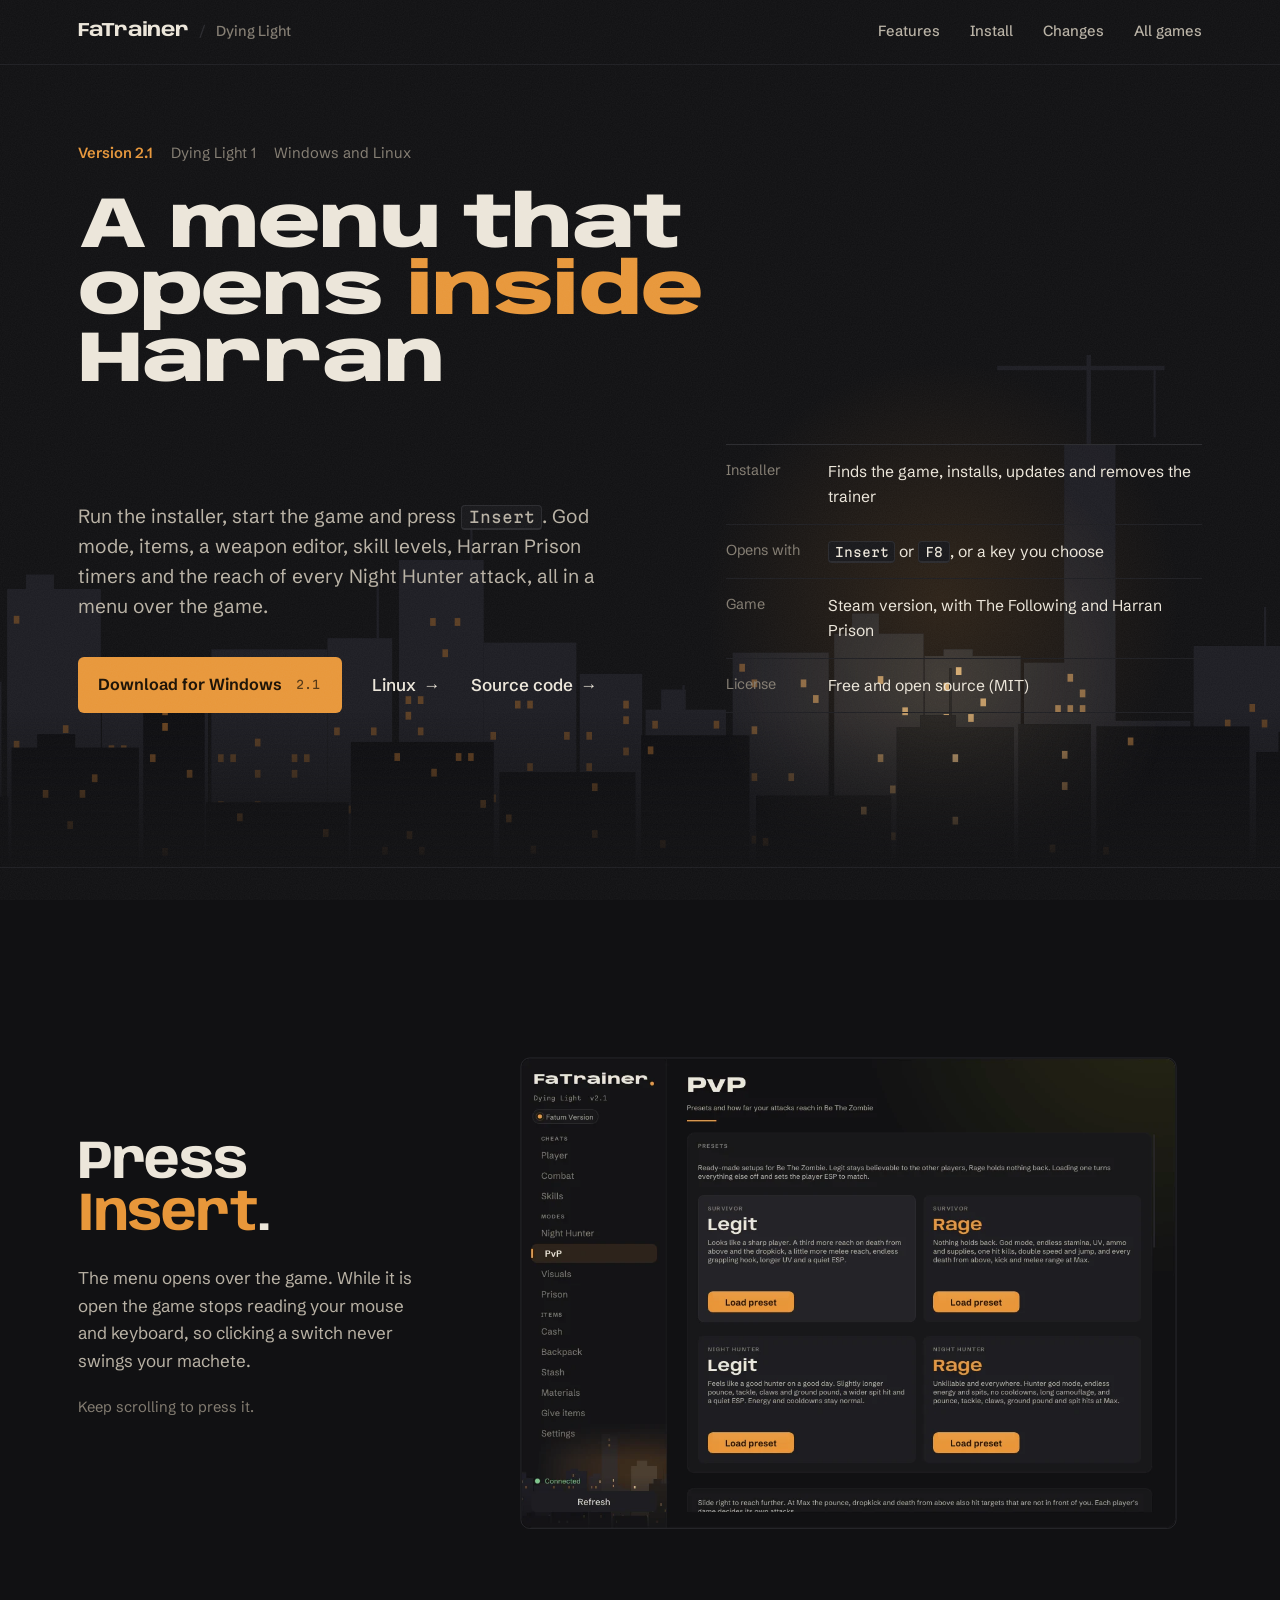
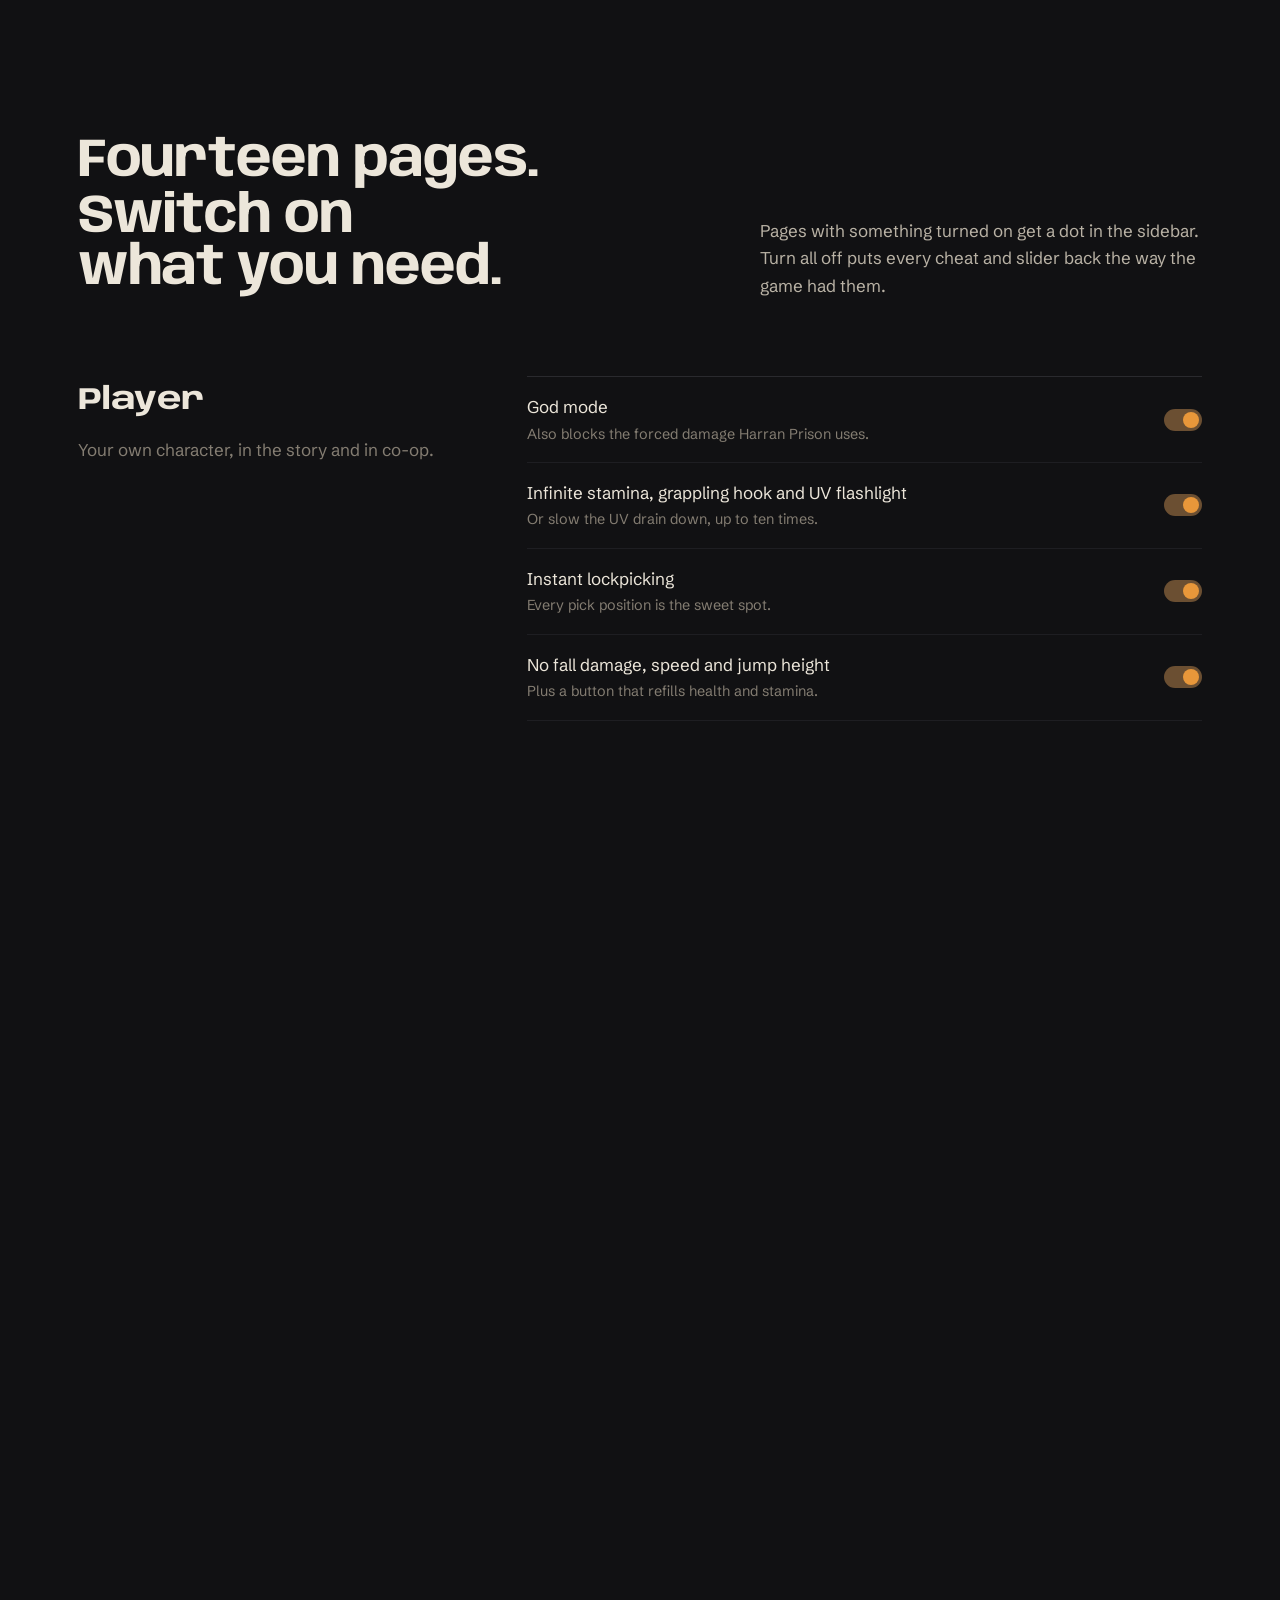
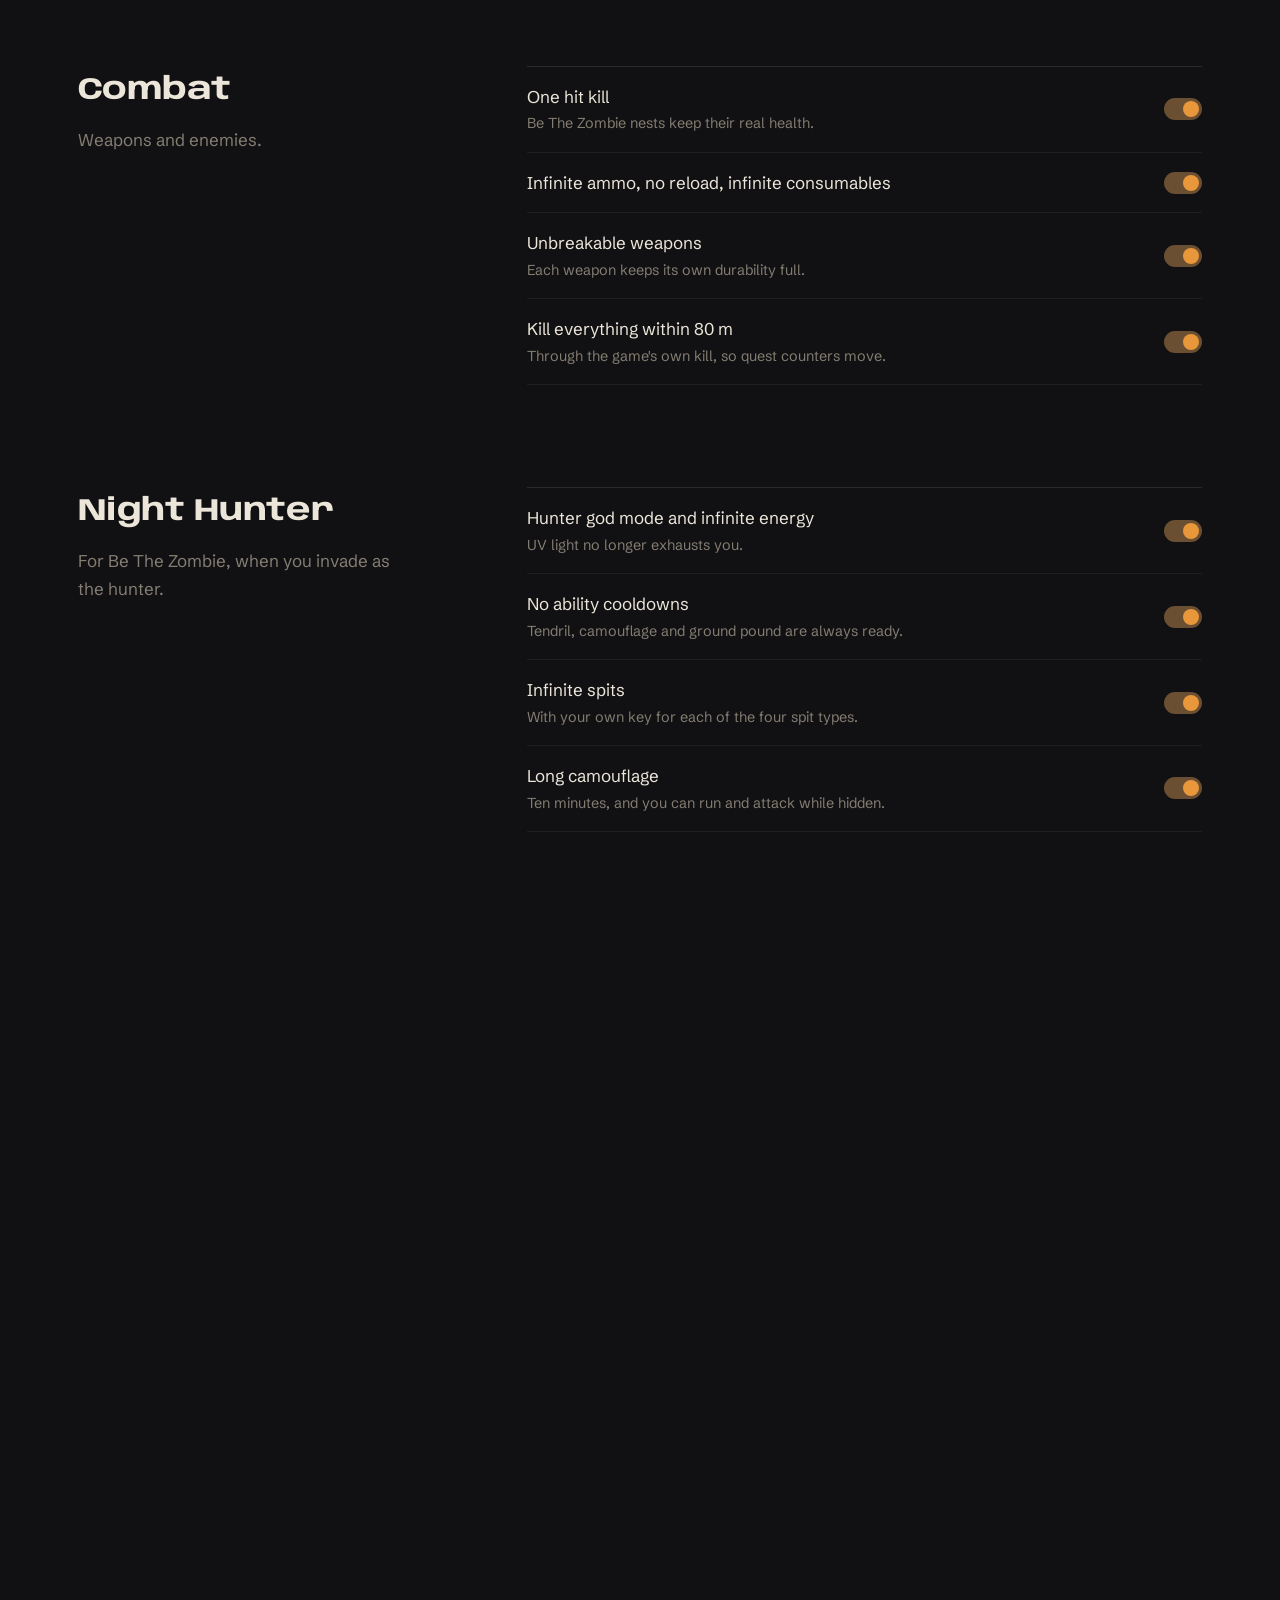
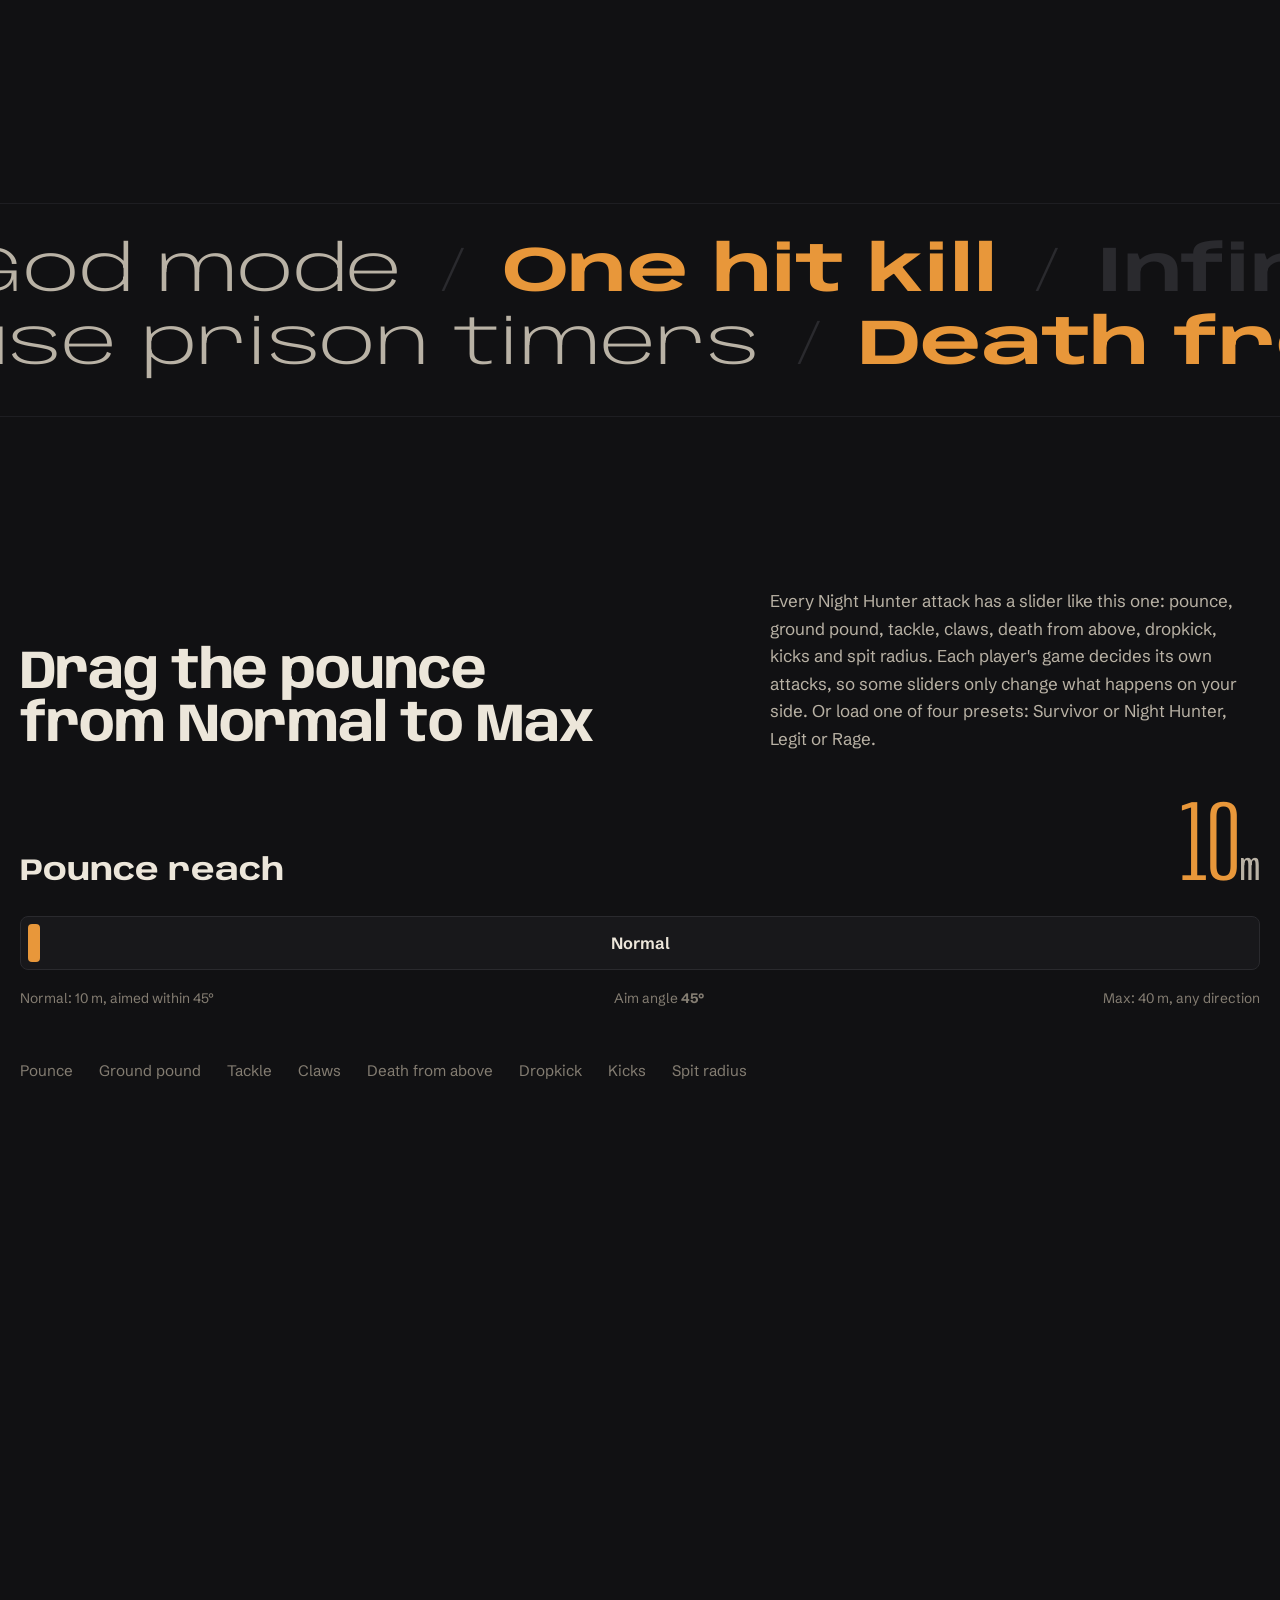
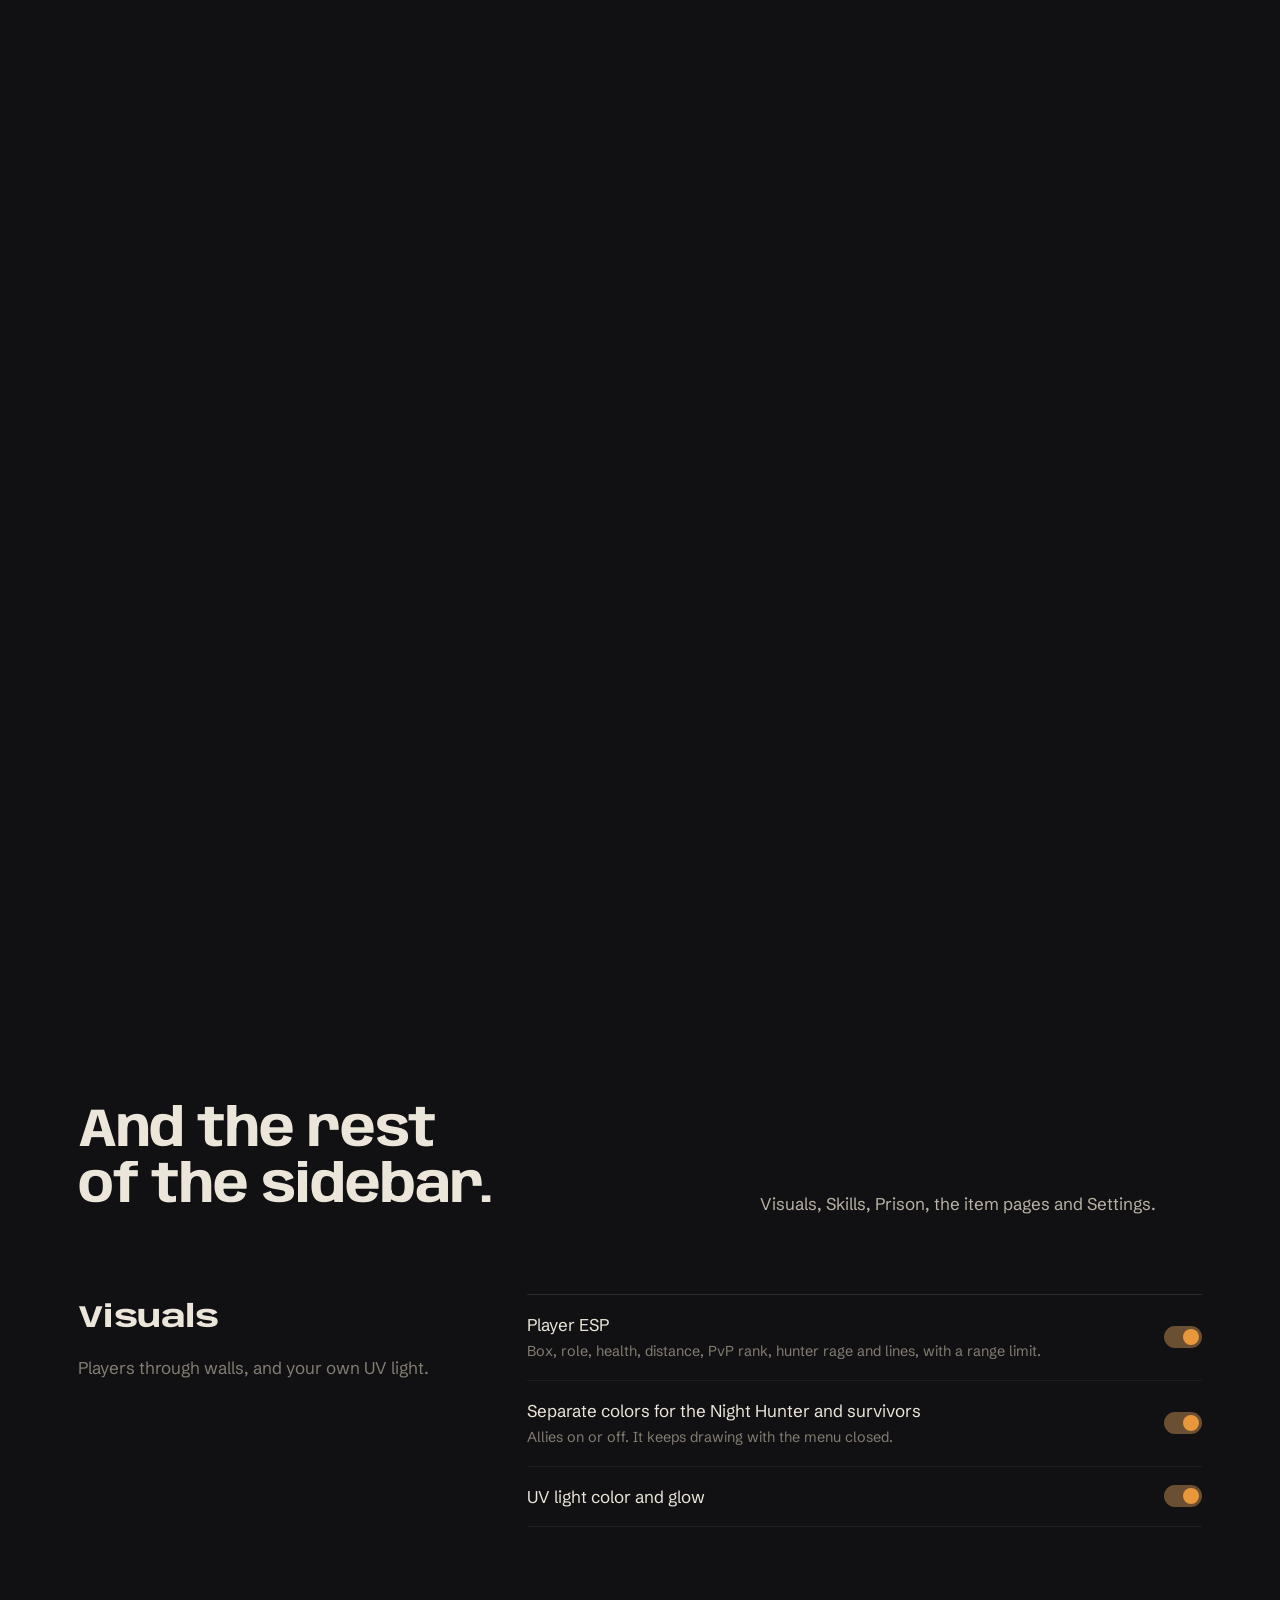
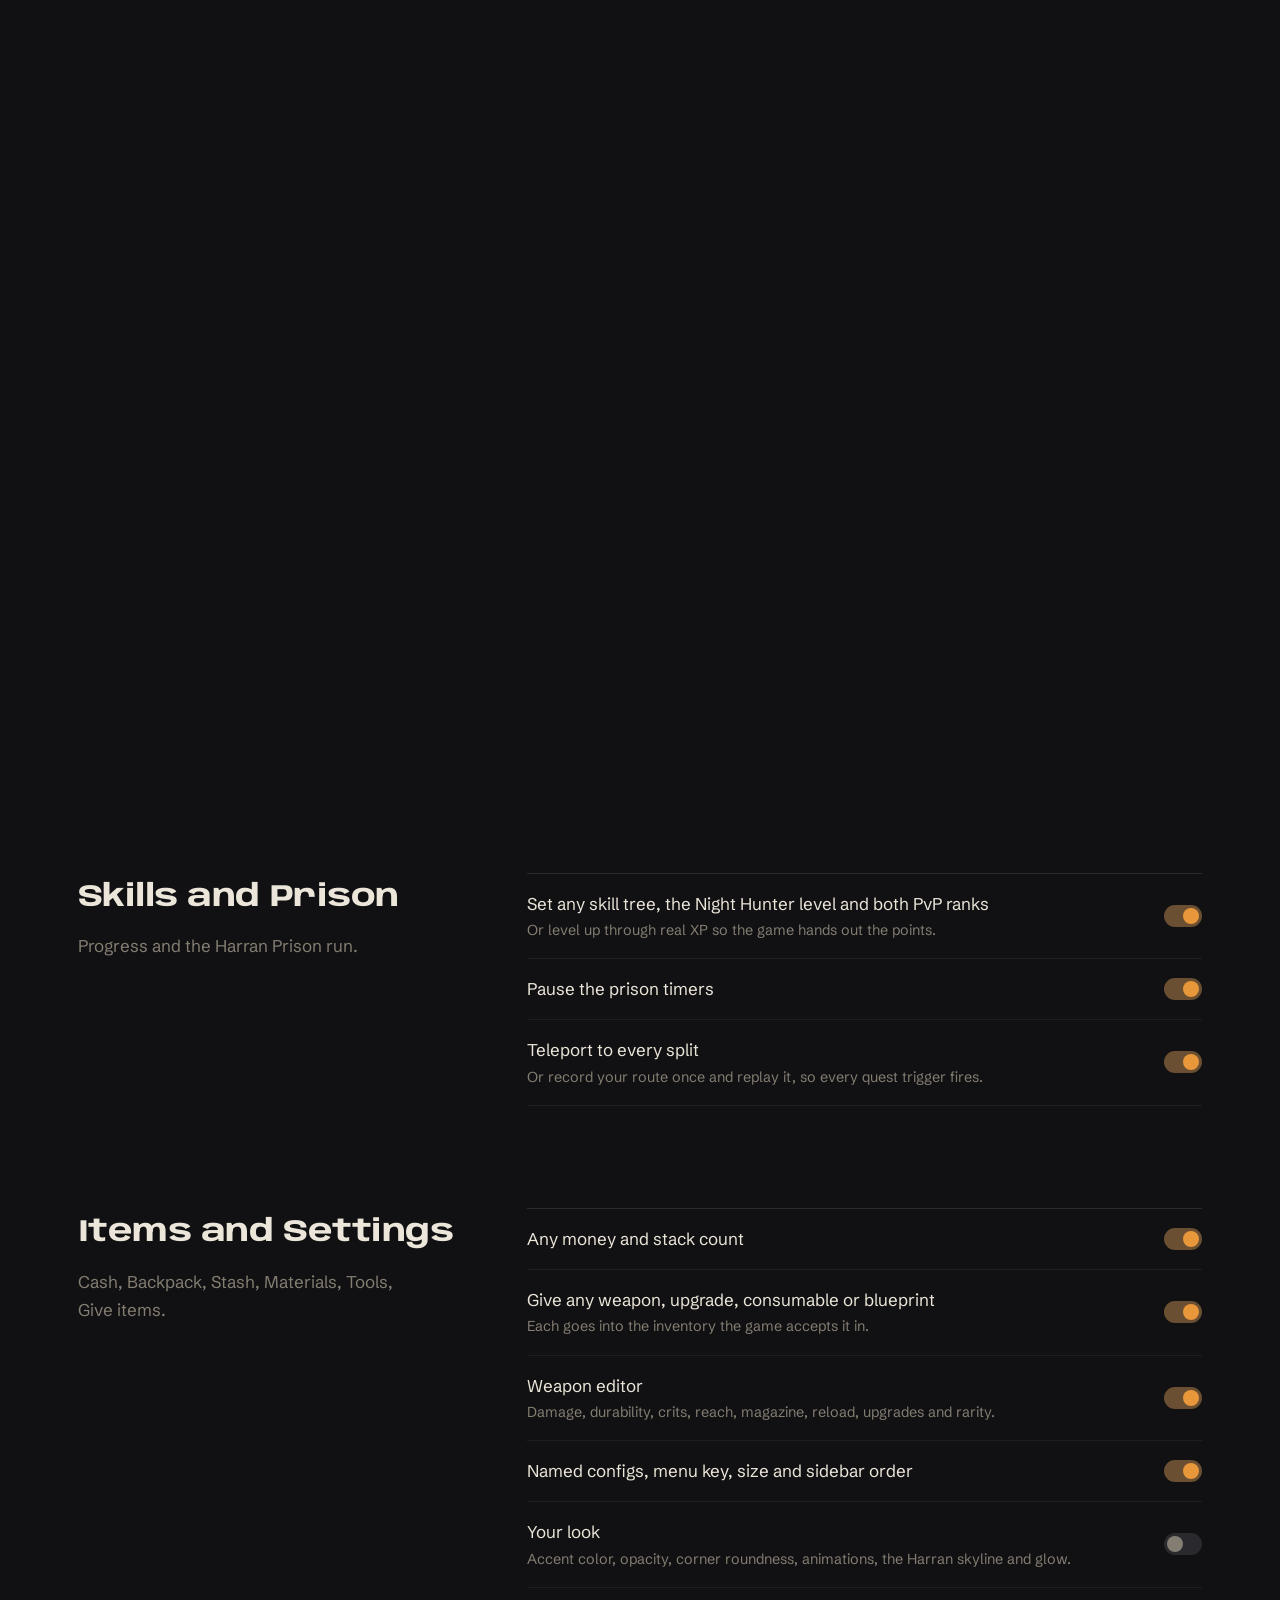
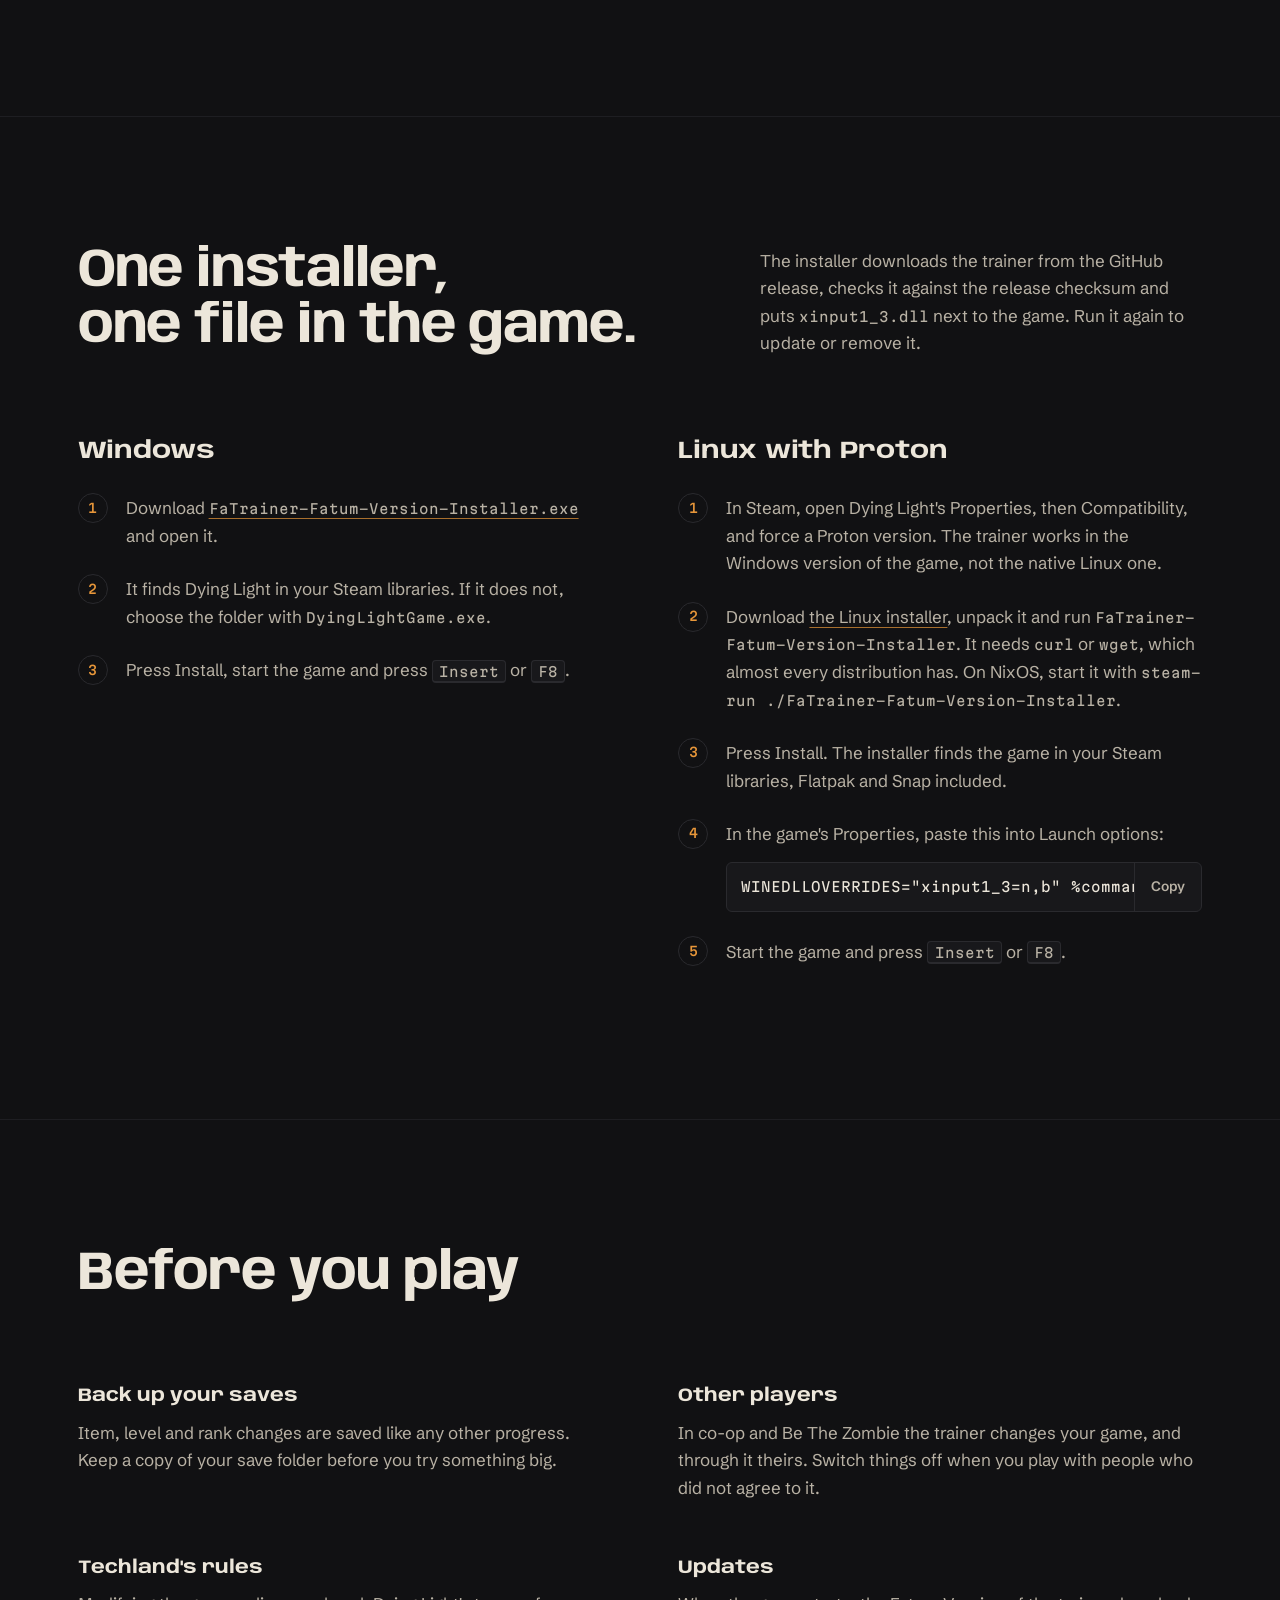
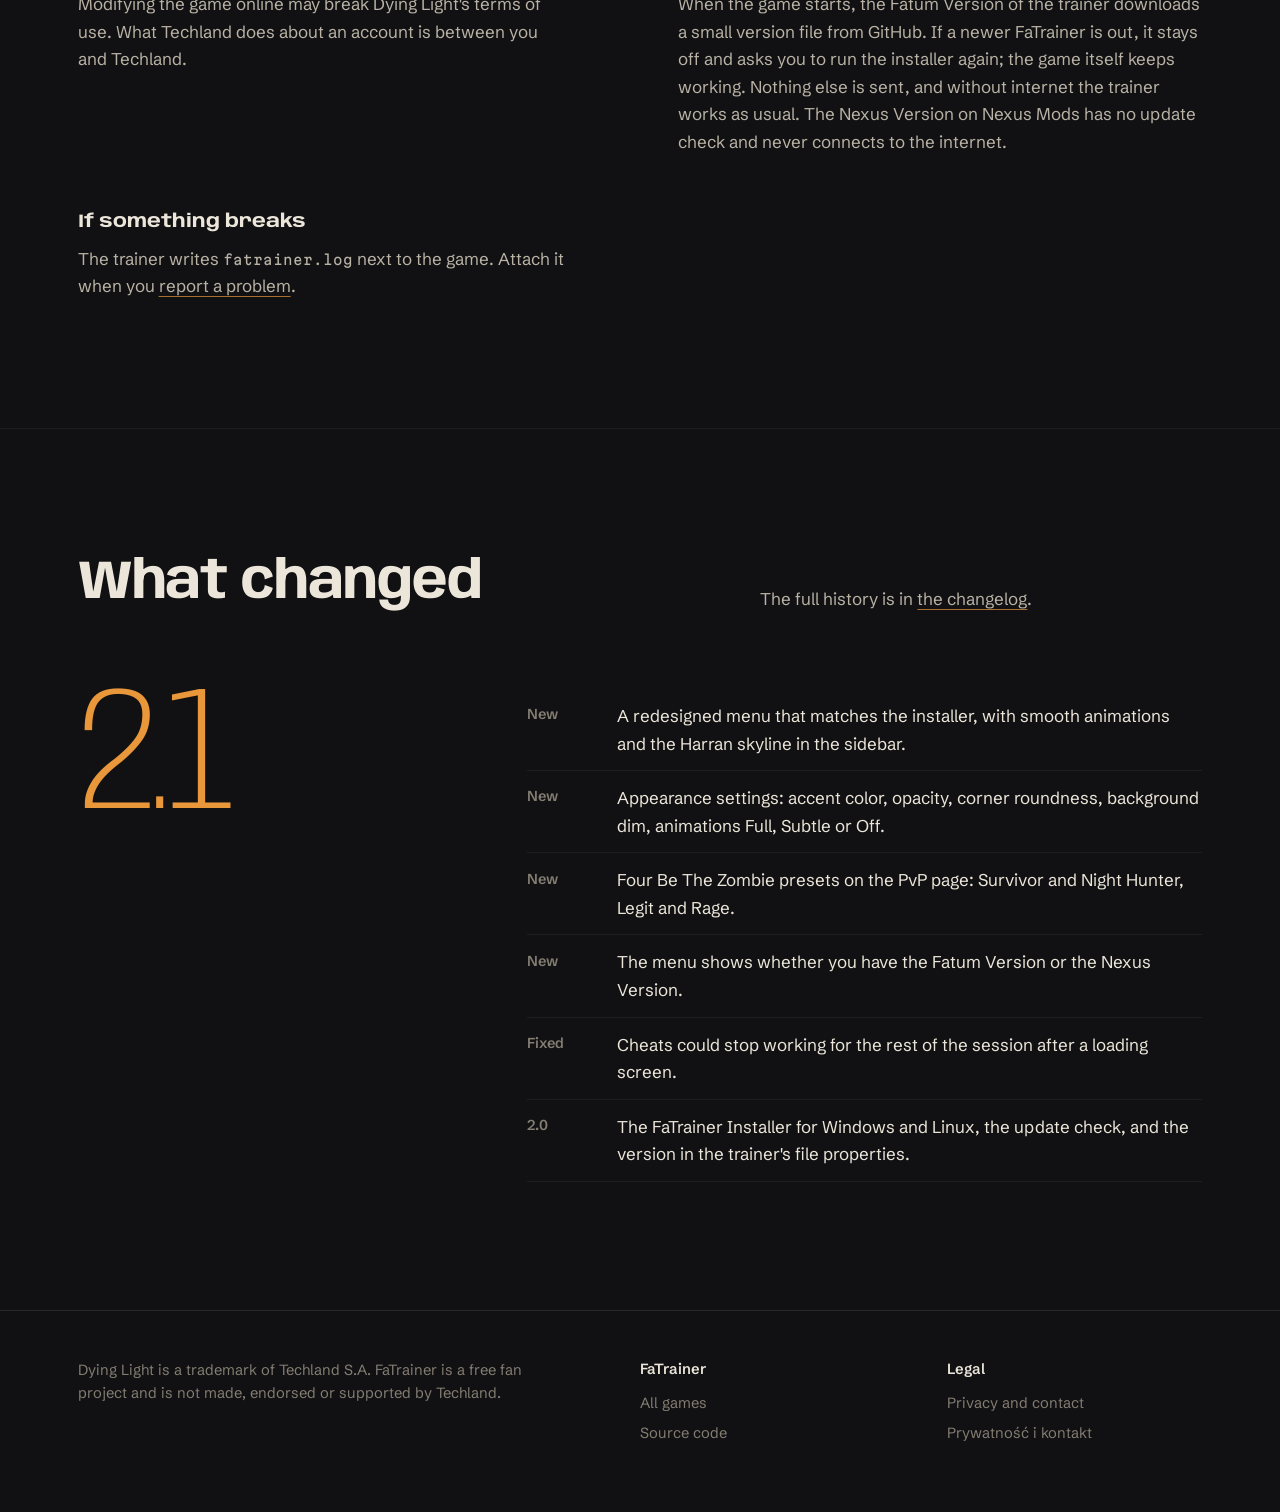
==== site/dying-light/index.html @ 856d5f36 "2.1 website: new menu screenshots, presets and appearance options, changes section; taller default m" ====
<!doctype html>
<html lang="en" data-game="dying-light">
<head>
<meta charset="utf-8">
<meta name="viewport" content="width=device-width, initial-scale=1">
<title>FaTrainer for Dying Light</title>
<meta name="description" content="An in-game trainer for Dying Light 1 on Windows and Linux (Proton). An installer sets it up, Insert opens the menu.">
<meta name="theme-color" content="#111113">
<link rel="icon" href="../assets/icon.svg" type="image/svg+xml">
<link rel="preload" href="../assets/fonts/anybody-latin-standard-normal.woff2" as="font" type="font/woff2" crossorigin>
<link rel="preload" href="../assets/fonts/schibsted-grotesk-latin-wght-normal.woff2" as="font" type="font/woff2" crossorigin>
<link rel="stylesheet" href="../assets/style.css?v=12">
<script src="../assets/site.js?v=12" defer></script>
</head>
<body>
<a class="skip" href="#main">Skip to content</a>

<header class="bar">
  <div class="wrap">
    <a class="brand" href="../">FaTrainer <small>Dying Light</small></a>
    <nav aria-label="Main">
      <a href="#features">Features</a>
      <a href="#install">Install</a>
      <a class="optional" href="#changes">Changes</a>
      <a href="../">All games</a>
    </nav>
  </div>
  <span class="progress" aria-hidden="true"></span>
</header>

<main id="main">
  <section class="hero hero-city">
    <div class="city" data-p="top" aria-hidden="true">
      <div class="city-layer back"><img src="img/harran-back.svg" alt=""><img class="lit" src="img/harran-back-lit.svg" alt=""></div>
      <div class="city-layer front"><img src="img/harran-front.svg" alt=""><img class="lit" src="img/harran-front-lit.svg" alt=""></div>
    </div>
    <div class="wrap">
      <ul class="kicker">
        <li>Version 2.1</li>
        <li>Dying Light 1</li>
        <li>Windows and Linux</li>
      </ul>
      <h1 class="title stretch" data-p="top">A menu that opens <em>inside</em> Harran</h1>
      <div class="hero-grid">
        <div>
          <p class="lead">Run the installer, start the game and press <kbd>Insert</kbd>. God mode, items, a weapon editor, skill levels, Harran Prison timers and the reach of every Night Hunter attack, all in a menu over the game.</p>
          <div class="actions">
            <a class="button" href="https://github.com/ifatum/DyingLightFaTrainer/releases/latest/download/FaTrainer-Fatum-Version-Installer.exe">Download for Windows <span>2.1</span></a>
            <a class="link-arrow" href="https://github.com/ifatum/DyingLightFaTrainer/releases/latest/download/FaTrainer-Fatum-Version-Installer-Linux.tar.gz">Linux</a>
            <a class="link-arrow" href="https://github.com/ifatum/DyingLightFaTrainer">Source code</a>
          </div>
        </div>
        <div class="hero-side">
          <dl>
            <dt>Installer</dt><dd>Finds the game, installs, updates and removes the trainer</dd>
            <dt>Opens with</dt><dd><kbd>Insert</kbd> or <kbd>F8</kbd>, or a key you choose</dd>
            <dt>Game</dt><dd>Steam version, with The Following and Harran Prison</dd>
            <dt>License</dt><dd>Free and open source (MIT)</dd>
          </dl>
        </div>
      </div>
    </div>
  </section>

  <section class="press" data-pin aria-labelledby="press-title">
    <div class="press-stage wrap">
      <div class="press-copy">
        <h2 id="press-title">Press <em>Insert</em>.</h2>
        <p>The menu opens over the game. While it is open the game stops reading your mouse and keyboard, so clicking a switch never swings your machete.</p>
        <p class="hint">Keep scrolling to press it.</p>
      </div>
      <div class="press-visual">
        <div class="keycap" aria-hidden="true">Insert</div>
        <figure class="press-shot"><img src="img/pvp.webp" width="1060" height="760" alt="The FaTrainer menu on its PvP page: four preset cards, Survivor Legit, Survivor Rage, Night Hunter Legit and Night Hunter Rage, each with a Load preset button."></figure>
      </div>
    </div>
  </section>

  <section class="section" id="features" aria-labelledby="features-title">
    <div class="wrap">
      <div class="head">
        <h2 id="features-title" class="rise"><span class="line-mask"><span>Fourteen pages.</span></span><span class="line-mask" style="--i: 1"><span>Switch on what you need.</span></span></h2>
        <p class="fade">Pages with something turned on get a dot in the sidebar. Turn all off puts every cheat and slider back the way the game had them.</p>
      </div>

      <div class="pages">
        <article class="page">
          <div class="fade"><h3>Player</h3><p>Your own character, in the story and in co-op.</p></div>
          <ul class="cheats">
            <li><span>God mode<small>Also blocks the forced damage Harran Prison uses.</small></span><i class="switch" aria-hidden="true"></i></li>
            <li><span>Infinite stamina, grappling hook and UV flashlight<small>Or slow the UV drain down, up to ten times.</small></span><i class="switch" aria-hidden="true"></i></li>
            <li><span>Instant lockpicking<small>Every pick position is the sweet spot.</small></span><i class="switch" aria-hidden="true"></i></li>
            <li><span>No fall damage, speed and jump height<small>Plus a button that refills health and stamina.</small></span><i class="switch" aria-hidden="true"></i></li>
          </ul>
          <figure class="shot" data-wipe>
            <div class="frame"><img src="img/player.webp" width="1060" height="760" loading="lazy" alt="The Player page: health and stamina readouts, a Refill button, and switches for God mode, Infinite stamina, Infinite grappling hook and Infinite UV flashlight."></div>
          </figure>
        </article>

        <article class="page">
          <div class="fade"><h3>Combat</h3><p>Weapons and enemies.</p></div>
          <ul class="cheats">
            <li><span>One hit kill<small>Be The Zombie nests keep their real health.</small></span><i class="switch" aria-hidden="true"></i></li>
            <li><span>Infinite ammo, no reload, infinite consumables</span><i class="switch" aria-hidden="true"></i></li>
            <li><span>Unbreakable weapons<small>Each weapon keeps its own durability full.</small></span><i class="switch" aria-hidden="true"></i></li>
            <li><span>Kill everything within 80 m<small>Through the game's own kill, so quest counters move.</small></span><i class="switch" aria-hidden="true"></i></li>
          </ul>
        </article>

        <article class="page">
          <div class="fade"><h3>Night Hunter</h3><p>For Be The Zombie, when you invade as the hunter.</p></div>
          <ul class="cheats">
            <li><span>Hunter god mode and infinite energy<small>UV light no longer exhausts you.</small></span><i class="switch" aria-hidden="true"></i></li>
            <li><span>No ability cooldowns<small>Tendril, camouflage and ground pound are always ready.</small></span><i class="switch" aria-hidden="true"></i></li>
            <li><span>Infinite spits<small>With your own key for each of the four spit types.</small></span><i class="switch" aria-hidden="true"></i></li>
            <li><span>Long camouflage<small>Ten minutes, and you can run and attack while hidden.</small></span><i class="switch" aria-hidden="true"></i></li>
          </ul>
          <figure class="shot" data-wipe>
            <div class="frame"><img src="img/zombie.webp" width="1060" height="760" loading="lazy" alt="The Night Hunter page with switches for Hunter god mode, Infinite hunter energy, No ability cooldowns, Infinite spits and Long camouflage."></div>
          </figure>
        </article>
      </div>
    </div>
  </section>

  <div class="ticker" aria-hidden="true">
    <div class="row" data-speed="0.6"><span>God mode</span><span>One hit kill</span><span>Infinite spits</span><span>Instant lockpicking</span><span>Player ESP</span><span>No reload</span><span>Long camouflage</span><span>Weapon editor</span><span>Infinite grappling hook</span></div>
    <div class="row" data-speed="-0.45"><span>Pause prison timers</span><span>Death from above</span><span>Give items</span><span>Unbreakable weapons</span><span>UV light color</span><span>No cooldowns</span><span>Skill levels</span><span>Route replay</span><span>Infinite UV</span></div>
  </div>

  <section class="reach" aria-labelledby="reach-title" data-from="10" data-to="40" data-angle-from="45" data-angle-to="180">
    <div class="reach-stage wrap">
      <div class="reach-copy">
        <h2 id="reach-title">Drag the pounce from Normal to Max</h2>
        <p>Every Night Hunter attack has a slider like this one: pounce, ground pound, tackle, claws, death from above, dropkick, kicks and spit radius. Each player's game decides its own attacks, so some sliders only change what happens on your side. Or load one of four presets: Survivor or Night Hunter, Legit or Rage.</p>
      </div>
      <div class="meter">
        <div class="meter-top">
          <span class="meter-name">Pounce reach</span>
          <span class="meter-value" data-meter-value>10<small>m</small></span>
        </div>
        <div class="track" aria-hidden="true"><span class="fill"></span><span class="thumb"></span><span class="label">Normal</span></div>
        <div class="ticks"><span>Normal: 10 m, aimed within 45°</span><span>Aim angle <b data-meter-angle>45°</b></span><span>Max: 40 m, any direction</span></div>
      </div>
      <ul class="reach-list">
        <li>Pounce</li><li>Ground pound</li><li>Tackle</li><li>Claws</li><li>Death from above</li><li>Dropkick</li><li>Kicks</li><li>Spit radius</li>
      </ul>
    </div>
  </section>

  <section class="section" aria-labelledby="more-title">
    <div class="wrap">
      <div class="head">
        <h2 id="more-title" class="rise"><span class="line-mask"><span>And the rest</span></span><span class="line-mask" style="--i: 1"><span>of the sidebar.</span></span></h2>
        <p class="fade">Visuals, Skills, Prison, the item pages and Settings.</p>
      </div>
      <div class="pages">
        <article class="page">
          <div class="fade"><h3>Visuals</h3><p>Players through walls, and your own UV light.</p></div>
          <ul class="cheats">
            <li><span>Player ESP<small>Box, role, health, distance, PvP rank, hunter rage and lines, with a range limit.</small></span><i class="switch" aria-hidden="true"></i></li>
            <li><span>Separate colors for the Night Hunter and survivors<small>Allies on or off. It keeps drawing with the menu closed.</small></span><i class="switch" aria-hidden="true"></i></li>
            <li><span>UV light color and glow</span><i class="switch" aria-hidden="true"></i></li>
          </ul>
          <figure class="shot" data-wipe>
            <div class="frame"><img src="img/visuals.webp" width="1060" height="760" loading="lazy" alt="The Visuals page: Show players with a range of up to 300 m, checkboxes for Box, Role, Health bar, Distance and Show allies, and colors for the Night Hunter and survivors."></div>
          </figure>
        </article>
        <article class="page">
          <div class="fade"><h3>Skills and Prison</h3><p>Progress and the Harran Prison run.</p></div>
          <ul class="cheats">
            <li><span>Set any skill tree, the Night Hunter level and both PvP ranks<small>Or level up through real XP so the game hands out the points.</small></span><i class="switch" aria-hidden="true"></i></li>
            <li><span>Pause the prison timers</span><i class="switch" aria-hidden="true"></i></li>
            <li><span>Teleport to every split<small>Or record your route once and replay it, so every quest trigger fires.</small></span><i class="switch" aria-hidden="true"></i></li>
          </ul>
        </article>
        <article class="page">
          <div class="fade"><h3>Items and Settings</h3><p>Cash, Backpack, Stash, Materials, Tools, Give items.</p></div>
          <ul class="cheats">
            <li><span>Any money and stack count</span><i class="switch" aria-hidden="true"></i></li>
            <li><span>Give any weapon, upgrade, consumable or blueprint<small>Each goes into the inventory the game accepts it in.</small></span><i class="switch" aria-hidden="true"></i></li>
            <li><span>Weapon editor<small>Damage, durability, crits, reach, magazine, reload, upgrades and rarity.</small></span><i class="switch" aria-hidden="true"></i></li>
            <li><span>Named configs, menu key, size and sidebar order</span><i class="switch" aria-hidden="true"></i></li>
            <li><span>Your look<small>Accent color, opacity, corner roundness, animations, the Harran skyline and glow.</small></span><i class="switch" aria-hidden="true"></i></li>
          </ul>
        </article>
      </div>
    </div>
  </section>

  <section class="section" id="install" aria-labelledby="install-title">
    <div class="wrap">
      <div class="head">
        <h2 id="install-title" class="rise"><span class="line-mask"><span>One installer,</span></span><span class="line-mask" style="--i: 1"><span>one file in the game.</span></span></h2>
        <p class="fade">The installer downloads the trainer from the GitHub release, checks it against the release checksum and puts <code>xinput1_3.dll</code> next to the game. Run it again to update or remove it.</p>
      </div>
      <div class="steps">
        <div class="fade">
          <h3>Windows</h3>
          <ol>
            <li><p>Download <a href="https://github.com/ifatum/DyingLightFaTrainer/releases/latest/download/FaTrainer-Fatum-Version-Installer.exe"><code>FaTrainer-Fatum-Version-Installer.exe</code></a> and open it.</p></li>
            <li><p>It finds Dying Light in your Steam libraries. If it does not, choose the folder with <code>DyingLightGame.exe</code>.</p></li>
            <li><p>Press Install, start the game and press <kbd>Insert</kbd> or <kbd>F8</kbd>.</p></li>
          </ol>
        </div>
        <div class="fade" style="--i: 2">
          <h3>Linux with Proton</h3>
          <ol>
            <li><p>In Steam, open Dying Light's Properties, then Compatibility, and force a Proton version. The trainer works in the Windows version of the game, not the native Linux one.</p></li>
            <li><p>Download <a href="https://github.com/ifatum/DyingLightFaTrainer/releases/latest/download/FaTrainer-Fatum-Version-Installer-Linux.tar.gz">the Linux installer</a>, unpack it and run <code>FaTrainer-Fatum-Version-Installer</code>. It needs <code>curl</code> or <code>wget</code>, which almost every distribution has. On NixOS, start it with <code>steam-run ./FaTrainer-Fatum-Version-Installer</code>.</p></li>
            <li><p>Press Install. The installer finds the game in your Steam libraries, Flatpak and Snap included.</p></li>
            <li>
              <p>In the game's Properties, paste this into Launch options:</p>
              <div class="code"><code id="launch">WINEDLLOVERRIDES="xinput1_3=n,b" %command%</code><button type="button" data-copy="launch">Copy</button></div>
            </li>
            <li><p>Start the game and press <kbd>Insert</kbd> or <kbd>F8</kbd>.</p></li>
          </ol>
        </div>
      </div>
    </div>
  </section>

  <section class="section" aria-labelledby="before-title">
    <div class="wrap">
      <div class="head">
        <h2 id="before-title" class="rise"><span class="line-mask"><span>Before you play</span></span></h2>
      </div>
      <div class="notes" data-stagger>
        <div class="fade"><h3>Back up your saves</h3><p>Item, level and rank changes are saved like any other progress. Keep a copy of your save folder before you try something big.</p></div>
        <div class="fade"><h3>Other players</h3><p>In co-op and Be The Zombie the trainer changes your game, and through it theirs. Switch things off when you play with people who did not agree to it.</p></div>
        <div class="fade"><h3>Techland's rules</h3><p>Modifying the game online may break Dying Light's terms of use. What Techland does about an account is between you and Techland.</p></div>
        <div class="fade"><h3>Updates</h3><p>When the game starts, the Fatum Version of the trainer downloads a small version file from GitHub. If a newer FaTrainer is out, it stays off and asks you to run the installer again; the game itself keeps working. Nothing else is sent, and without internet the trainer works as usual. The Nexus Version on Nexus Mods has no update check and never connects to the internet.</p></div>
        <div class="fade"><h3>If something breaks</h3><p>The trainer writes <code>fatrainer.log</code> next to the game. Attach it when you <a href="https://github.com/ifatum/DyingLightFaTrainer/issues">report a problem</a>.</p></div>
      </div>
    </div>
  </section>

  <section class="section" id="changes" aria-labelledby="changes-title">
    <div class="wrap">
      <div class="head">
        <h2 id="changes-title" class="rise"><span class="line-mask"><span>What changed</span></span></h2>
        <p class="fade">The full history is in <a href="https://github.com/ifatum/DyingLightFaTrainer/blob/main/CHANGELOG.md">the changelog</a>.</p>
      </div>
      <div class="release">
        <div class="number stretch" data-p aria-label="Version 2.1">2.1</div>
        <ul data-stagger>
          <li class="fade"><b>New</b><span>A redesigned menu that matches the installer, with smooth animations and the Harran skyline in the sidebar.</span></li>
          <li class="fade"><b>New</b><span>Appearance settings: accent color, opacity, corner roundness, background dim, animations Full, Subtle or Off.</span></li>
          <li class="fade"><b>New</b><span>Four Be The Zombie presets on the PvP page: Survivor and Night Hunter, Legit and Rage.</span></li>
          <li class="fade"><b>New</b><span>The menu shows whether you have the Fatum Version or the Nexus Version.</span></li>
          <li class="fade"><b>Fixed</b><span>Cheats could stop working for the rest of the session after a loading screen.</span></li>
          <li class="fade"><b>2.0</b><span>The FaTrainer Installer for Windows and Linux, the update check, and the version in the trainer's file properties.</span></li>
        </ul>
      </div>
    </div>
  </section>
</main>

<footer class="foot">
  <div class="wrap">
    <div>
      <p>Dying Light is a trademark of Techland S.A. FaTrainer is a free fan project and is not made, endorsed or supported by Techland.</p>
    </div>
    <div>
      <h2>FaTrainer</h2>
      <ul>
        <li><a href="../">All games</a></li>
        <li><a href="https://github.com/ifatum/DyingLightFaTrainer">Source code</a></li>
      </ul>
    </div>
    <div>
      <h2>Legal</h2>
      <ul>
        <li><a href="../legal.html">Privacy and contact</a></li>
        <li><a href="../prawne.html" hreflang="pl" lang="pl">Prywatność i kontakt</a></li>
      </ul>
    </div>
  </div>
</footer>
</body>
</html>
---- site/assets/style.css ----
@font-face { font-family: "Anybody"; font-weight: 100 900; font-stretch: 50% 150%; font-display: swap; src: url(fonts/anybody-latin-standard-normal.woff2) format("woff2"); unicode-range: U+0000-00FF, U+2000-206F, U+20AC, U+2190-21FF; }
@font-face { font-family: "Anybody"; font-weight: 100 900; font-stretch: 50% 150%; font-display: swap; src: url(fonts/anybody-latin-ext-standard-normal.woff2) format("woff2"); unicode-range: U+0100-024F, U+1E00-1EFF; }
@font-face { font-family: "Schibsted"; font-weight: 400 900; font-display: swap; src: url(fonts/schibsted-grotesk-latin-wght-normal.woff2) format("woff2"); unicode-range: U+0000-00FF, U+2000-206F, U+20AC, U+2190-21FF; }
@font-face { font-family: "Schibsted"; font-weight: 400 900; font-display: swap; src: url(fonts/schibsted-grotesk-latin-ext-wght-normal.woff2) format("woff2"); unicode-range: U+0100-024F, U+1E00-1EFF; }
@font-face { font-family: "Martian"; font-weight: 100 800; font-display: swap; src: url(fonts/martian-mono-latin-wght-normal.woff2) format("woff2"); unicode-range: U+0000-00FF, U+2000-206F, U+20AC; }
@font-face { font-family: "Martian"; font-weight: 100 800; font-display: swap; src: url(fonts/martian-mono-latin-ext-wght-normal.woff2) format("woff2"); unicode-range: U+0100-024F, U+1E00-1EFF; }

:root {
  --ground: #121110;
  --raised: #1a1917;
  --line: #2c2a27;
  --line-soft: #211f1d;
  --text: #ece6da;
  --soft: #b9b2a5;
  --muted: #847d72;
  --accent: #d9d2c3;
  --accent-ink: #121110;
  --display: "Anybody", "Arial Narrow", sans-serif;
  --text-face: "Schibsted", "Helvetica Neue", Arial, sans-serif;
  --mono: "Martian", ui-monospace, monospace;
  --out: cubic-bezier(0.16, 1, 0.3, 1);
  --gutter: clamp(18px, 4.5vw, 64px);
  color-scheme: dark;
}
[data-game="dying-light"] { --accent: #e8973a; --accent-ink: #1b1105; --ground: #111113; --raised: #18181b; --line: #2a2a2e; --line-soft: #1e1e22; }

*, *::before, *::after { box-sizing: border-box; }
html { -webkit-text-size-adjust: 100%; scroll-padding-top: 96px; }
body {
  margin: 0;
  background: var(--ground);
  color: var(--text);
  font: 400 1.0625rem/1.62 var(--text-face);
  -webkit-font-smoothing: antialiased;
  text-rendering: optimizeLegibility;
  overflow-x: clip;
}
body::after {
  content: "";
  position: fixed;
  inset: 0;
  pointer-events: none;
  z-index: 20;
  opacity: 0.07;
  background-image: url("data:image/svg+xml,%3Csvg xmlns='http://www.w3.org/2000/svg' width='180' height='180'%3E%3Cfilter id='n'%3E%3CfeTurbulence type='fractalNoise' baseFrequency='0.85' numOctaves='3' stitchTiles='stitch'/%3E%3CfeColorMatrix values='0 0 0 0 1 0 0 0 0 1 0 0 0 0 1 0 0 0 0.6 0'/%3E%3C/filter%3E%3Crect width='180' height='180' filter='url(%23n)'/%3E%3C/svg%3E");
}
img { display: block; max-width: 100%; height: auto; }
a { color: inherit; text-decoration-color: color-mix(in srgb, var(--accent) 70%, transparent); text-decoration-thickness: 1px; text-underline-offset: 0.22em; transition: color 200ms var(--out); }
a:hover { color: var(--accent); }
:focus-visible { outline: 2px solid var(--accent); outline-offset: 3px; border-radius: 2px; }
::selection { background: var(--accent); color: var(--accent-ink); }
code, kbd { font-family: var(--mono); font-size: 0.8em; font-weight: 400; }
kbd { padding: 0.12em 0.45em; border: 1px solid var(--line); border-bottom-width: 2px; border-radius: 4px; background: var(--raised); white-space: nowrap; }
p { margin: 0 0 1em; max-width: 62ch; text-wrap: pretty; }
h1, h2, h3 { font-family: var(--display); margin: 0; text-wrap: balance; font-weight: 700; }

.skip { position: absolute; left: -999px; top: 8px; z-index: 30; padding: 8px 12px; background: var(--accent); color: var(--accent-ink); font-weight: 600; }
.skip:focus { left: 8px; }

.wrap { width: 100%; max-width: 1240px; margin: 0 auto; padding: 0 var(--gutter); }

.bar { position: sticky; top: 0; z-index: 10; background: var(--ground); border-bottom: 1px solid var(--line-soft); }
.bar .wrap { display: flex; align-items: center; gap: 24px; height: 64px; }
.brand { display: inline-flex; align-items: baseline; gap: 10px; text-decoration: none; font: 700 1.2rem/1 var(--display); font-stretch: 112%; letter-spacing: -0.01em; }
.brand:hover { color: var(--text); }
.brand small { font: 500 0.9rem/1 var(--text-face); color: var(--muted); letter-spacing: 0; }
.brand small::before { content: "/"; margin-right: 10px; color: var(--line); }
.bar nav { margin-left: auto; display: flex; gap: clamp(14px, 2.4vw, 30px); }
.bar nav a { font-size: 0.92rem; font-weight: 500; color: var(--soft); text-decoration: none; }
.bar nav a:hover { color: var(--text); }
.progress { position: absolute; left: 0; right: 0; bottom: -1px; height: 1px; background: var(--accent); transform-origin: left; transform: scaleX(var(--read, 0)); }

.button {
  display: inline-flex;
  align-items: center;
  gap: 14px;
  padding: 15px 22px 15px 20px;
  border-radius: 6px;
  background: var(--accent);
  color: var(--accent-ink);
  font-weight: 650;
  font-size: 1rem;
  text-decoration: none;
  transition: transform 240ms var(--out), filter 240ms var(--out);
}
.button span { font: 400 0.72rem/1 var(--mono); opacity: 0.72; }
.button:hover { color: var(--accent-ink); filter: brightness(1.08); transform: translateY(-1px); }
.button:active { transform: translateY(1px) scale(0.99); }
.link-arrow { font-weight: 550; text-decoration: none; display: inline-flex; gap: 8px; align-items: center; }
.link-arrow::after { content: "\2192"; transition: transform 260ms var(--out); }
.link-arrow:hover::after { transform: translateX(4px); }

.stretch { font-stretch: calc(var(--w-from, 140%) - var(--p, 0) * var(--w-span, 80%)); font-weight: calc(var(--g-from, 800) - var(--p, 0) * var(--g-span, 300)); }

.hero { position: relative; padding: clamp(56px, 10vw, 140px) 0 clamp(64px, 9vw, 120px); }
.hero-grid { display: grid; grid-template-columns: minmax(0, 6fr) minmax(0, 5fr); gap: clamp(32px, 6vw, 96px); align-items: end; margin-top: clamp(28px, 4vw, 48px); }
.hero-grid .lead { margin-top: 0; }
.kicker { display: flex; flex-wrap: wrap; gap: 8px 18px; margin: 0 0 28px; padding: 0; list-style: none; color: var(--muted); font-size: 0.92rem; }
.kicker li:first-child { color: var(--accent); font-weight: 600; }
.title { font-size: clamp(2.5rem, 5.6vw, 4.6rem); line-height: 0.94; max-width: 13ch; letter-spacing: -0.025em; --w-from: 125%; --w-span: 55%; --g-from: 820; --g-span: 260; }
.hub-title { font-size: clamp(2.2rem, 10.4vw, 8.6rem); line-height: 0.85; letter-spacing: -0.035em; --w-from: 150%; --w-span: 95%; --g-from: 860; --g-span: 560; }
.title em { font-style: normal; color: var(--accent); }
.lead { font-size: clamp(1.1rem, 1.5vw, 1.28rem); line-height: 1.55; color: var(--soft); margin-top: 28px; max-width: 46ch; }
.actions { display: flex; flex-wrap: wrap; align-items: center; gap: 18px 30px; margin-top: 36px; }
.hero-side dl { margin: 0; display: grid; grid-template-columns: auto minmax(0, 1fr); gap: 0; border-top: 1px solid var(--line); }
.hero-side dt, .hero-side dd { padding: 14px 0; border-bottom: 1px solid var(--line-soft); margin: 0; }
.hero-side dt { color: var(--muted); padding-right: 28px; font-size: 0.9rem; }
.hero-side dd { color: var(--text); font-size: 0.98rem; }

.shot { margin: 0; position: relative; }
.shot .frame { overflow: hidden; border-radius: 10px; border: 1px solid var(--line); background: var(--raised); clip-path: inset(0 0 calc((1 - var(--reveal, 1)) * 100%) 0 round 10px); }
.shot img { width: 100%; transform: scale(calc(1 + (1 - var(--reveal, 1)) * 0.08)); transform-origin: center top; }
.shot figcaption { margin-top: 14px; color: var(--muted); font-size: 0.9rem; max-width: 52ch; }
.wide-shot { margin-top: clamp(48px, 7vw, 96px); }

.section { padding: clamp(72px, 10vw, 144px) 0; }
.section + .section { border-top: 1px solid var(--line-soft); }
.head { display: grid; grid-template-columns: minmax(0, 7fr) minmax(0, 5fr); gap: 24px clamp(24px, 5vw, 80px); align-items: end; margin-bottom: clamp(40px, 6vw, 80px); }
.head h2 { font-size: clamp(2rem, 4.2vw, 3.4rem); line-height: 0.98; letter-spacing: -0.02em; --w-from: 132%; --w-span: 42%; --g-from: 780; --g-span: 180; }
.head p { color: var(--soft); margin: 0; }

.line-mask { display: block; overflow: hidden; padding-bottom: 0.06em; }
.line-mask > span { display: block; }
html.js .rise .line-mask > span { transform: translateY(105%); transition: transform 900ms var(--out); transition-delay: calc(var(--i, 0) * 90ms); }
html.js .rise.in .line-mask > span { transform: none; }

.pages { display: grid; gap: clamp(56px, 8vw, 104px); }
.page { display: grid; grid-template-columns: minmax(0, 4fr) minmax(0, 7fr); gap: 20px clamp(24px, 5vw, 80px); }
.page h3 { font-size: clamp(1.5rem, 2.4vw, 2rem); letter-spacing: -0.015em; font-stretch: 118%; font-weight: 720; }
.page > div > p { color: var(--muted); margin-top: 10px; }
.page .shot { grid-column: 1 / -1; margin-top: 16px; }

.cheats { list-style: none; margin: 0; padding: 0; border-top: 1px solid var(--line); }
.cheats li { display: grid; grid-template-columns: minmax(0, 1fr) auto; gap: 24px; align-items: center; padding: 16px 0; border-bottom: 1px solid var(--line-soft); }
.cheats li > span { color: var(--text); }
.cheats li > span small { display: block; color: var(--muted); font-size: 0.9rem; margin-top: 2px; }
.switch { position: relative; width: 38px; height: 22px; border-radius: 11px; background: var(--line); flex: none; transition: background-color 420ms var(--out); }
.switch::after { content: ""; position: absolute; top: 3px; left: 3px; width: 16px; height: 16px; border-radius: 50%; background: var(--muted); transition: transform 520ms var(--out), background-color 420ms var(--out); }
.cheats li.on .switch, html:not(.js) .switch { background: color-mix(in srgb, var(--accent) 34%, var(--line)); }
.cheats li.on .switch::after, html:not(.js) .switch::after { transform: translateX(16px); background: var(--accent); }

.reach { height: 240vh; position: relative; }
.reach-stage { position: sticky; top: 64px; min-height: calc(100dvh - 64px); display: grid; align-content: center; gap: clamp(28px, 4vw, 48px); padding: 48px 0; }
.reach-copy { display: grid; grid-template-columns: minmax(0, 7fr) minmax(0, 5fr); gap: 24px clamp(24px, 5vw, 80px); align-items: end; }
.reach-copy h2 { font-size: clamp(2rem, 4.2vw, 3.4rem); line-height: 0.98; letter-spacing: -0.02em; }
.reach-copy p { color: var(--soft); margin: 0; }
.meter { display: grid; gap: 18px; }
.meter-top { display: flex; justify-content: space-between; align-items: baseline; gap: 16px; }
.meter-name { font: 700 clamp(1.3rem, 2.4vw, 1.9rem)/1 var(--display); font-stretch: 116%; }
.meter-value { font: 300 clamp(3rem, 9vw, 7.5rem)/0.85 var(--display); font-variant-numeric: tabular-nums; letter-spacing: -0.04em; font-stretch: calc(70% + var(--p, 0) * 60%); color: var(--accent); }
.meter-value small { font-size: 0.32em; letter-spacing: 0; margin-left: 0.1em; color: var(--soft); font-weight: 400; }
.track { position: relative; height: 54px; border-radius: 8px; background: var(--raised); border: 1px solid var(--line); overflow: hidden; }
.track .fill { position: absolute; inset: 0; transform-origin: left; transform: scaleX(var(--p, 0)); background: color-mix(in srgb, var(--accent) 16%, transparent); }
.track .thumb { position: absolute; top: 7px; bottom: 7px; left: 7px; width: 12px; border-radius: 4px; background: var(--accent); transform: translateX(calc(var(--p, 0) * (var(--track-w, 600px) - 26px))); }
.track .label { position: absolute; inset: 0; display: grid; place-items: center; font-weight: 650; font-size: 1.02rem; }
.ticks { display: flex; justify-content: space-between; color: var(--muted); font-size: 0.86rem; }
.reach-list { display: flex; flex-wrap: wrap; gap: 10px 26px; margin: 0; padding: 0; list-style: none; color: var(--muted); font-size: 0.95rem; }
.reach-list li { transition: color 300ms var(--out); }
.reach-list li.lit { color: var(--text); }

.steps { display: grid; grid-template-columns: minmax(0, 1fr) minmax(0, 1fr); gap: clamp(40px, 6vw, 96px); }
.steps h3 { font-size: 1.5rem; font-stretch: 118%; letter-spacing: -0.01em; margin-bottom: 22px; }
.steps ol { list-style: none; margin: 0; padding: 0; counter-reset: step; }
.steps li { counter-increment: step; position: relative; padding: 0 0 26px 48px; }
.steps li::before { content: counter(step); position: absolute; left: 0; top: -0.1em; width: 30px; height: 30px; border-radius: 50%; border: 1px solid var(--line); display: grid; place-items: center; font: 500 0.8rem/1 var(--mono); color: var(--accent); background: var(--ground); }
.steps li::after { content: ""; position: absolute; left: 15px; top: 34px; bottom: 6px; width: 1px; background: var(--line); transform-origin: top; transform: scaleY(var(--draw, 1)); }
.steps li:last-child::after { display: none; }
.steps li p { margin: 0; color: var(--soft); }
.code { display: flex; align-items: stretch; margin: 14px 0 0; border: 1px solid var(--line); border-radius: 6px; background: var(--raised); overflow: hidden; }
.code code { flex: 1; min-width: 0; padding: 13px 14px; overflow-x: auto; white-space: nowrap; color: var(--text); }
.code button { border: 0; border-left: 1px solid var(--line); background: none; color: var(--soft); font: 600 0.86rem/1 var(--text-face); padding: 0 16px; cursor: pointer; transition: color 200ms var(--out); }
.code button:hover { color: var(--accent); }

.notes { display: grid; grid-template-columns: repeat(2, minmax(0, 1fr)); gap: clamp(28px, 4vw, 56px) clamp(40px, 6vw, 96px); }
.notes h3 { font-size: 1.15rem; font-stretch: 112%; margin-bottom: 8px; font-weight: 700; }
.notes p { color: var(--soft); margin: 0; }

.release { display: grid; grid-template-columns: minmax(0, 4fr) minmax(0, 7fr); gap: 24px clamp(24px, 5vw, 80px); }
.release .number { font: 200 clamp(5rem, 14vw, 11rem)/0.8 var(--display); letter-spacing: -0.05em; color: var(--accent); --w-from: 60%; --w-span: -70%; --g-from: 200; --g-span: -500; }
.release ul { list-style: none; margin: 0; padding: 0; }
.release li { display: grid; grid-template-columns: 4.6rem minmax(0, 1fr); gap: 16px; padding: 13px 0; border-bottom: 1px solid var(--line-soft); }
.release li b { font-weight: 600; color: var(--muted); font-size: 0.9rem; padding-top: 0.08em; }

html.js .fade { opacity: 0; transform: translateY(18px); transition: opacity 800ms var(--out), transform 800ms var(--out); transition-delay: calc(var(--i, 0) * 70ms); }
html.js .fade.in { opacity: 1; transform: none; }

.games { list-style: none; margin: 0; padding: 0; border-top: 1px solid var(--line); }
.game { border-bottom: 1px solid var(--line); }
.game a { display: grid; grid-template-columns: minmax(0, 1fr) auto; gap: 8px 32px; align-items: end; padding: clamp(24px, 4vw, 44px) 0; text-decoration: none; }
.game a:hover { color: var(--text); }
.game h2 { font-size: clamp(2.4rem, 7vw, 5.6rem); line-height: 0.9; letter-spacing: -0.03em; font-stretch: 90%; font-weight: 640; transition: font-stretch 700ms var(--out), font-weight 700ms var(--out), color 400ms var(--out); }
.game a:hover h2, .game a:focus-visible h2 { font-stretch: 130%; font-weight: 820; color: var(--game-accent, var(--accent)); }
.game .meta { display: flex; flex-wrap: wrap; gap: 6px 20px; color: var(--muted); font-size: 0.95rem; text-align: right; justify-content: flex-end; }
.game .meta b { color: var(--game-accent, var(--text)); font-weight: 600; }
.game p { grid-column: 1 / -1; color: var(--soft); margin: 0; }
.soon { padding: clamp(24px, 4vw, 44px) 0; color: var(--muted); border-bottom: 1px solid var(--line-soft); }

.foot { border-top: 1px solid var(--line); padding: 48px 0 64px; color: var(--muted); font-size: 0.92rem; }
.foot .wrap { display: grid; grid-template-columns: minmax(0, 6fr) minmax(0, 3fr) minmax(0, 3fr); gap: 28px clamp(24px, 4vw, 56px); }
.foot p { margin: 0 0 0.7em; max-width: 54ch; }
.foot h2 { font: 600 0.92rem/1.4 var(--text-face); color: var(--text); margin-bottom: 10px; }
.foot ul { list-style: none; margin: 0; padding: 0; line-height: 2; }
.foot a { text-decoration: none; }
.foot a:hover { text-decoration: underline; }

.doc { padding: clamp(48px, 8vw, 104px) 0 clamp(64px, 9vw, 128px); }
.doc .wrap { display: grid; grid-template-columns: minmax(0, 3fr) minmax(0, 8fr); gap: clamp(24px, 5vw, 80px); }
.doc aside { position: sticky; top: 96px; align-self: start; }
.doc aside h2 { font: 600 0.92rem/1.4 var(--text-face); color: var(--muted); }
.doc aside ol { list-style: none; margin: 12px 0 0; padding: 0; }
.doc aside li { border-top: 1px solid var(--line-soft); }
.doc aside a { display: block; padding: 9px 0; text-decoration: none; color: var(--soft); font-size: 0.95rem; }
.doc aside a:hover { color: var(--text); }
.doc article { max-width: 68ch; }
.doc article > h1 { font-size: clamp(2.2rem, 5vw, 3.6rem); line-height: 0.95; letter-spacing: -0.02em; margin: 0 0 18px; font-stretch: 112%; }
.doc .meta { color: var(--muted); font-size: 0.92rem; }
.doc article h2 { font-size: 1.55rem; font-stretch: 114%; margin: 56px 0 14px; padding-top: 24px; border-top: 1px solid var(--line-soft); letter-spacing: -0.01em; }
.doc article h3 { font: 650 1.02rem/1.4 var(--text-face); margin: 26px 0 6px; }
.doc li { margin: 0.4em 0; }
.doc ol, .doc ul { padding-left: 1.3em; }
.doc dl { display: grid; grid-template-columns: auto minmax(0, 1fr); gap: 8px 24px; margin: 0 0 1.2em; }
.doc dt { color: var(--muted); }
.doc dd { margin: 0; }


.hero-city { overflow: clip; padding-top: clamp(40px, 6vw, 88px); padding-bottom: clamp(110px, 12vw, 180px); }
.hero-city > .wrap { position: relative; z-index: 1; }
.city { position: absolute; left: 0; right: 0; bottom: 0; height: clamp(300px, 40vw, 540px); pointer-events: none; --mx: 72%; --my: 60%; }
.city::before { content: ""; position: absolute; inset: -40% 0 0; background: radial-gradient(circle 340px at var(--mx) var(--my), color-mix(in srgb, var(--accent) 13%, transparent), transparent 70%); }
.city::after { content: ""; position: absolute; left: 0; right: 0; bottom: 0; height: 30%; background: linear-gradient(to top, var(--ground), transparent); }
.city-layer { position: absolute; inset: 0; will-change: transform; }
.city-layer img { position: absolute; inset: 0; width: 100%; height: 100%; object-fit: cover; object-position: center bottom; }
.city-layer .lit { -webkit-mask-image: radial-gradient(circle 230px at var(--mx) var(--my), #000 0%, rgba(0, 0, 0, 0.55) 45%, transparent 100%); mask-image: radial-gradient(circle 230px at var(--mx) var(--my), #000 0%, rgba(0, 0, 0, 0.55) 45%, transparent 100%); }
.city-layer.back { transform: translateY(calc(var(--p, 0) * 70px)); opacity: 0.85; }
.city-layer.front { transform: translateY(calc(var(--p, 0) * 160px)); }

.press { height: 260vh; position: relative; border-top: 1px solid var(--line-soft); }
.press-stage { position: sticky; top: 64px; min-height: calc(100dvh - 64px); display: grid; grid-template-columns: minmax(0, 4fr) minmax(0, 8fr); gap: clamp(32px, 5vw, 80px); align-items: center; padding-top: 32px; padding-bottom: 32px; }
.press-copy h2 em { font-style: normal; color: var(--accent); }
.press-copy h2 { font-size: clamp(2rem, 4.2vw, 3.4rem); line-height: 0.98; letter-spacing: -0.02em; }
.press-copy p { color: var(--soft); margin-top: 22px; }
.press-copy .hint { color: var(--muted); font-size: 0.92rem; opacity: calc(1 - var(--open, 0) * 2); }
.press-visual { position: relative; display: grid; place-items: center; min-height: clamp(280px, 44vw, 560px); }
.keycap {
  --down: var(--press, 0);
  position: absolute;
  width: clamp(140px, 15vw, 200px);
  aspect-ratio: 1;
  border-radius: 22%;
  display: block;
  padding: 0.95em 1.05em;
  text-align: left;
  background: linear-gradient(180deg, #2c2c31, #1d1d21 70%);
  border: 1px solid #38383e;
  box-shadow: 0 calc((1 - var(--down)) * 16px + 2px) 0 #0a0a0c, 0 calc((1 - var(--down)) * 26px + 8px) calc(30px - var(--down) * 18px) rgba(0, 0, 0, 0.55), inset 0 1px 0 rgba(255, 255, 255, 0.07);
  transform: translateY(calc(var(--down) * 15px)) scale(calc(1 - var(--open, 0) * 0.35));
  opacity: calc(1 - var(--open, 0) * 3);
  font: 600 clamp(1rem, 1.4vw, 1.25rem)/1 var(--text-face);
  color: var(--text);
}
.keycap::before { content: ""; position: absolute; right: 16%; bottom: 16%; width: 7px; height: 7px; border-radius: 50%; background: color-mix(in srgb, var(--accent) calc(var(--down) * 100%), #3a3a40); box-shadow: 0 0 calc(var(--down) * 14px) var(--accent); }
.keycap::after { content: ""; position: absolute; inset: -18px; border-radius: 30%; border: 1px solid var(--accent); opacity: calc(var(--down) * (1 - var(--open, 0) * 2)); transform: scale(calc(0.9 + var(--down) * 0.15)); }
.press-shot { margin: 0; width: 100%; transform-origin: 50% 50%; transform: translateY(calc((1 - var(--open, 0)) * 40px)) scale(calc(0.6 + var(--open, 0) * 0.4)); opacity: clamp(0, calc(var(--open, 0) * 2.2 - 0.2), 1); }
.press-shot img { width: 100%; border-radius: 10px; border: 1px solid var(--line); }

.ticker { border-top: 1px solid var(--line-soft); border-bottom: 1px solid var(--line-soft); padding: clamp(22px, 3vw, 36px) 0; overflow: hidden; display: grid; gap: 6px; user-select: none; }
.ticker .row { display: flex; width: max-content; will-change: transform; }
.ticker span { font: 700 clamp(2rem, 5vw, 4.2rem)/1.05 var(--display); letter-spacing: -0.02em; padding-right: 0.6em; white-space: nowrap; font-stretch: calc(100% + var(--v, 0) * 45%); color: var(--line); transition: font-stretch 300ms var(--out); }
.ticker span:nth-child(3n + 1) { color: var(--soft); font-weight: 300; }
.ticker span:nth-child(4n + 2) { color: var(--accent); }
.ticker span::after { content: "/"; margin-left: 0.6em; color: var(--line); font-weight: 200; }

.hub-hero { overflow: clip; }
.hub-hero .hero-grid { align-items: center; }
.deck { position: relative; aspect-ratio: 1060 / 760; perspective: 1400px; --tx: 0; --ty: 0; }
.deck img { position: absolute; inset: 0; width: 100%; height: auto; border-radius: 8px; border: 1px solid var(--line); box-shadow: 0 30px 60px -30px rgba(0, 0, 0, 0.8); transform-origin: 50% 120%;
  transform: rotateY(calc(var(--tx) * 10deg)) rotateX(calc(var(--ty) * -8deg)) translateX(calc(var(--k) * (14px + var(--p, 0) * 70px))) translateY(calc(var(--a) * var(--p, 0) * 30px)) rotate(calc(var(--k) * (3deg + var(--p, 0) * 7deg)));
  filter: brightness(calc(0.55 + (var(--k) + 1.5) * 0.15)); transition: filter 400ms var(--out), translate 500ms var(--out), transform 600ms var(--out); }
.deck:hover img { filter: brightness(0.5); }
.deck:hover img:hover { filter: none; translate: 0 -18px; z-index: 1; }
.game a { position: relative; isolation: isolate; overflow: hidden; }
.game a::before { content: ""; position: absolute; inset: 0; z-index: -1; background: var(--skyline) right bottom / auto 100% repeat-x; opacity: 0.16; transform: translateY(35%); transition: opacity 700ms var(--out), transform 900ms var(--out); }
.game a::after { content: ""; position: absolute; inset: 0; z-index: -1; background: radial-gradient(60% 120% at 80% 110%, color-mix(in srgb, var(--game-accent) 22%, transparent), transparent 70%); opacity: 0; transition: opacity 700ms var(--out); }
.game a:hover::before, .game a:focus-visible::before { opacity: 0.4; transform: none; }
.game a:hover::after, .game a:focus-visible::after { opacity: 1; }

@media (prefers-reduced-motion: reduce) {
  *, *::before, *::after { transition: none !important; animation: none !important; }
  html.js .fade, html.js .rise .line-mask > span { opacity: 1; transform: none; }
  .reach { height: auto; }
  .reach-stage { position: static; min-height: 0; }
  .press { height: auto; }
  .press-stage { position: static; }
  .keycap { display: none; }
  .press-shot { transform: none; opacity: 1; }
}

@media (max-width: 880px) {
  .press-stage, .hero-grid, .head, .page, .reach-copy, .steps, .notes, .release, .doc .wrap, .foot .wrap { grid-template-columns: minmax(0, 1fr); }
  .doc aside { display: none; }
  .game a { grid-template-columns: minmax(0, 1fr); }
  .game .meta { justify-content: flex-start; text-align: left; }
  .bar nav a.optional { display: none; }
  .brand small { display: none; }
}
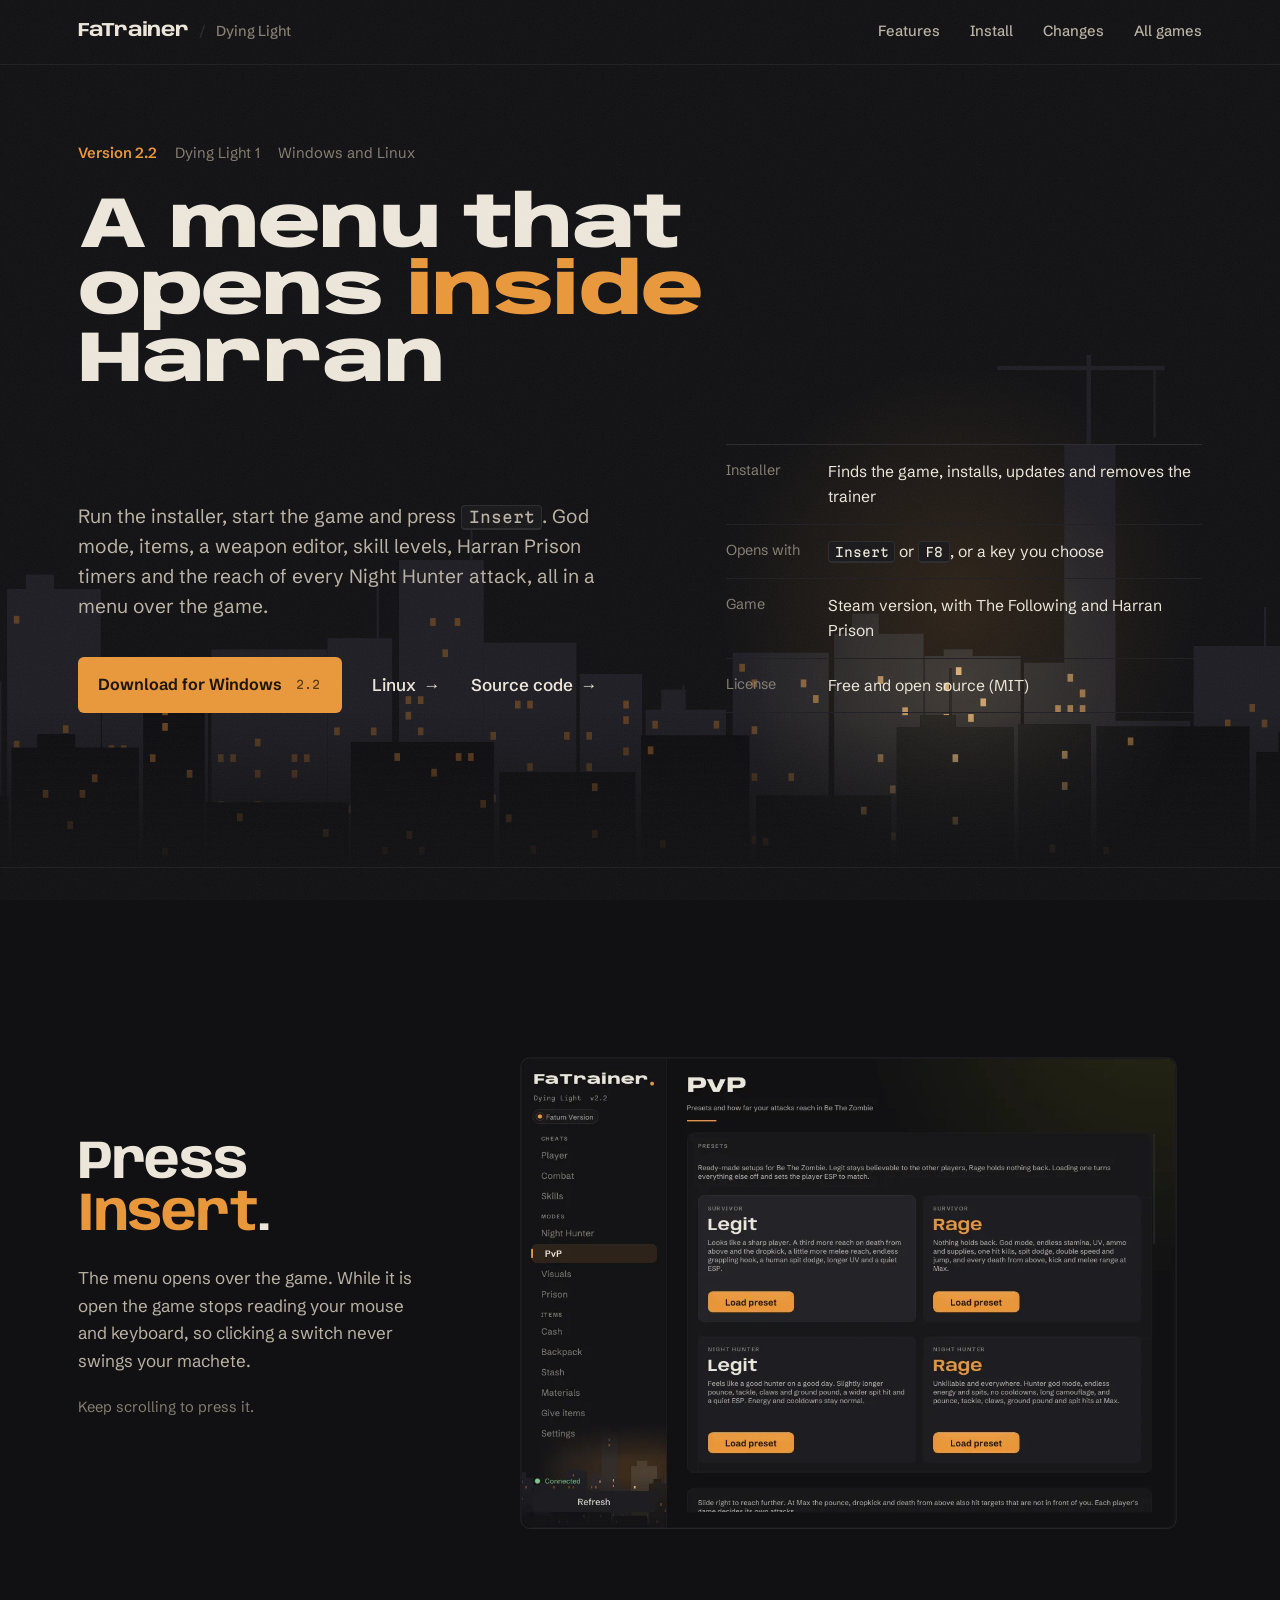
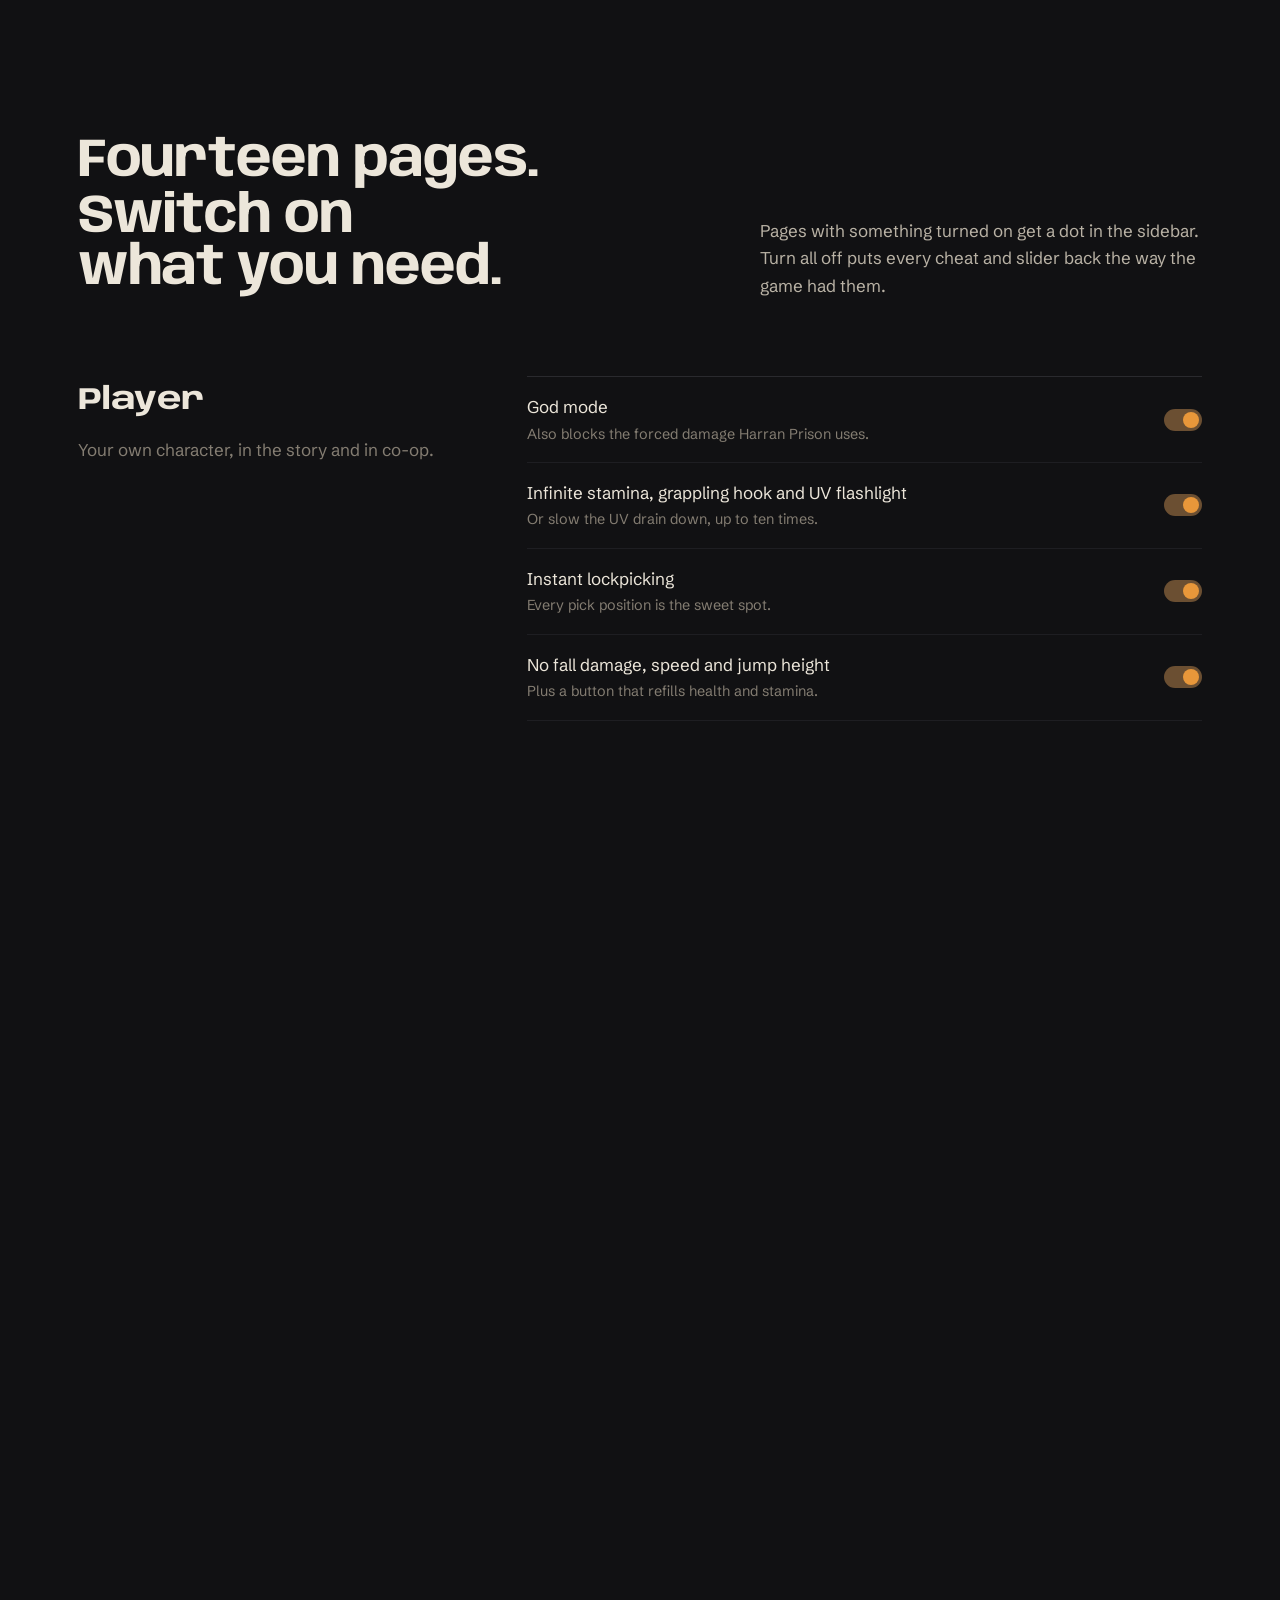
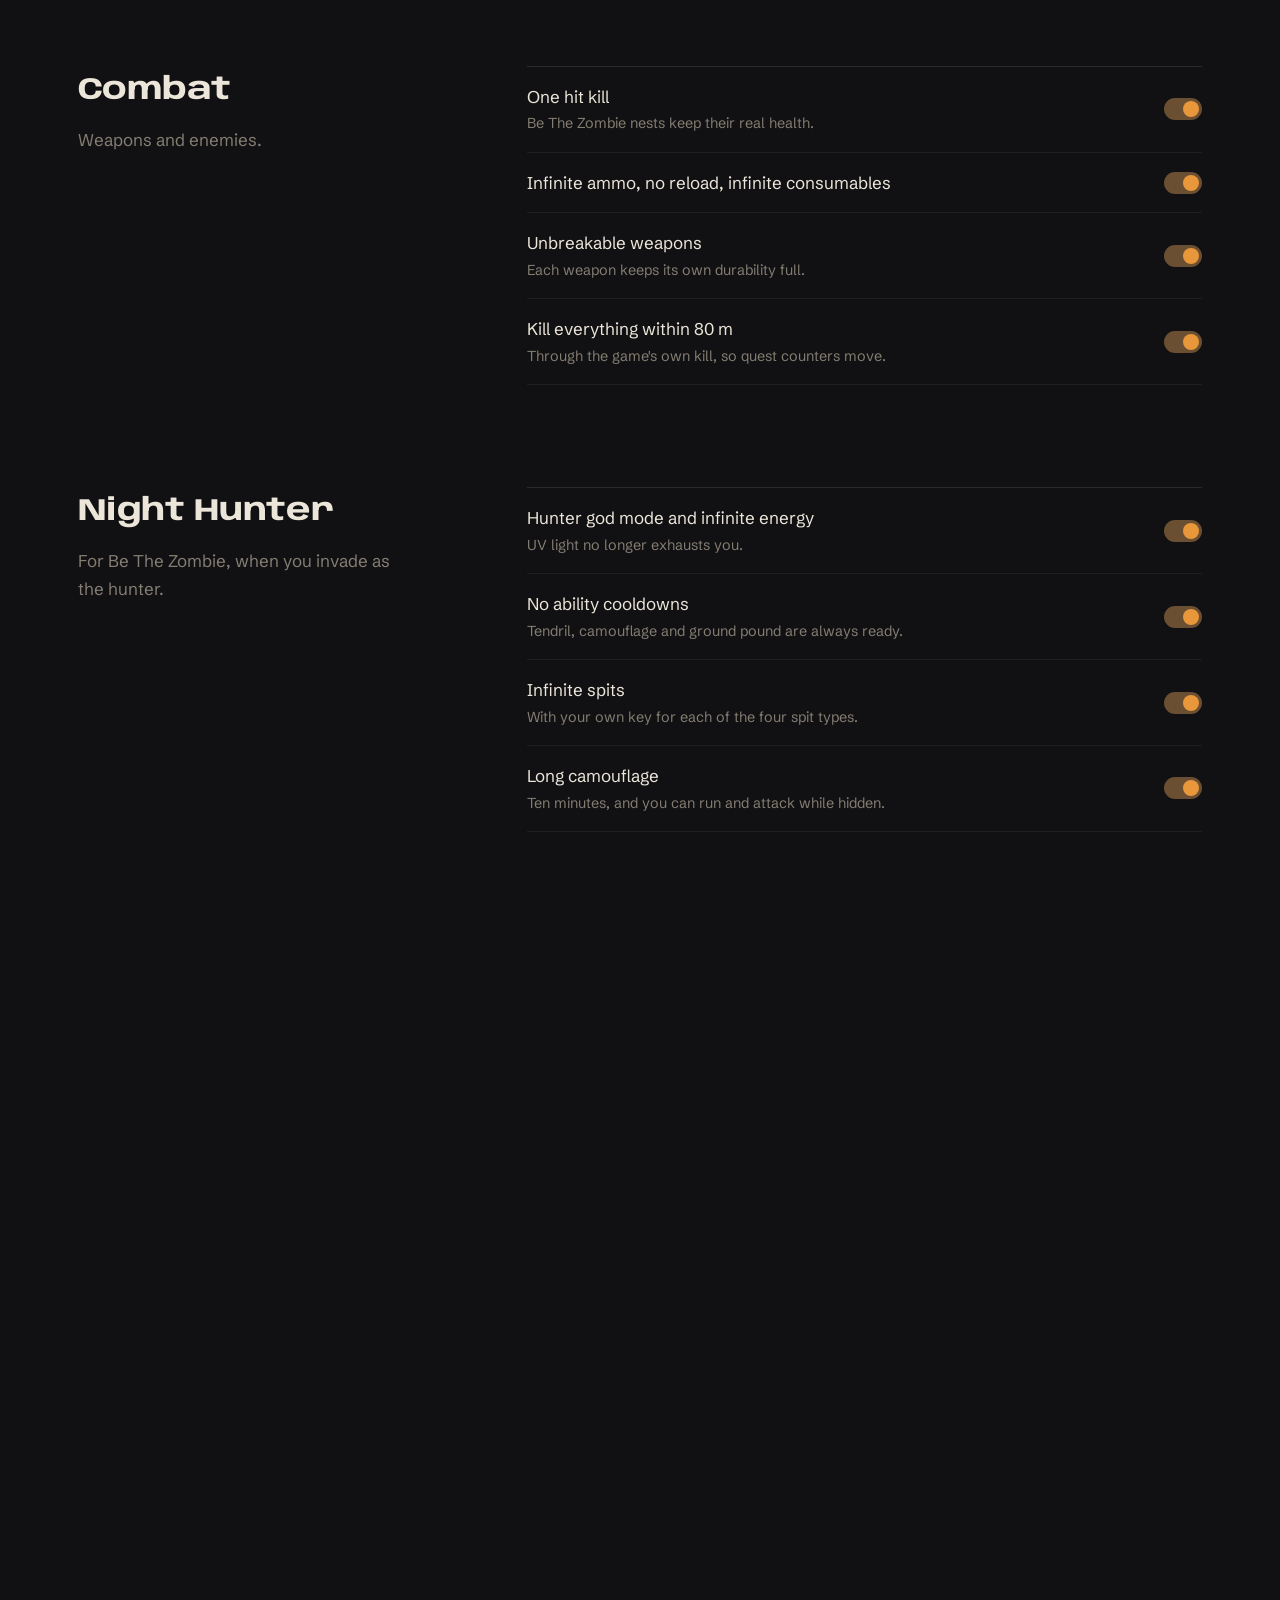
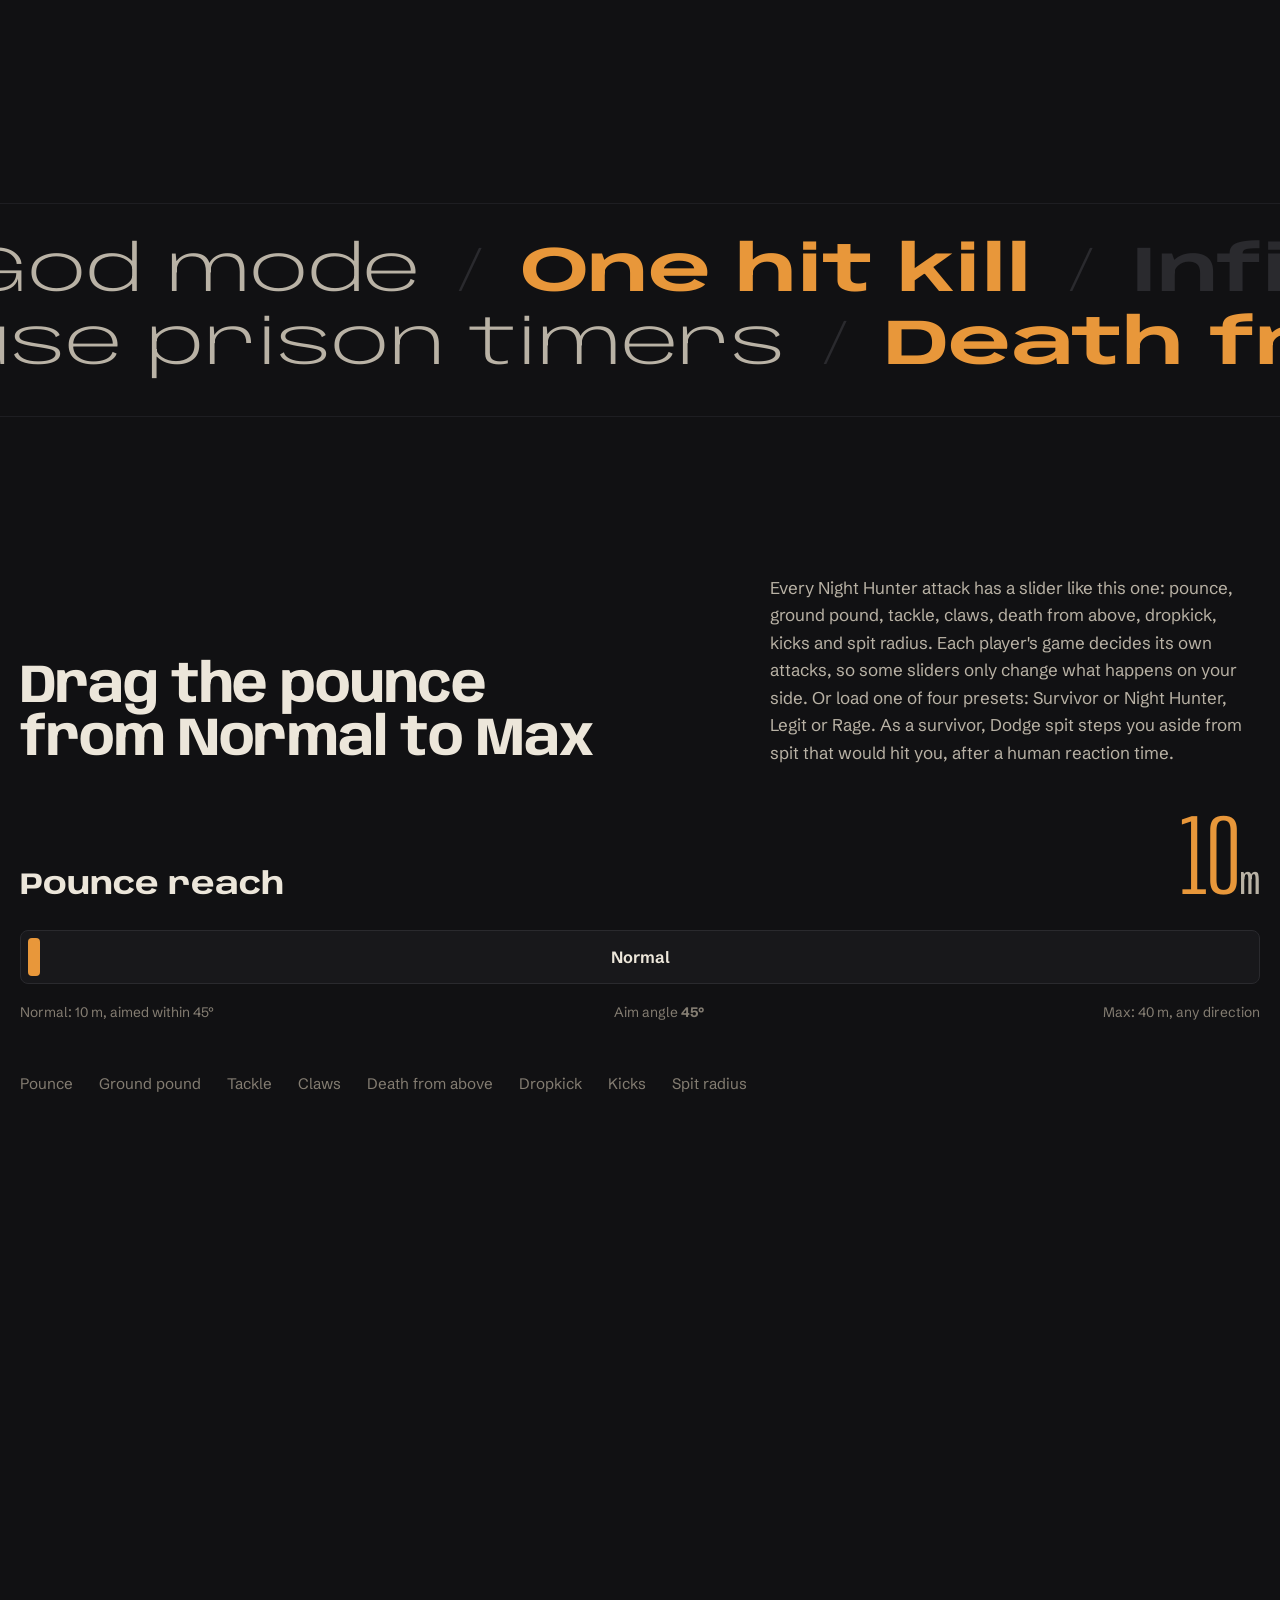
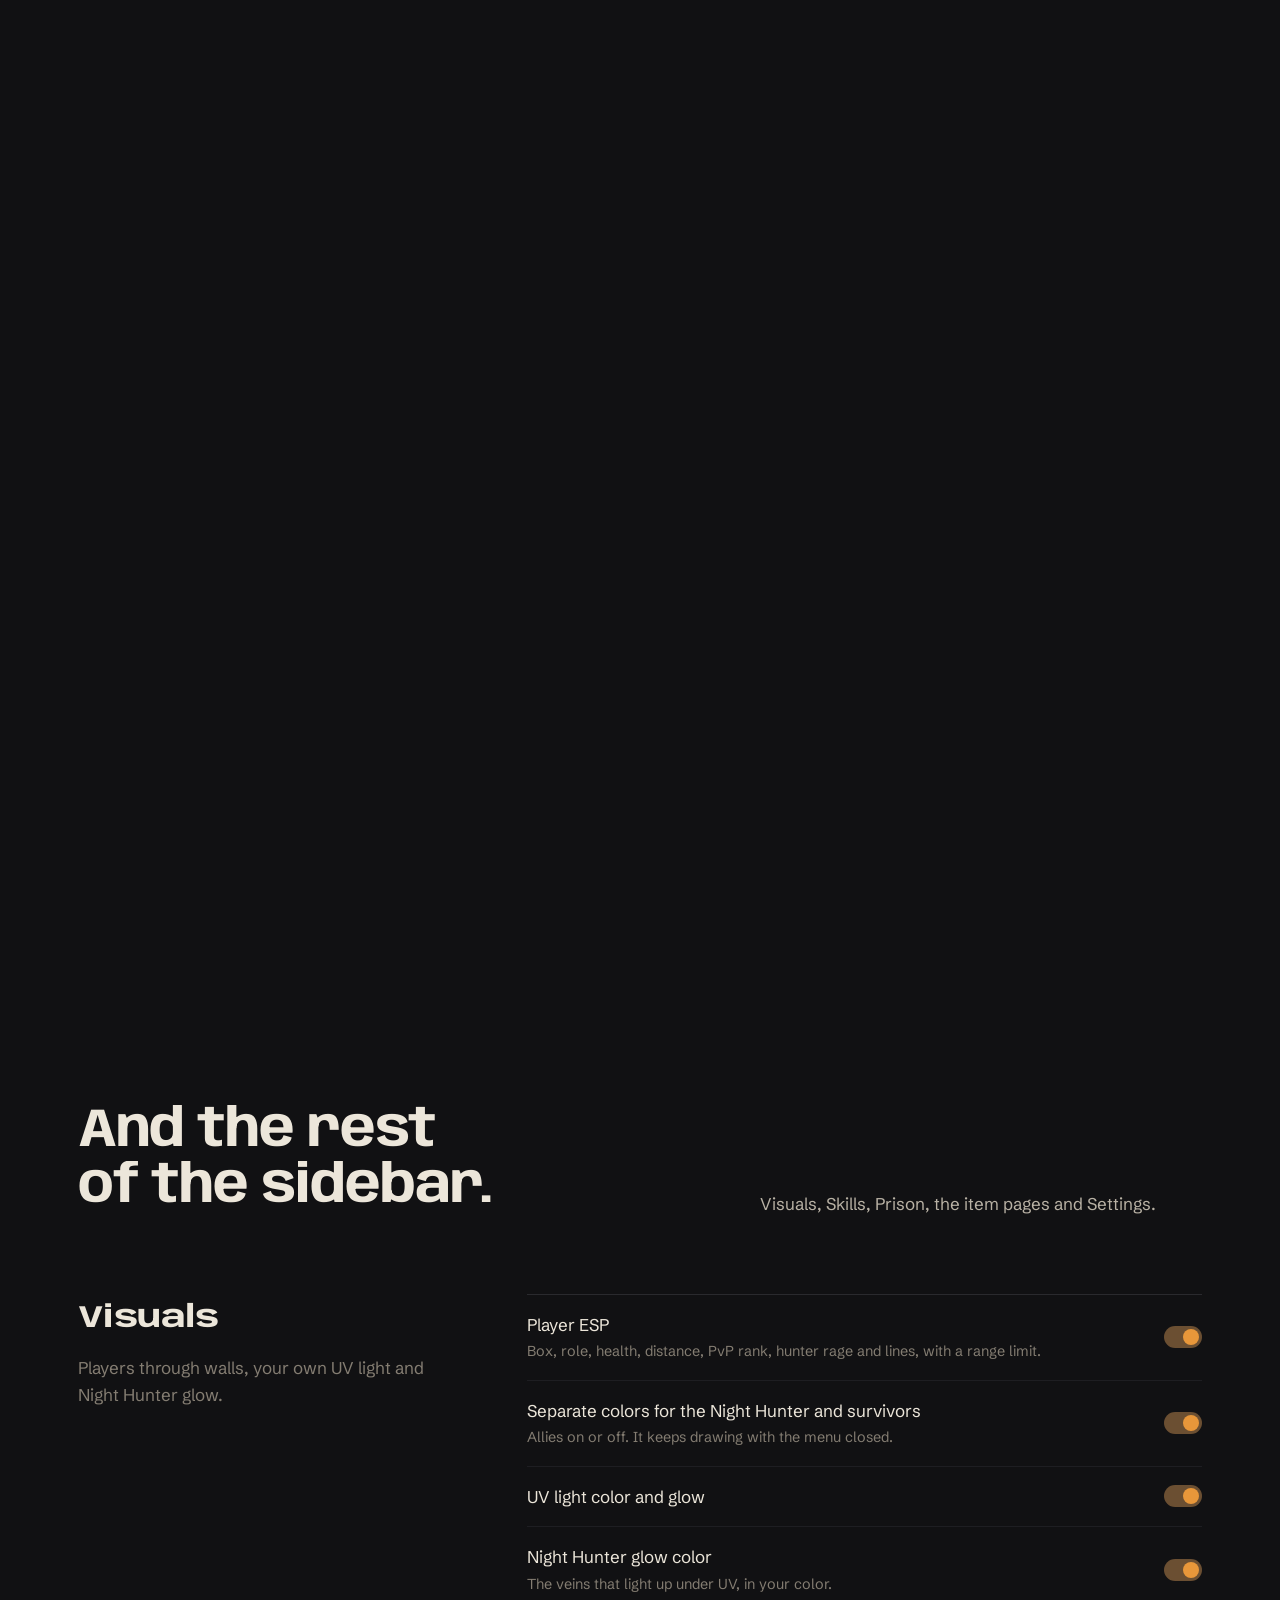
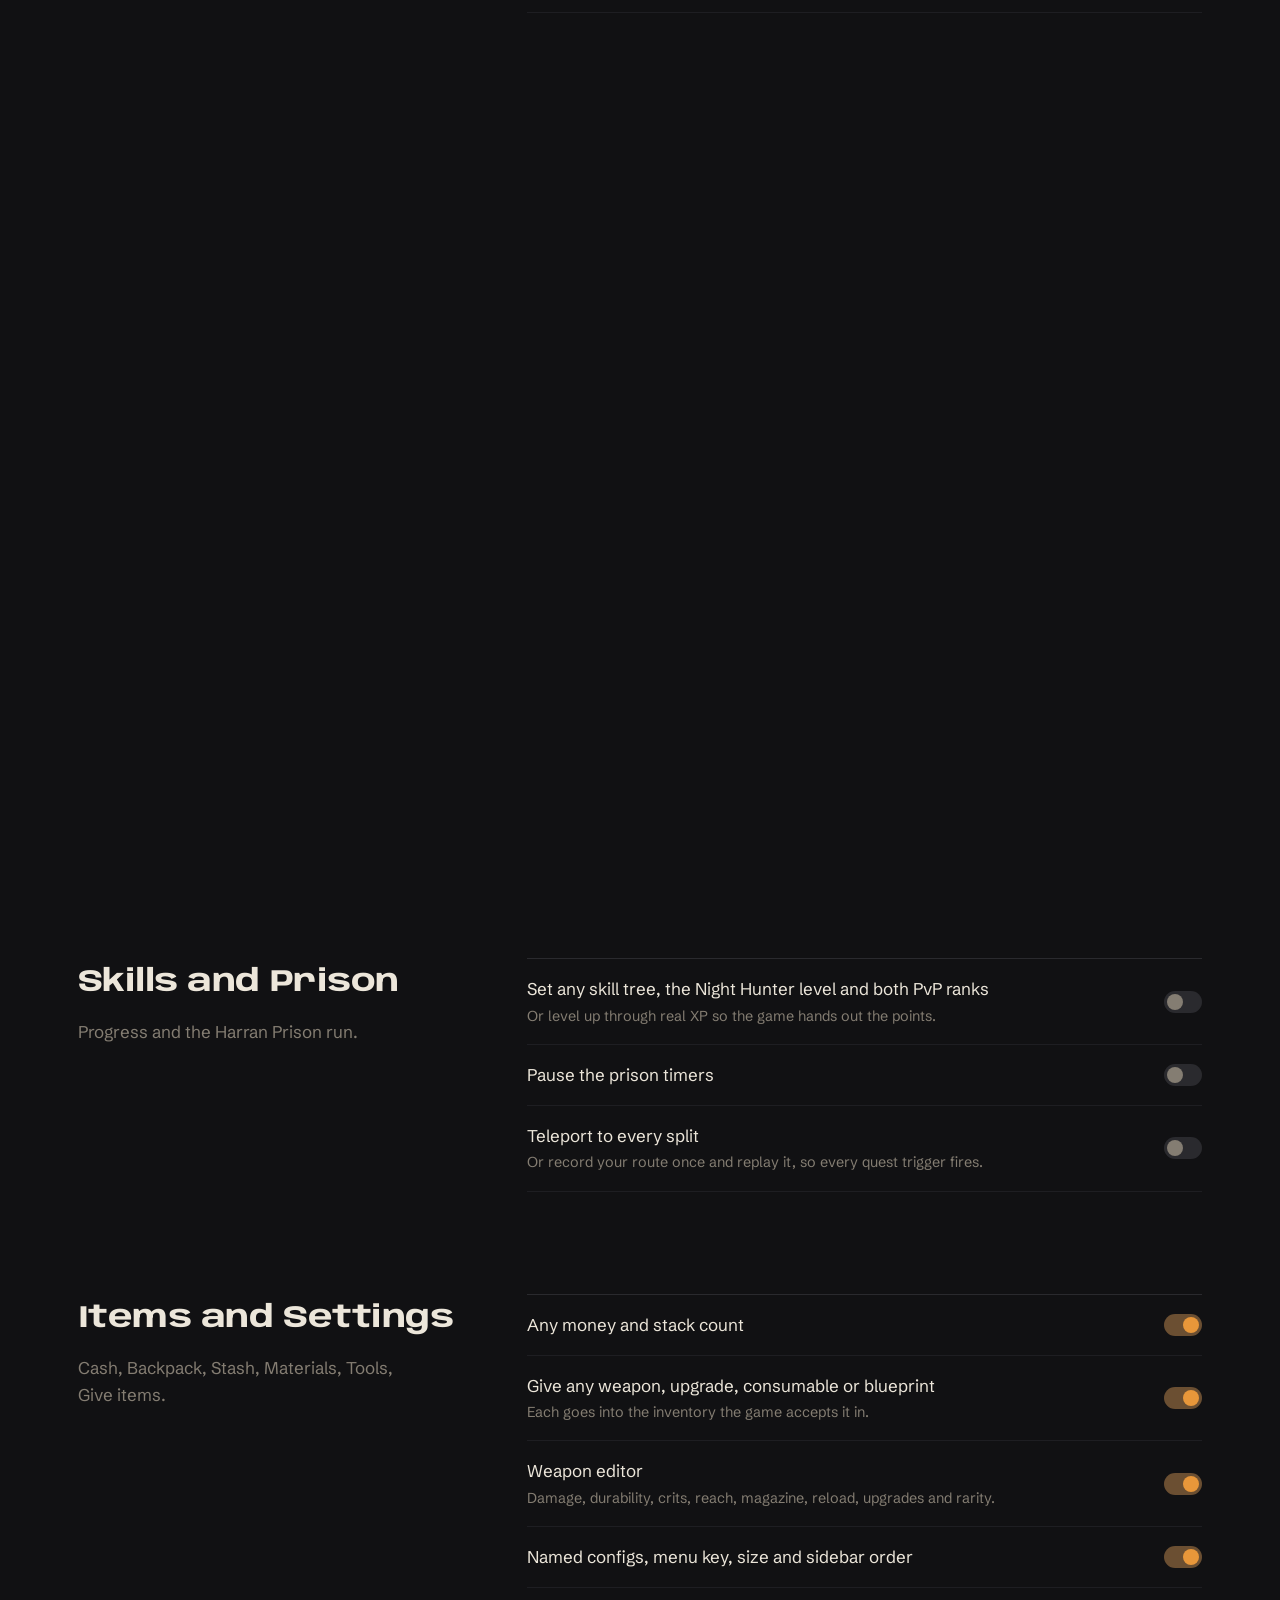
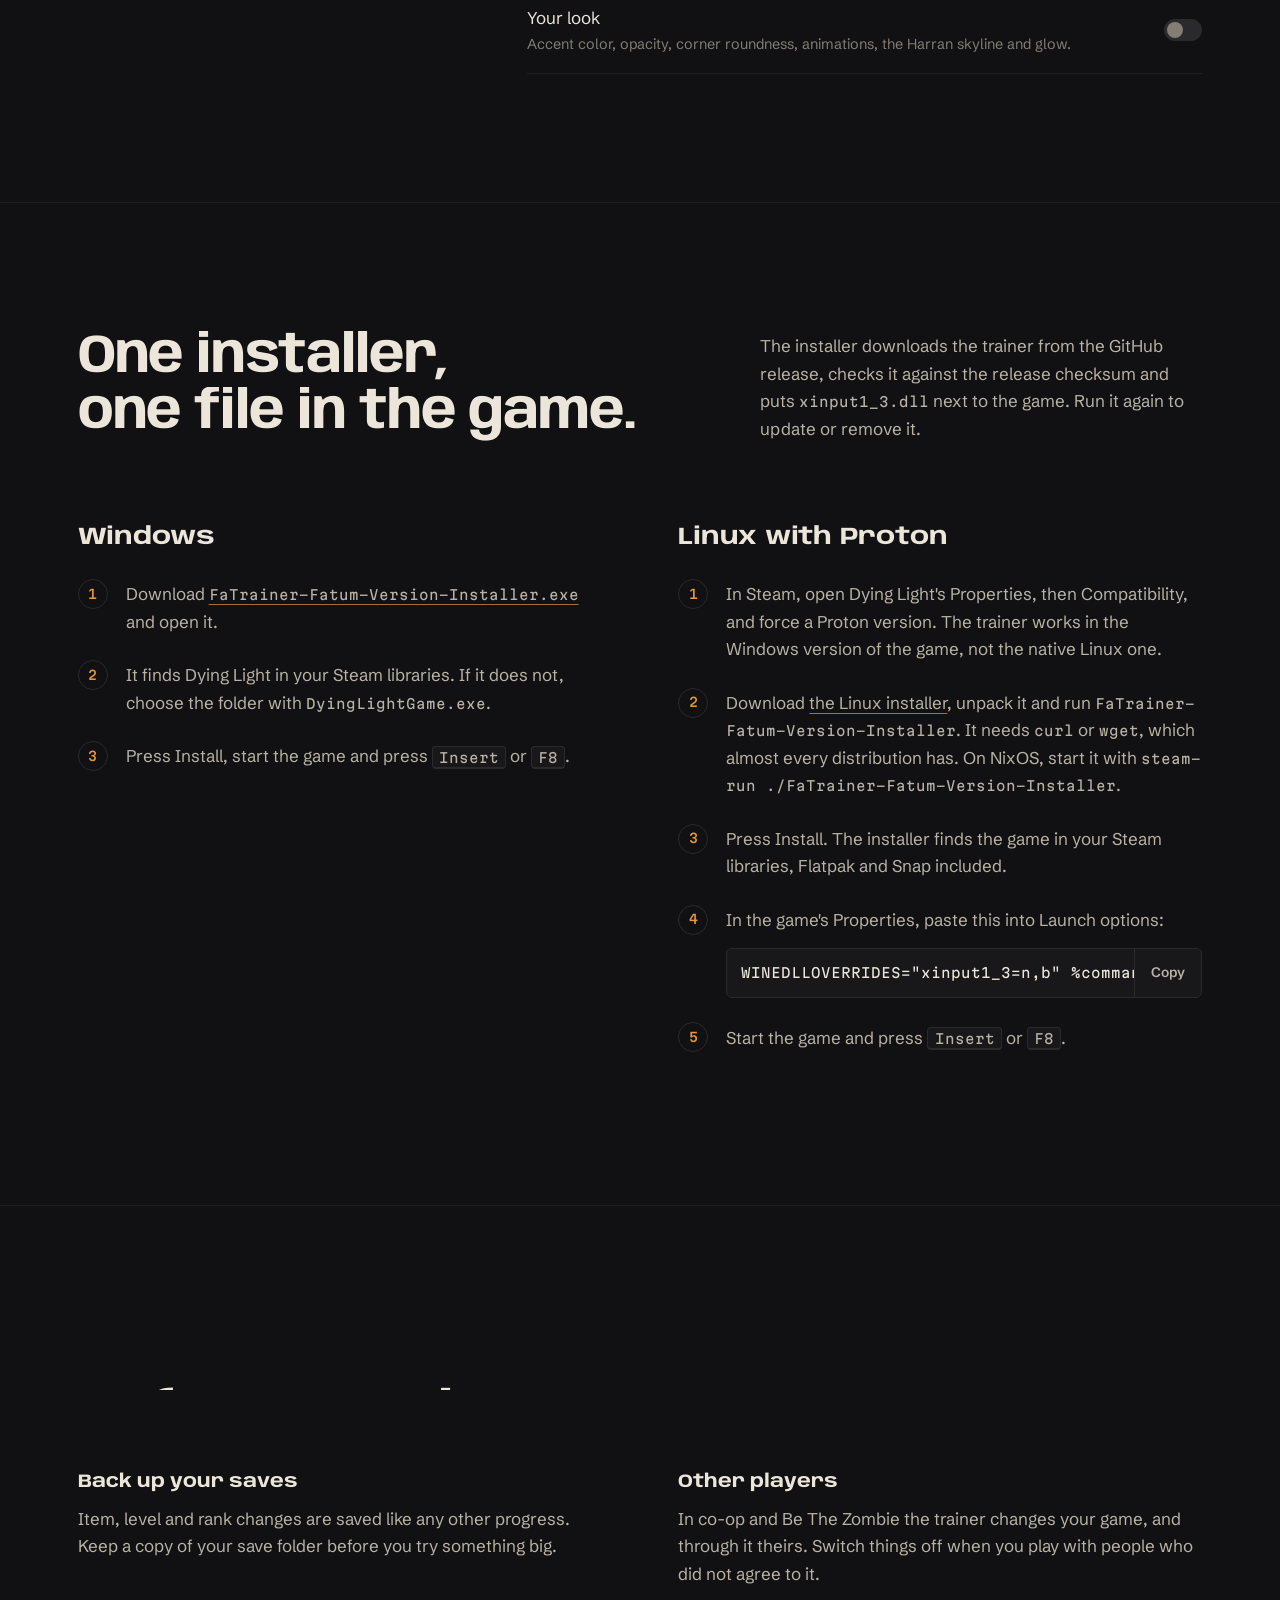
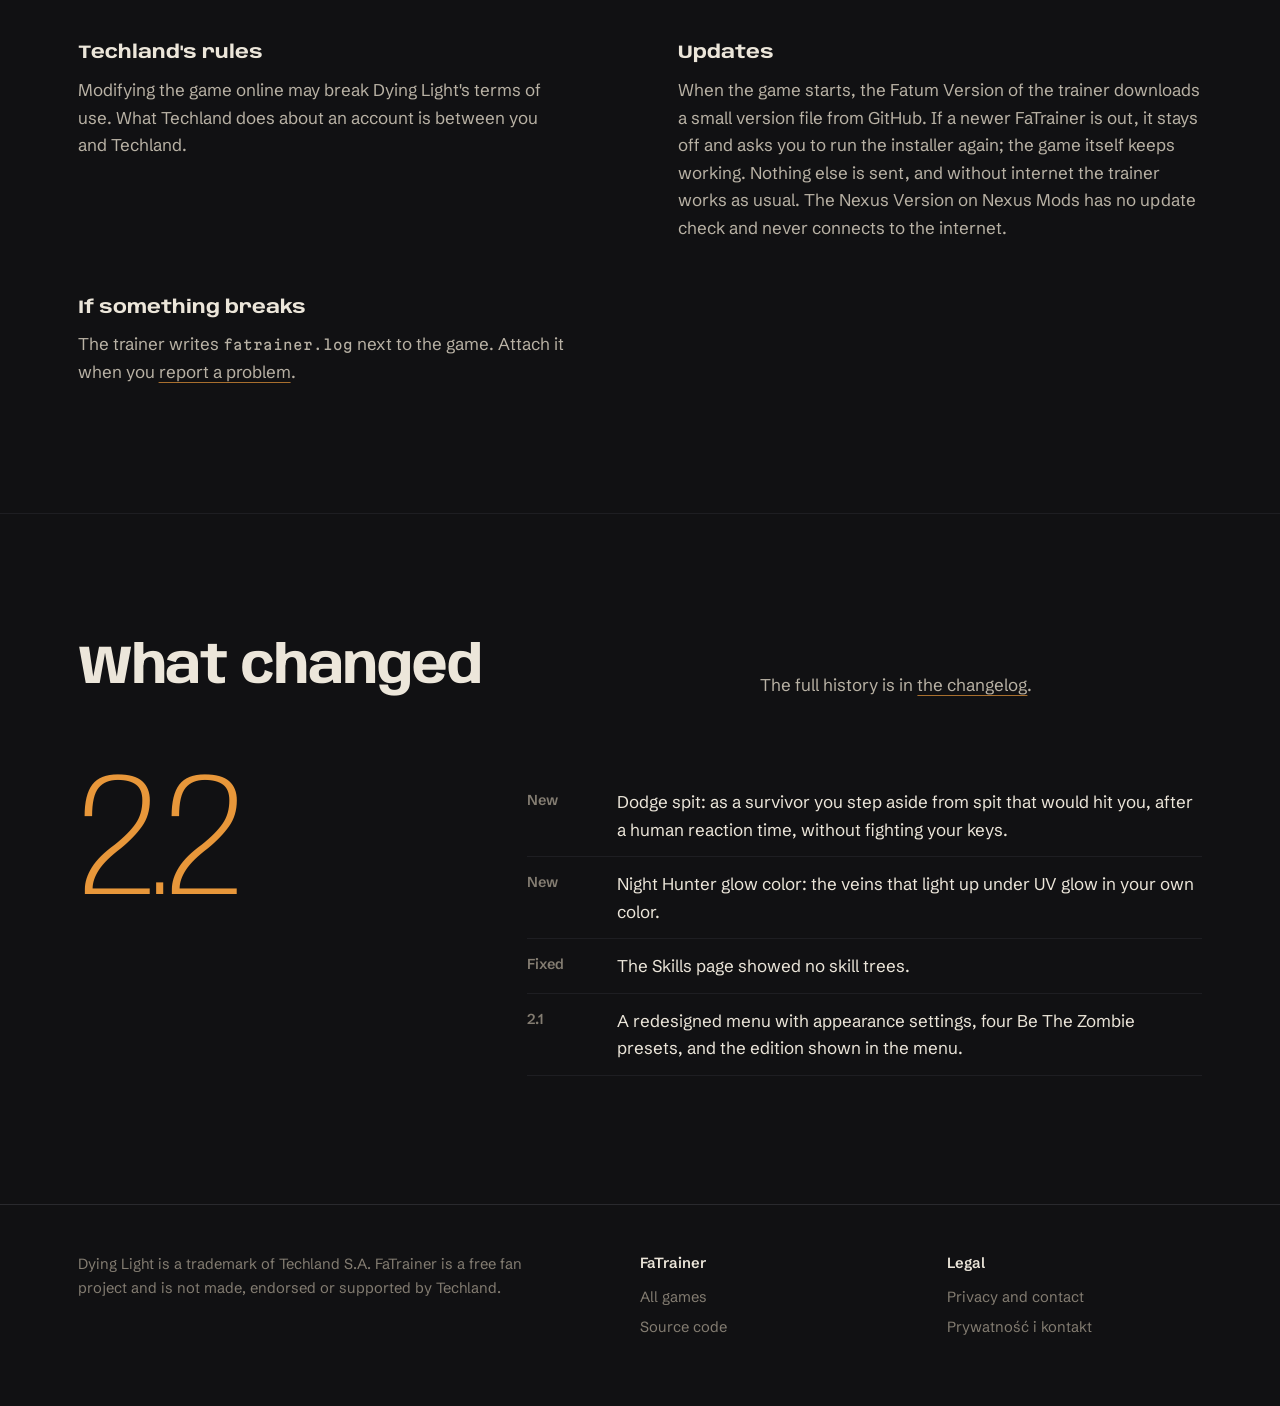
==== commit d6688fa0: "2.2: Dodge spit for survivors, Night Hunter glow color, skill trees read from the game's skill conta" ====
--- a/site/dying-light/index.html
+++ b/site/dying-light/index.html
@@ -36,7 +36,7 @@
     </div>
     <div class="wrap">
       <ul class="kicker">
-        <li>Version 2.1</li>
+        <li>Version 2.2</li>
         <li>Dying Light 1</li>
         <li>Windows and Linux</li>
       </ul>
@@ -45,7 +45,7 @@
         <div>
           <p class="lead">Run the installer, start the game and press <kbd>Insert</kbd>. God mode, items, a weapon editor, skill levels, Harran Prison timers and the reach of every Night Hunter attack, all in a menu over the game.</p>
           <div class="actions">
-            <a class="button" href="https://github.com/ifatum/DyingLightFaTrainer/releases/latest/download/FaTrainer-Fatum-Version-Installer.exe">Download for Windows <span>2.1</span></a>
+            <a class="button" href="https://github.com/ifatum/DyingLightFaTrainer/releases/latest/download/FaTrainer-Fatum-Version-Installer.exe">Download for Windows <span>2.2</span></a>
             <a class="link-arrow" href="https://github.com/ifatum/DyingLightFaTrainer/releases/latest/download/FaTrainer-Fatum-Version-Installer-Linux.tar.gz">Linux</a>
             <a class="link-arrow" href="https://github.com/ifatum/DyingLightFaTrainer">Source code</a>
           </div>
@@ -132,7 +132,7 @@
     <div class="reach-stage wrap">
       <div class="reach-copy">
         <h2 id="reach-title">Drag the pounce from Normal to Max</h2>
-        <p>Every Night Hunter attack has a slider like this one: pounce, ground pound, tackle, claws, death from above, dropkick, kicks and spit radius. Each player's game decides its own attacks, so some sliders only change what happens on your side. Or load one of four presets: Survivor or Night Hunter, Legit or Rage.</p>
+        <p>Every Night Hunter attack has a slider like this one: pounce, ground pound, tackle, claws, death from above, dropkick, kicks and spit radius. Each player's game decides its own attacks, so some sliders only change what happens on your side. Or load one of four presets: Survivor or Night Hunter, Legit or Rage. As a survivor, Dodge spit steps you aside from spit that would hit you, after a human reaction time.</p>
       </div>
       <div class="meter">
         <div class="meter-top">
@@ -156,11 +156,12 @@
       </div>
       <div class="pages">
         <article class="page">
-          <div class="fade"><h3>Visuals</h3><p>Players through walls, and your own UV light.</p></div>
+          <div class="fade"><h3>Visuals</h3><p>Players through walls, your own UV light and Night Hunter glow.</p></div>
           <ul class="cheats">
             <li><span>Player ESP<small>Box, role, health, distance, PvP rank, hunter rage and lines, with a range limit.</small></span><i class="switch" aria-hidden="true"></i></li>
             <li><span>Separate colors for the Night Hunter and survivors<small>Allies on or off. It keeps drawing with the menu closed.</small></span><i class="switch" aria-hidden="true"></i></li>
             <li><span>UV light color and glow</span><i class="switch" aria-hidden="true"></i></li>
+            <li><span>Night Hunter glow color<small>The veins that light up under UV, in your color.</small></span><i class="switch" aria-hidden="true"></i></li>
           </ul>
           <figure class="shot" data-wipe>
             <div class="frame"><img src="img/visuals.webp" width="1060" height="760" loading="lazy" alt="The Visuals page: Show players with a range of up to 300 m, checkboxes for Box, Role, Health bar, Distance and Show allies, and colors for the Night Hunter and survivors."></div>
@@ -242,14 +243,12 @@
         <p class="fade">The full history is in <a href="https://github.com/ifatum/DyingLightFaTrainer/blob/main/CHANGELOG.md">the changelog</a>.</p>
       </div>
       <div class="release">
-        <div class="number stretch" data-p aria-label="Version 2.1">2.1</div>
+        <div class="number stretch" data-p aria-label="Version 2.2">2.2</div>
         <ul data-stagger>
-          <li class="fade"><b>New</b><span>A redesigned menu that matches the installer, with smooth animations and the Harran skyline in the sidebar.</span></li>
-          <li class="fade"><b>New</b><span>Appearance settings: accent color, opacity, corner roundness, background dim, animations Full, Subtle or Off.</span></li>
-          <li class="fade"><b>New</b><span>Four Be The Zombie presets on the PvP page: Survivor and Night Hunter, Legit and Rage.</span></li>
-          <li class="fade"><b>New</b><span>The menu shows whether you have the Fatum Version or the Nexus Version.</span></li>
-          <li class="fade"><b>Fixed</b><span>Cheats could stop working for the rest of the session after a loading screen.</span></li>
-          <li class="fade"><b>2.0</b><span>The FaTrainer Installer for Windows and Linux, the update check, and the version in the trainer's file properties.</span></li>
+          <li class="fade"><b>New</b><span>Dodge spit: as a survivor you step aside from spit that would hit you, after a human reaction time, without fighting your keys.</span></li>
+          <li class="fade"><b>New</b><span>Night Hunter glow color: the veins that light up under UV glow in your own color.</span></li>
+          <li class="fade"><b>Fixed</b><span>The Skills page showed no skill trees.</span></li>
+          <li class="fade"><b>2.1</b><span>A redesigned menu with appearance settings, four Be The Zombie presets, and the edition shown in the menu.</span></li>
         </ul>
       </div>
     </div>
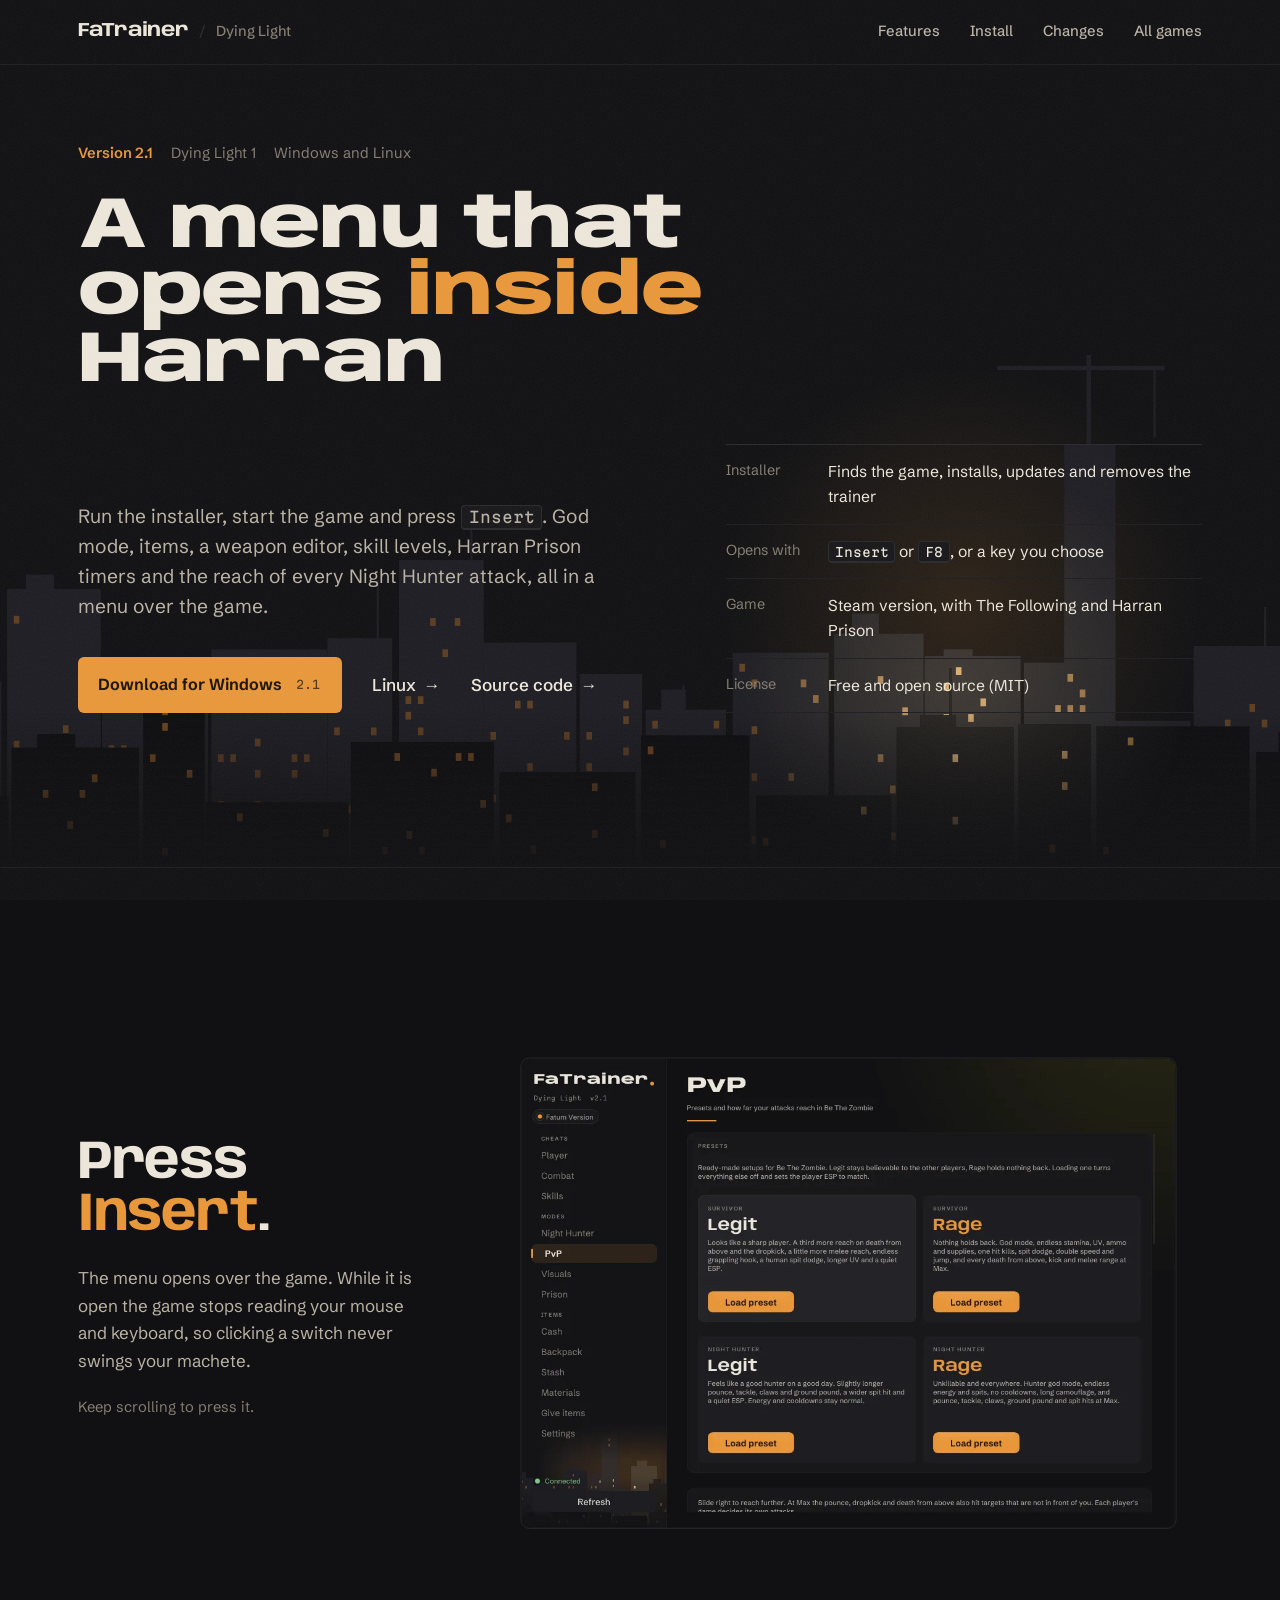
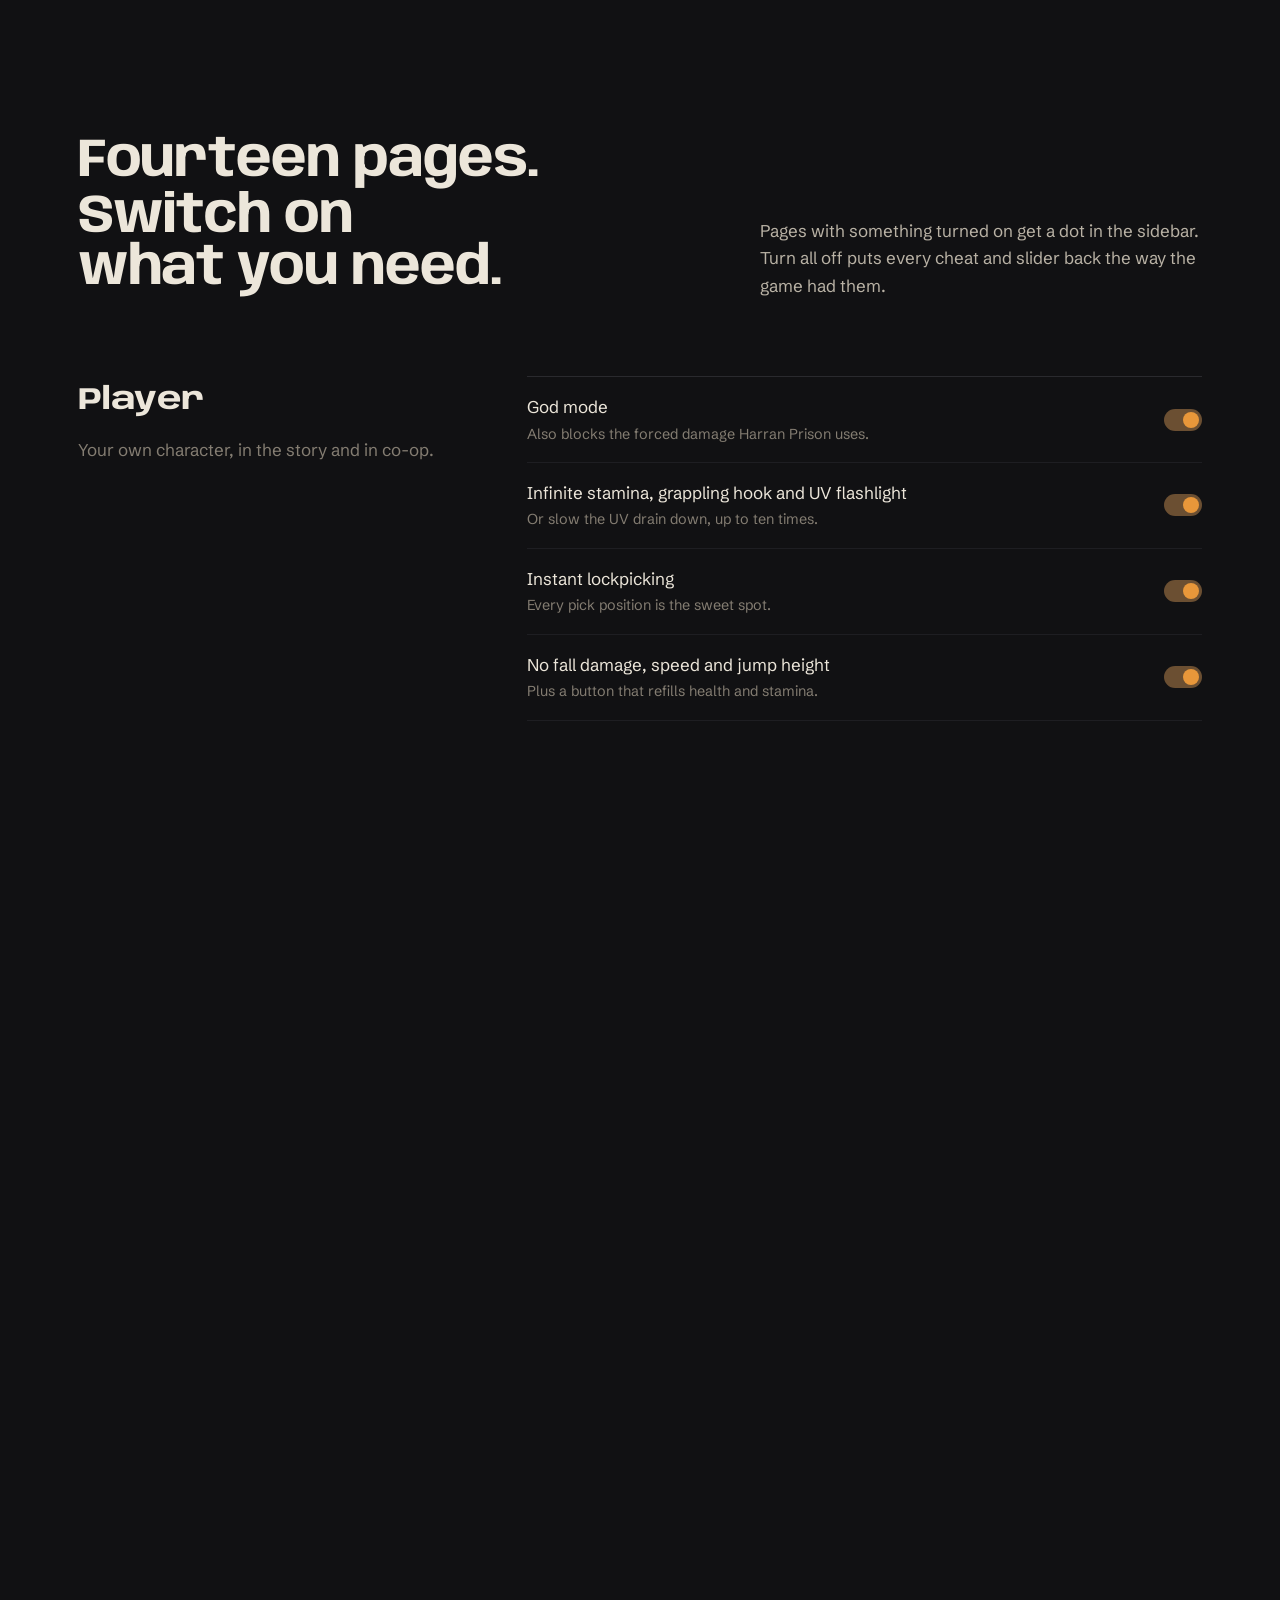
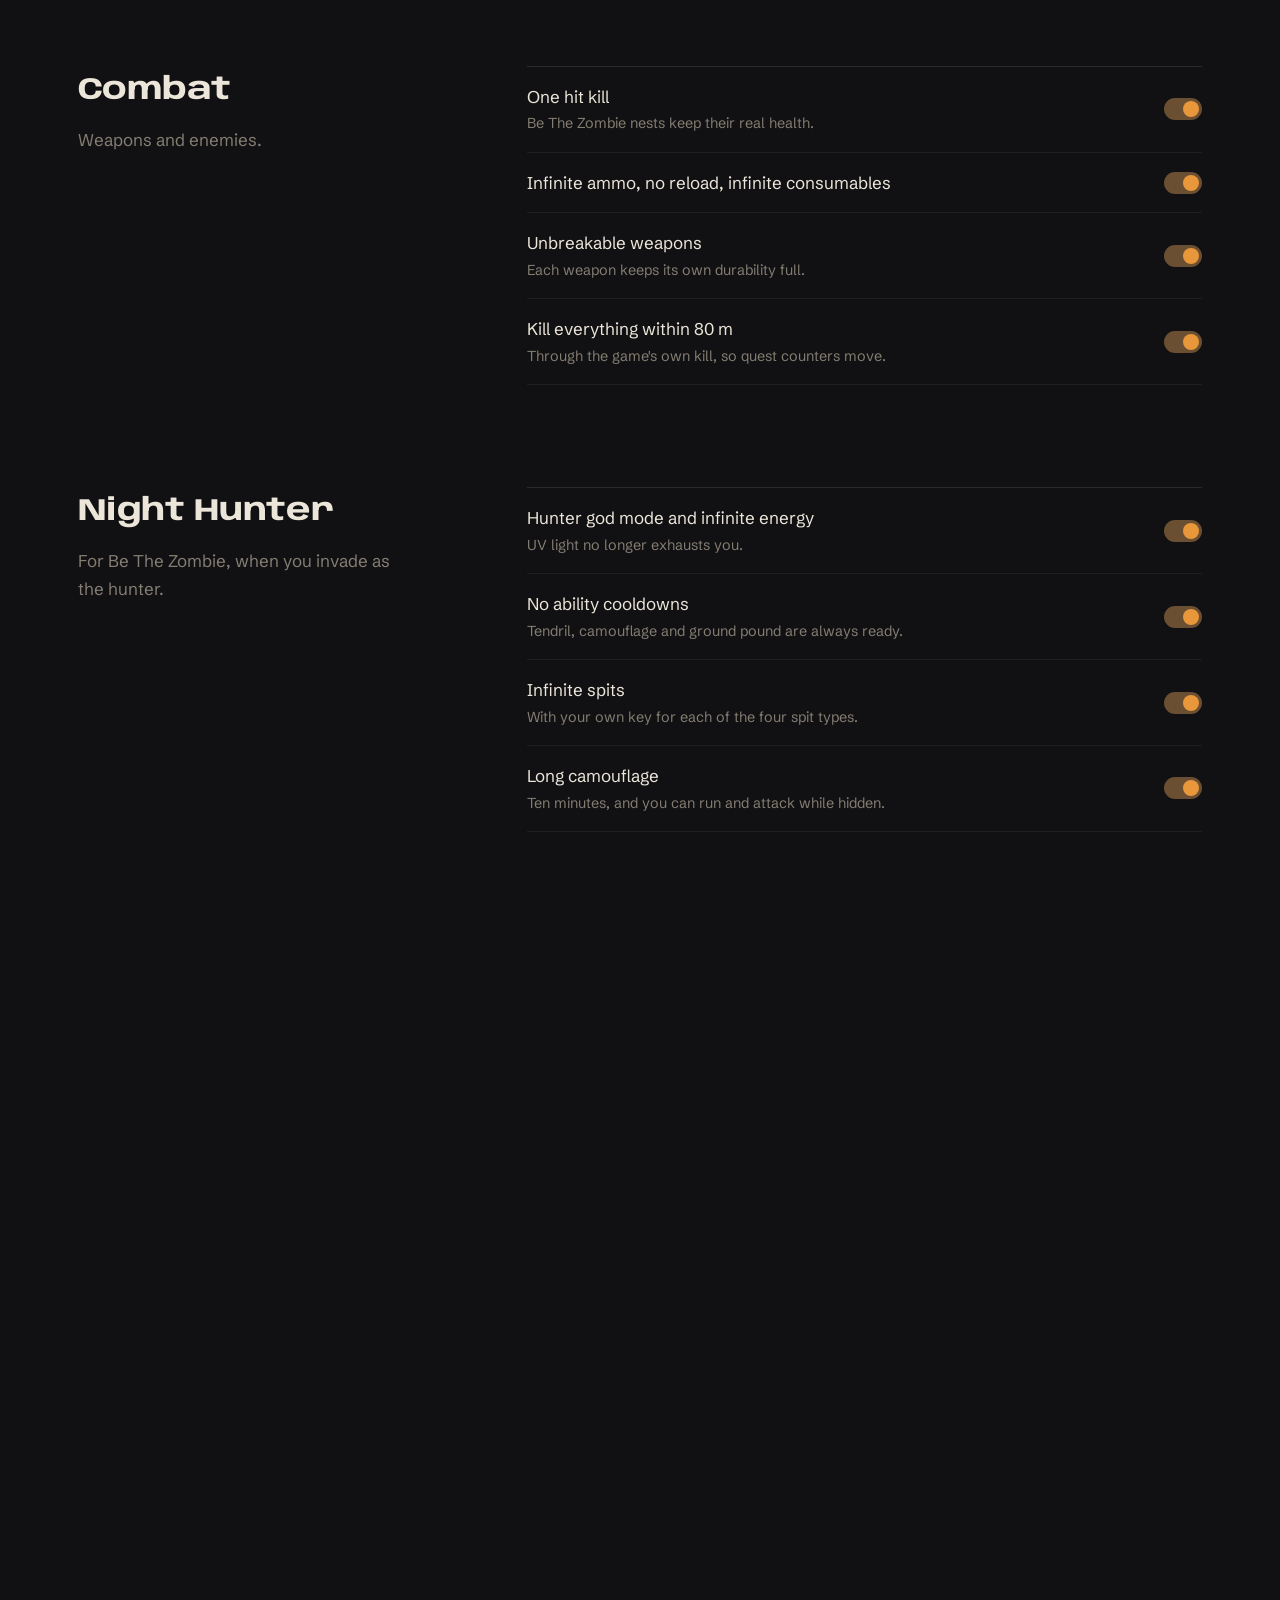
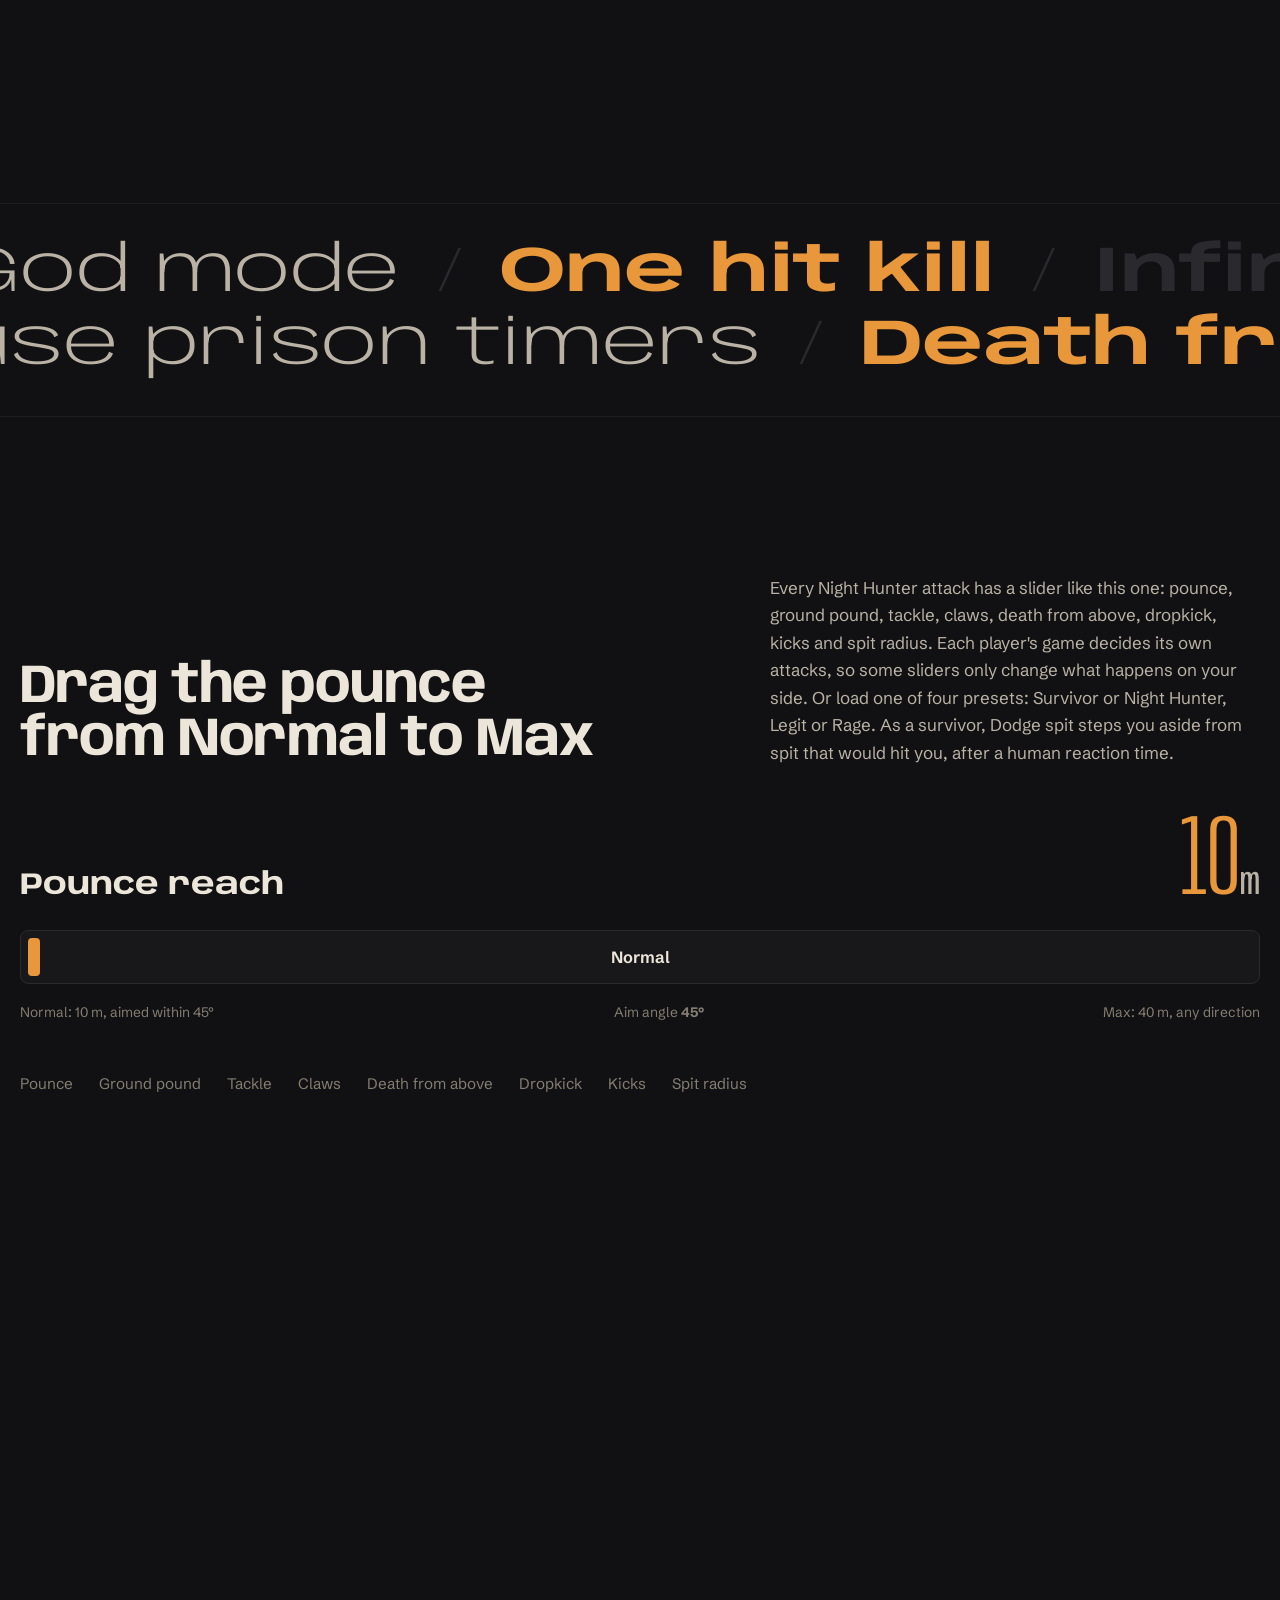
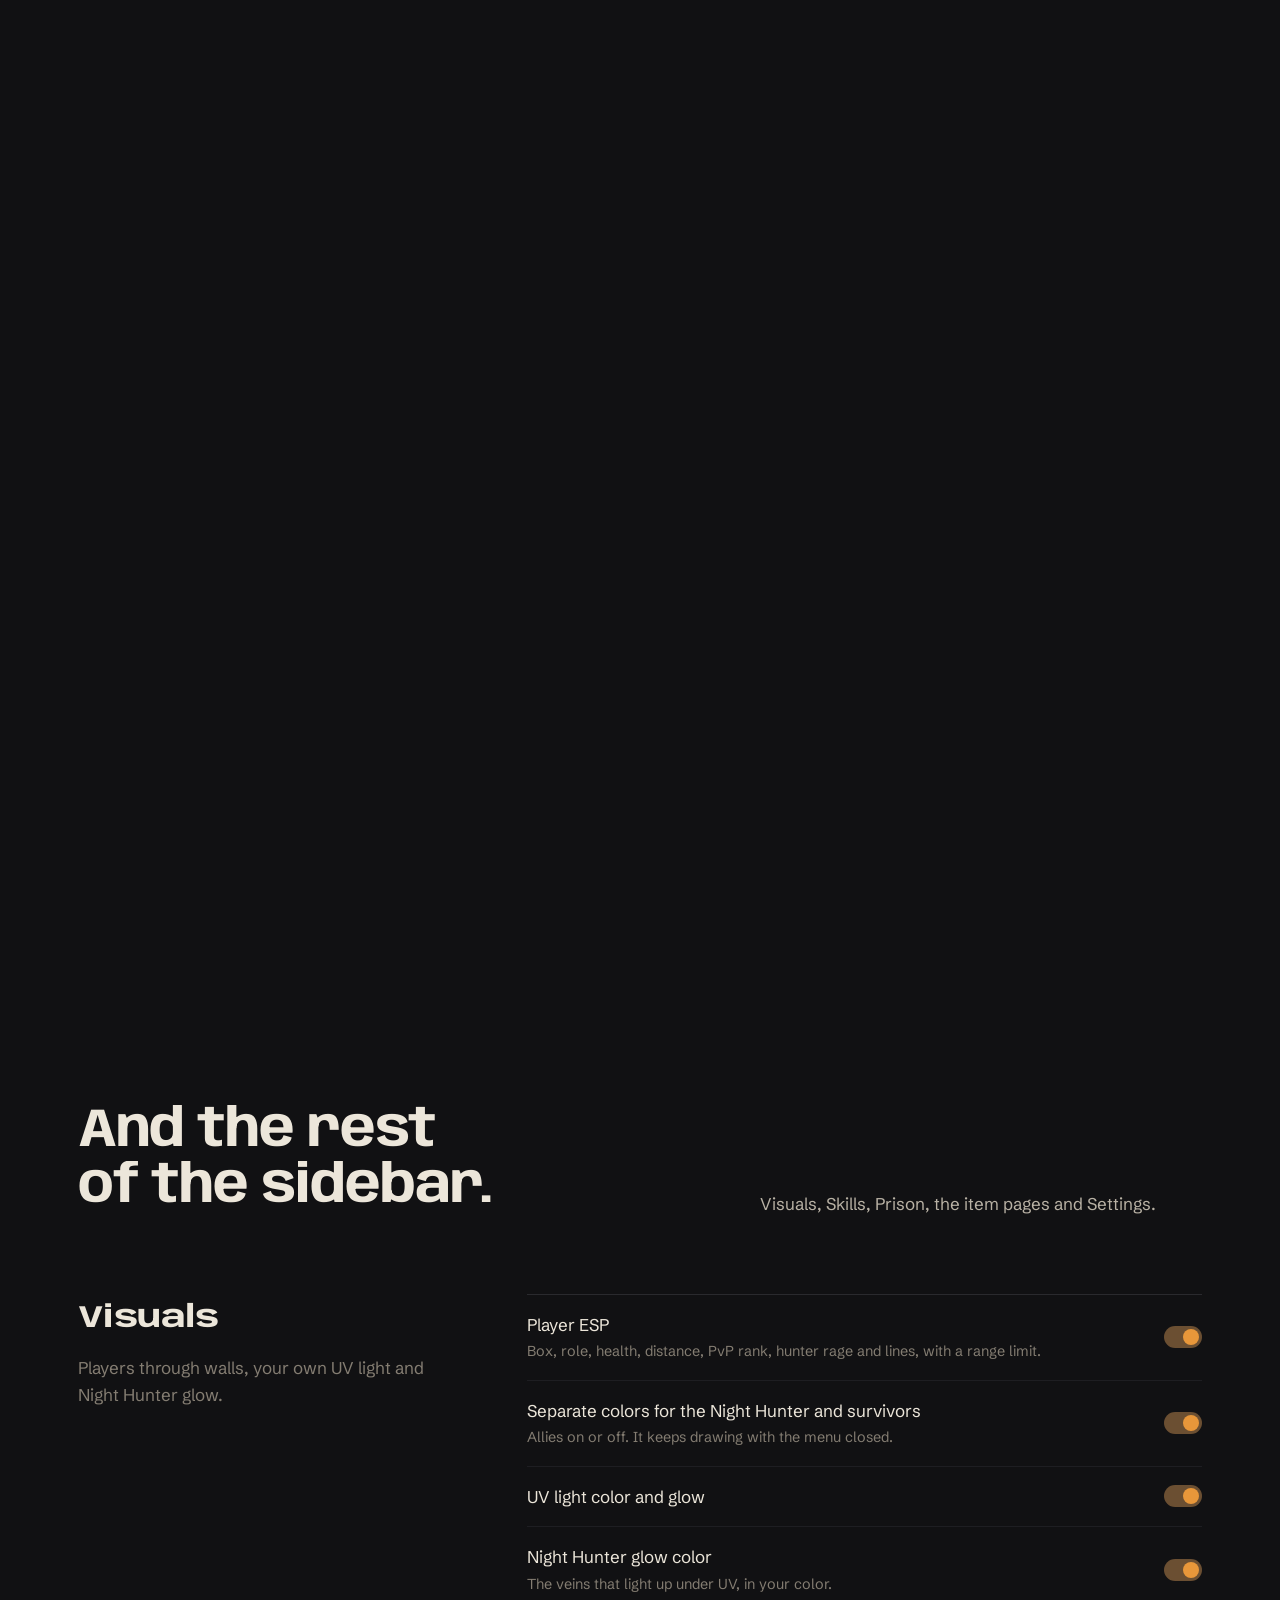
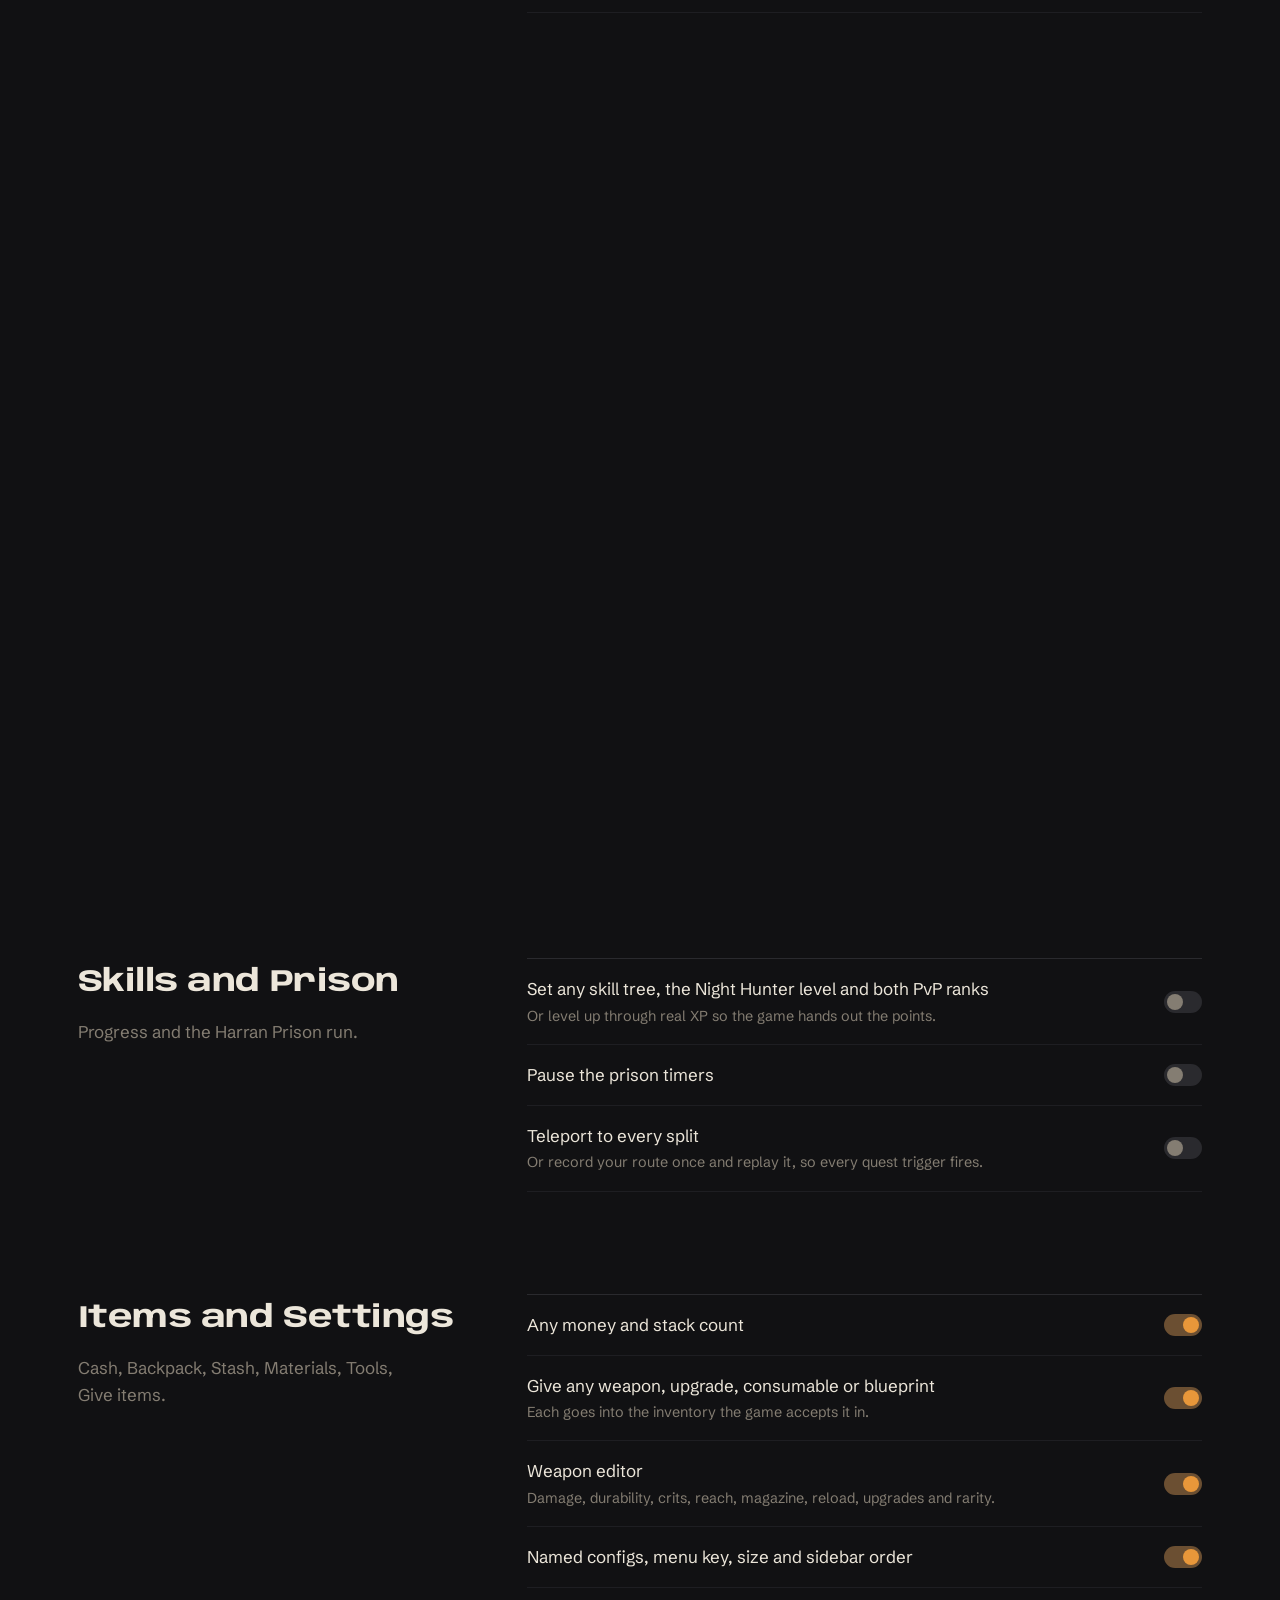
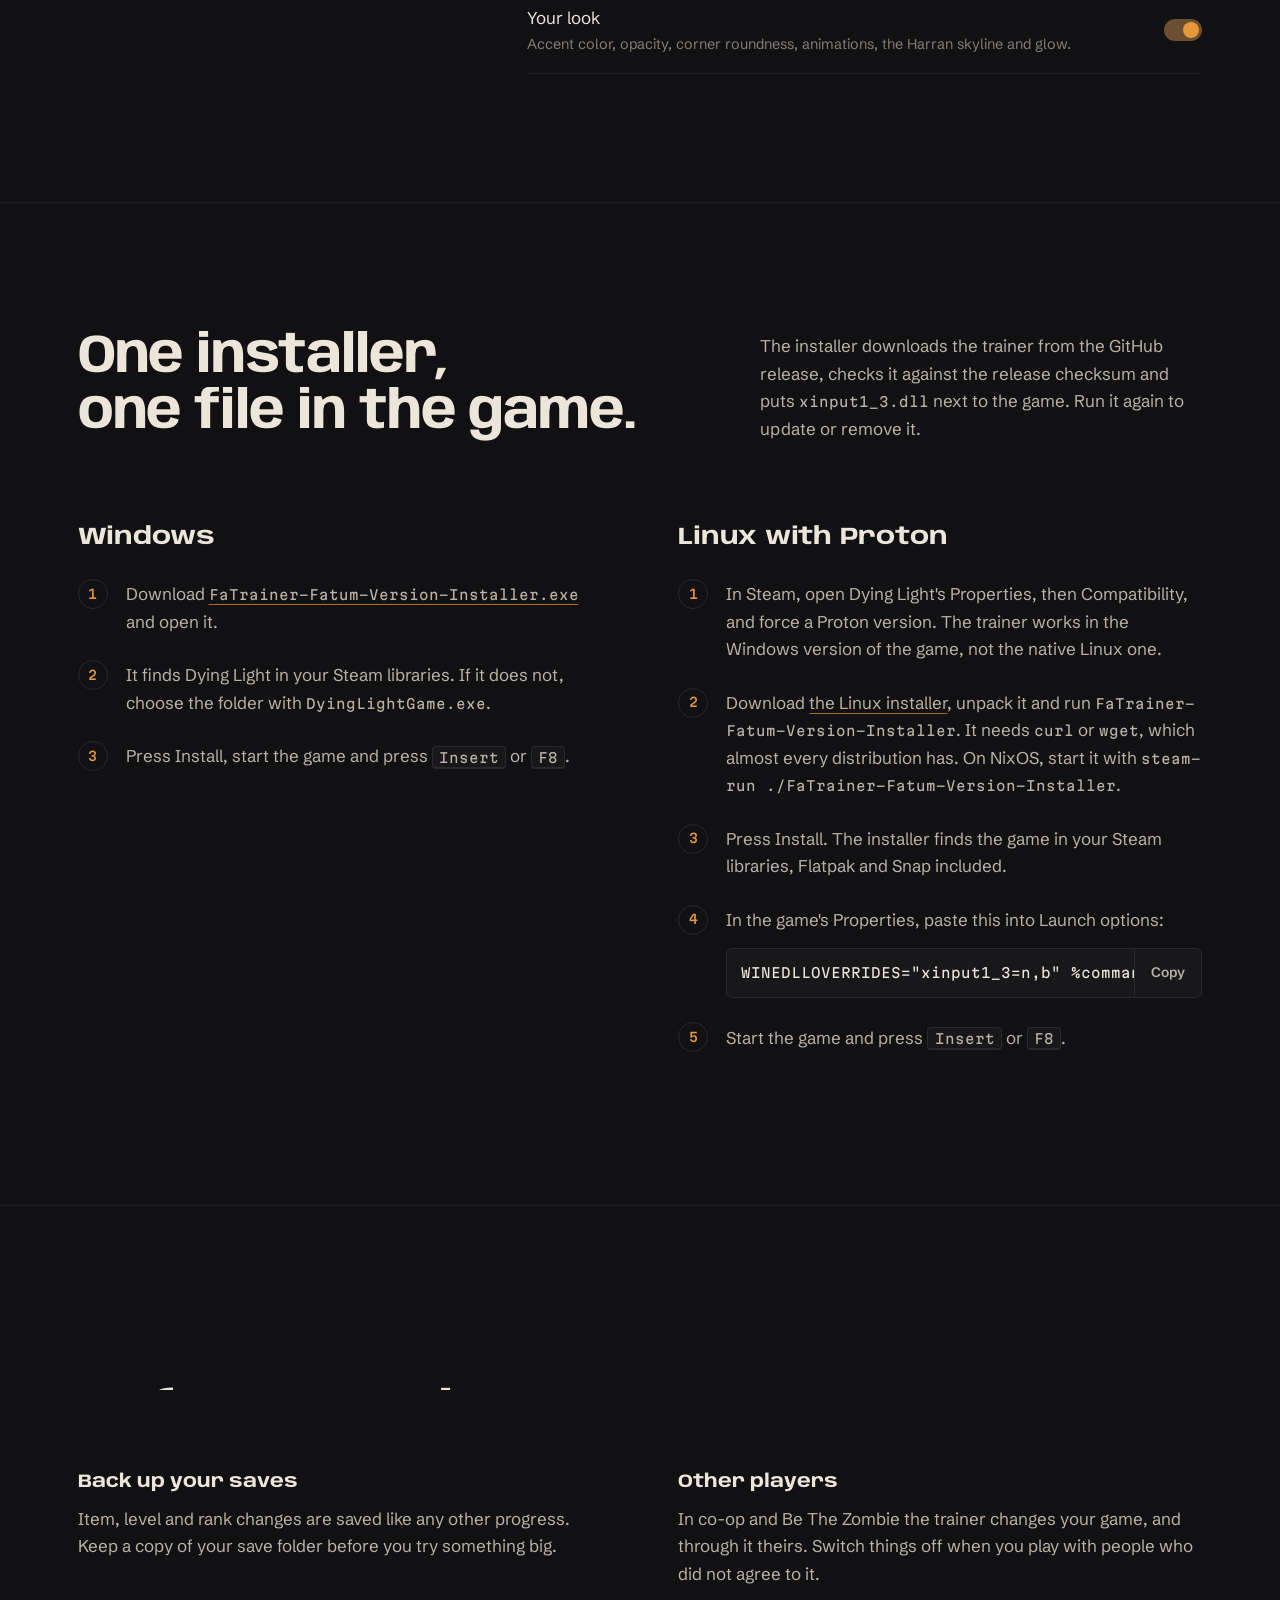
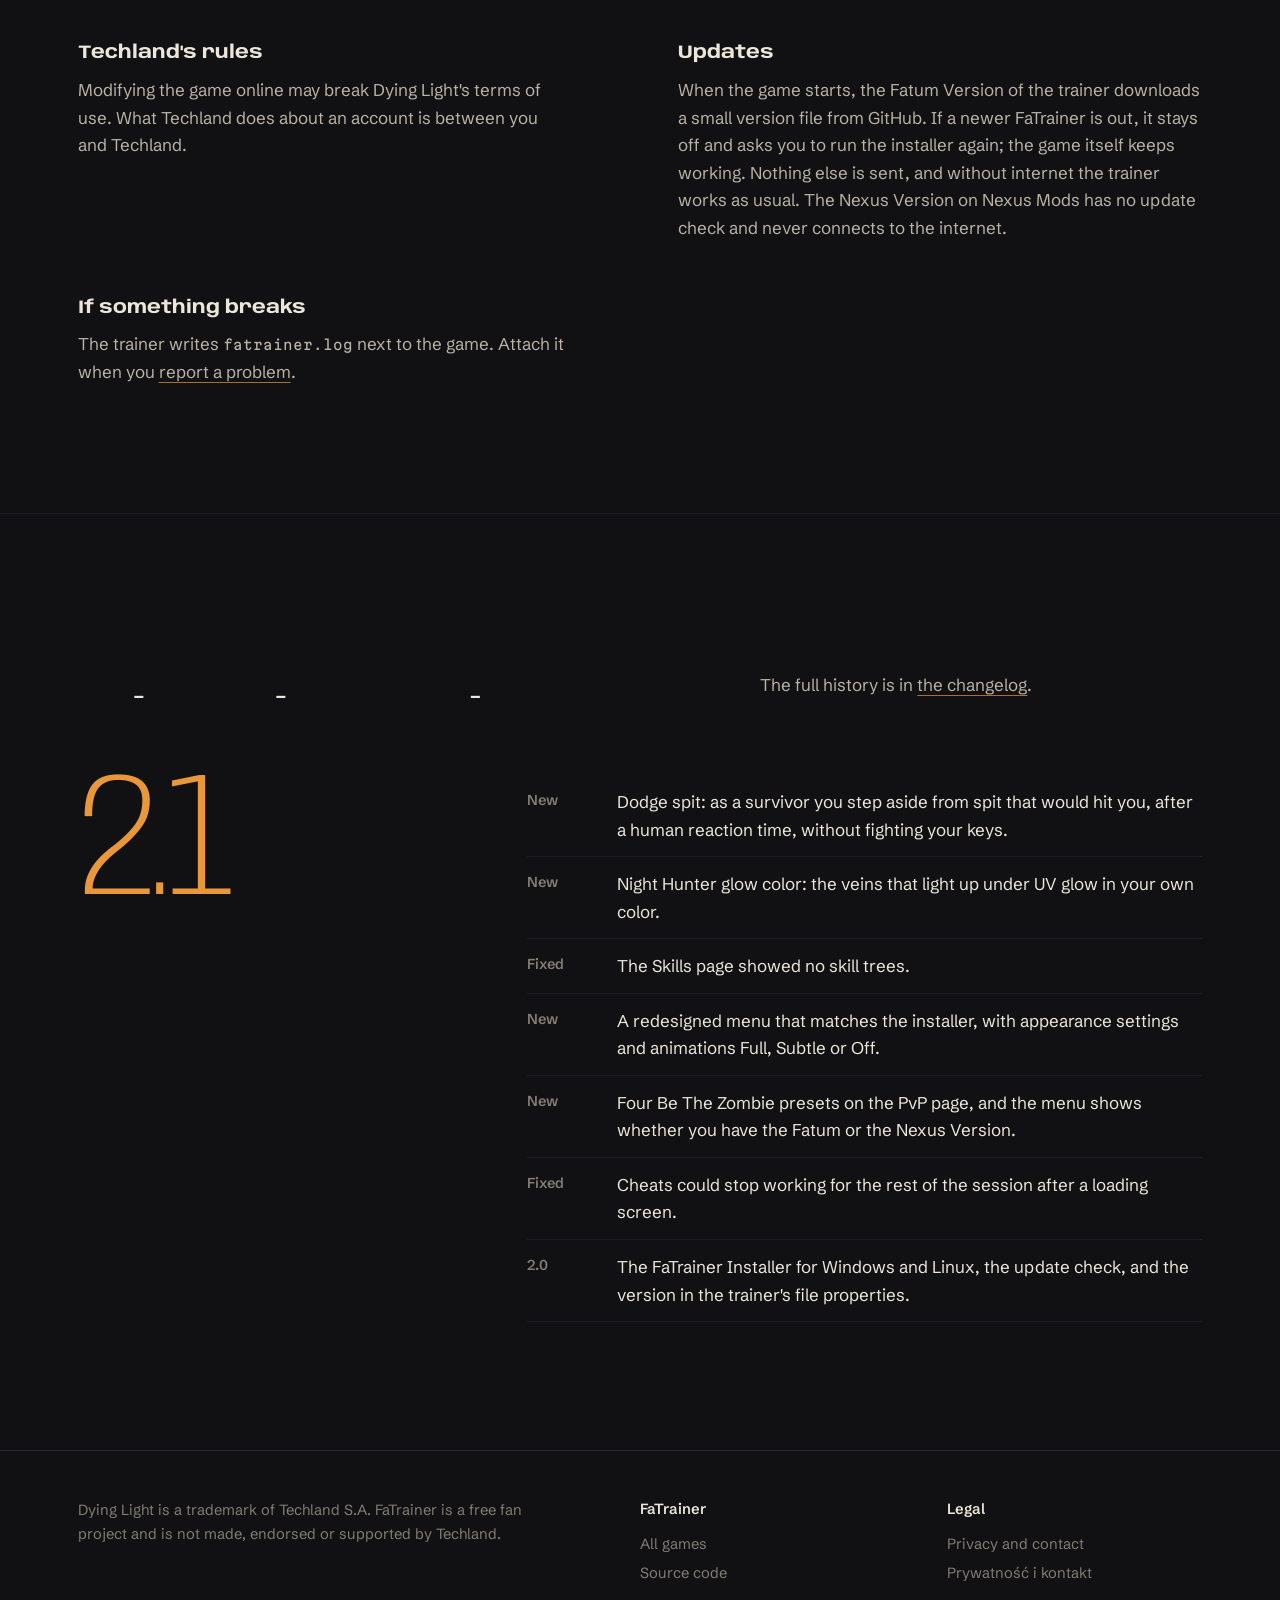
==== commit fa60f4cd: "Fold Dodge spit, Night Hunter glow color and the skill tree fix into 2.1" ====
--- a/site/dying-light/index.html
+++ b/site/dying-light/index.html
@@ -36,7 +36,7 @@
     </div>
     <div class="wrap">
       <ul class="kicker">
-        <li>Version 2.2</li>
+        <li>Version 2.1</li>
         <li>Dying Light 1</li>
         <li>Windows and Linux</li>
       </ul>
@@ -45,7 +45,7 @@
         <div>
           <p class="lead">Run the installer, start the game and press <kbd>Insert</kbd>. God mode, items, a weapon editor, skill levels, Harran Prison timers and the reach of every Night Hunter attack, all in a menu over the game.</p>
           <div class="actions">
-            <a class="button" href="https://github.com/ifatum/DyingLightFaTrainer/releases/latest/download/FaTrainer-Fatum-Version-Installer.exe">Download for Windows <span>2.2</span></a>
+            <a class="button" href="https://github.com/ifatum/DyingLightFaTrainer/releases/latest/download/FaTrainer-Fatum-Version-Installer.exe">Download for Windows <span>2.1</span></a>
             <a class="link-arrow" href="https://github.com/ifatum/DyingLightFaTrainer/releases/latest/download/FaTrainer-Fatum-Version-Installer-Linux.tar.gz">Linux</a>
             <a class="link-arrow" href="https://github.com/ifatum/DyingLightFaTrainer">Source code</a>
           </div>
@@ -243,12 +243,15 @@
         <p class="fade">The full history is in <a href="https://github.com/ifatum/DyingLightFaTrainer/blob/main/CHANGELOG.md">the changelog</a>.</p>
       </div>
       <div class="release">
-        <div class="number stretch" data-p aria-label="Version 2.2">2.2</div>
+        <div class="number stretch" data-p aria-label="Version 2.1">2.1</div>
         <ul data-stagger>
           <li class="fade"><b>New</b><span>Dodge spit: as a survivor you step aside from spit that would hit you, after a human reaction time, without fighting your keys.</span></li>
           <li class="fade"><b>New</b><span>Night Hunter glow color: the veins that light up under UV glow in your own color.</span></li>
           <li class="fade"><b>Fixed</b><span>The Skills page showed no skill trees.</span></li>
-          <li class="fade"><b>2.1</b><span>A redesigned menu with appearance settings, four Be The Zombie presets, and the edition shown in the menu.</span></li>
+          <li class="fade"><b>New</b><span>A redesigned menu that matches the installer, with appearance settings and animations Full, Subtle or Off.</span></li>
+          <li class="fade"><b>New</b><span>Four Be The Zombie presets on the PvP page, and the menu shows whether you have the Fatum or the Nexus Version.</span></li>
+          <li class="fade"><b>Fixed</b><span>Cheats could stop working for the rest of the session after a loading screen.</span></li>
+          <li class="fade"><b>2.0</b><span>The FaTrainer Installer for Windows and Linux, the update check, and the version in the trainer's file properties.</span></li>
         </ul>
       </div>
     </div>
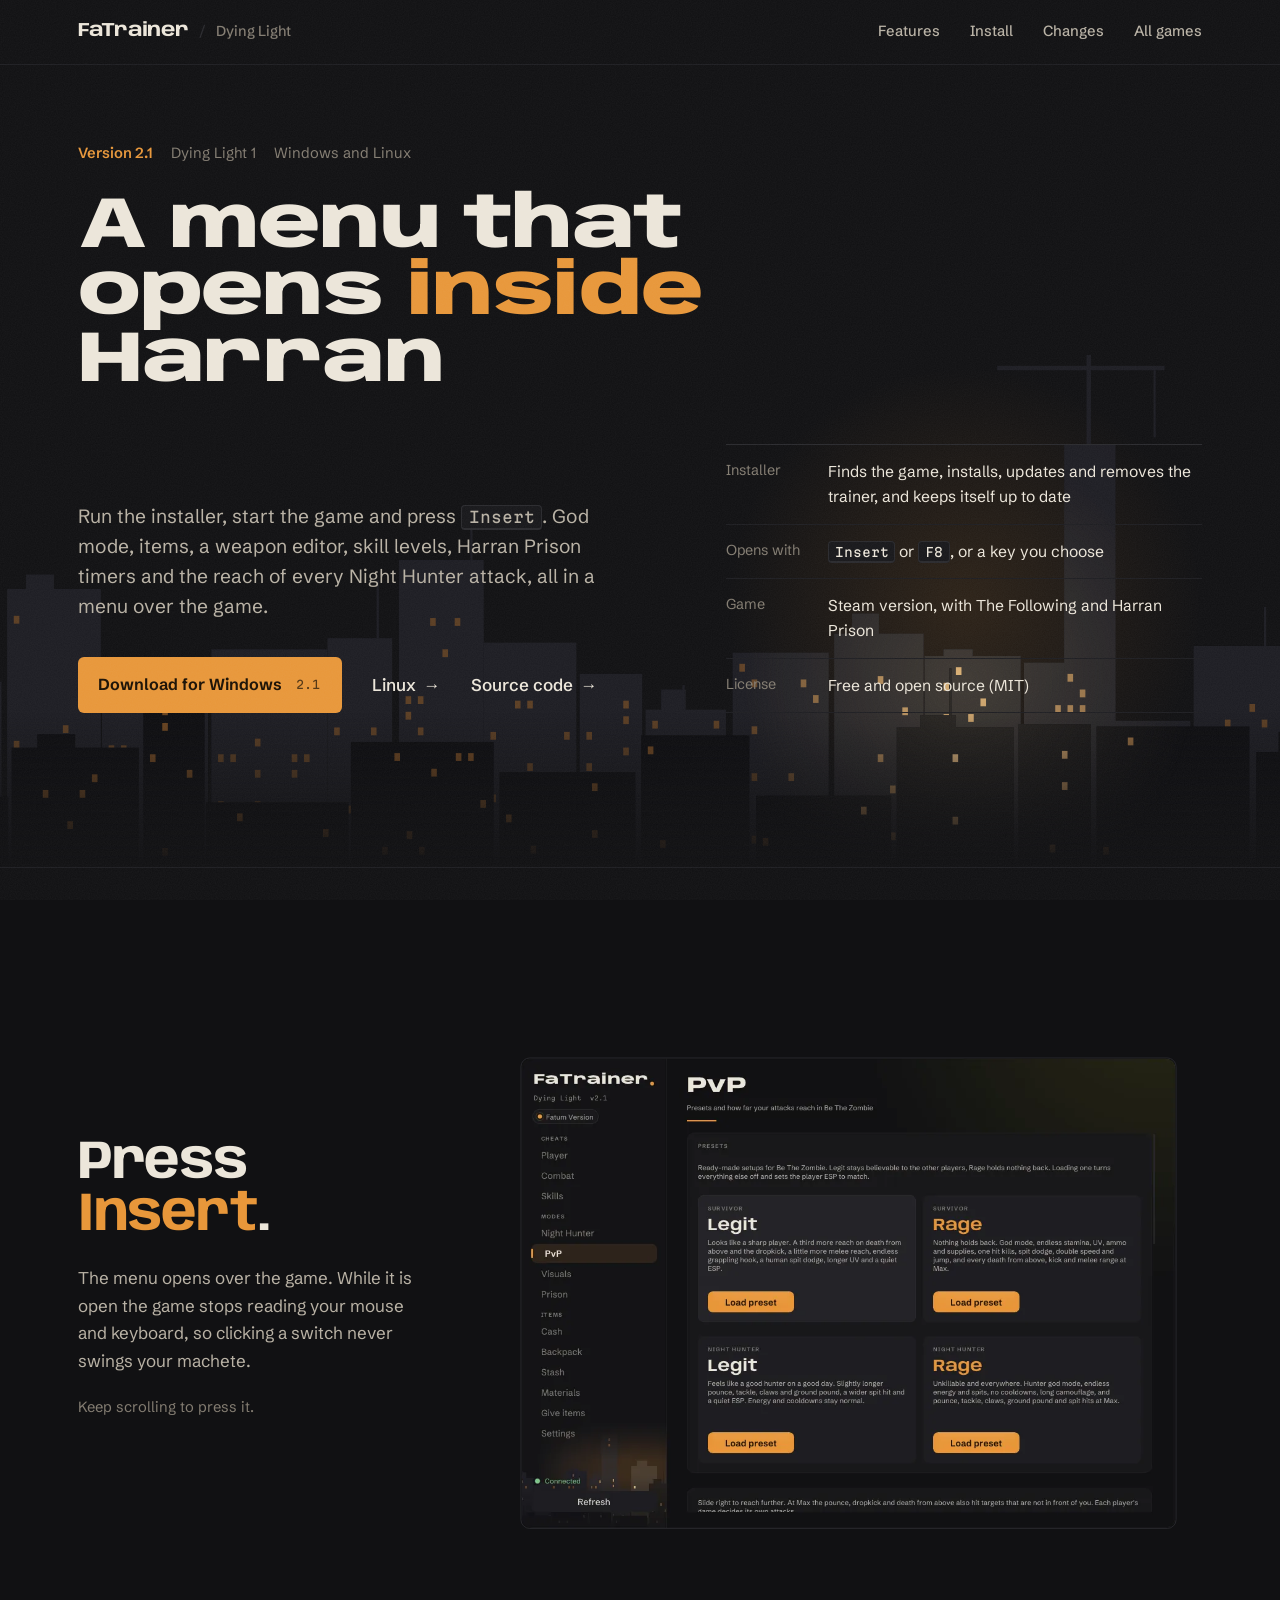
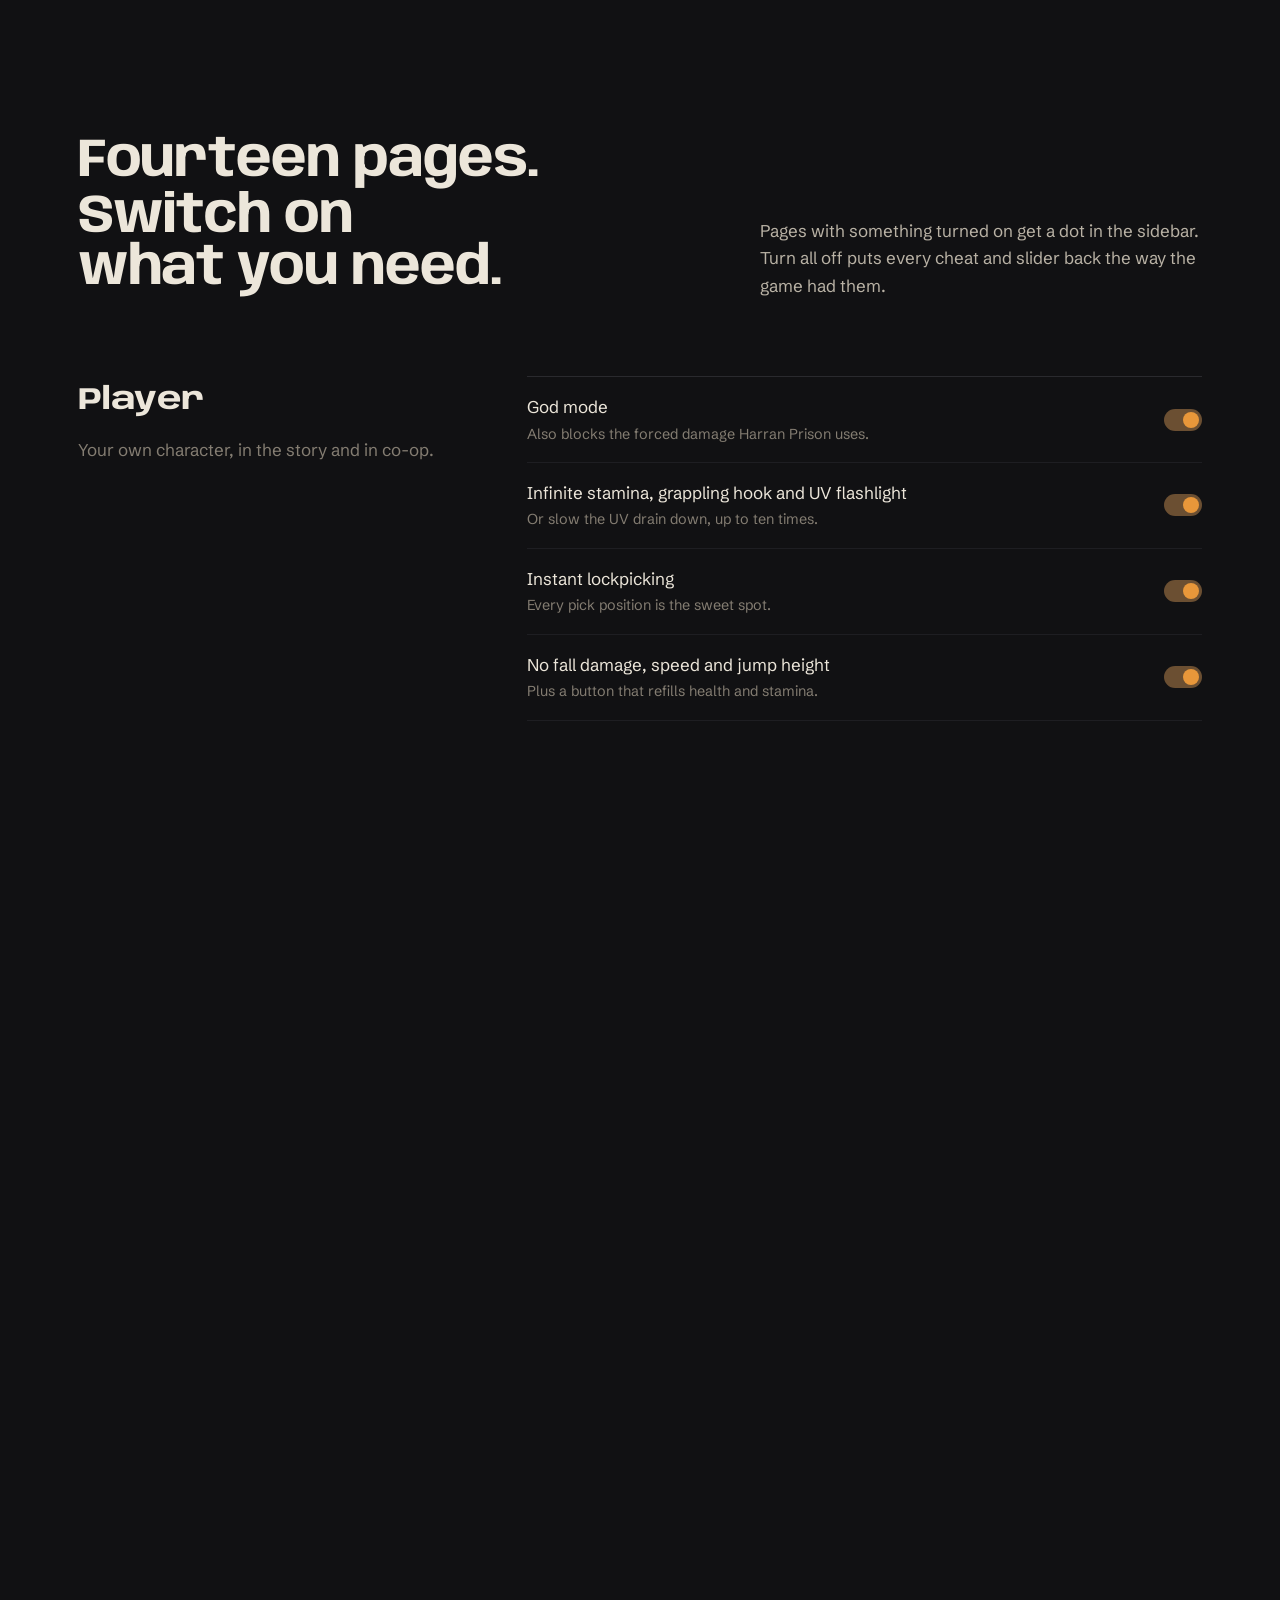
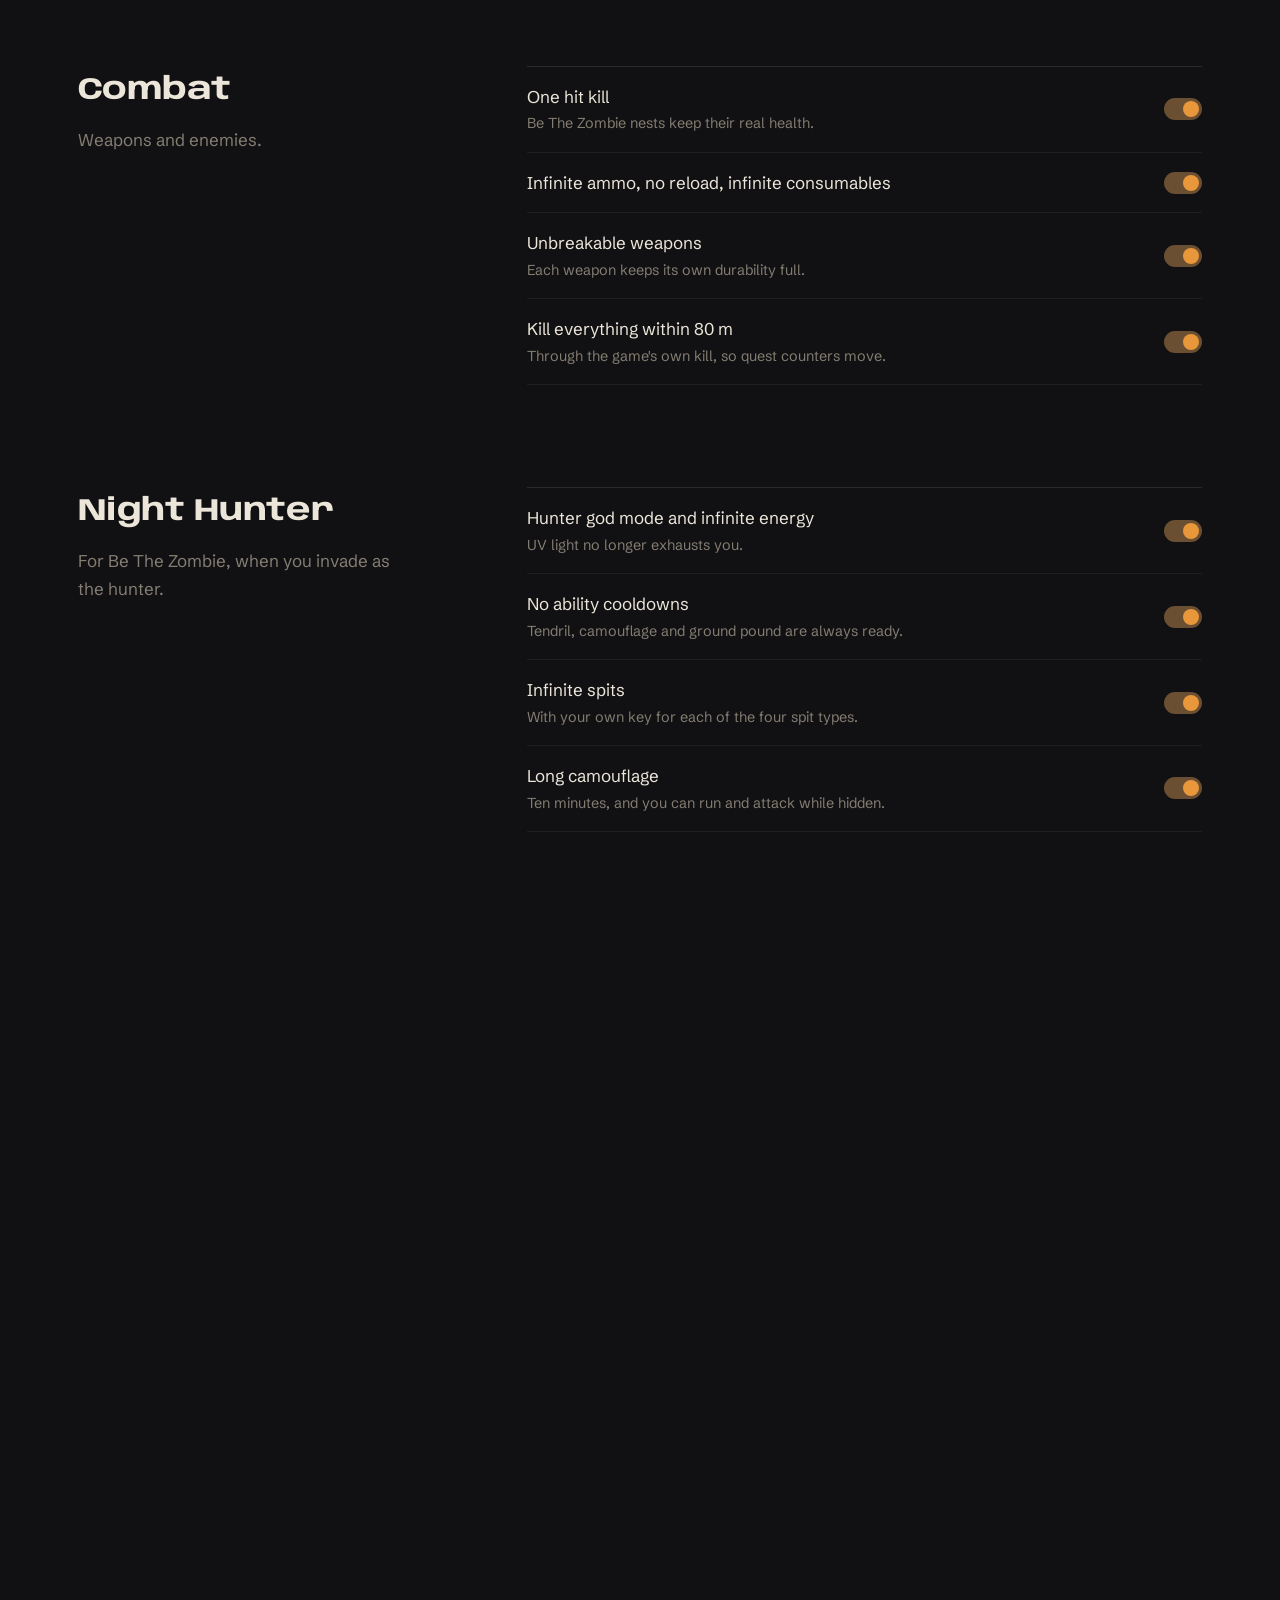
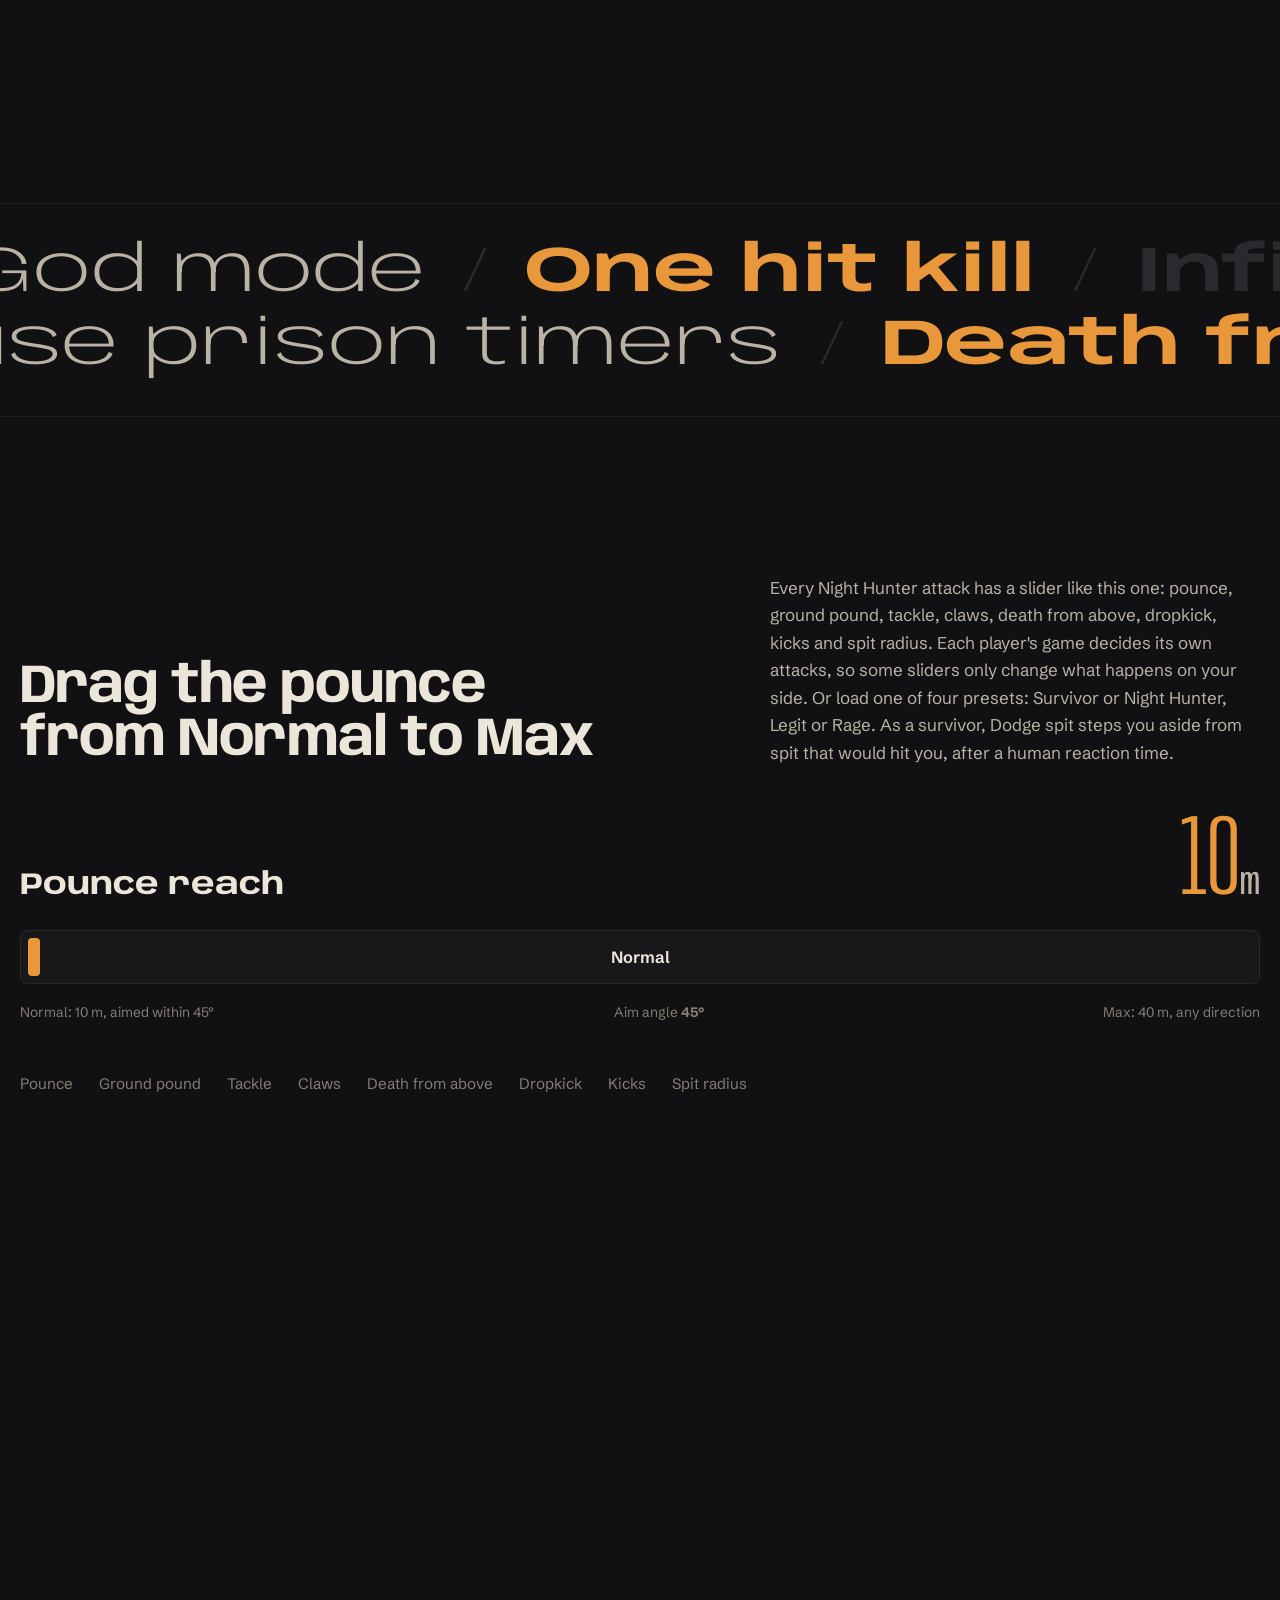
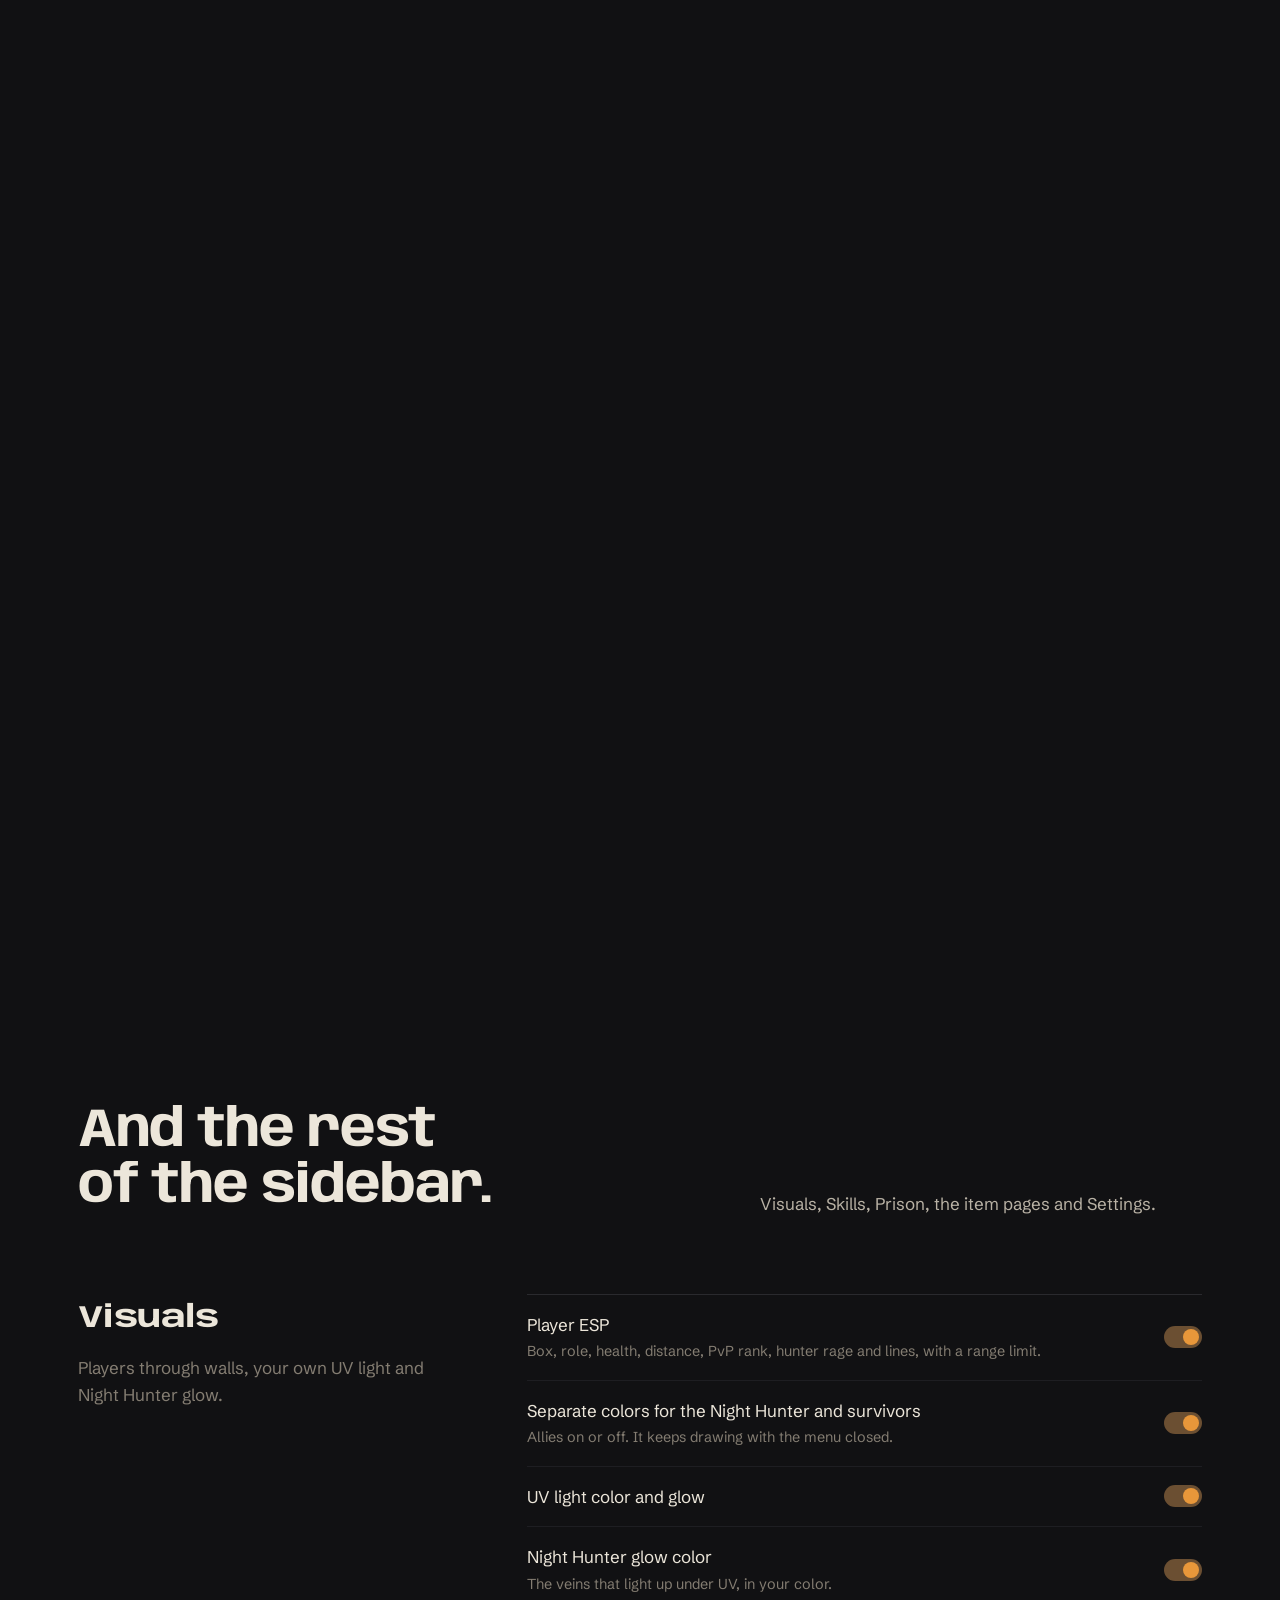
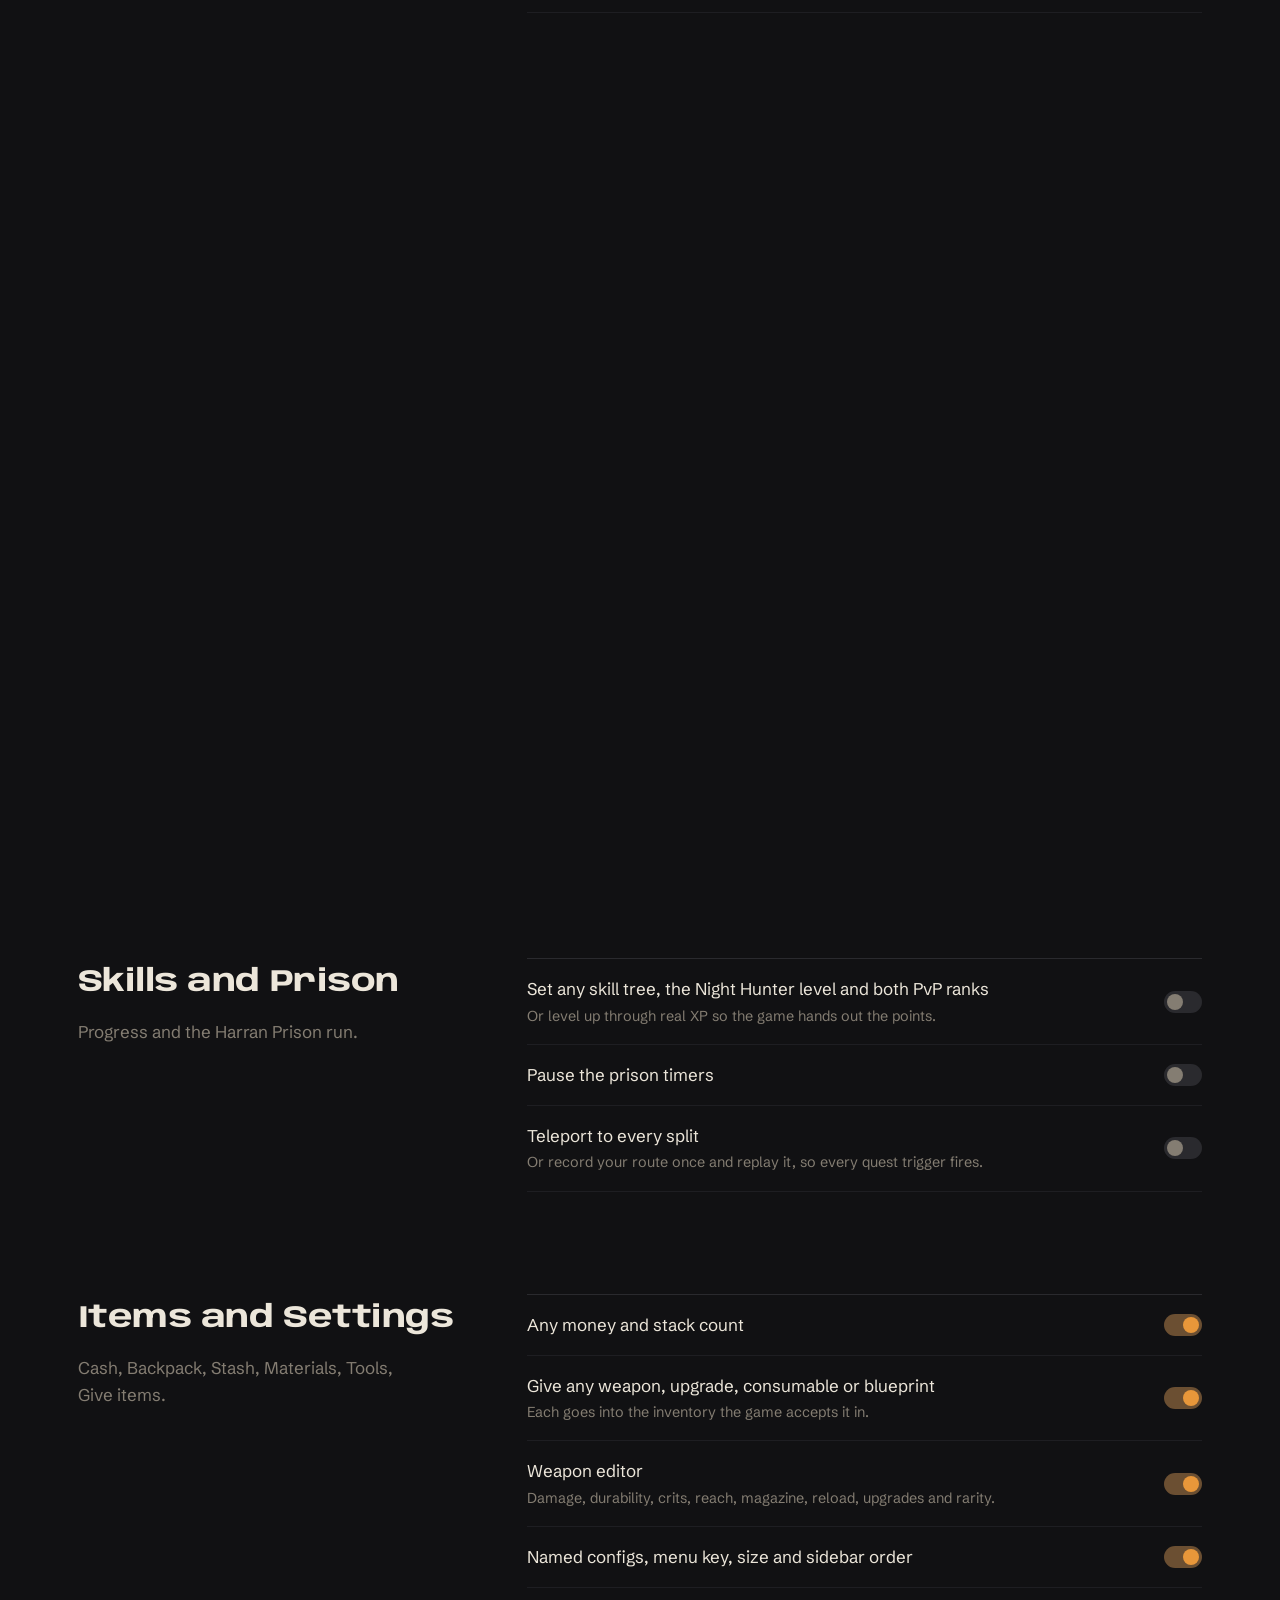
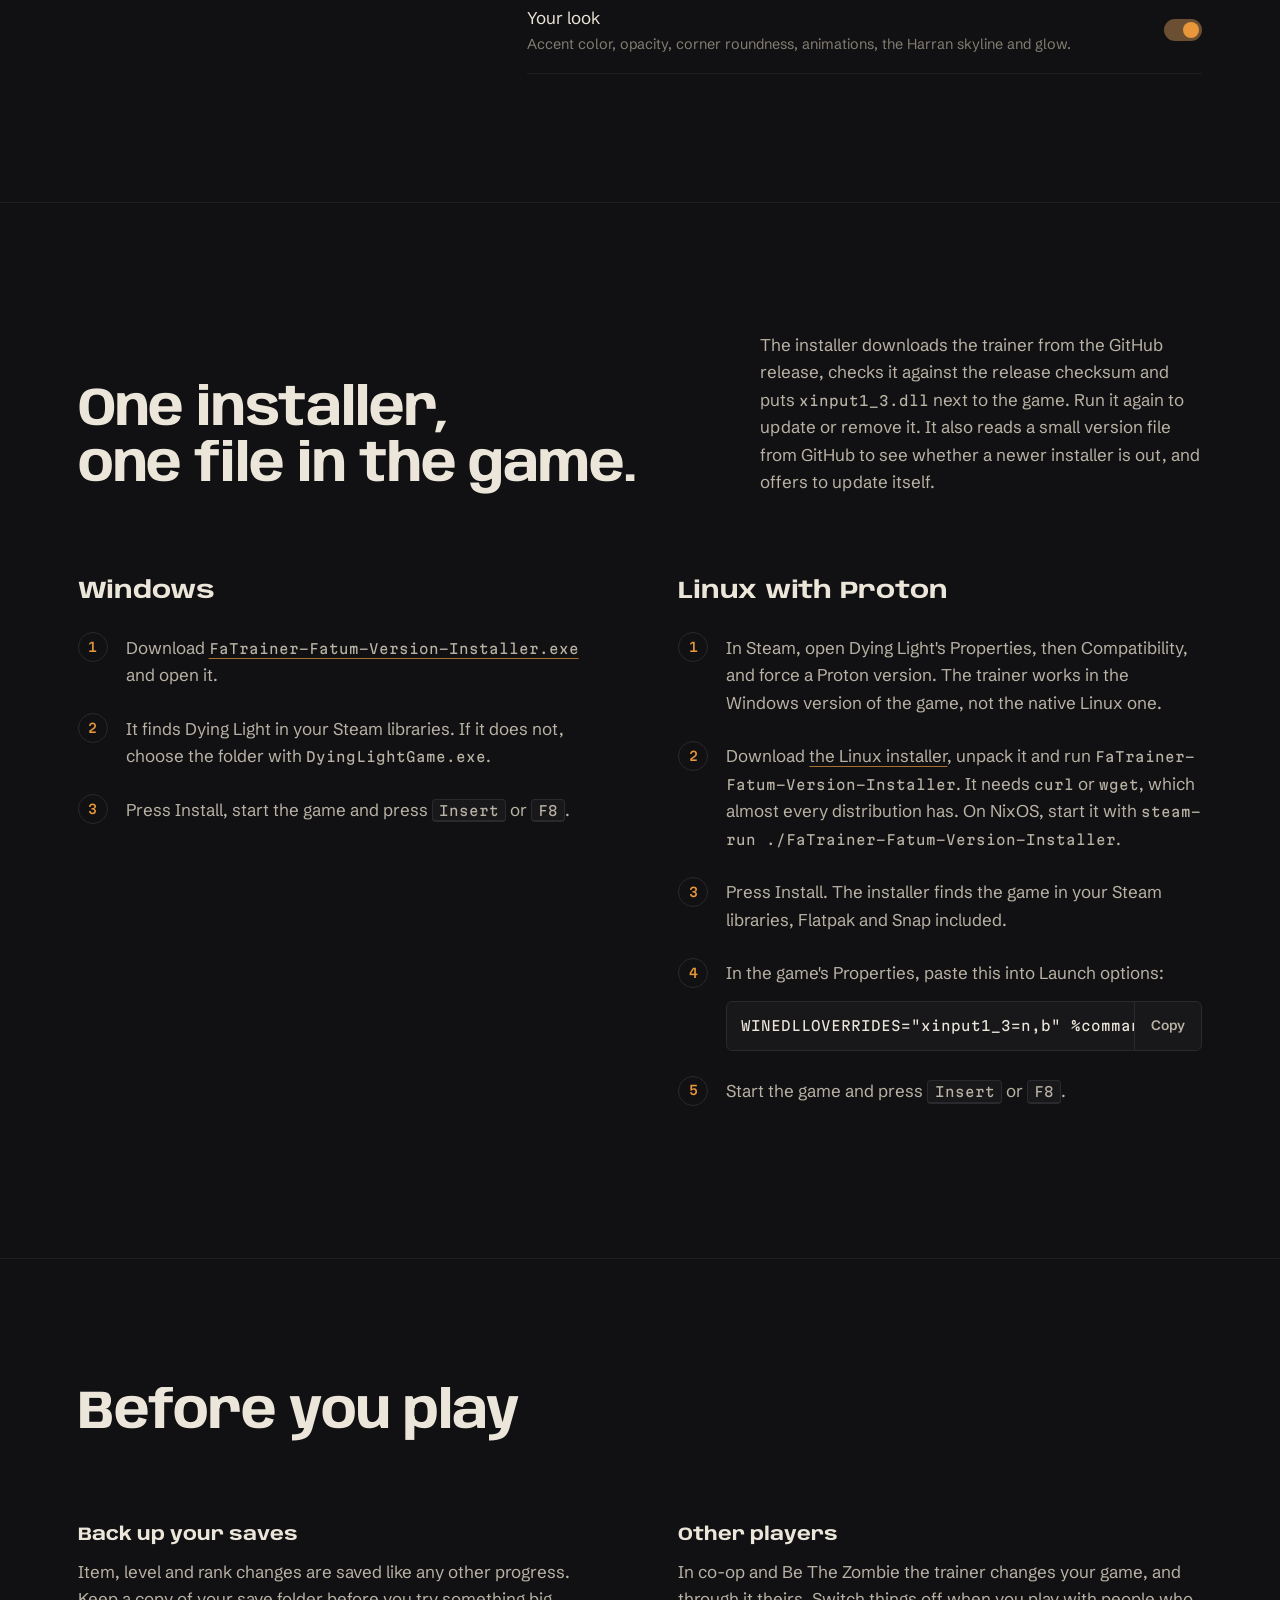
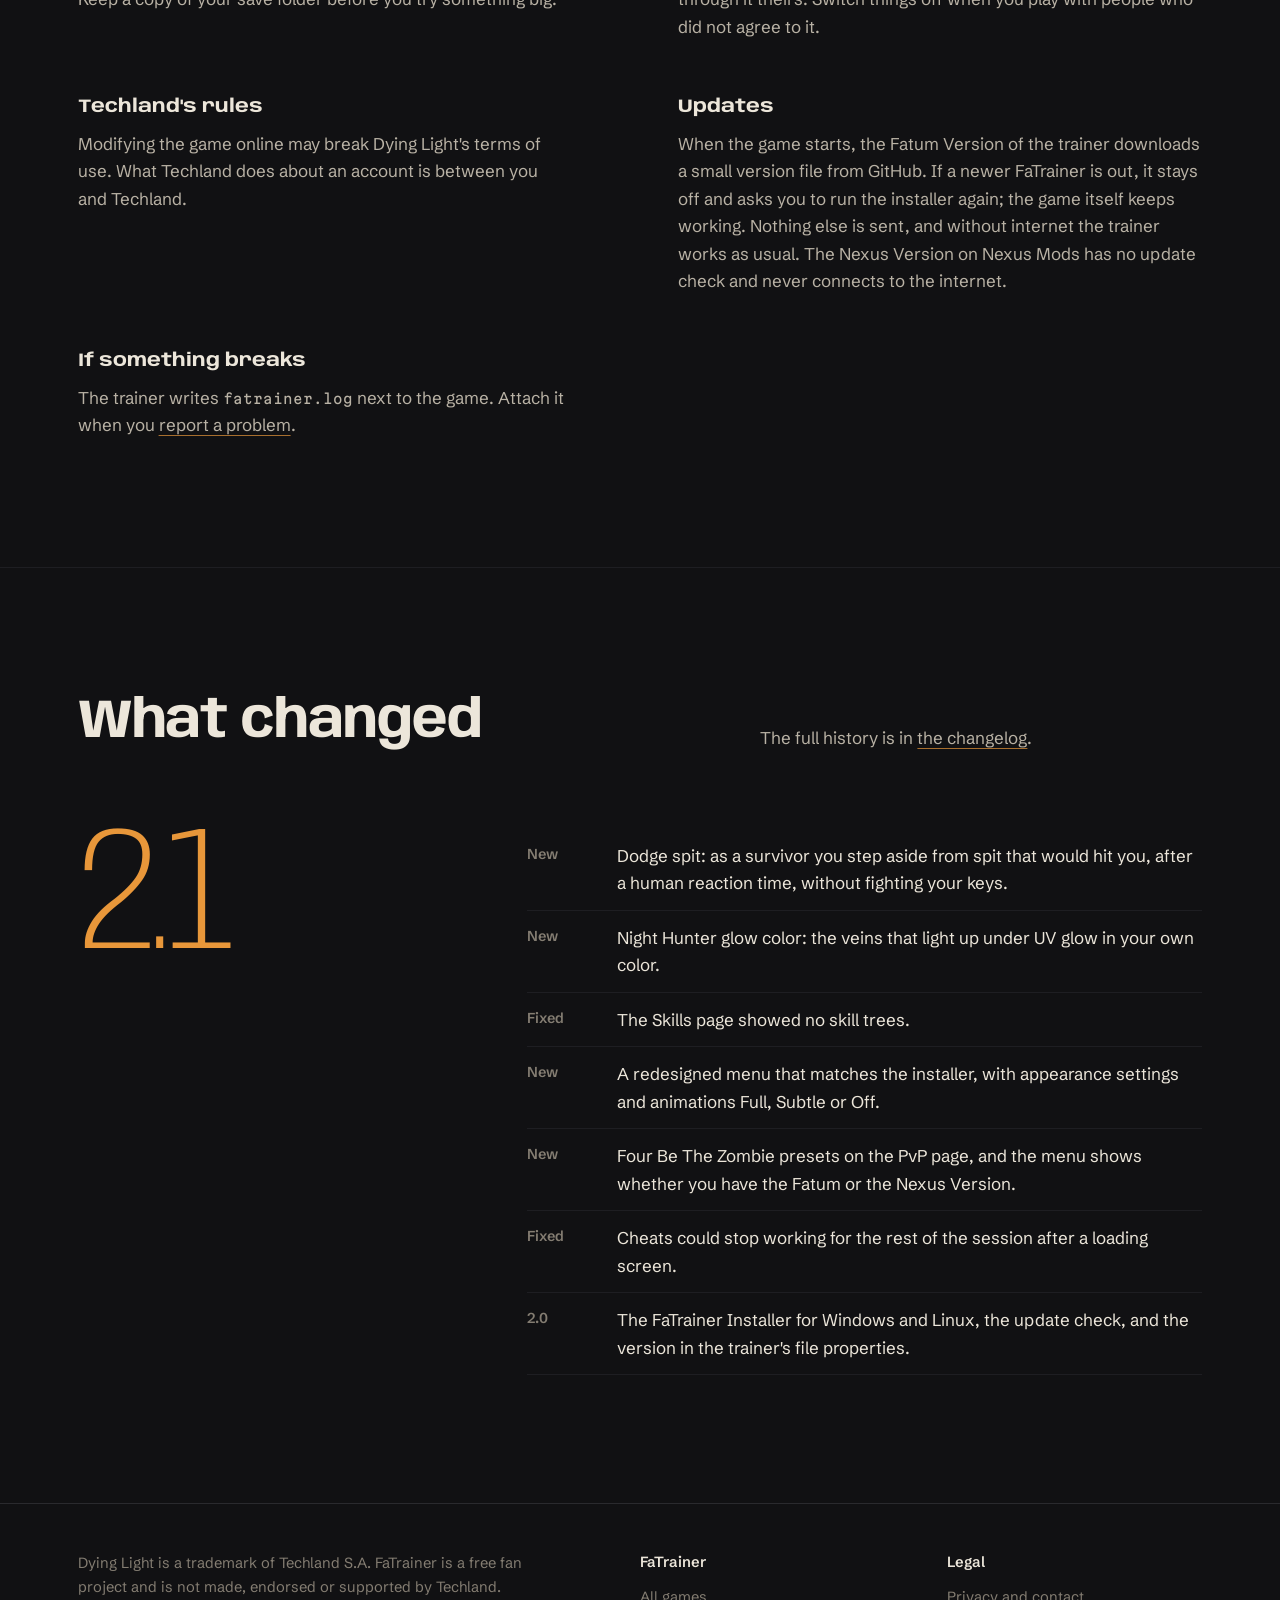
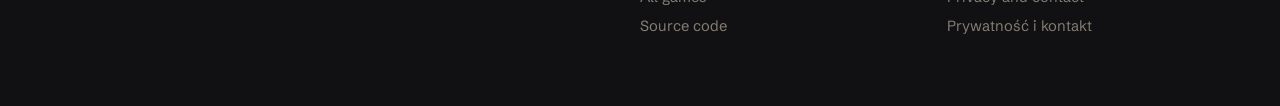
==== commit aae34341: "Separate installer version 1.0 with its own release and self update, installer opens centered on the" ====
--- a/site/dying-light/index.html
+++ b/site/dying-light/index.html
@@ -45,14 +45,14 @@
         <div>
           <p class="lead">Run the installer, start the game and press <kbd>Insert</kbd>. God mode, items, a weapon editor, skill levels, Harran Prison timers and the reach of every Night Hunter attack, all in a menu over the game.</p>
           <div class="actions">
-            <a class="button" href="https://github.com/ifatum/DyingLightFaTrainer/releases/latest/download/FaTrainer-Fatum-Version-Installer.exe">Download for Windows <span>2.1</span></a>
-            <a class="link-arrow" href="https://github.com/ifatum/DyingLightFaTrainer/releases/latest/download/FaTrainer-Fatum-Version-Installer-Linux.tar.gz">Linux</a>
+            <a class="button" href="https://github.com/ifatum/DyingLightFaTrainer/releases/download/installer/FaTrainer-Fatum-Version-Installer.exe">Download for Windows <span>2.1</span></a>
+            <a class="link-arrow" href="https://github.com/ifatum/DyingLightFaTrainer/releases/download/installer/FaTrainer-Fatum-Version-Installer-Linux.tar.gz">Linux</a>
             <a class="link-arrow" href="https://github.com/ifatum/DyingLightFaTrainer">Source code</a>
           </div>
         </div>
         <div class="hero-side">
           <dl>
-            <dt>Installer</dt><dd>Finds the game, installs, updates and removes the trainer</dd>
+            <dt>Installer</dt><dd>Finds the game, installs, updates and removes the trainer, and keeps itself up to date</dd>
             <dt>Opens with</dt><dd><kbd>Insert</kbd> or <kbd>F8</kbd>, or a key you choose</dd>
             <dt>Game</dt><dd>Steam version, with The Following and Harran Prison</dd>
             <dt>License</dt><dd>Free and open source (MIT)</dd>
@@ -193,13 +193,13 @@
     <div class="wrap">
       <div class="head">
         <h2 id="install-title" class="rise"><span class="line-mask"><span>One installer,</span></span><span class="line-mask" style="--i: 1"><span>one file in the game.</span></span></h2>
-        <p class="fade">The installer downloads the trainer from the GitHub release, checks it against the release checksum and puts <code>xinput1_3.dll</code> next to the game. Run it again to update or remove it.</p>
+        <p class="fade">The installer downloads the trainer from the GitHub release, checks it against the release checksum and puts <code>xinput1_3.dll</code> next to the game. Run it again to update or remove it. It also reads a small version file from GitHub to see whether a newer installer is out, and offers to update itself.</p>
       </div>
       <div class="steps">
         <div class="fade">
           <h3>Windows</h3>
           <ol>
-            <li><p>Download <a href="https://github.com/ifatum/DyingLightFaTrainer/releases/latest/download/FaTrainer-Fatum-Version-Installer.exe"><code>FaTrainer-Fatum-Version-Installer.exe</code></a> and open it.</p></li>
+            <li><p>Download <a href="https://github.com/ifatum/DyingLightFaTrainer/releases/download/installer/FaTrainer-Fatum-Version-Installer.exe"><code>FaTrainer-Fatum-Version-Installer.exe</code></a> and open it.</p></li>
             <li><p>It finds Dying Light in your Steam libraries. If it does not, choose the folder with <code>DyingLightGame.exe</code>.</p></li>
             <li><p>Press Install, start the game and press <kbd>Insert</kbd> or <kbd>F8</kbd>.</p></li>
           </ol>
@@ -208,7 +208,7 @@
           <h3>Linux with Proton</h3>
           <ol>
             <li><p>In Steam, open Dying Light's Properties, then Compatibility, and force a Proton version. The trainer works in the Windows version of the game, not the native Linux one.</p></li>
-            <li><p>Download <a href="https://github.com/ifatum/DyingLightFaTrainer/releases/latest/download/FaTrainer-Fatum-Version-Installer-Linux.tar.gz">the Linux installer</a>, unpack it and run <code>FaTrainer-Fatum-Version-Installer</code>. It needs <code>curl</code> or <code>wget</code>, which almost every distribution has. On NixOS, start it with <code>steam-run ./FaTrainer-Fatum-Version-Installer</code>.</p></li>
+            <li><p>Download <a href="https://github.com/ifatum/DyingLightFaTrainer/releases/download/installer/FaTrainer-Fatum-Version-Installer-Linux.tar.gz">the Linux installer</a>, unpack it and run <code>FaTrainer-Fatum-Version-Installer</code>. It needs <code>curl</code> or <code>wget</code>, which almost every distribution has. On NixOS, start it with <code>steam-run ./FaTrainer-Fatum-Version-Installer</code>.</p></li>
             <li><p>Press Install. The installer finds the game in your Steam libraries, Flatpak and Snap included.</p></li>
             <li>
               <p>In the game's Properties, paste this into Launch options:</p>
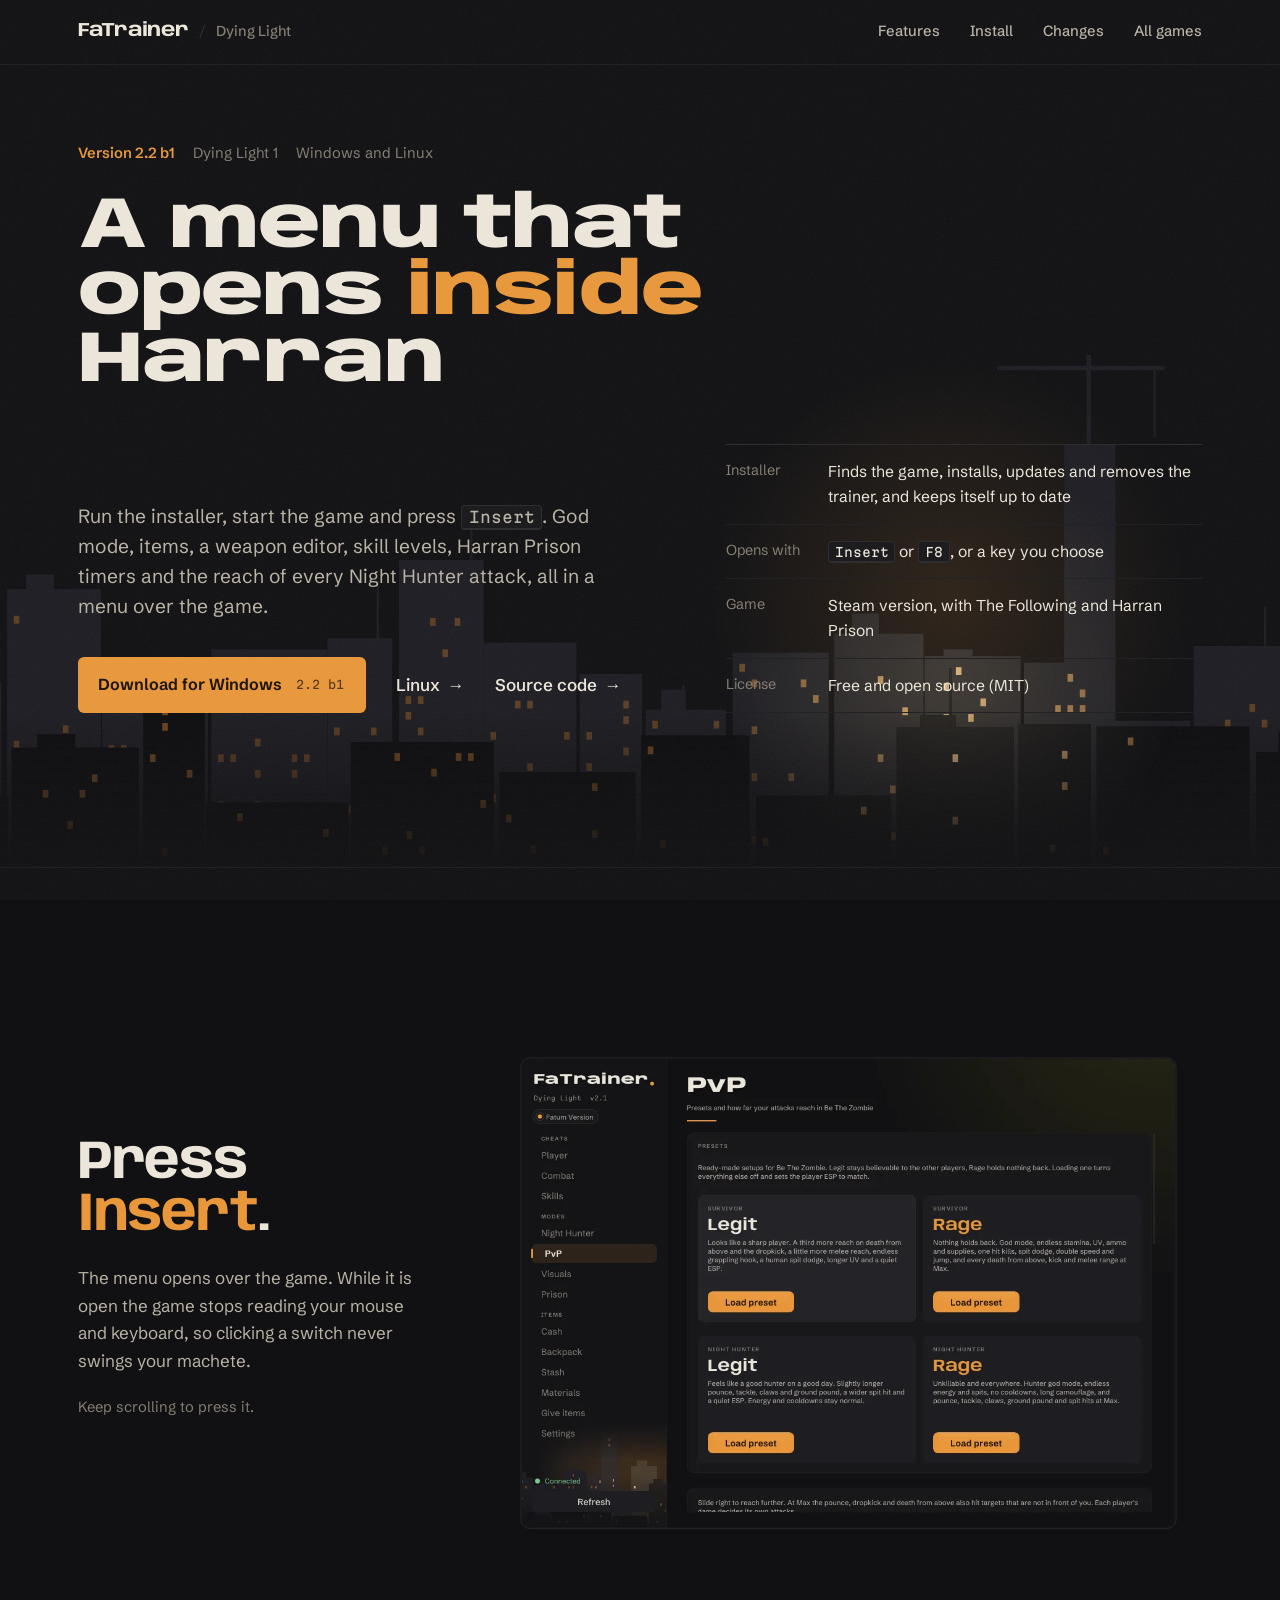
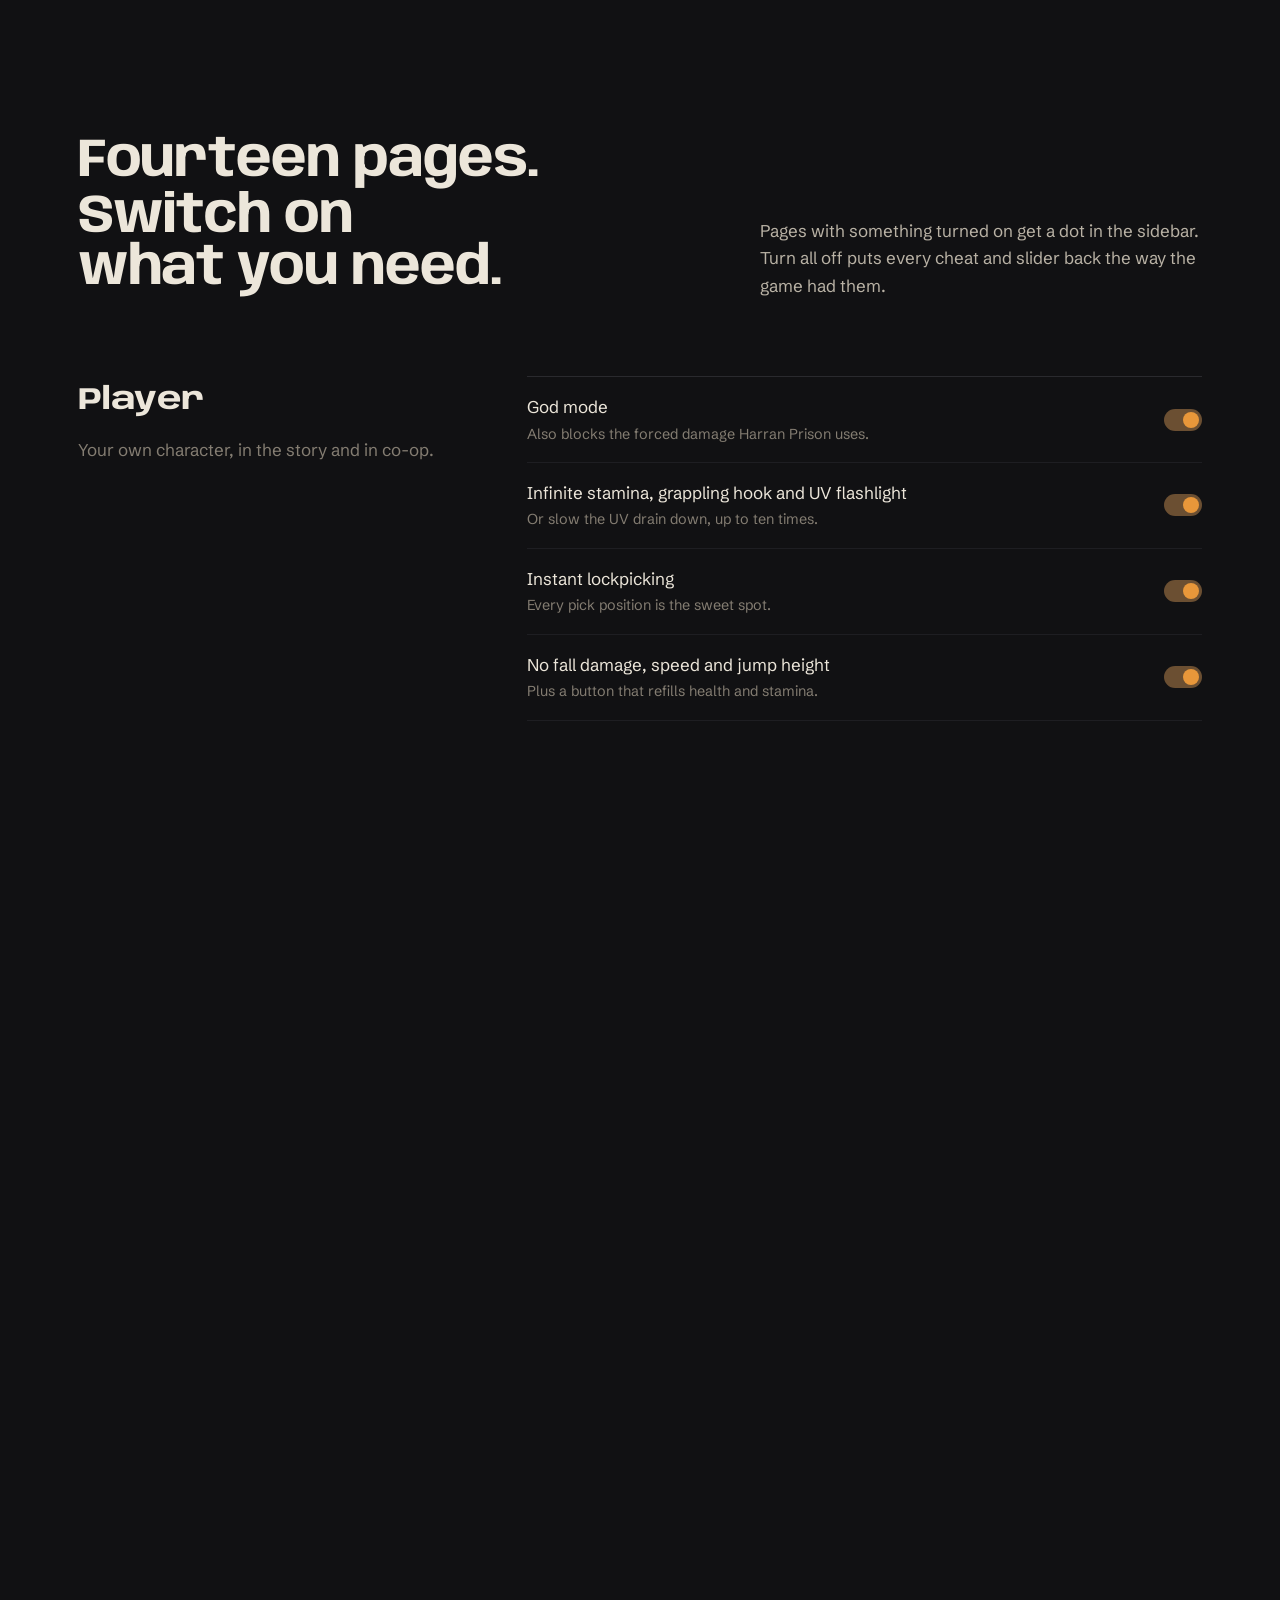
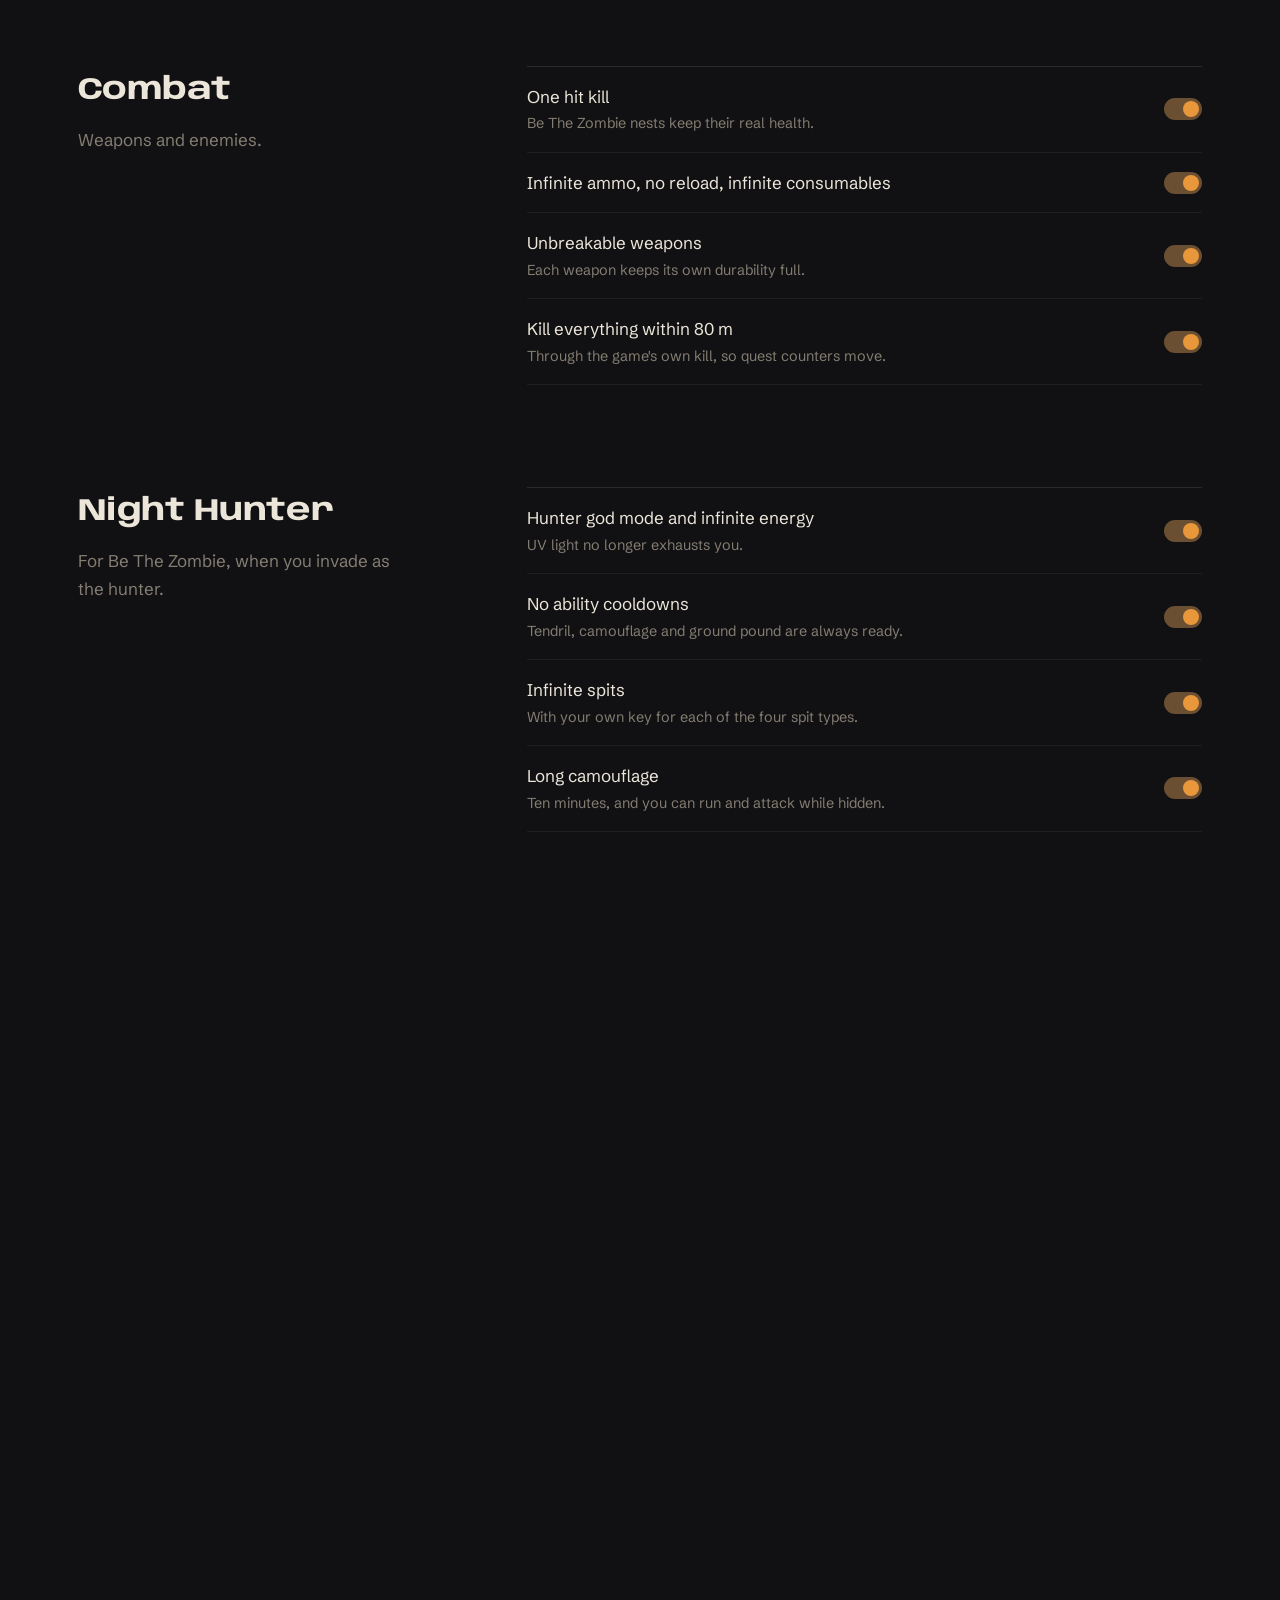
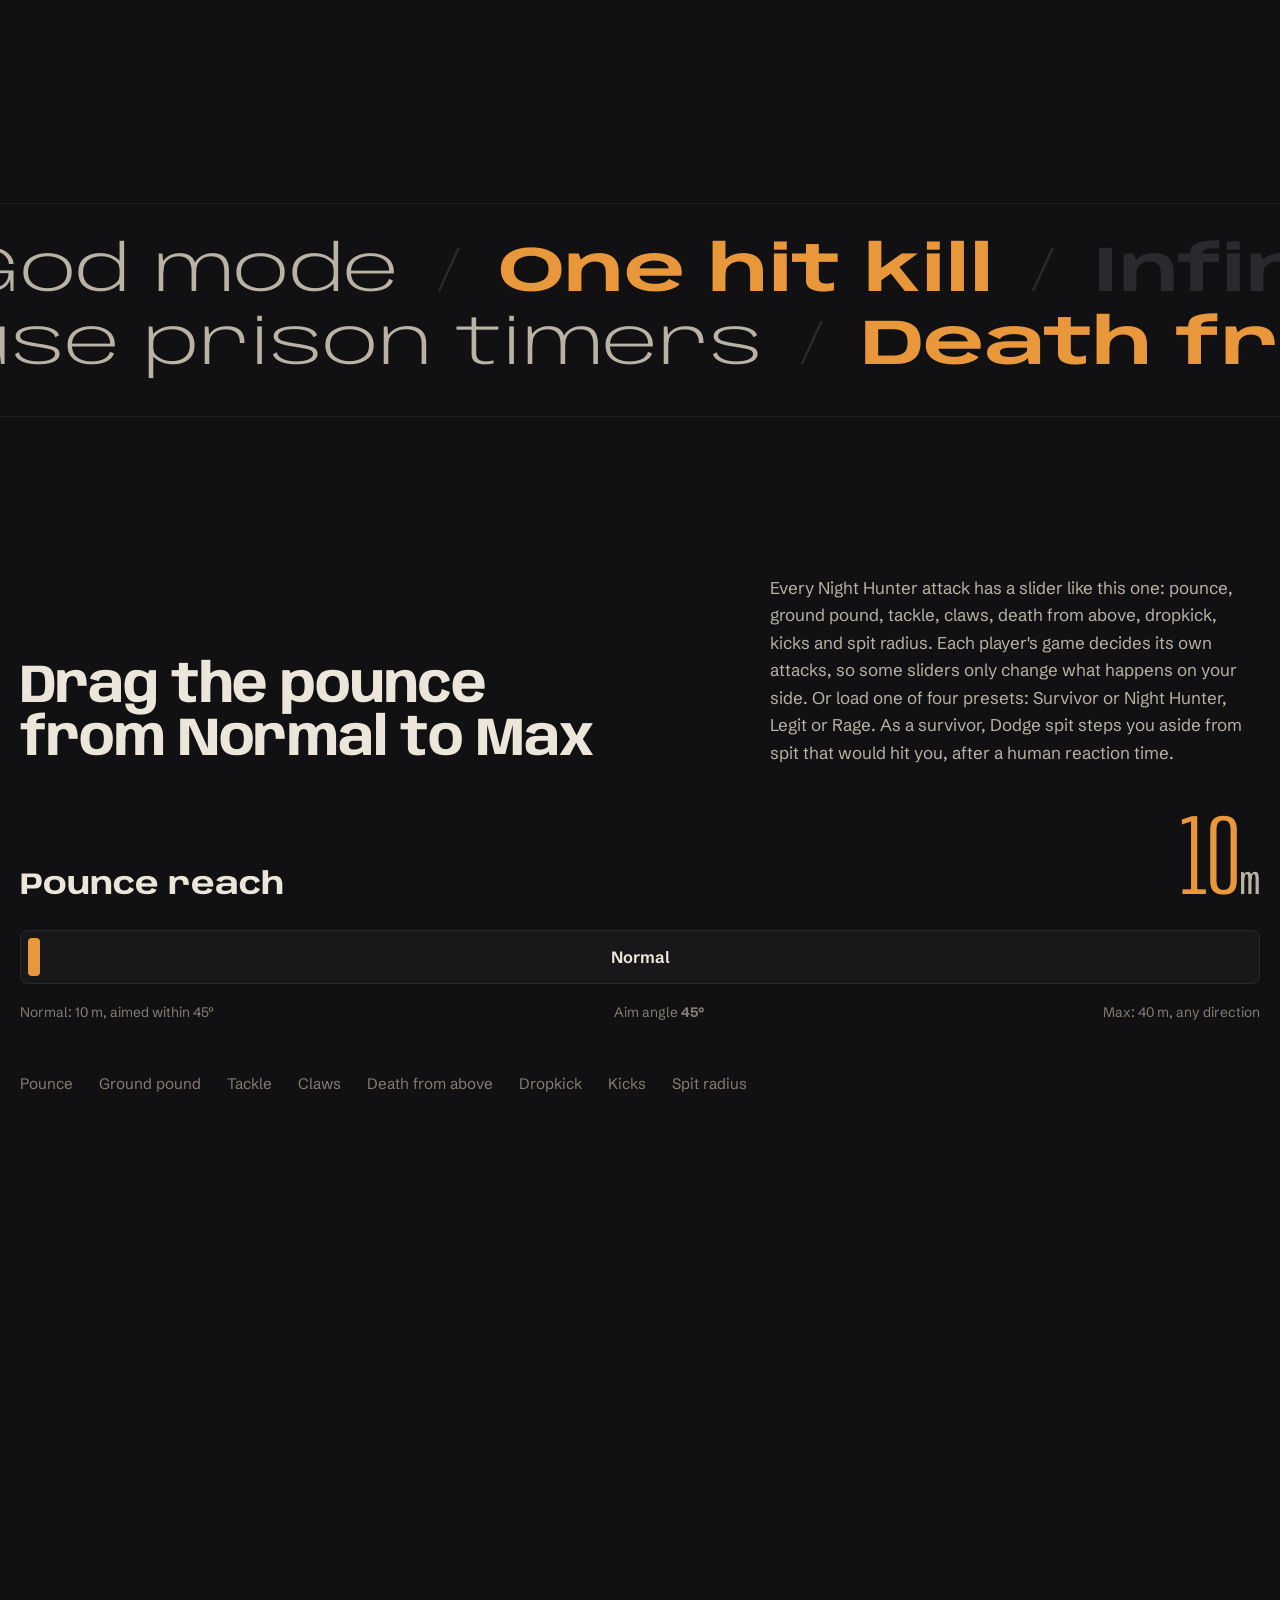
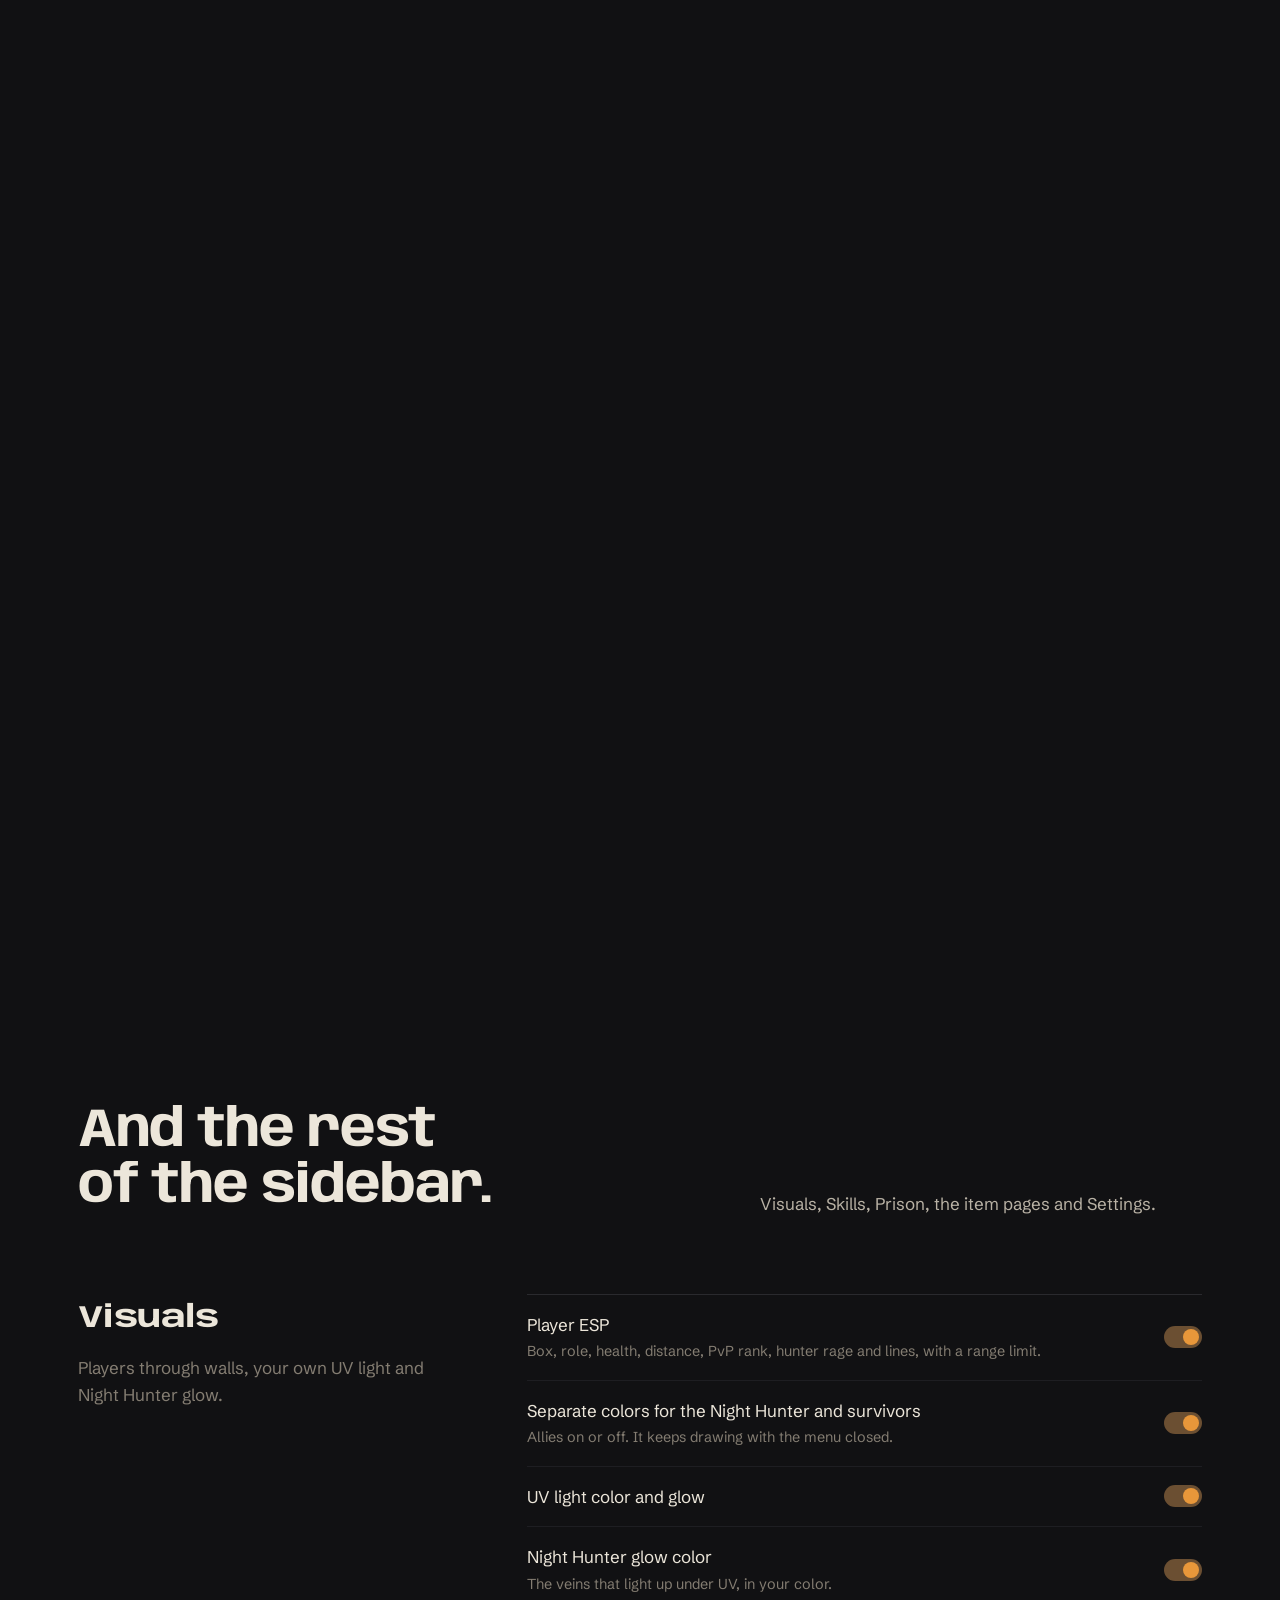
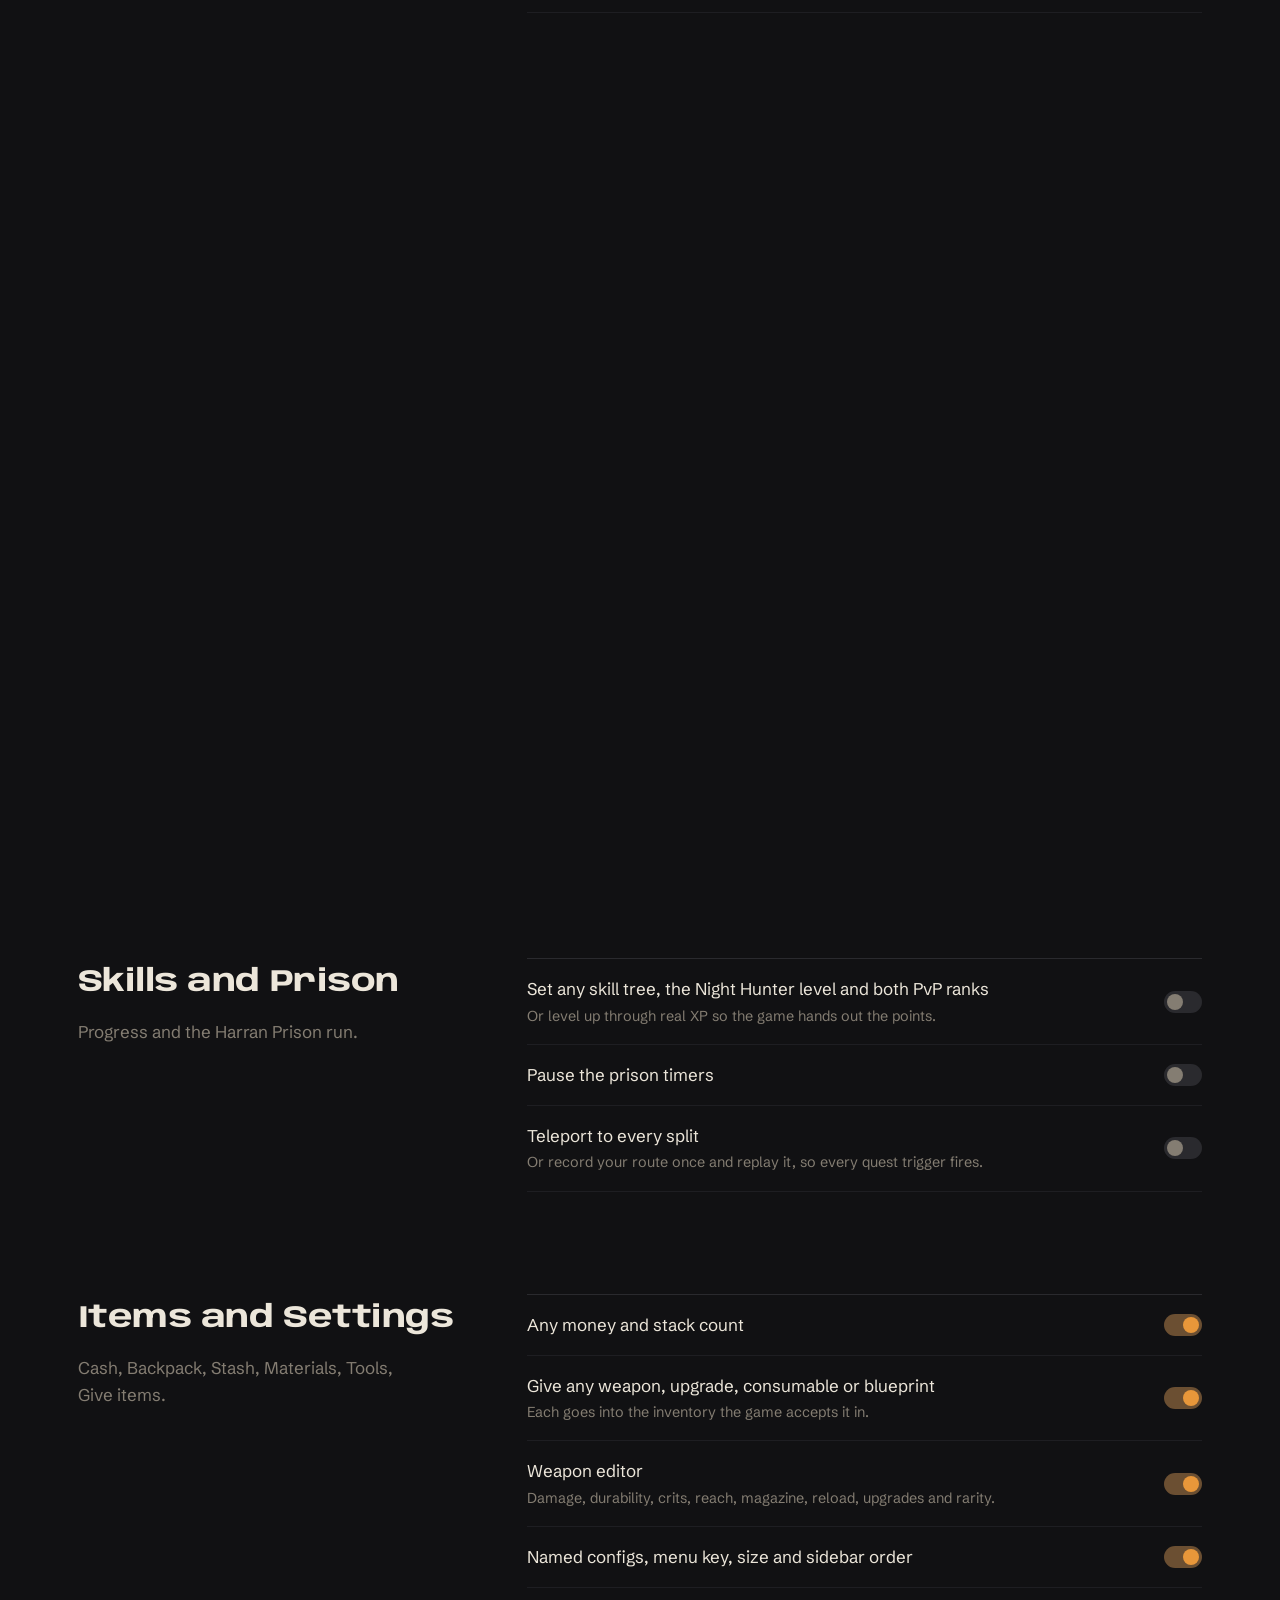
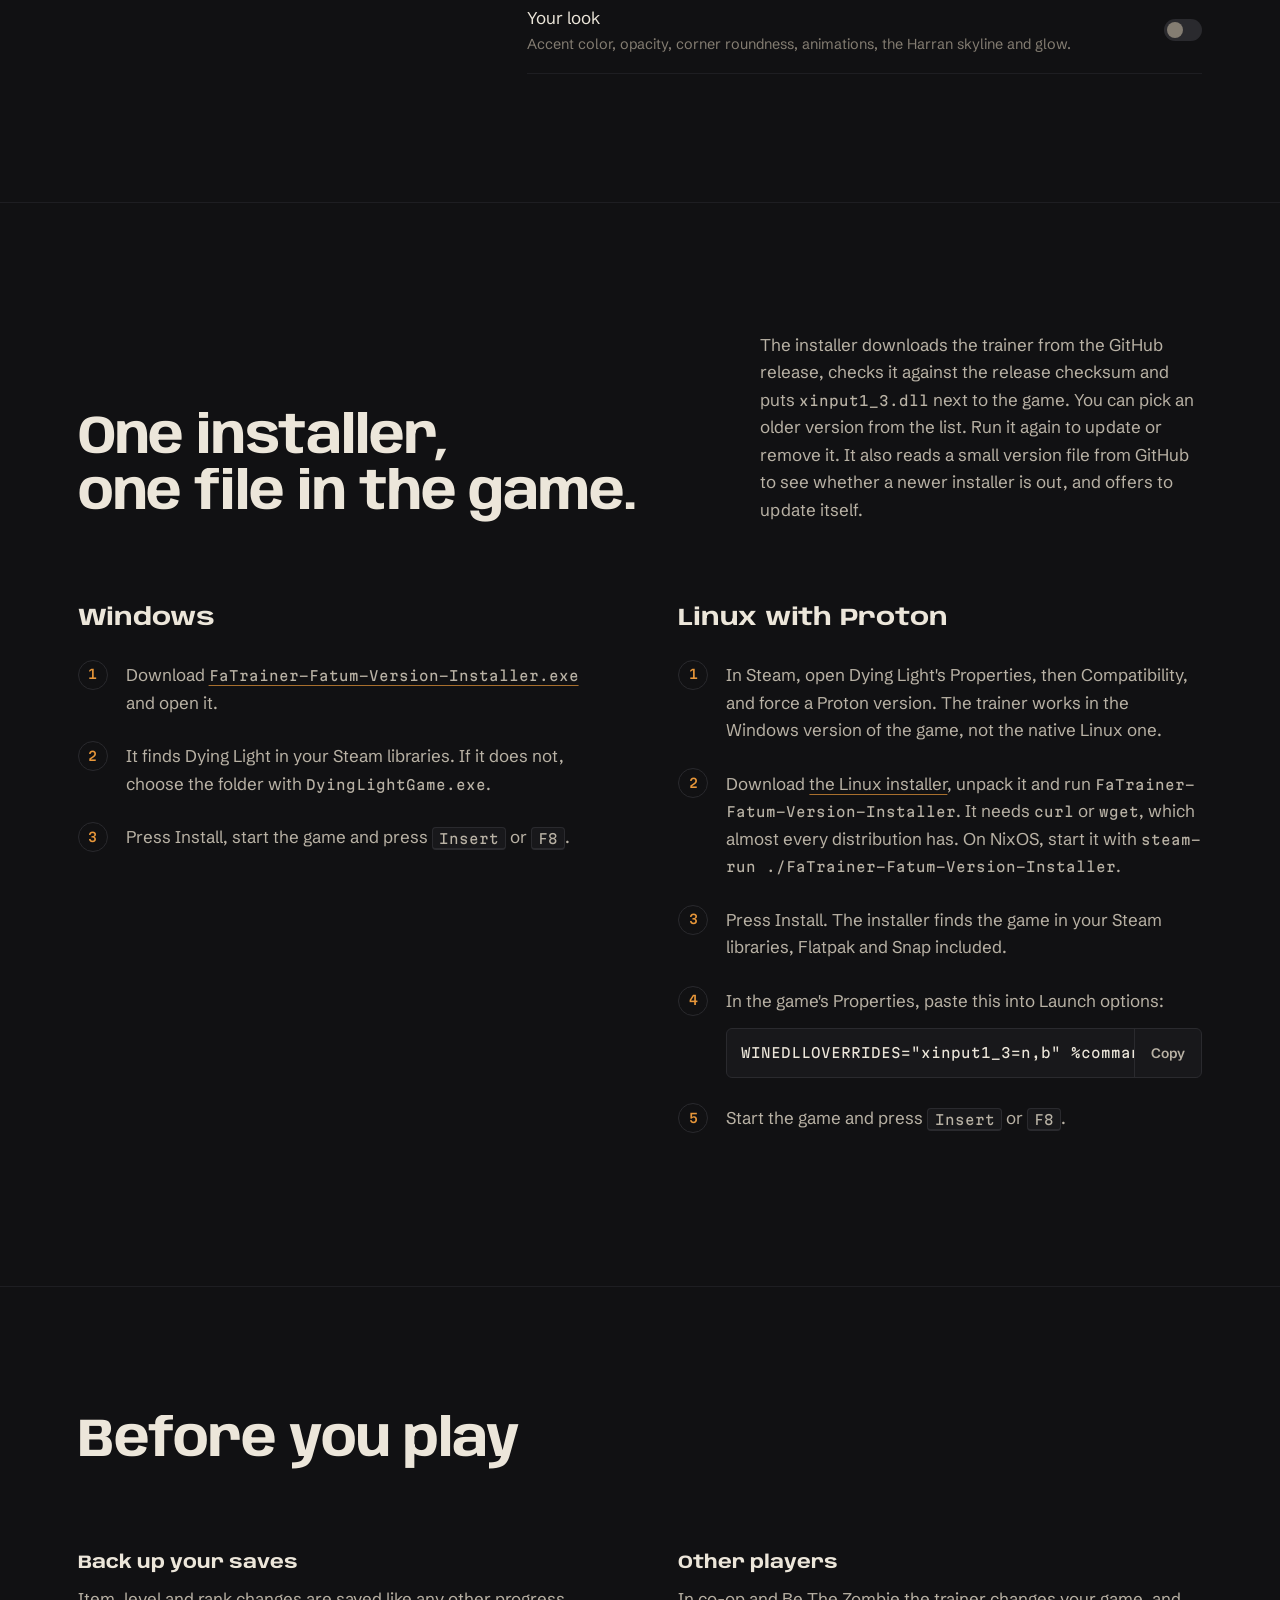
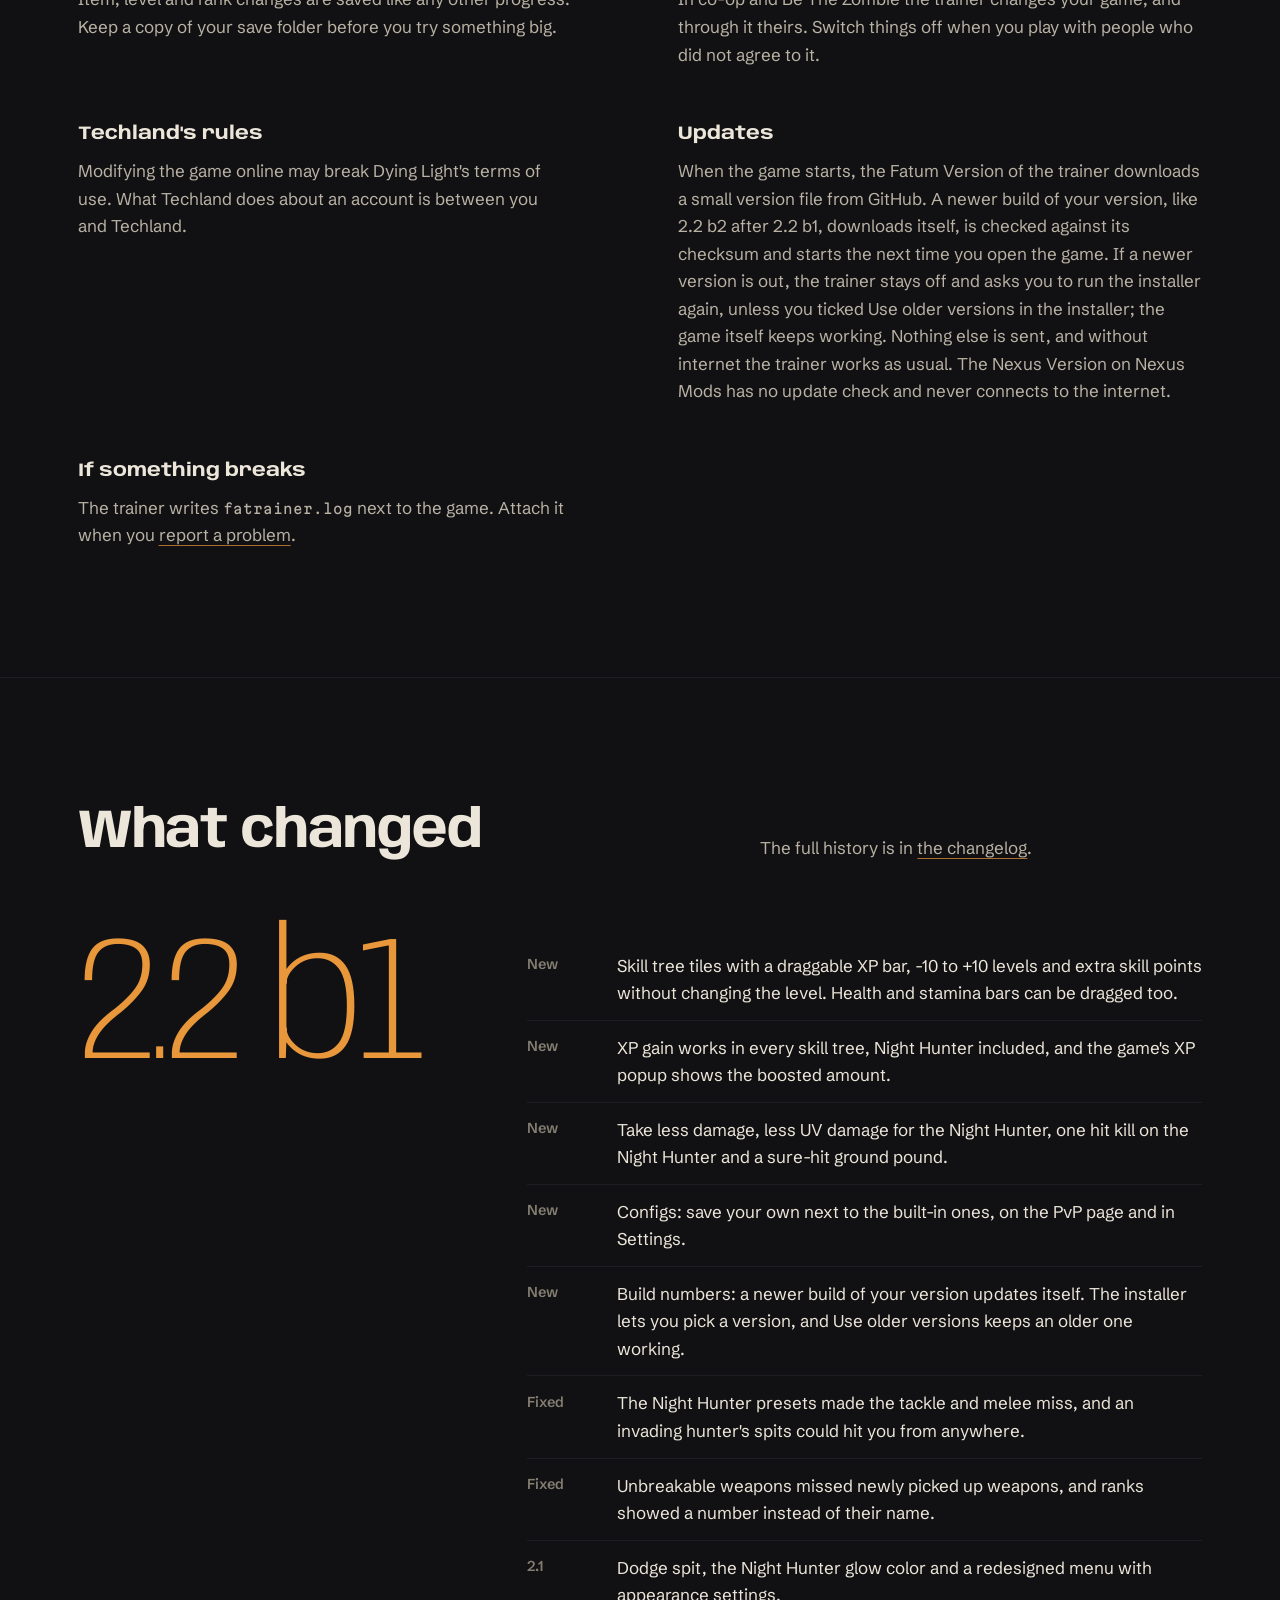
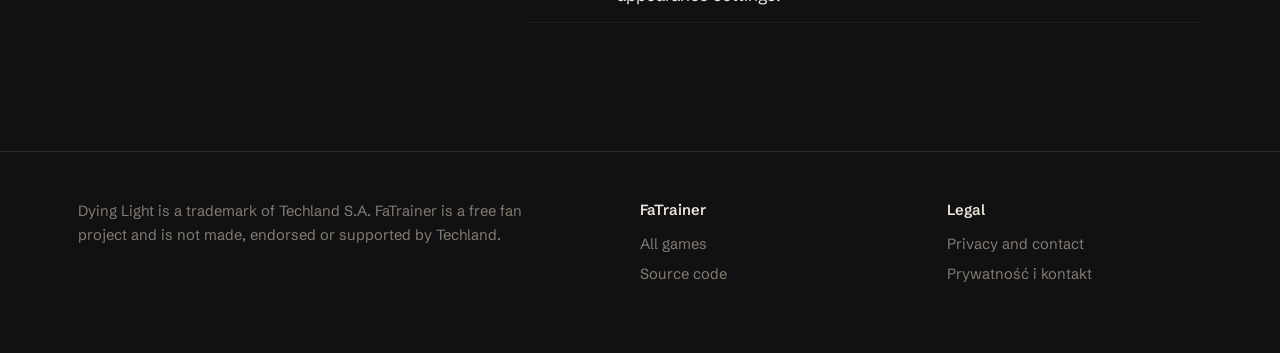
==== commit 7007ff1b: "version.txt names the build on its own line so trainers before 2.2 still see 2.2 as newer; website f" ====
--- a/site/dying-light/index.html
+++ b/site/dying-light/index.html
@@ -36,7 +36,7 @@
     </div>
     <div class="wrap">
       <ul class="kicker">
-        <li>Version 2.1</li>
+        <li>Version 2.2 b1</li>
         <li>Dying Light 1</li>
         <li>Windows and Linux</li>
       </ul>
@@ -45,7 +45,7 @@
         <div>
           <p class="lead">Run the installer, start the game and press <kbd>Insert</kbd>. God mode, items, a weapon editor, skill levels, Harran Prison timers and the reach of every Night Hunter attack, all in a menu over the game.</p>
           <div class="actions">
-            <a class="button" href="https://github.com/ifatum/DyingLightFaTrainer/releases/download/installer/FaTrainer-Fatum-Version-Installer.exe">Download for Windows <span>2.1</span></a>
+            <a class="button" href="https://github.com/ifatum/DyingLightFaTrainer/releases/download/installer/FaTrainer-Fatum-Version-Installer.exe">Download for Windows <span>2.2 b1</span></a>
             <a class="link-arrow" href="https://github.com/ifatum/DyingLightFaTrainer/releases/download/installer/FaTrainer-Fatum-Version-Installer-Linux.tar.gz">Linux</a>
             <a class="link-arrow" href="https://github.com/ifatum/DyingLightFaTrainer">Source code</a>
           </div>
@@ -193,7 +193,7 @@
     <div class="wrap">
       <div class="head">
         <h2 id="install-title" class="rise"><span class="line-mask"><span>One installer,</span></span><span class="line-mask" style="--i: 1"><span>one file in the game.</span></span></h2>
-        <p class="fade">The installer downloads the trainer from the GitHub release, checks it against the release checksum and puts <code>xinput1_3.dll</code> next to the game. Run it again to update or remove it. It also reads a small version file from GitHub to see whether a newer installer is out, and offers to update itself.</p>
+        <p class="fade">The installer downloads the trainer from the GitHub release, checks it against the release checksum and puts <code>xinput1_3.dll</code> next to the game. You can pick an older version from the list. Run it again to update or remove it. It also reads a small version file from GitHub to see whether a newer installer is out, and offers to update itself.</p>
       </div>
       <div class="steps">
         <div class="fade">
@@ -230,7 +230,7 @@
         <div class="fade"><h3>Back up your saves</h3><p>Item, level and rank changes are saved like any other progress. Keep a copy of your save folder before you try something big.</p></div>
         <div class="fade"><h3>Other players</h3><p>In co-op and Be The Zombie the trainer changes your game, and through it theirs. Switch things off when you play with people who did not agree to it.</p></div>
         <div class="fade"><h3>Techland's rules</h3><p>Modifying the game online may break Dying Light's terms of use. What Techland does about an account is between you and Techland.</p></div>
-        <div class="fade"><h3>Updates</h3><p>When the game starts, the Fatum Version of the trainer downloads a small version file from GitHub. If a newer FaTrainer is out, it stays off and asks you to run the installer again; the game itself keeps working. Nothing else is sent, and without internet the trainer works as usual. The Nexus Version on Nexus Mods has no update check and never connects to the internet.</p></div>
+        <div class="fade"><h3>Updates</h3><p>When the game starts, the Fatum Version of the trainer downloads a small version file from GitHub. A newer build of your version, like 2.2 b2 after 2.2 b1, downloads itself, is checked against its checksum and starts the next time you open the game. If a newer version is out, the trainer stays off and asks you to run the installer again, unless you ticked Use older versions in the installer; the game itself keeps working. Nothing else is sent, and without internet the trainer works as usual. The Nexus Version on Nexus Mods has no update check and never connects to the internet.</p></div>
         <div class="fade"><h3>If something breaks</h3><p>The trainer writes <code>fatrainer.log</code> next to the game. Attach it when you <a href="https://github.com/ifatum/DyingLightFaTrainer/issues">report a problem</a>.</p></div>
       </div>
     </div>
@@ -243,15 +243,16 @@
         <p class="fade">The full history is in <a href="https://github.com/ifatum/DyingLightFaTrainer/blob/main/CHANGELOG.md">the changelog</a>.</p>
       </div>
       <div class="release">
-        <div class="number stretch" data-p aria-label="Version 2.1">2.1</div>
+        <div class="number stretch" data-p aria-label="Version 2.2 b1">2.2 b1</div>
         <ul data-stagger>
-          <li class="fade"><b>New</b><span>Dodge spit: as a survivor you step aside from spit that would hit you, after a human reaction time, without fighting your keys.</span></li>
-          <li class="fade"><b>New</b><span>Night Hunter glow color: the veins that light up under UV glow in your own color.</span></li>
-          <li class="fade"><b>Fixed</b><span>The Skills page showed no skill trees.</span></li>
-          <li class="fade"><b>New</b><span>A redesigned menu that matches the installer, with appearance settings and animations Full, Subtle or Off.</span></li>
-          <li class="fade"><b>New</b><span>Four Be The Zombie presets on the PvP page, and the menu shows whether you have the Fatum or the Nexus Version.</span></li>
-          <li class="fade"><b>Fixed</b><span>Cheats could stop working for the rest of the session after a loading screen.</span></li>
-          <li class="fade"><b>2.0</b><span>The FaTrainer Installer for Windows and Linux, the update check, and the version in the trainer's file properties.</span></li>
+          <li class="fade"><b>New</b><span>Skill tree tiles with a draggable XP bar, -10 to +10 levels and extra skill points without changing the level. Health and stamina bars can be dragged too.</span></li>
+          <li class="fade"><b>New</b><span>XP gain works in every skill tree, Night Hunter included, and the game's XP popup shows the boosted amount.</span></li>
+          <li class="fade"><b>New</b><span>Take less damage, less UV damage for the Night Hunter, one hit kill on the Night Hunter and a sure-hit ground pound.</span></li>
+          <li class="fade"><b>New</b><span>Configs: save your own next to the built-in ones, on the PvP page and in Settings.</span></li>
+          <li class="fade"><b>New</b><span>Build numbers: a newer build of your version updates itself. The installer lets you pick a version, and Use older versions keeps an older one working.</span></li>
+          <li class="fade"><b>Fixed</b><span>The Night Hunter presets made the tackle and melee miss, and an invading hunter's spits could hit you from anywhere.</span></li>
+          <li class="fade"><b>Fixed</b><span>Unbreakable weapons missed newly picked up weapons, and ranks showed a number instead of their name.</span></li>
+          <li class="fade"><b>2.1</b><span>Dodge spit, the Night Hunter glow color and a redesigned menu with appearance settings.</span></li>
         </ul>
       </div>
     </div>
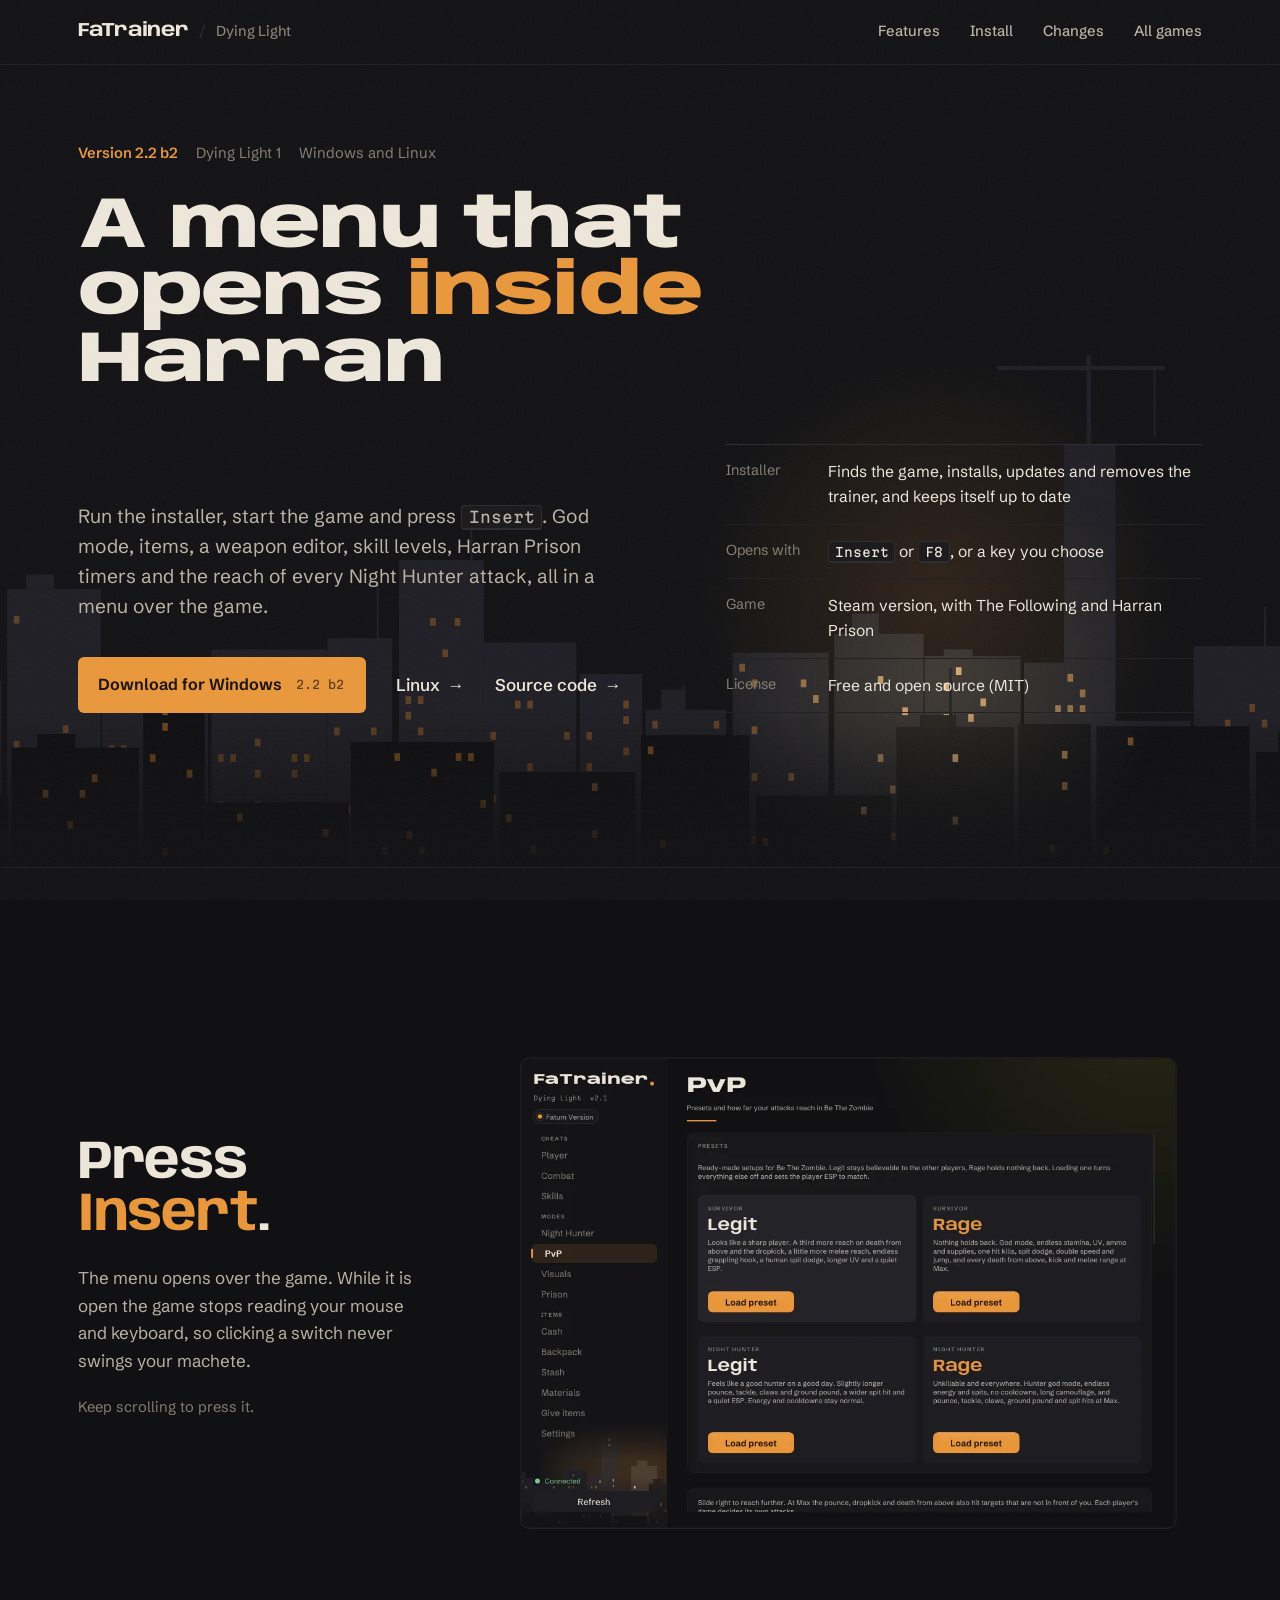
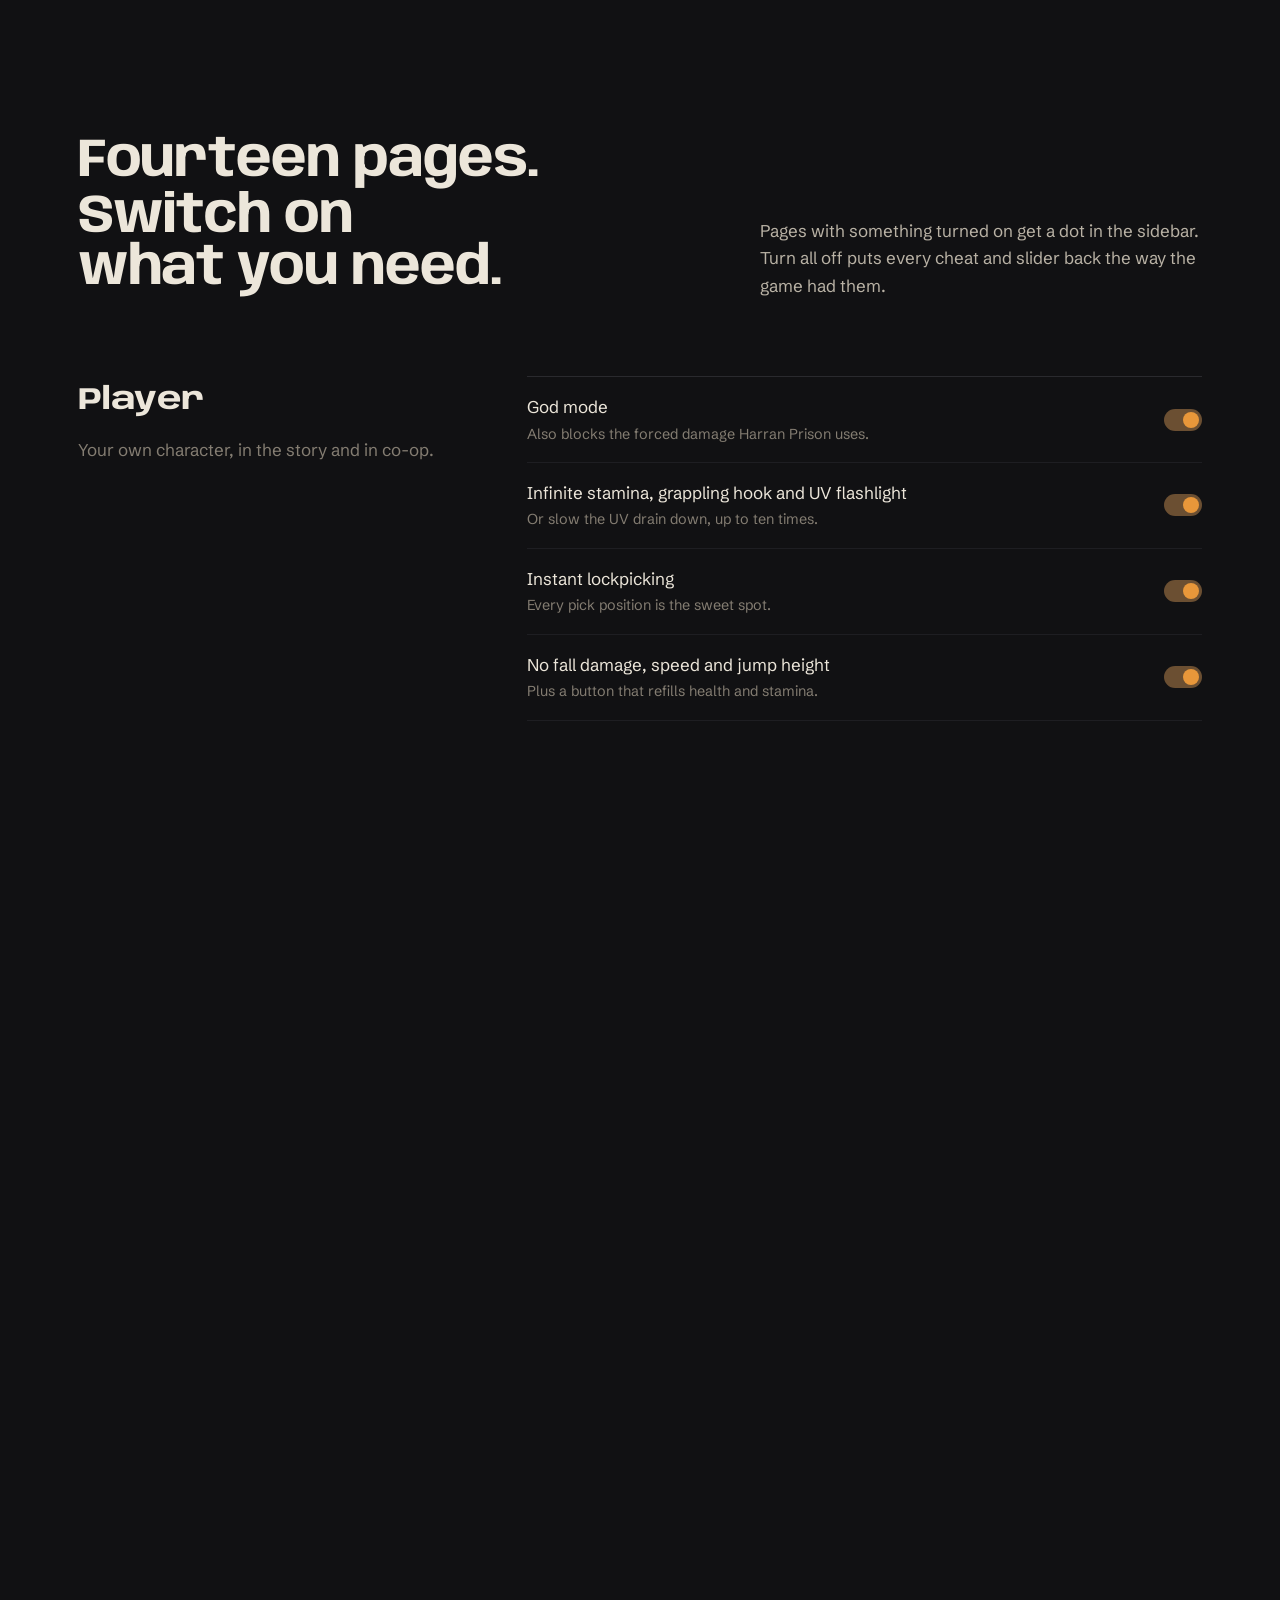
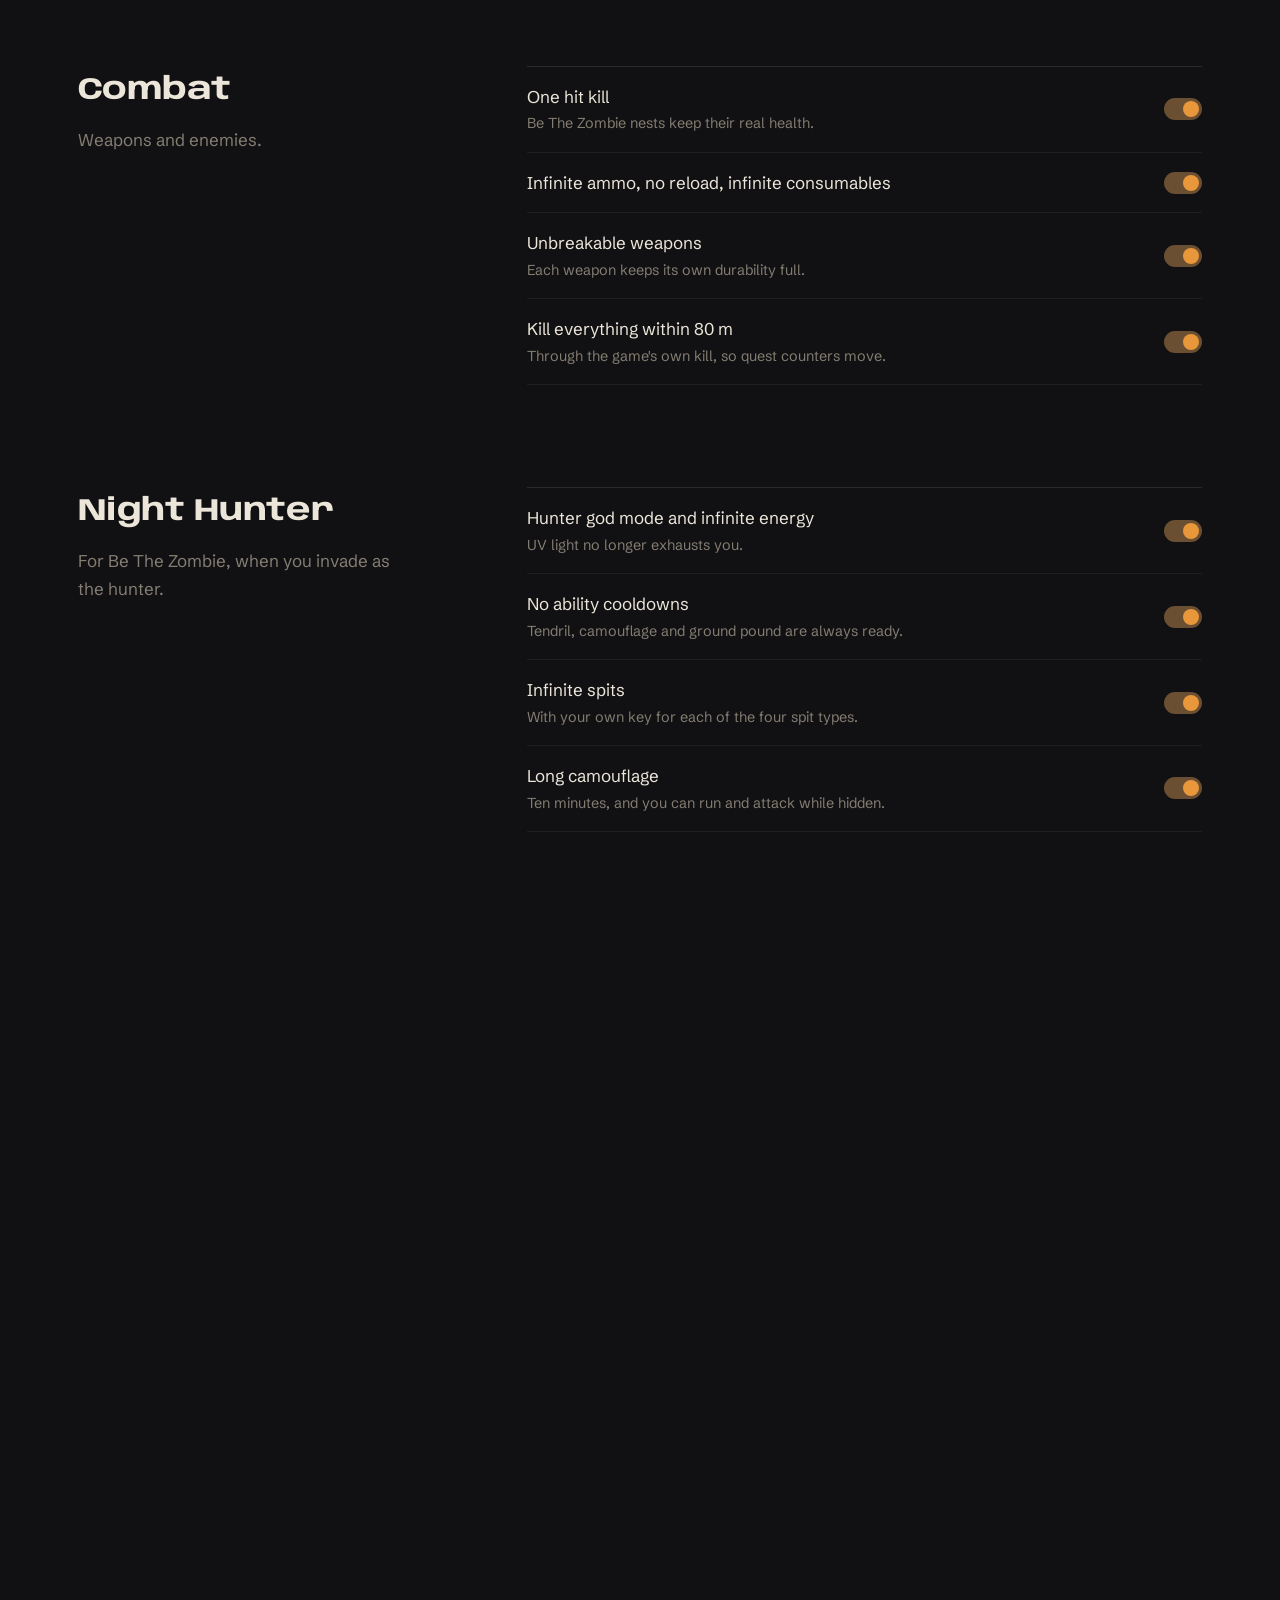
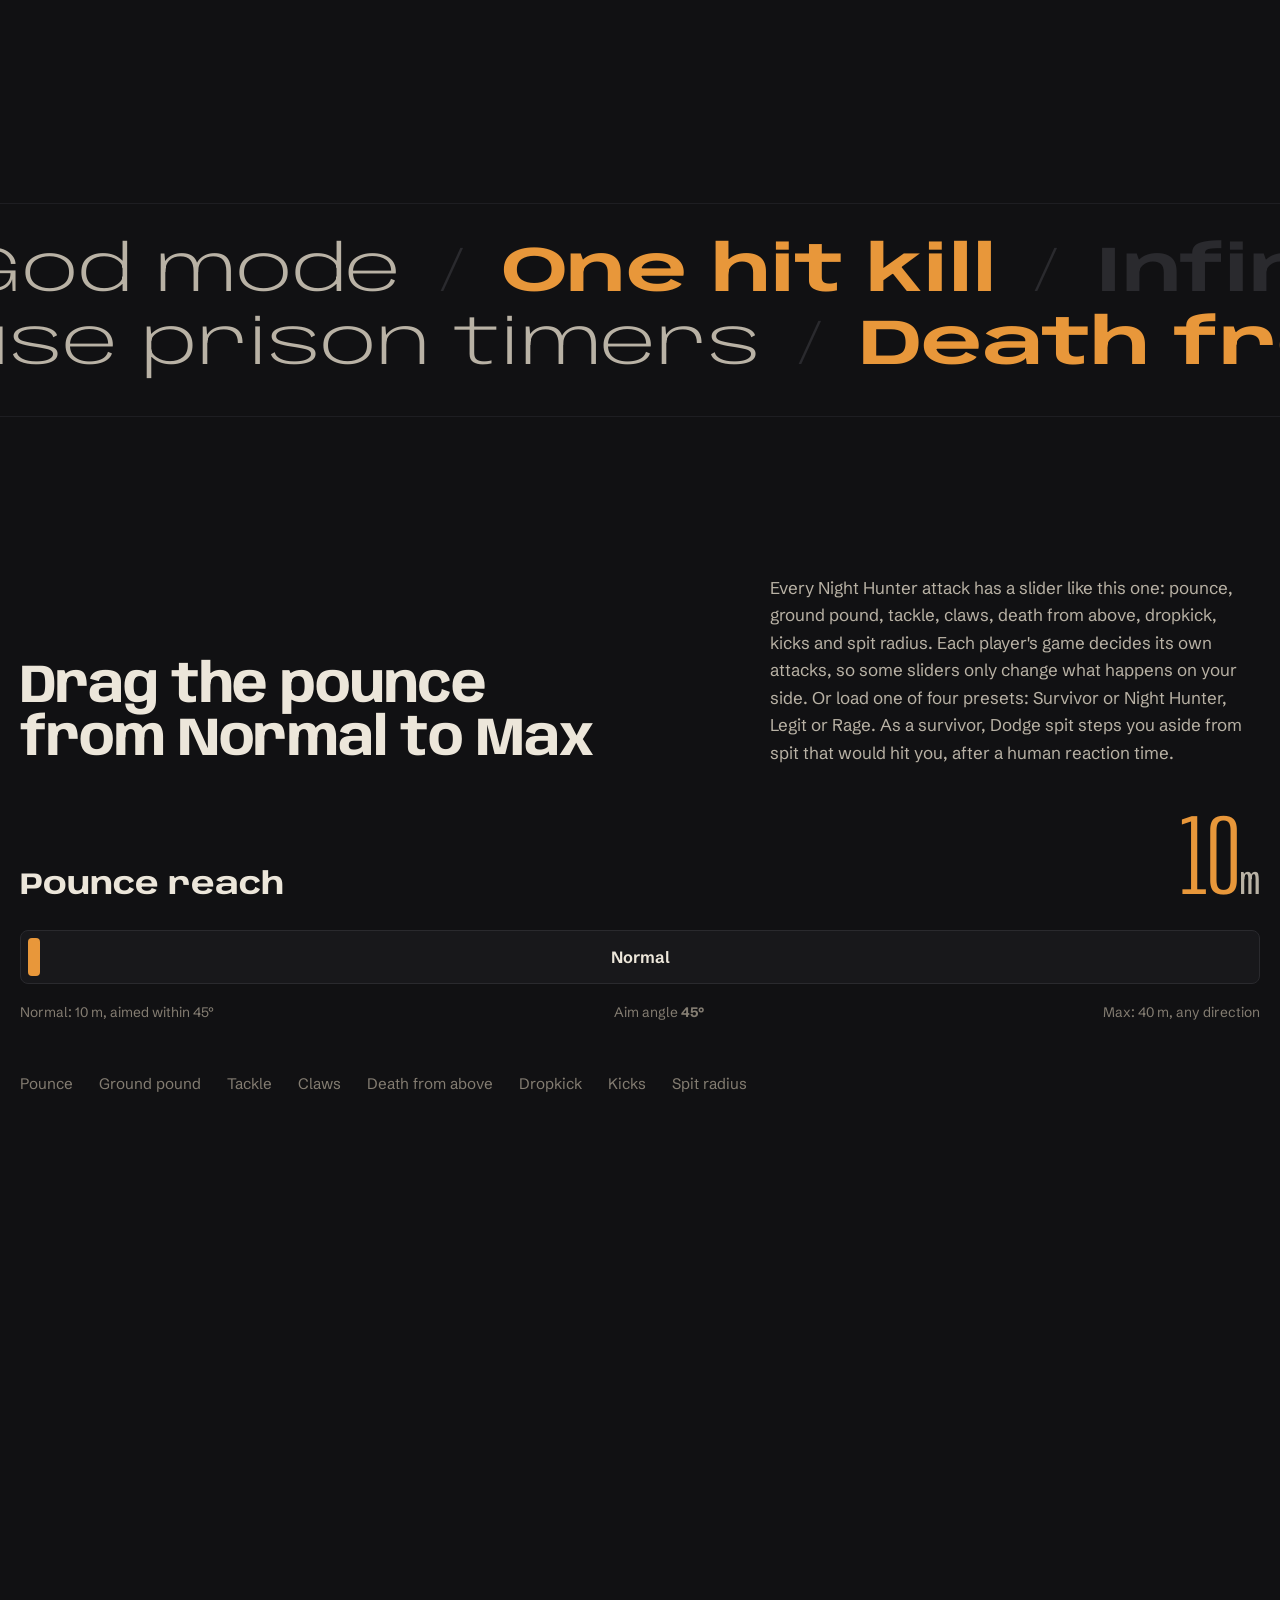
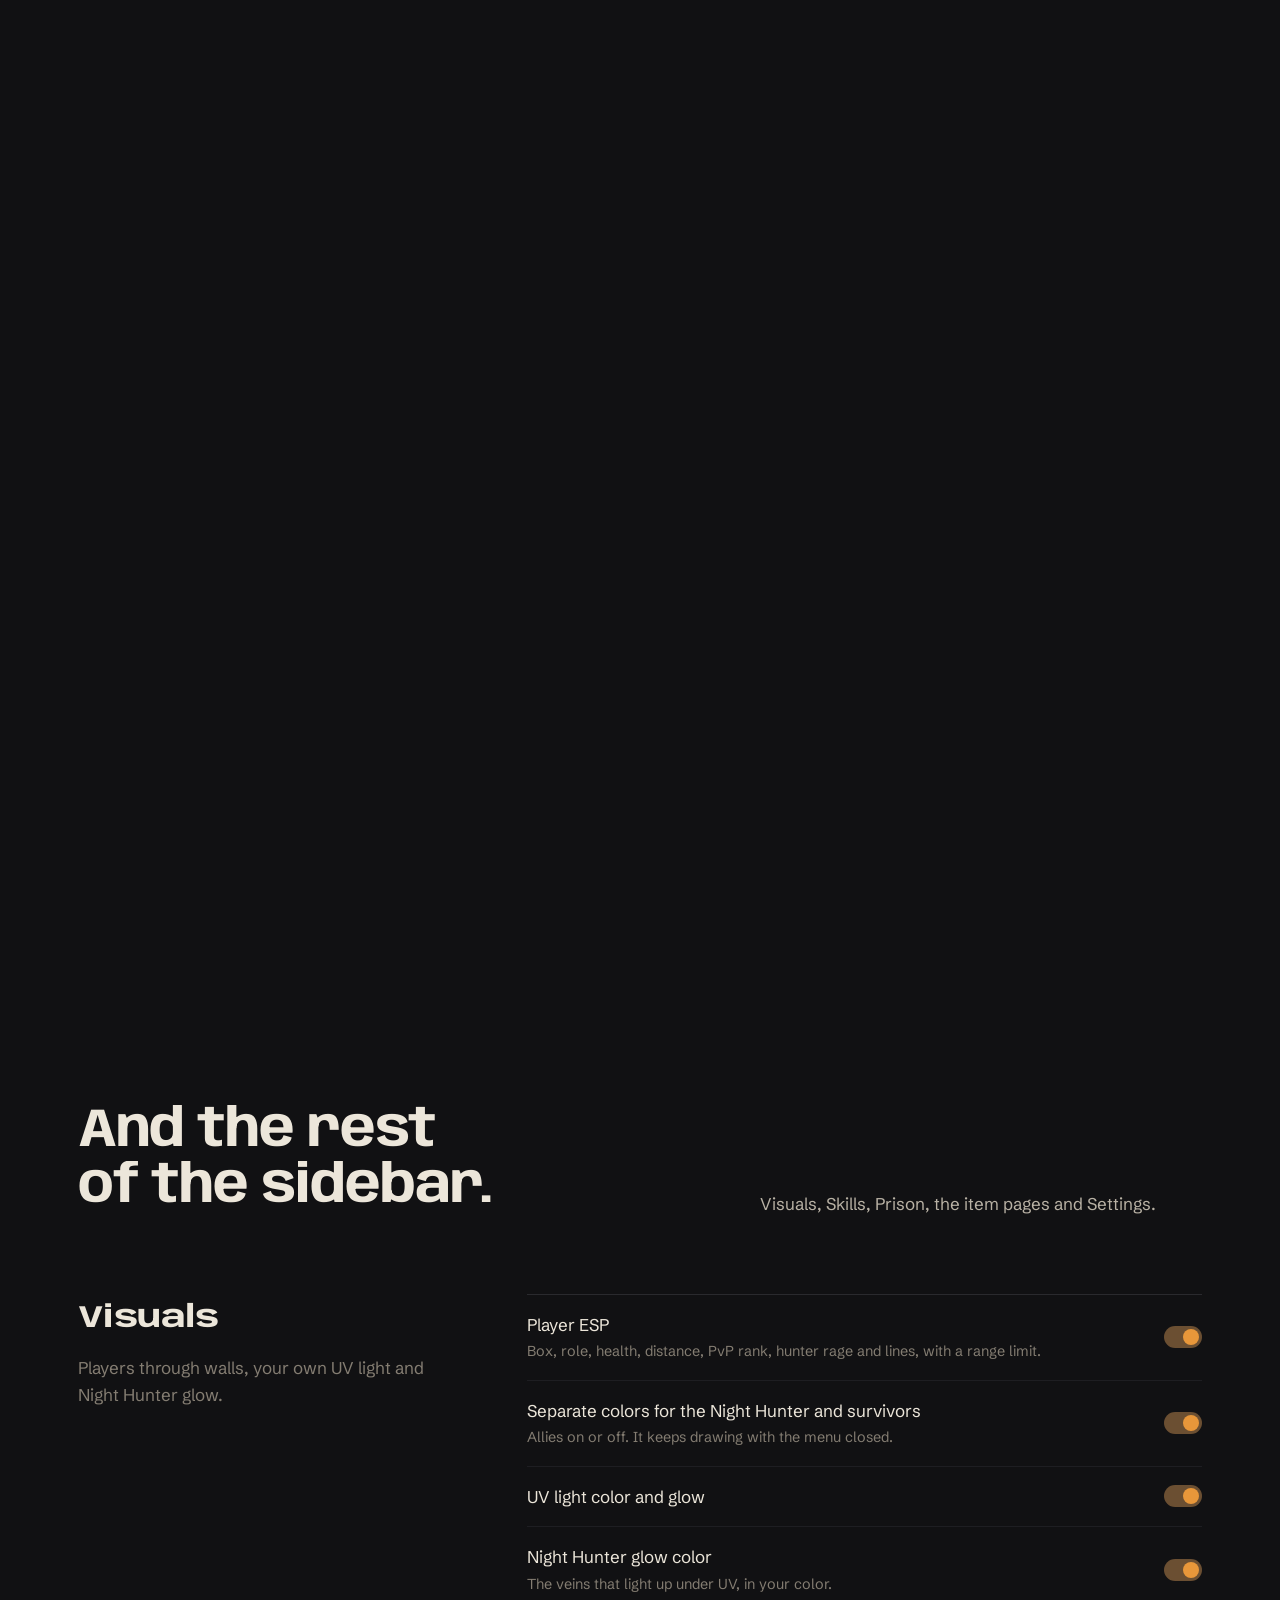
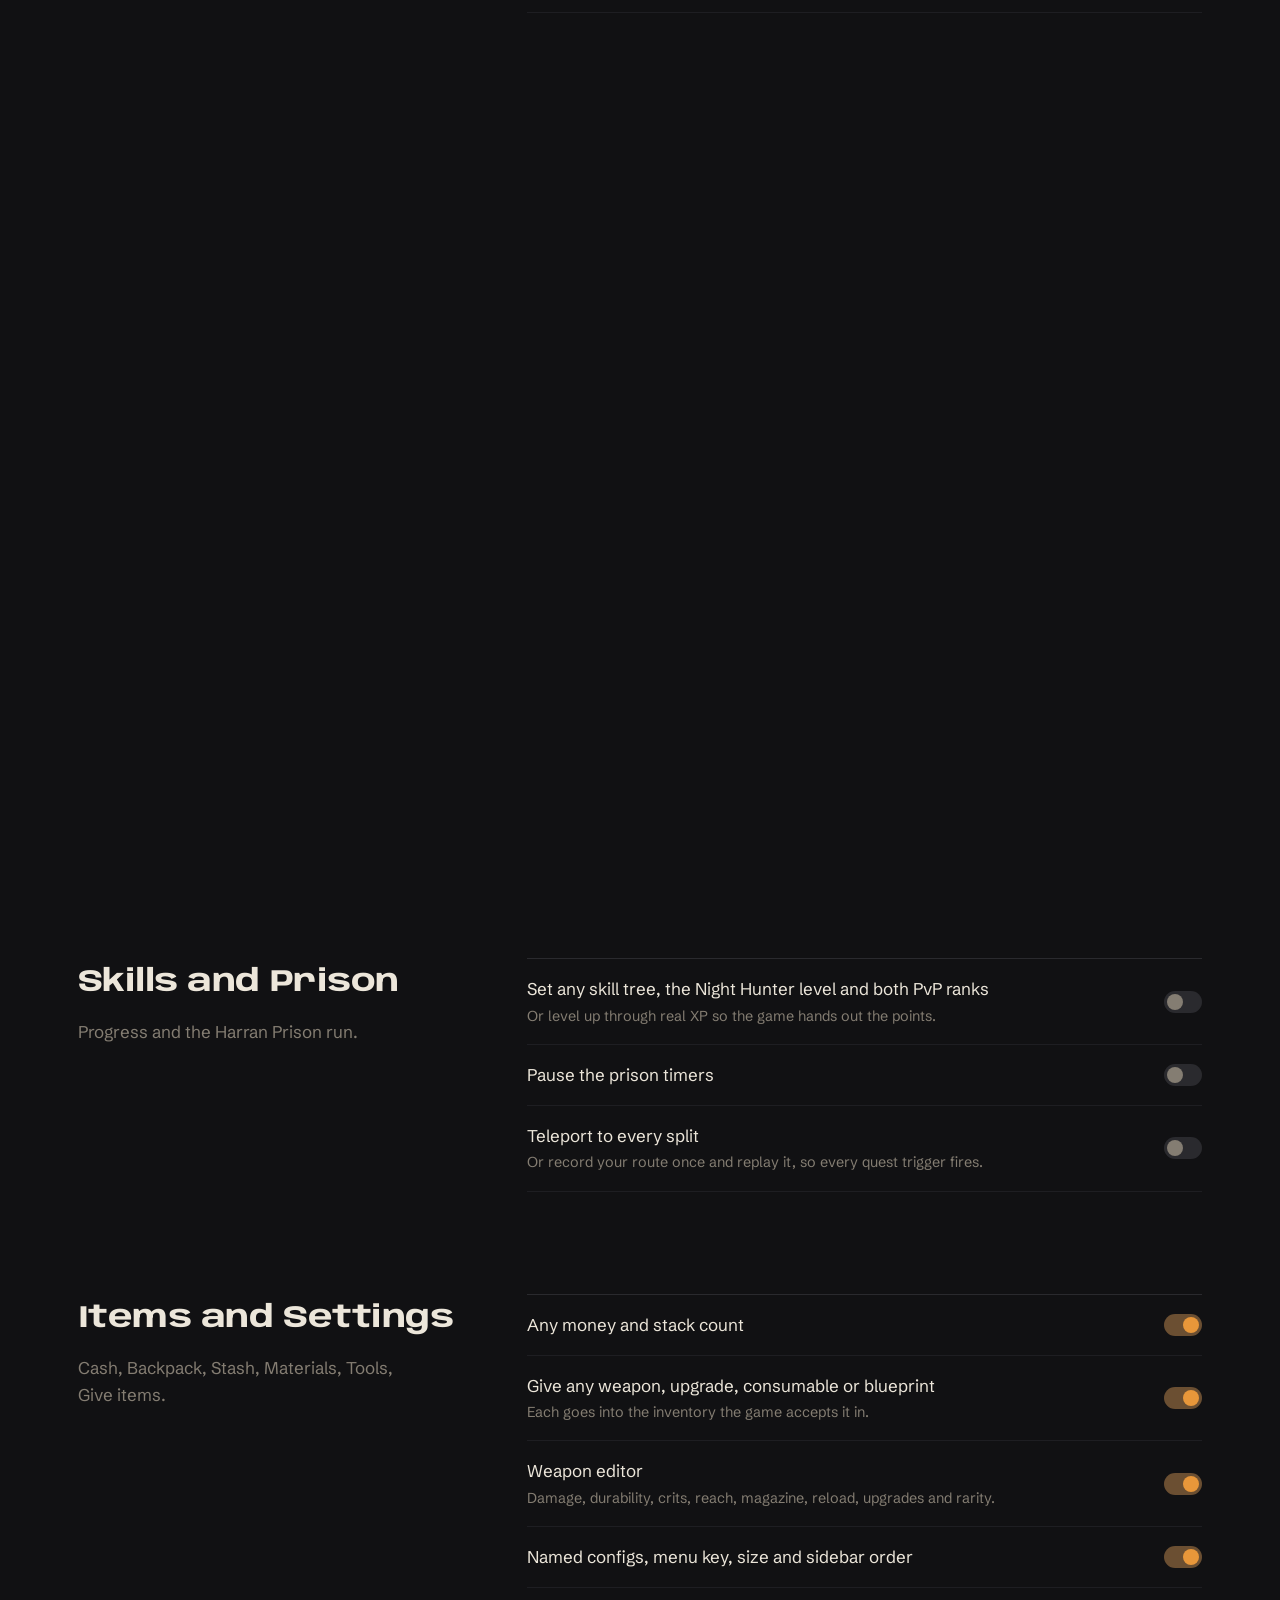
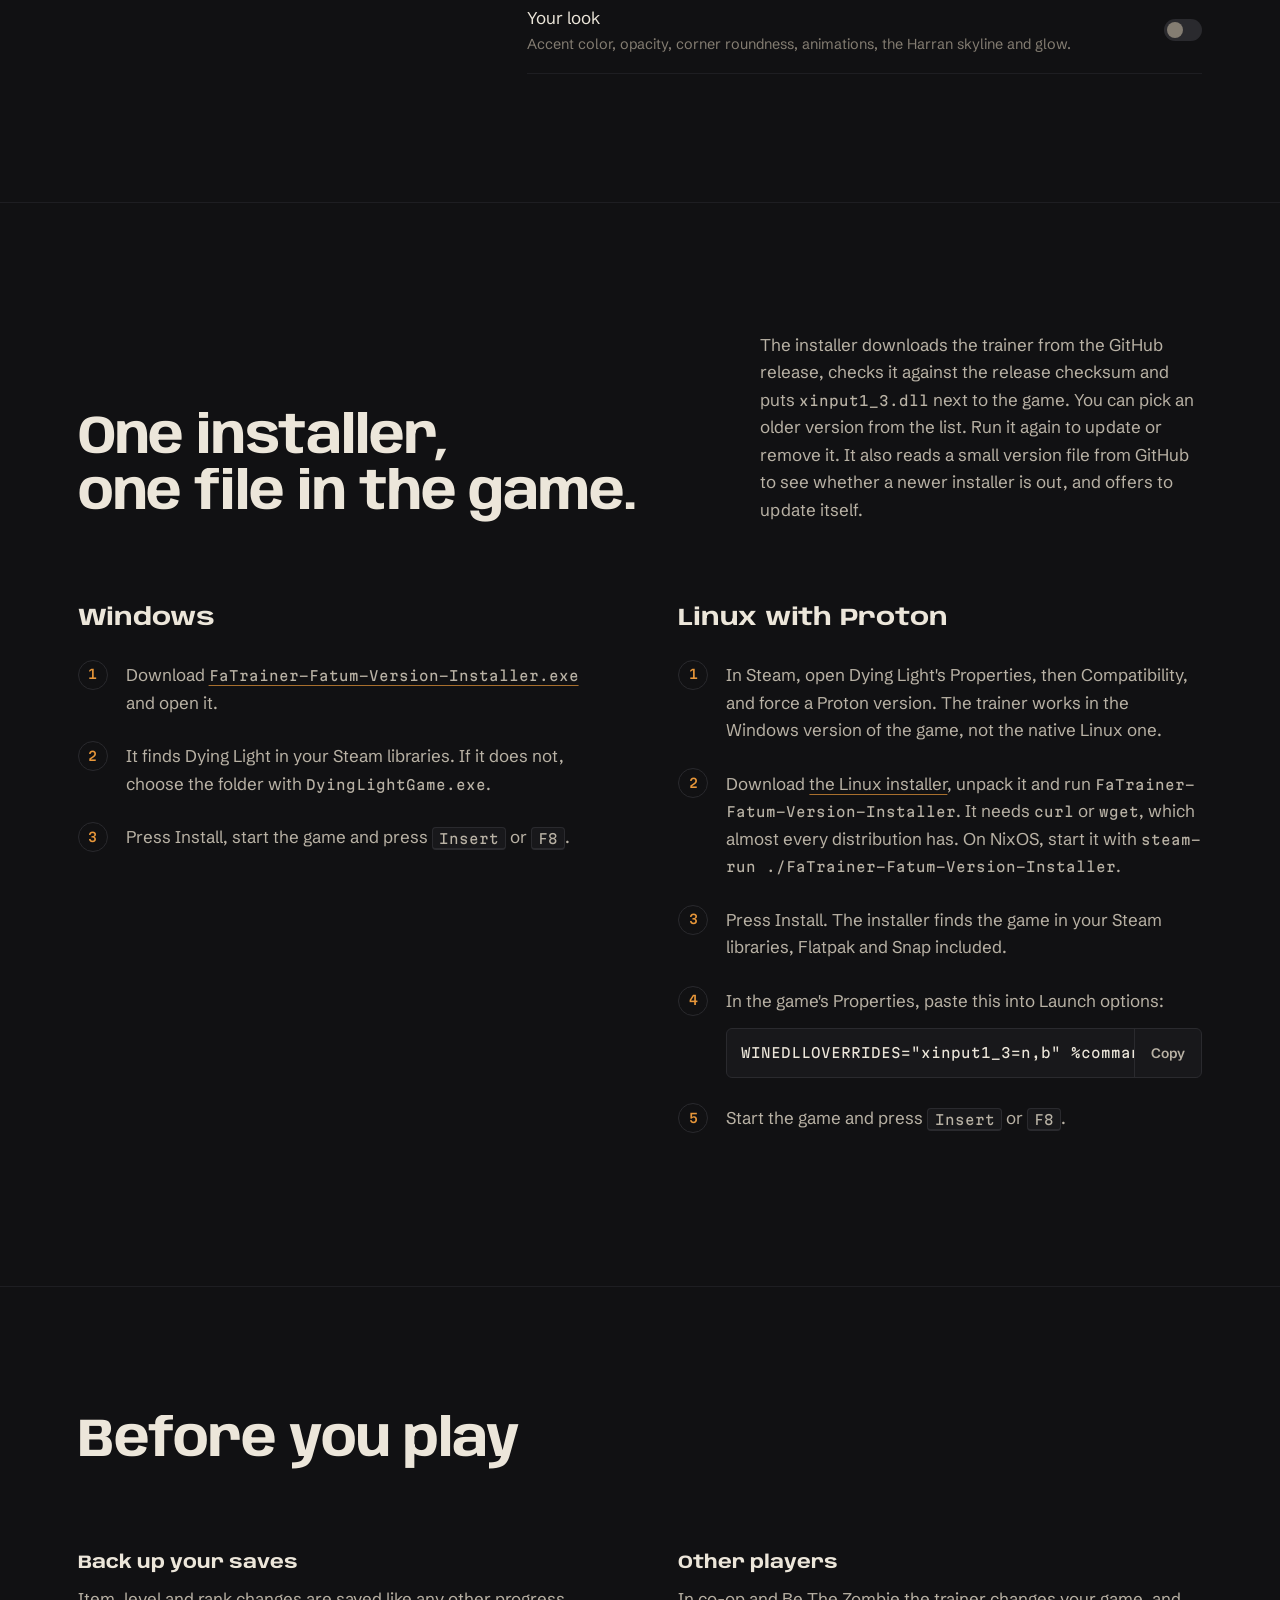
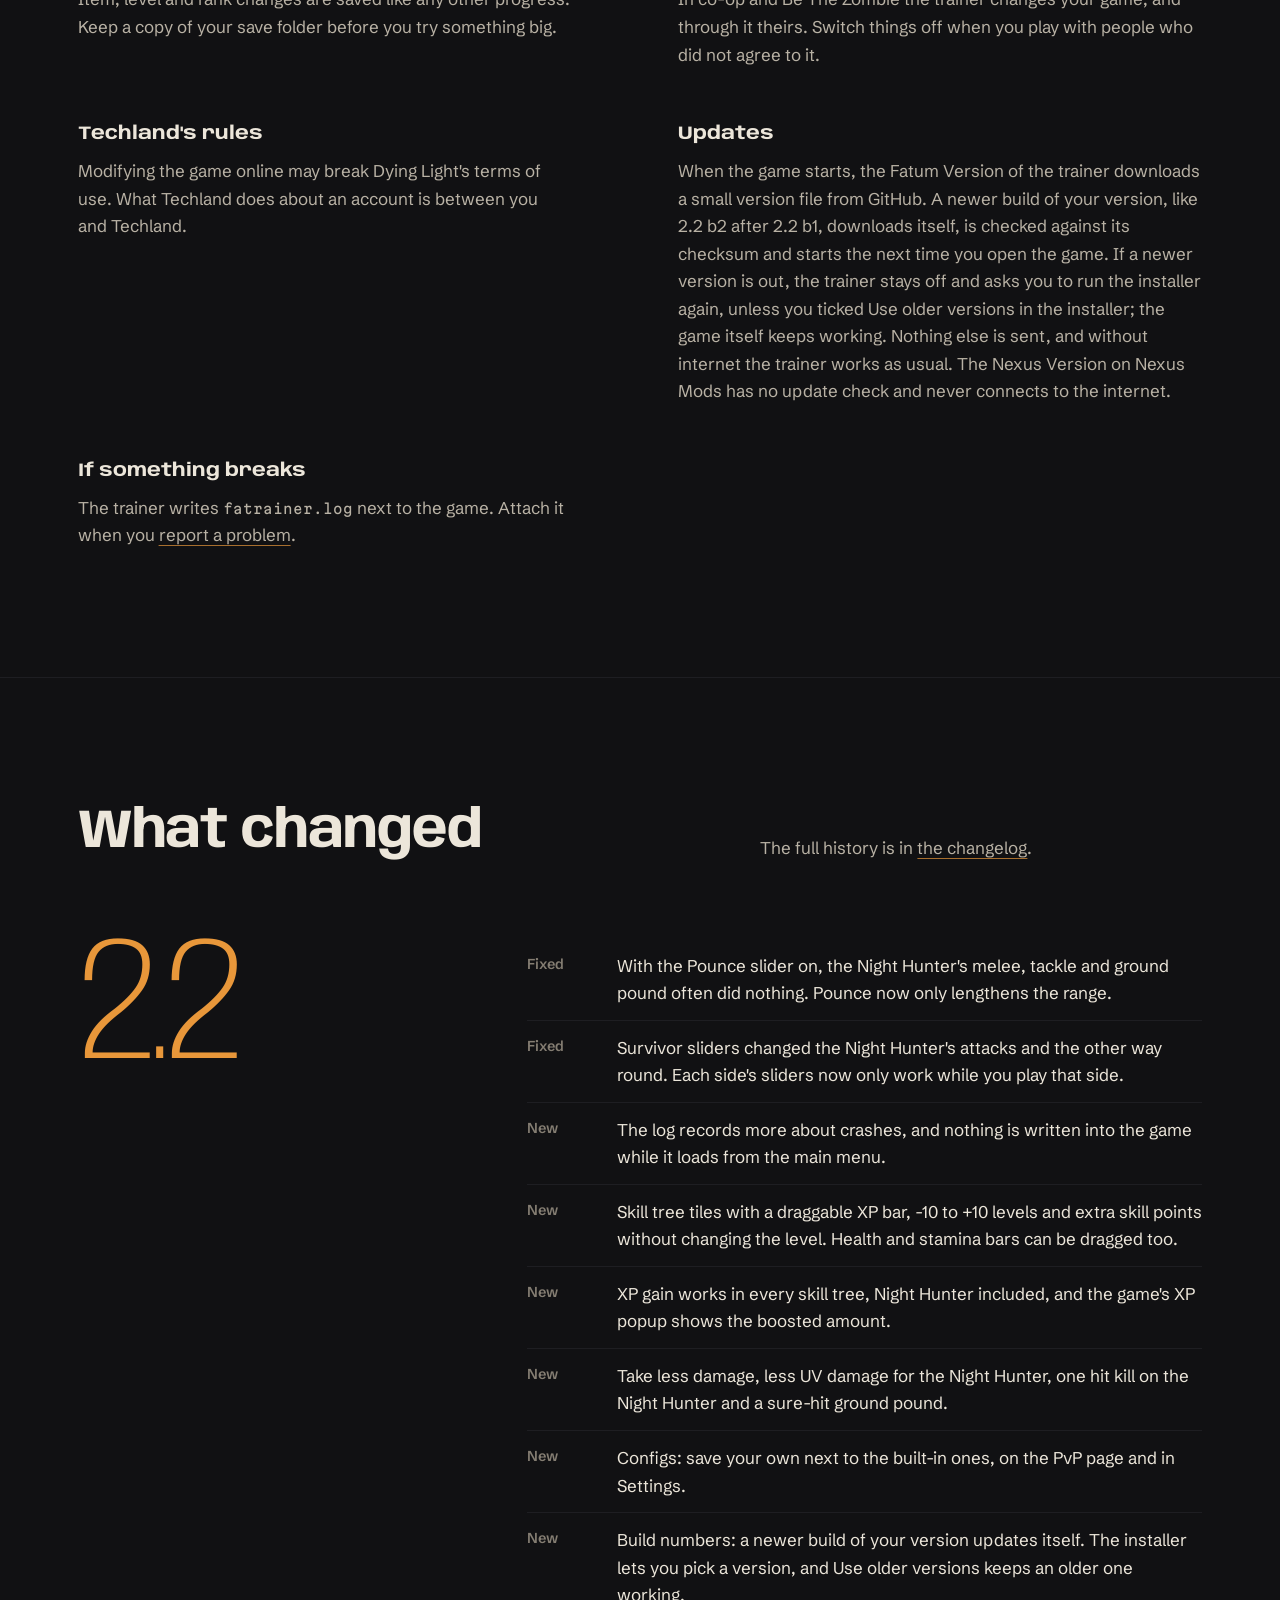
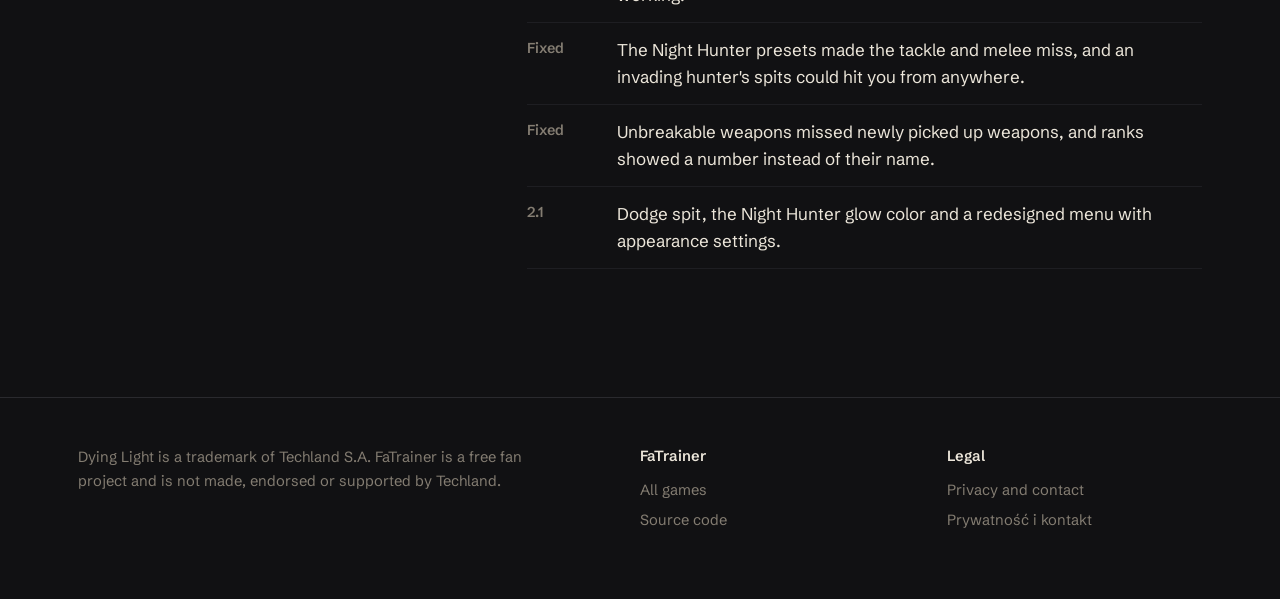
==== commit 72369ac1: "2.2 b2: crash log records heap corruption and fail-fast crashes with the call stack; no item, enemy " ====
--- a/site/dying-light/index.html
+++ b/site/dying-light/index.html
@@ -36,7 +36,7 @@
     </div>
     <div class="wrap">
       <ul class="kicker">
-        <li>Version 2.2 b1</li>
+        <li>Version 2.2 b2</li>
         <li>Dying Light 1</li>
         <li>Windows and Linux</li>
       </ul>
@@ -45,7 +45,7 @@
         <div>
           <p class="lead">Run the installer, start the game and press <kbd>Insert</kbd>. God mode, items, a weapon editor, skill levels, Harran Prison timers and the reach of every Night Hunter attack, all in a menu over the game.</p>
           <div class="actions">
-            <a class="button" href="https://github.com/ifatum/DyingLightFaTrainer/releases/download/installer/FaTrainer-Fatum-Version-Installer.exe">Download for Windows <span>2.2 b1</span></a>
+            <a class="button" href="https://github.com/ifatum/DyingLightFaTrainer/releases/download/installer/FaTrainer-Fatum-Version-Installer.exe">Download for Windows <span>2.2 b2</span></a>
             <a class="link-arrow" href="https://github.com/ifatum/DyingLightFaTrainer/releases/download/installer/FaTrainer-Fatum-Version-Installer-Linux.tar.gz">Linux</a>
             <a class="link-arrow" href="https://github.com/ifatum/DyingLightFaTrainer">Source code</a>
           </div>
@@ -243,8 +243,11 @@
         <p class="fade">The full history is in <a href="https://github.com/ifatum/DyingLightFaTrainer/blob/main/CHANGELOG.md">the changelog</a>.</p>
       </div>
       <div class="release">
-        <div class="number stretch" data-p aria-label="Version 2.2 b1">2.2 b1</div>
+        <div class="number stretch" data-p aria-label="Version 2.2">2.2</div>
         <ul data-stagger>
+          <li class="fade"><b>Fixed</b><span>With the Pounce slider on, the Night Hunter's melee, tackle and ground pound often did nothing. Pounce now only lengthens the range.</span></li>
+          <li class="fade"><b>Fixed</b><span>Survivor sliders changed the Night Hunter's attacks and the other way round. Each side's sliders now only work while you play that side.</span></li>
+          <li class="fade"><b>New</b><span>The log records more about crashes, and nothing is written into the game while it loads from the main menu.</span></li>
           <li class="fade"><b>New</b><span>Skill tree tiles with a draggable XP bar, -10 to +10 levels and extra skill points without changing the level. Health and stamina bars can be dragged too.</span></li>
           <li class="fade"><b>New</b><span>XP gain works in every skill tree, Night Hunter included, and the game's XP popup shows the boosted amount.</span></li>
           <li class="fade"><b>New</b><span>Take less damage, less UV damage for the Night Hunter, one hit kill on the Night Hunter and a sure-hit ground pound.</span></li>
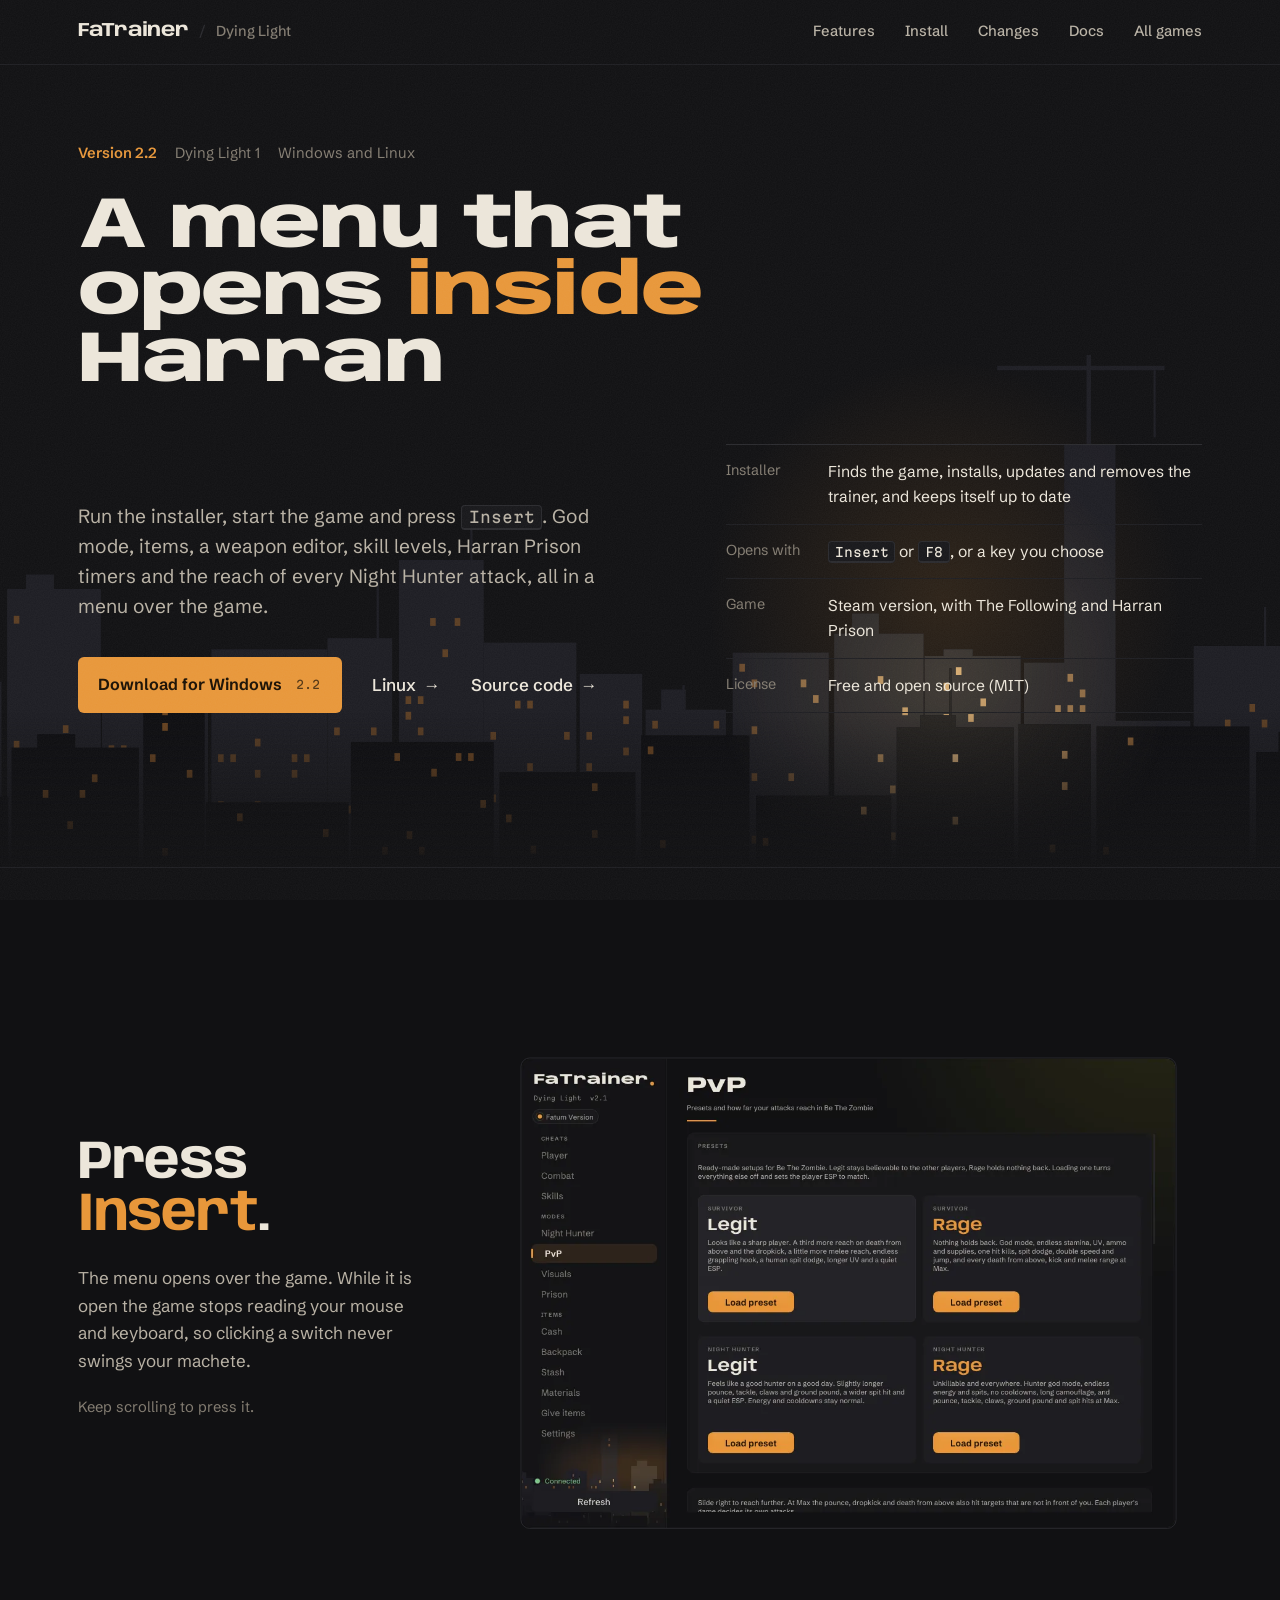
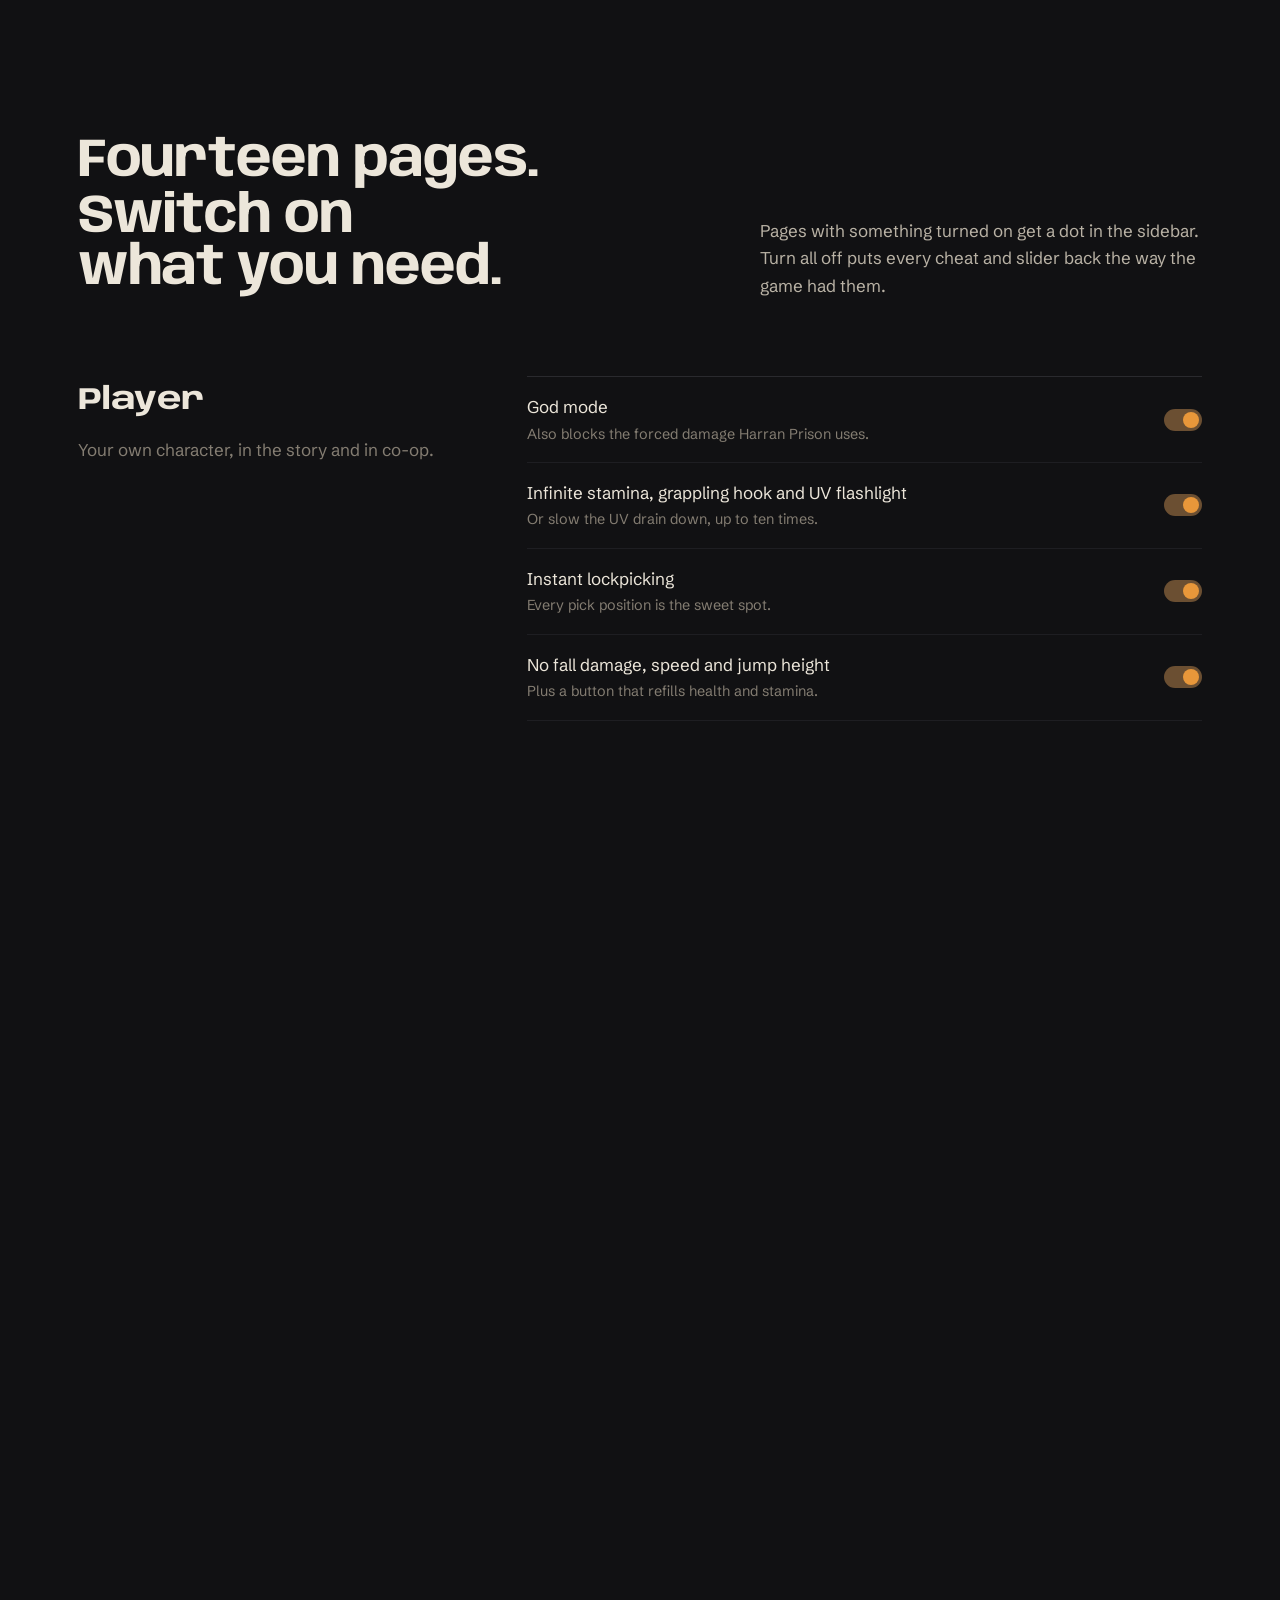
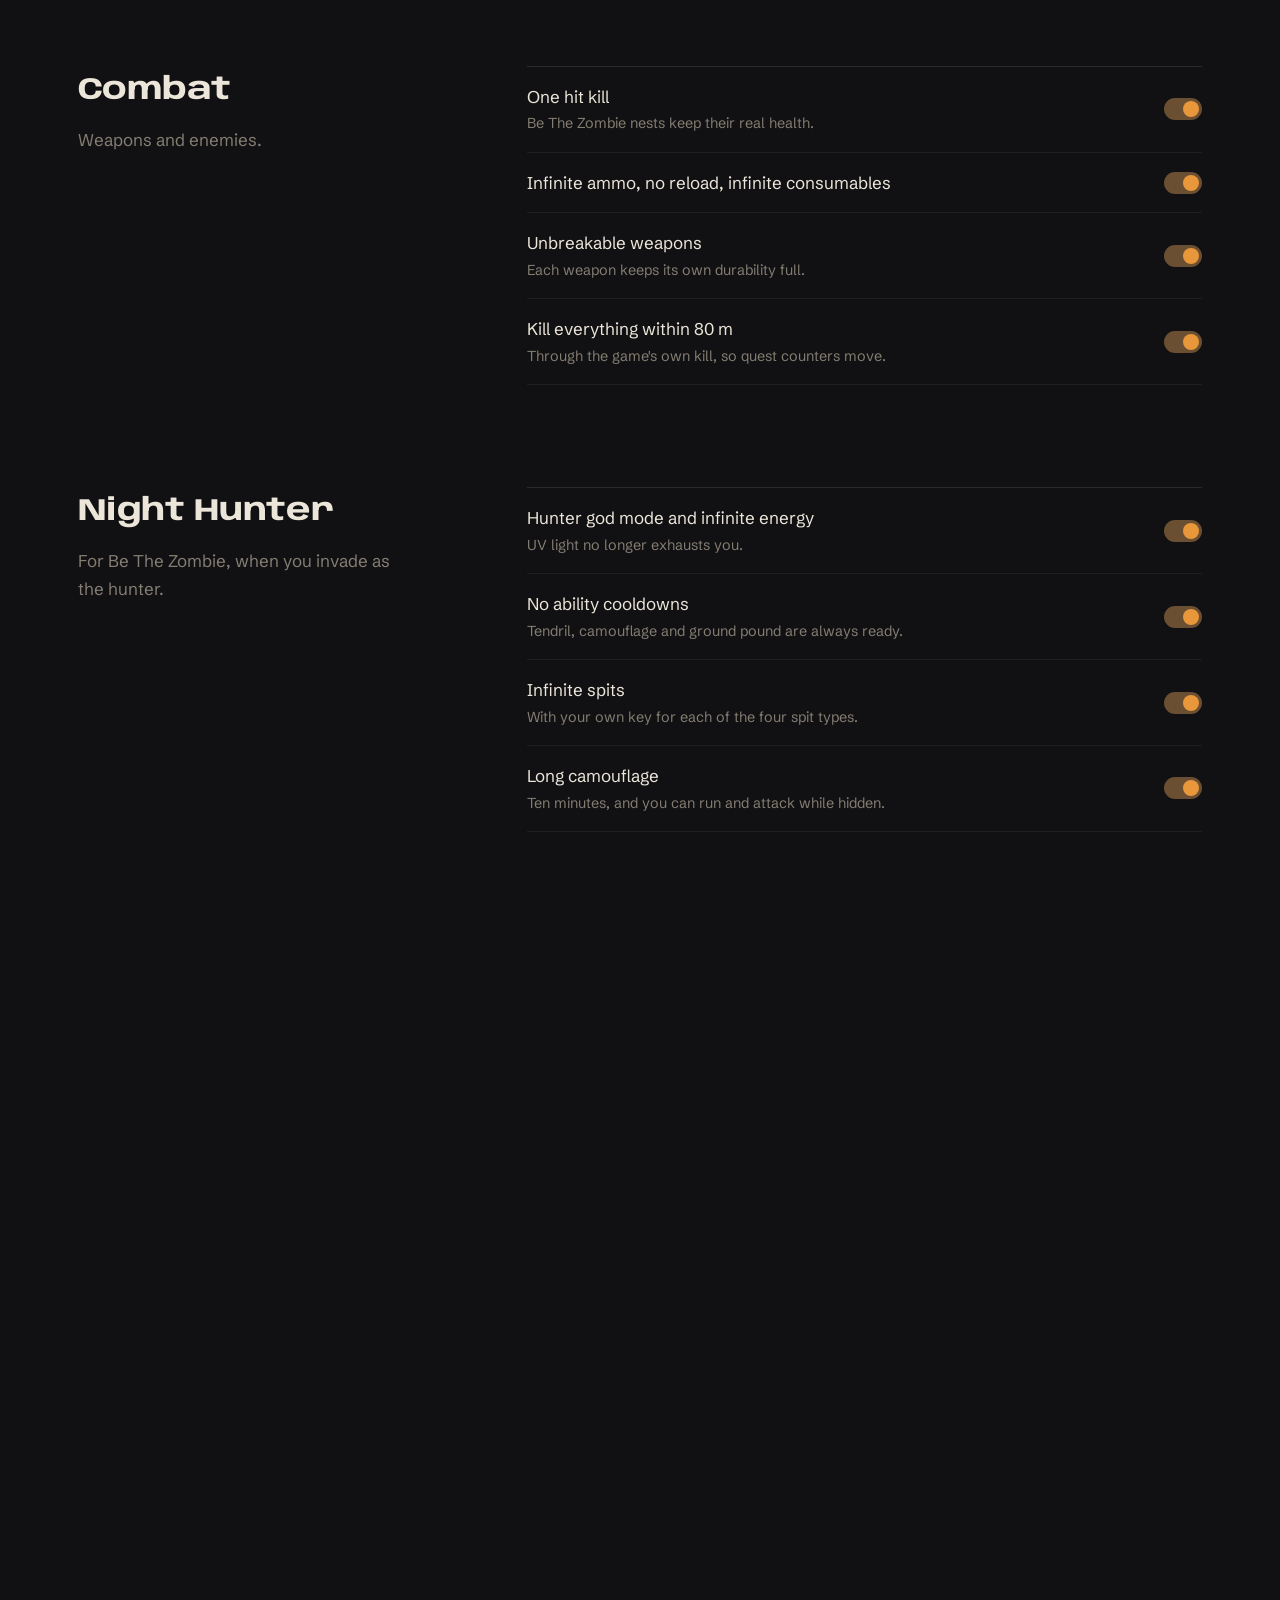
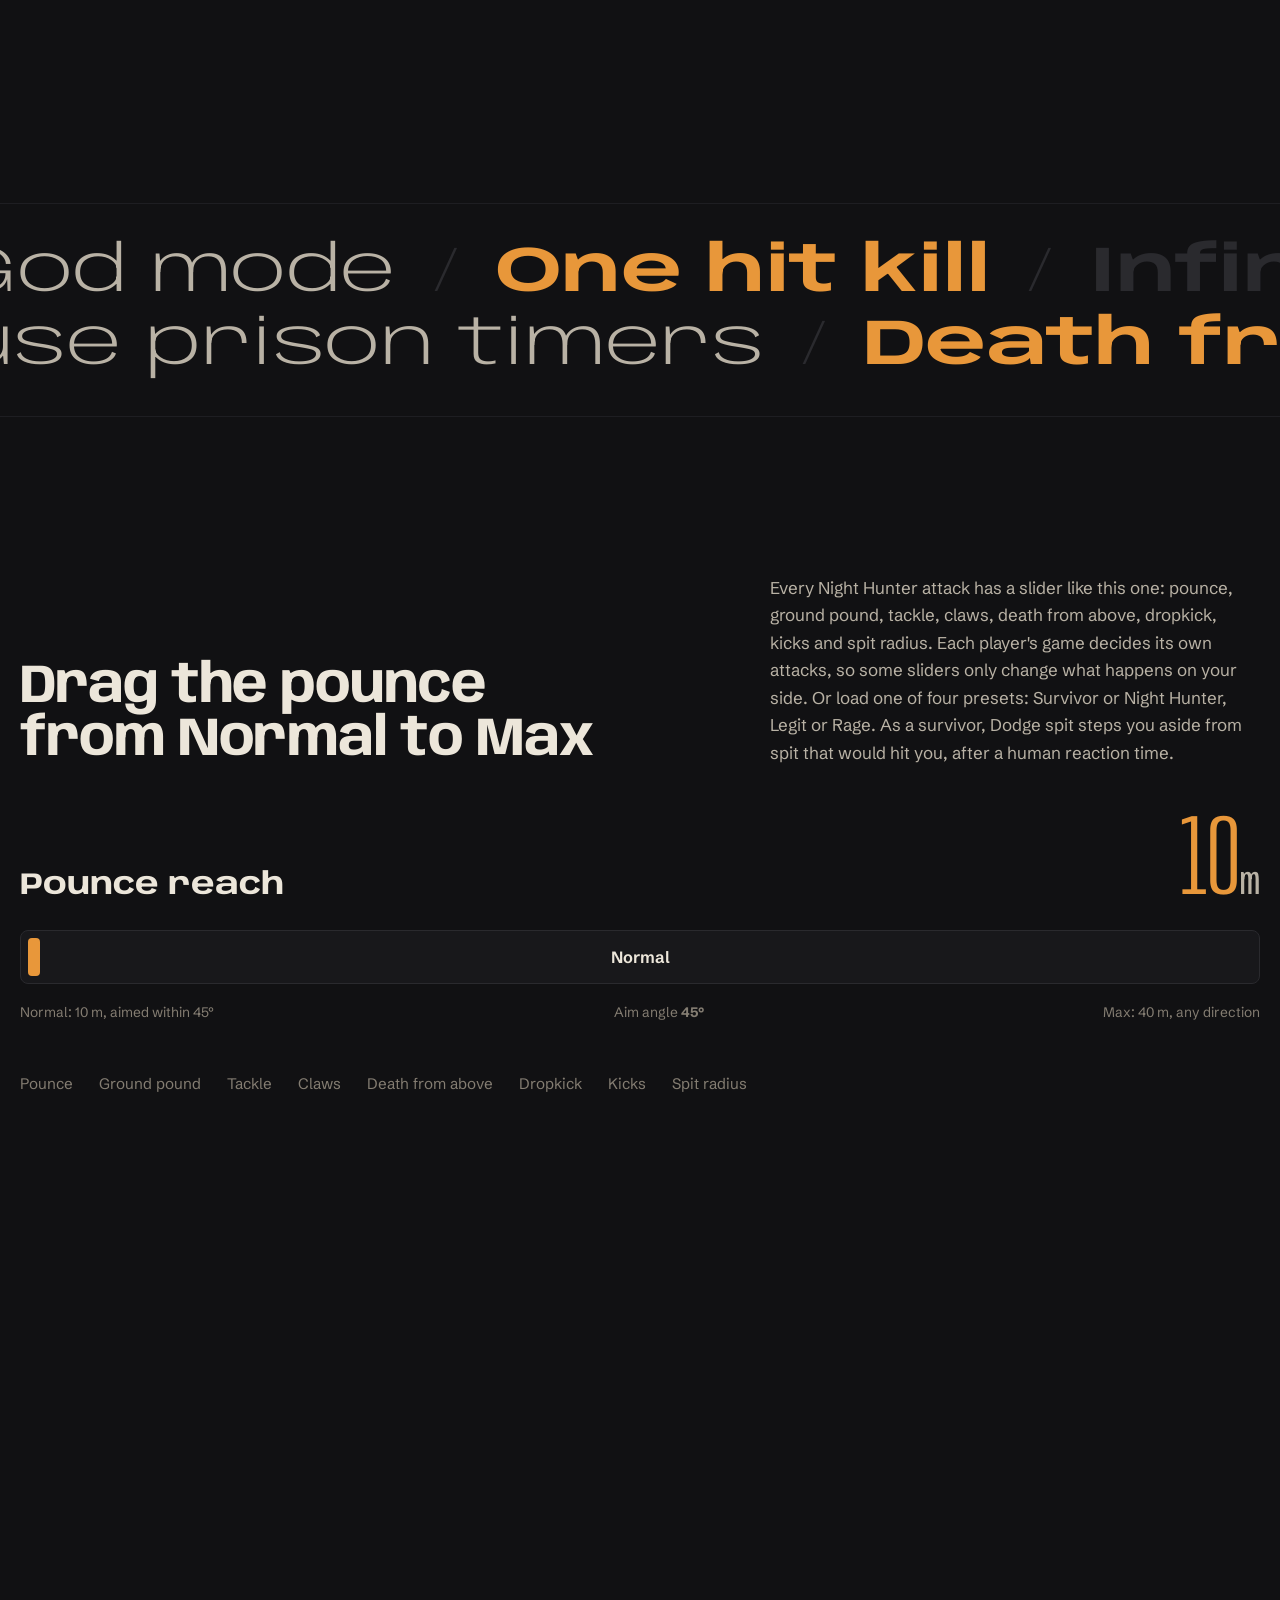
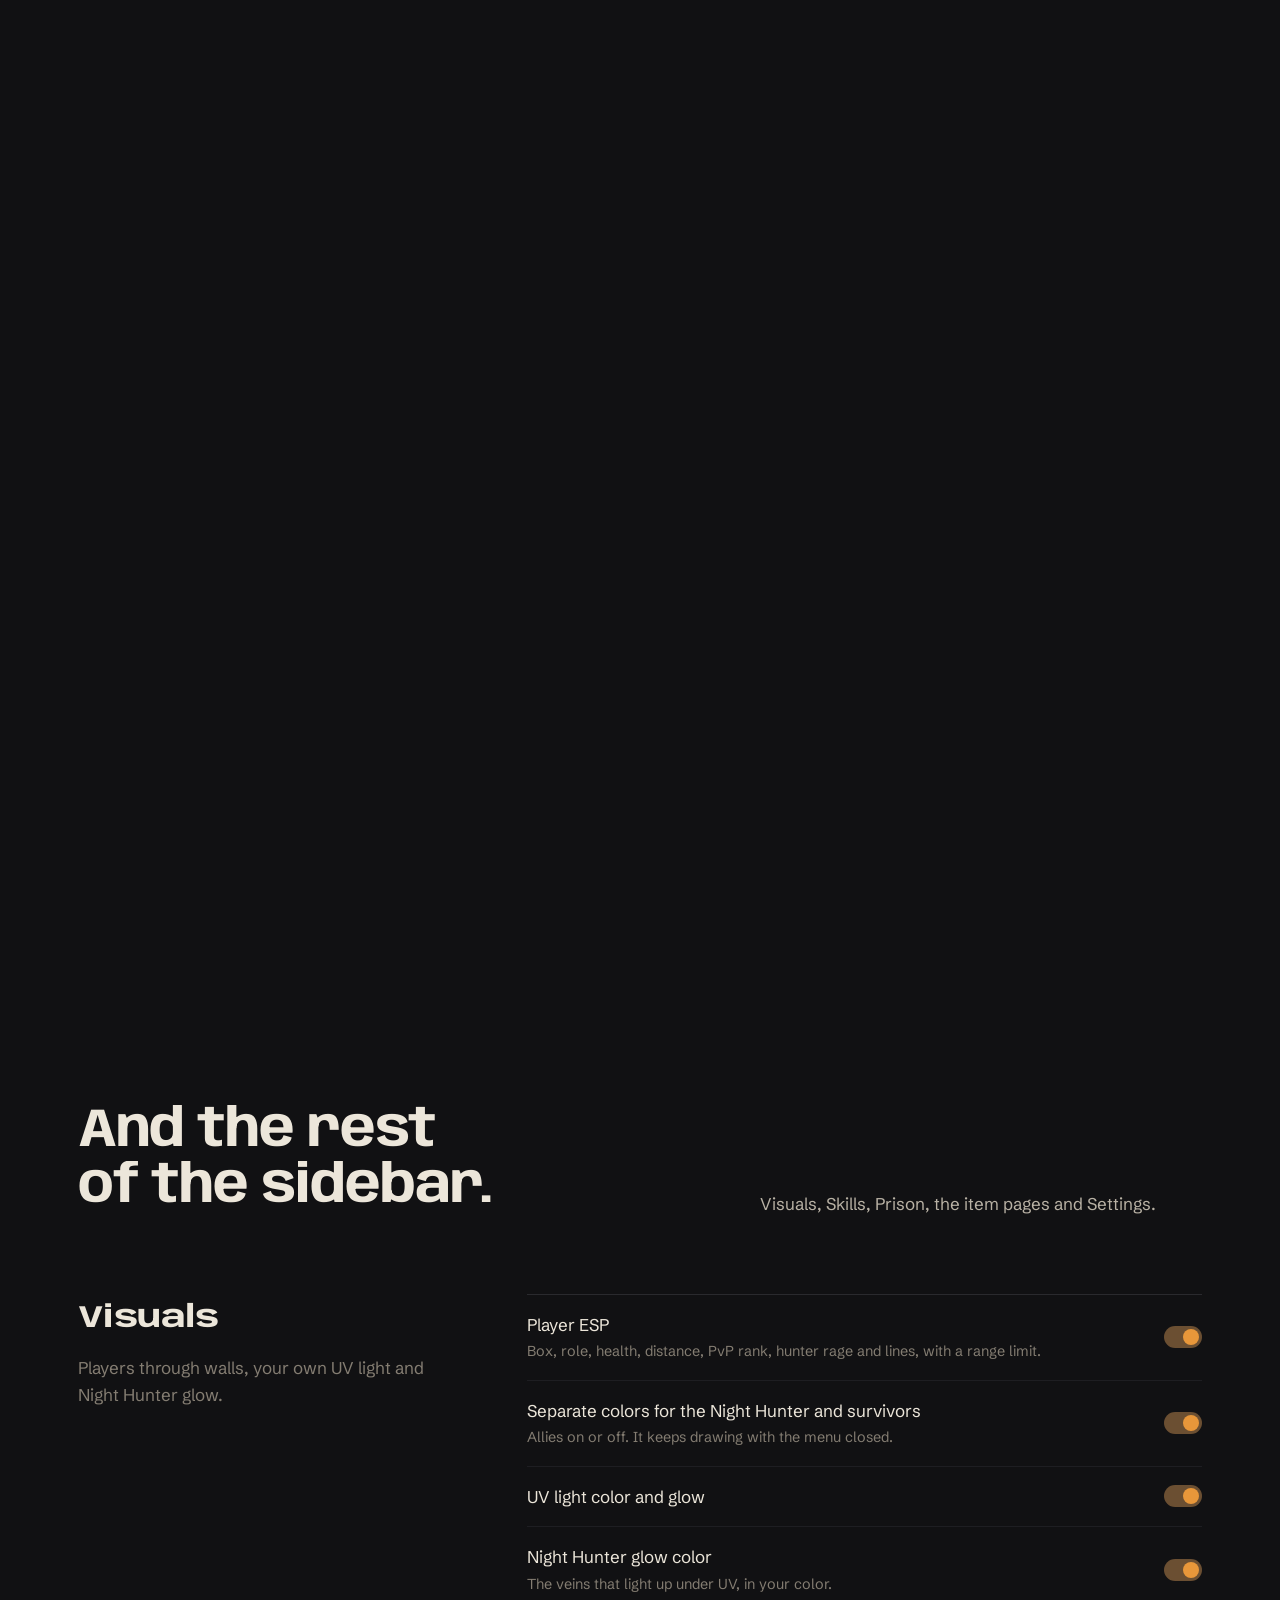
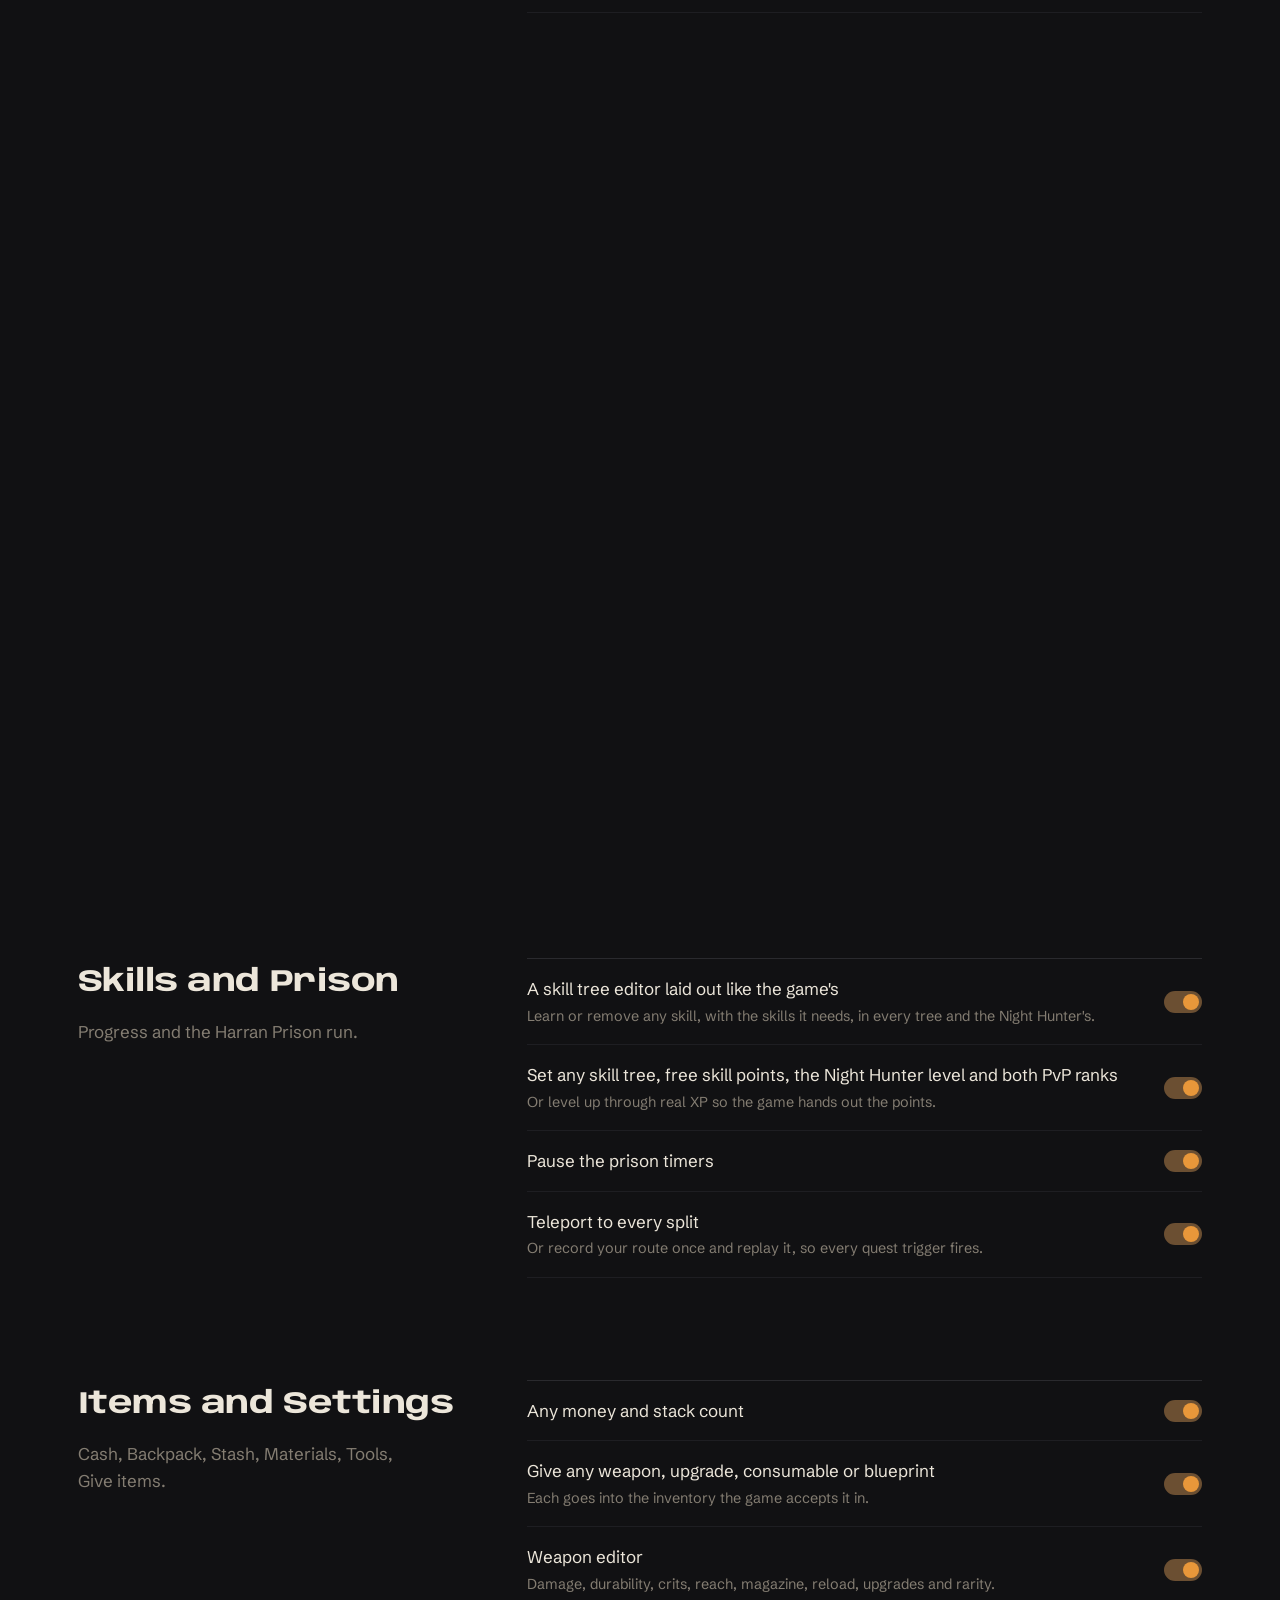
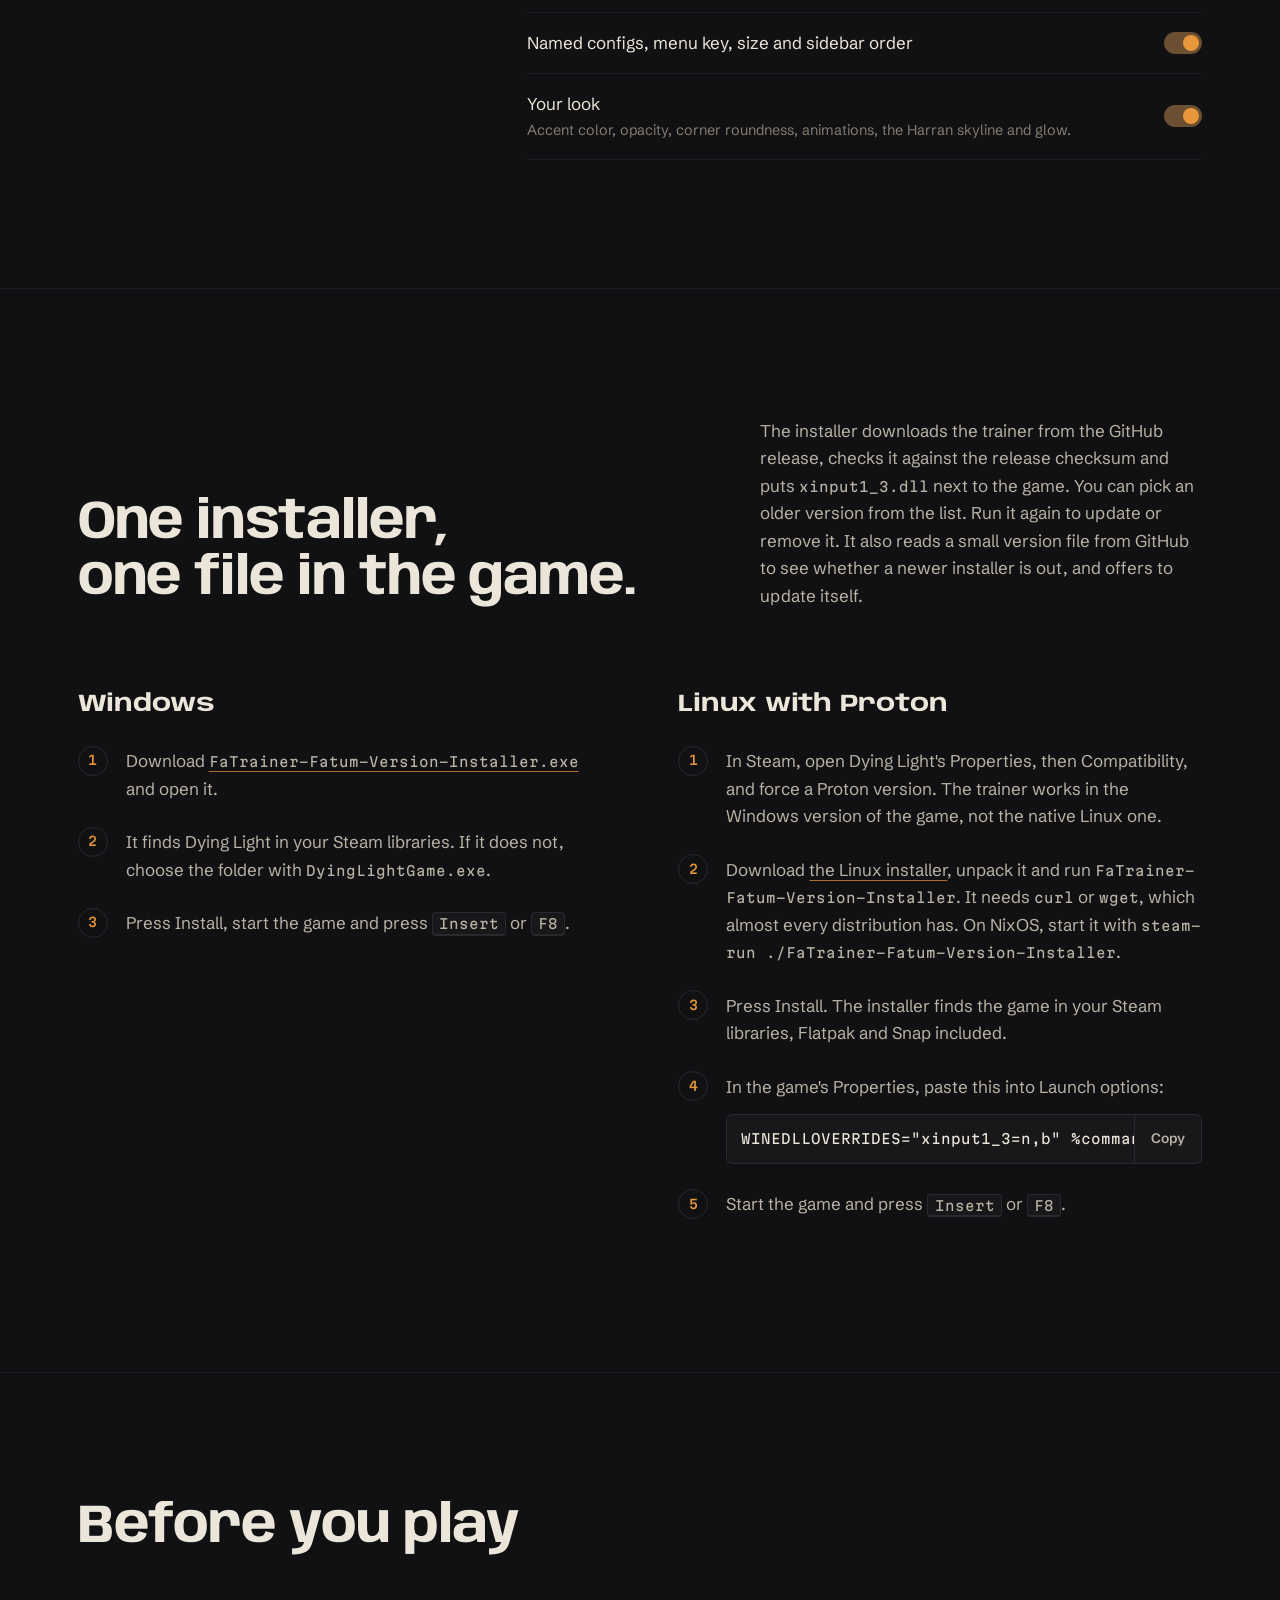
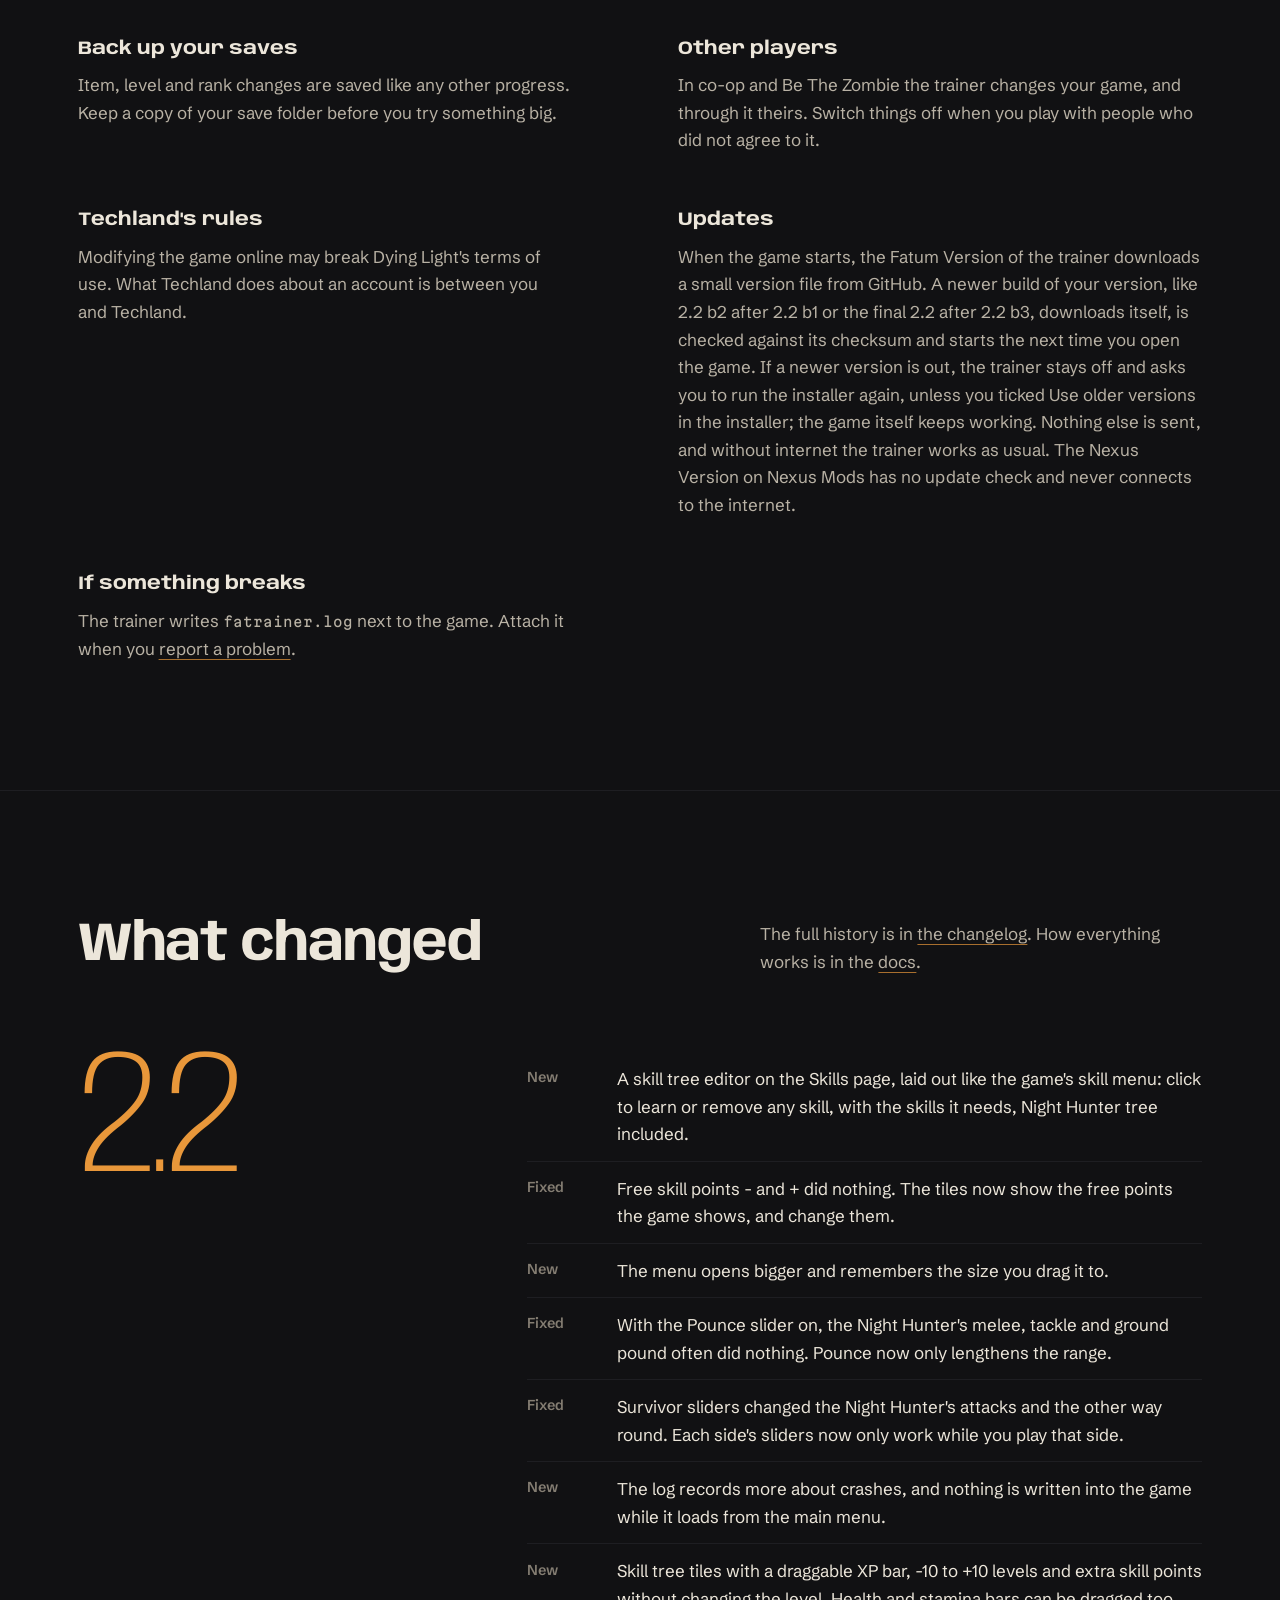
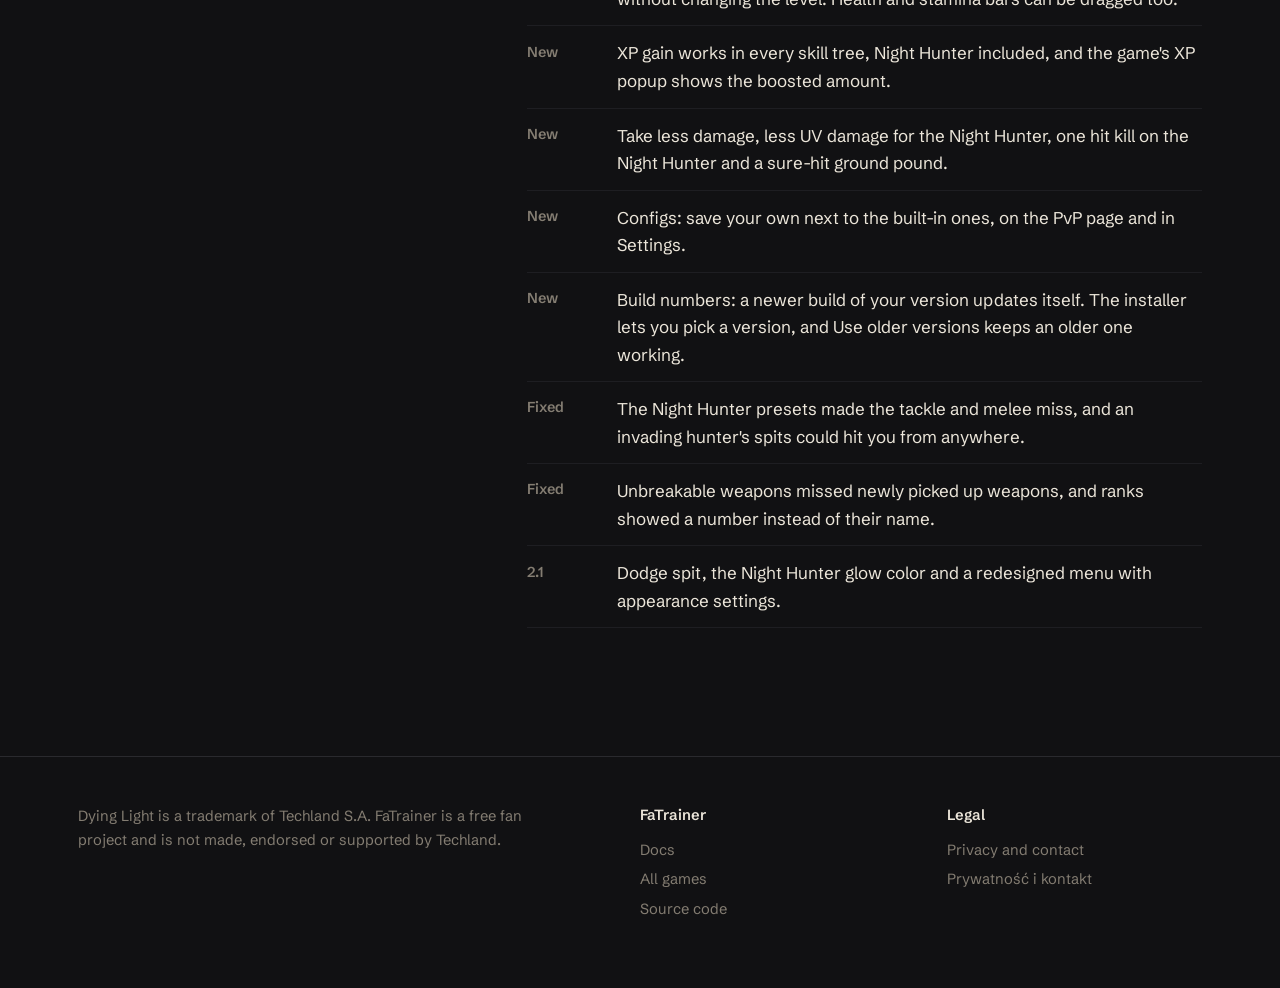
==== commit 16df05fa: "2.2: the last build of a version is named by the version alone and is newer than every build of it; " ====
--- a/site/dying-light/index.html
+++ b/site/dying-light/index.html
@@ -19,9 +19,10 @@
   <div class="wrap">
     <a class="brand" href="../">FaTrainer <small>Dying Light</small></a>
     <nav aria-label="Main">
-      <a href="#features">Features</a>
+      <a class="optional" href="#features">Features</a>
       <a href="#install">Install</a>
       <a class="optional" href="#changes">Changes</a>
+      <a href="docs.html">Docs</a>
       <a href="../">All games</a>
     </nav>
   </div>
@@ -36,7 +37,7 @@
     </div>
     <div class="wrap">
       <ul class="kicker">
-        <li>Version 2.2 b2</li>
+        <li>Version 2.2</li>
         <li>Dying Light 1</li>
         <li>Windows and Linux</li>
       </ul>
@@ -45,7 +46,7 @@
         <div>
           <p class="lead">Run the installer, start the game and press <kbd>Insert</kbd>. God mode, items, a weapon editor, skill levels, Harran Prison timers and the reach of every Night Hunter attack, all in a menu over the game.</p>
           <div class="actions">
-            <a class="button" href="https://github.com/ifatum/DyingLightFaTrainer/releases/download/installer/FaTrainer-Fatum-Version-Installer.exe">Download for Windows <span>2.2 b2</span></a>
+            <a class="button" href="https://github.com/ifatum/DyingLightFaTrainer/releases/download/installer/FaTrainer-Fatum-Version-Installer.exe">Download for Windows <span>2.2</span></a>
             <a class="link-arrow" href="https://github.com/ifatum/DyingLightFaTrainer/releases/download/installer/FaTrainer-Fatum-Version-Installer-Linux.tar.gz">Linux</a>
             <a class="link-arrow" href="https://github.com/ifatum/DyingLightFaTrainer">Source code</a>
           </div>
@@ -170,7 +171,8 @@
         <article class="page">
           <div class="fade"><h3>Skills and Prison</h3><p>Progress and the Harran Prison run.</p></div>
           <ul class="cheats">
-            <li><span>Set any skill tree, the Night Hunter level and both PvP ranks<small>Or level up through real XP so the game hands out the points.</small></span><i class="switch" aria-hidden="true"></i></li>
+            <li><span>A skill tree editor laid out like the game's<small>Learn or remove any skill, with the skills it needs, in every tree and the Night Hunter's.</small></span><i class="switch" aria-hidden="true"></i></li>
+            <li><span>Set any skill tree, free skill points, the Night Hunter level and both PvP ranks<small>Or level up through real XP so the game hands out the points.</small></span><i class="switch" aria-hidden="true"></i></li>
             <li><span>Pause the prison timers</span><i class="switch" aria-hidden="true"></i></li>
             <li><span>Teleport to every split<small>Or record your route once and replay it, so every quest trigger fires.</small></span><i class="switch" aria-hidden="true"></i></li>
           </ul>
@@ -230,7 +232,7 @@
         <div class="fade"><h3>Back up your saves</h3><p>Item, level and rank changes are saved like any other progress. Keep a copy of your save folder before you try something big.</p></div>
         <div class="fade"><h3>Other players</h3><p>In co-op and Be The Zombie the trainer changes your game, and through it theirs. Switch things off when you play with people who did not agree to it.</p></div>
         <div class="fade"><h3>Techland's rules</h3><p>Modifying the game online may break Dying Light's terms of use. What Techland does about an account is between you and Techland.</p></div>
-        <div class="fade"><h3>Updates</h3><p>When the game starts, the Fatum Version of the trainer downloads a small version file from GitHub. A newer build of your version, like 2.2 b2 after 2.2 b1, downloads itself, is checked against its checksum and starts the next time you open the game. If a newer version is out, the trainer stays off and asks you to run the installer again, unless you ticked Use older versions in the installer; the game itself keeps working. Nothing else is sent, and without internet the trainer works as usual. The Nexus Version on Nexus Mods has no update check and never connects to the internet.</p></div>
+        <div class="fade"><h3>Updates</h3><p>When the game starts, the Fatum Version of the trainer downloads a small version file from GitHub. A newer build of your version, like 2.2 b2 after 2.2 b1 or the final 2.2 after 2.2 b3, downloads itself, is checked against its checksum and starts the next time you open the game. If a newer version is out, the trainer stays off and asks you to run the installer again, unless you ticked Use older versions in the installer; the game itself keeps working. Nothing else is sent, and without internet the trainer works as usual. The Nexus Version on Nexus Mods has no update check and never connects to the internet.</p></div>
         <div class="fade"><h3>If something breaks</h3><p>The trainer writes <code>fatrainer.log</code> next to the game. Attach it when you <a href="https://github.com/ifatum/DyingLightFaTrainer/issues">report a problem</a>.</p></div>
       </div>
     </div>
@@ -240,11 +242,14 @@
     <div class="wrap">
       <div class="head">
         <h2 id="changes-title" class="rise"><span class="line-mask"><span>What changed</span></span></h2>
-        <p class="fade">The full history is in <a href="https://github.com/ifatum/DyingLightFaTrainer/blob/main/CHANGELOG.md">the changelog</a>.</p>
+        <p class="fade">The full history is in <a href="https://github.com/ifatum/DyingLightFaTrainer/blob/main/CHANGELOG.md">the changelog</a>. How everything works is in the <a href="docs.html">docs</a>.</p>
       </div>
       <div class="release">
         <div class="number stretch" data-p aria-label="Version 2.2">2.2</div>
         <ul data-stagger>
+          <li class="fade"><b>New</b><span>A skill tree editor on the Skills page, laid out like the game's skill menu: click to learn or remove any skill, with the skills it needs, Night Hunter tree included.</span></li>
+          <li class="fade"><b>Fixed</b><span>Free skill points - and + did nothing. The tiles now show the free points the game shows, and change them.</span></li>
+          <li class="fade"><b>New</b><span>The menu opens bigger and remembers the size you drag it to.</span></li>
           <li class="fade"><b>Fixed</b><span>With the Pounce slider on, the Night Hunter's melee, tackle and ground pound often did nothing. Pounce now only lengthens the range.</span></li>
           <li class="fade"><b>Fixed</b><span>Survivor sliders changed the Night Hunter's attacks and the other way round. Each side's sliders now only work while you play that side.</span></li>
           <li class="fade"><b>New</b><span>The log records more about crashes, and nothing is written into the game while it loads from the main menu.</span></li>
@@ -270,6 +275,7 @@
     <div>
       <h2>FaTrainer</h2>
       <ul>
+        <li><a href="docs.html">Docs</a></li>
         <li><a href="../">All games</a></li>
         <li><a href="https://github.com/ifatum/DyingLightFaTrainer">Source code</a></li>
       </ul>
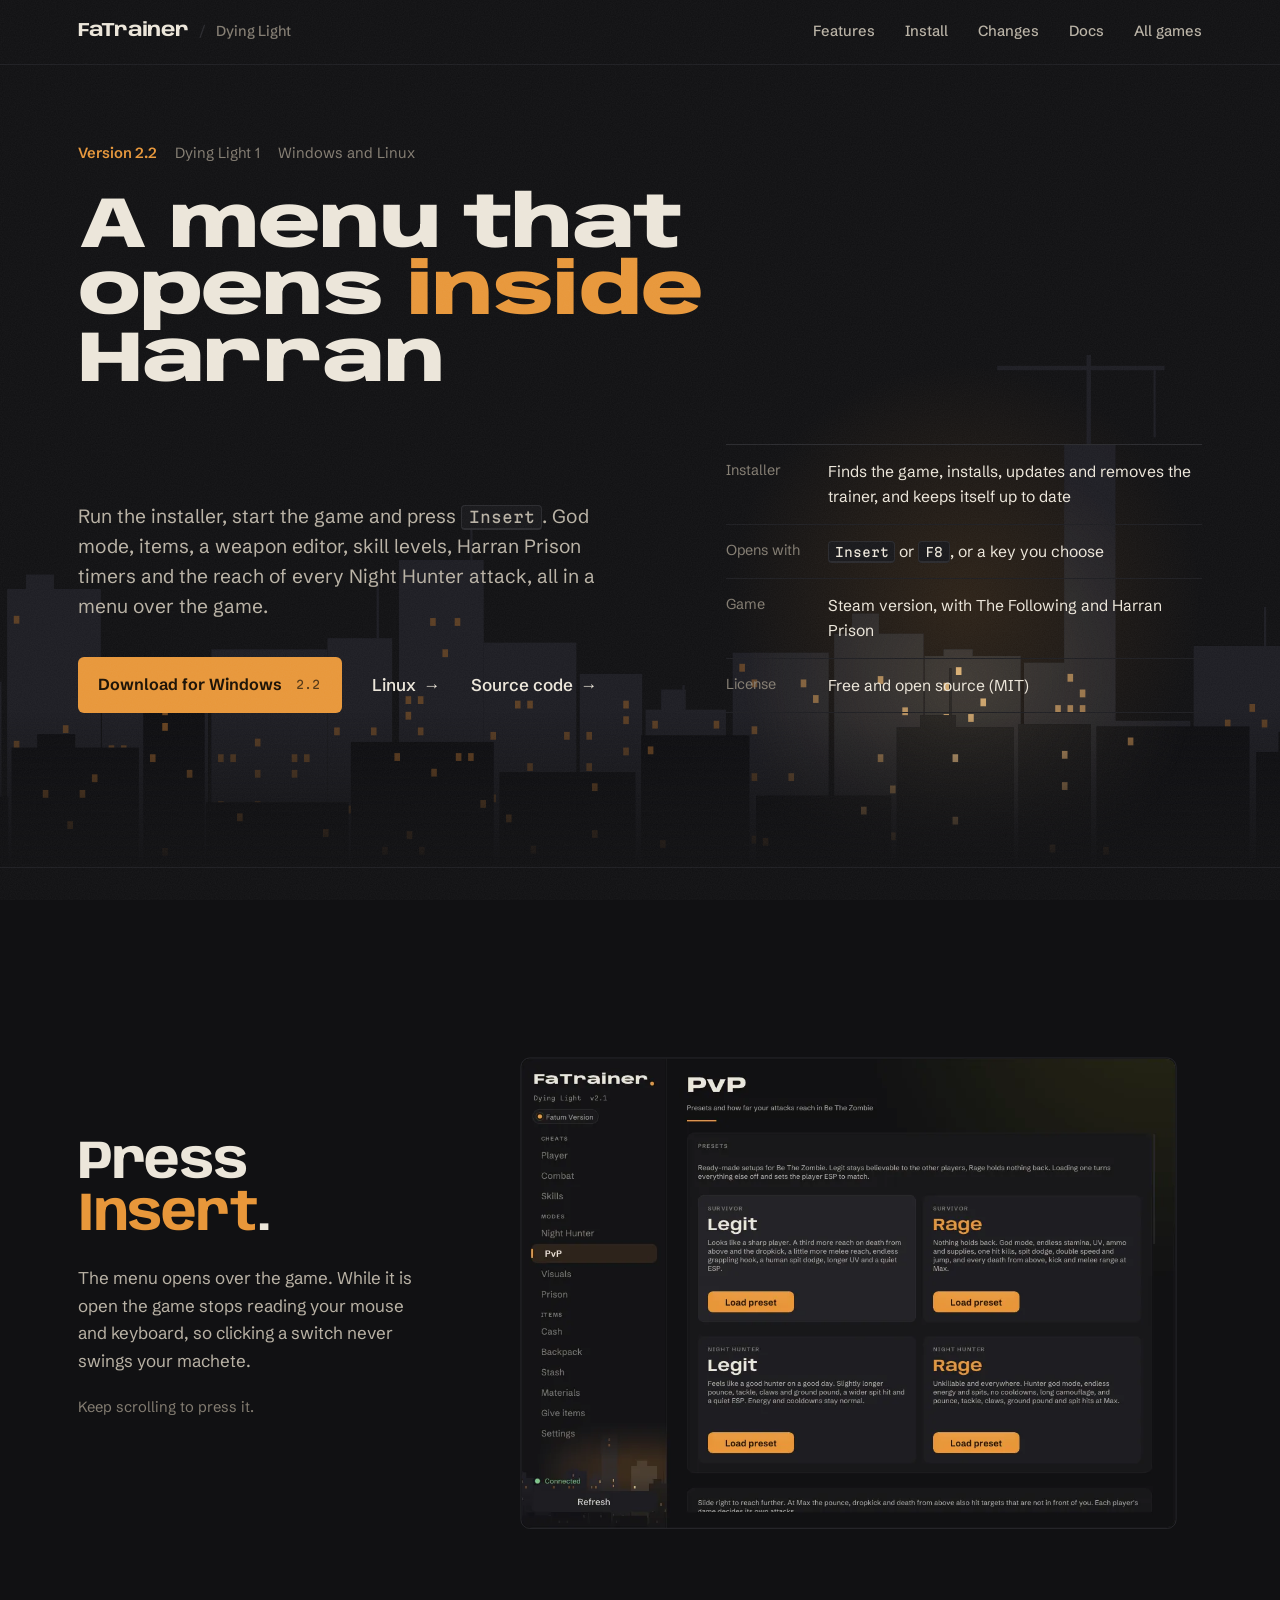
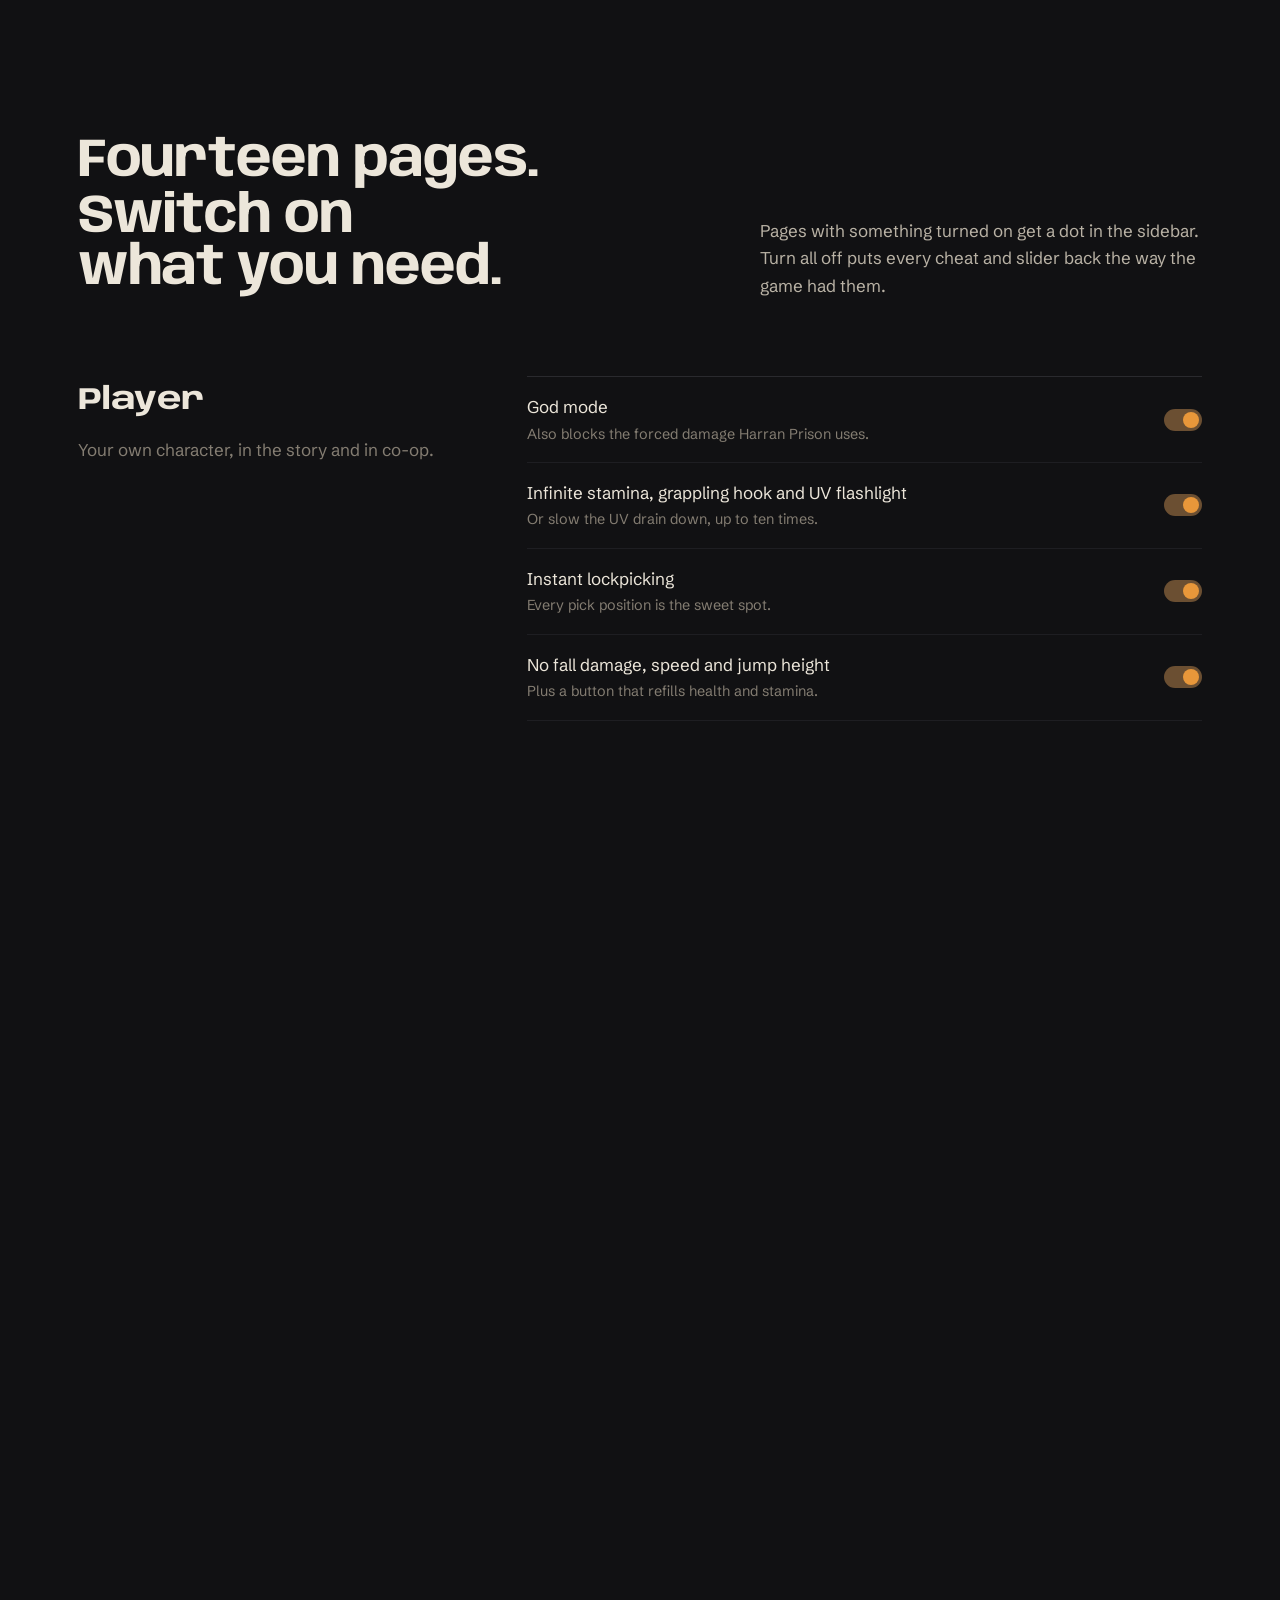
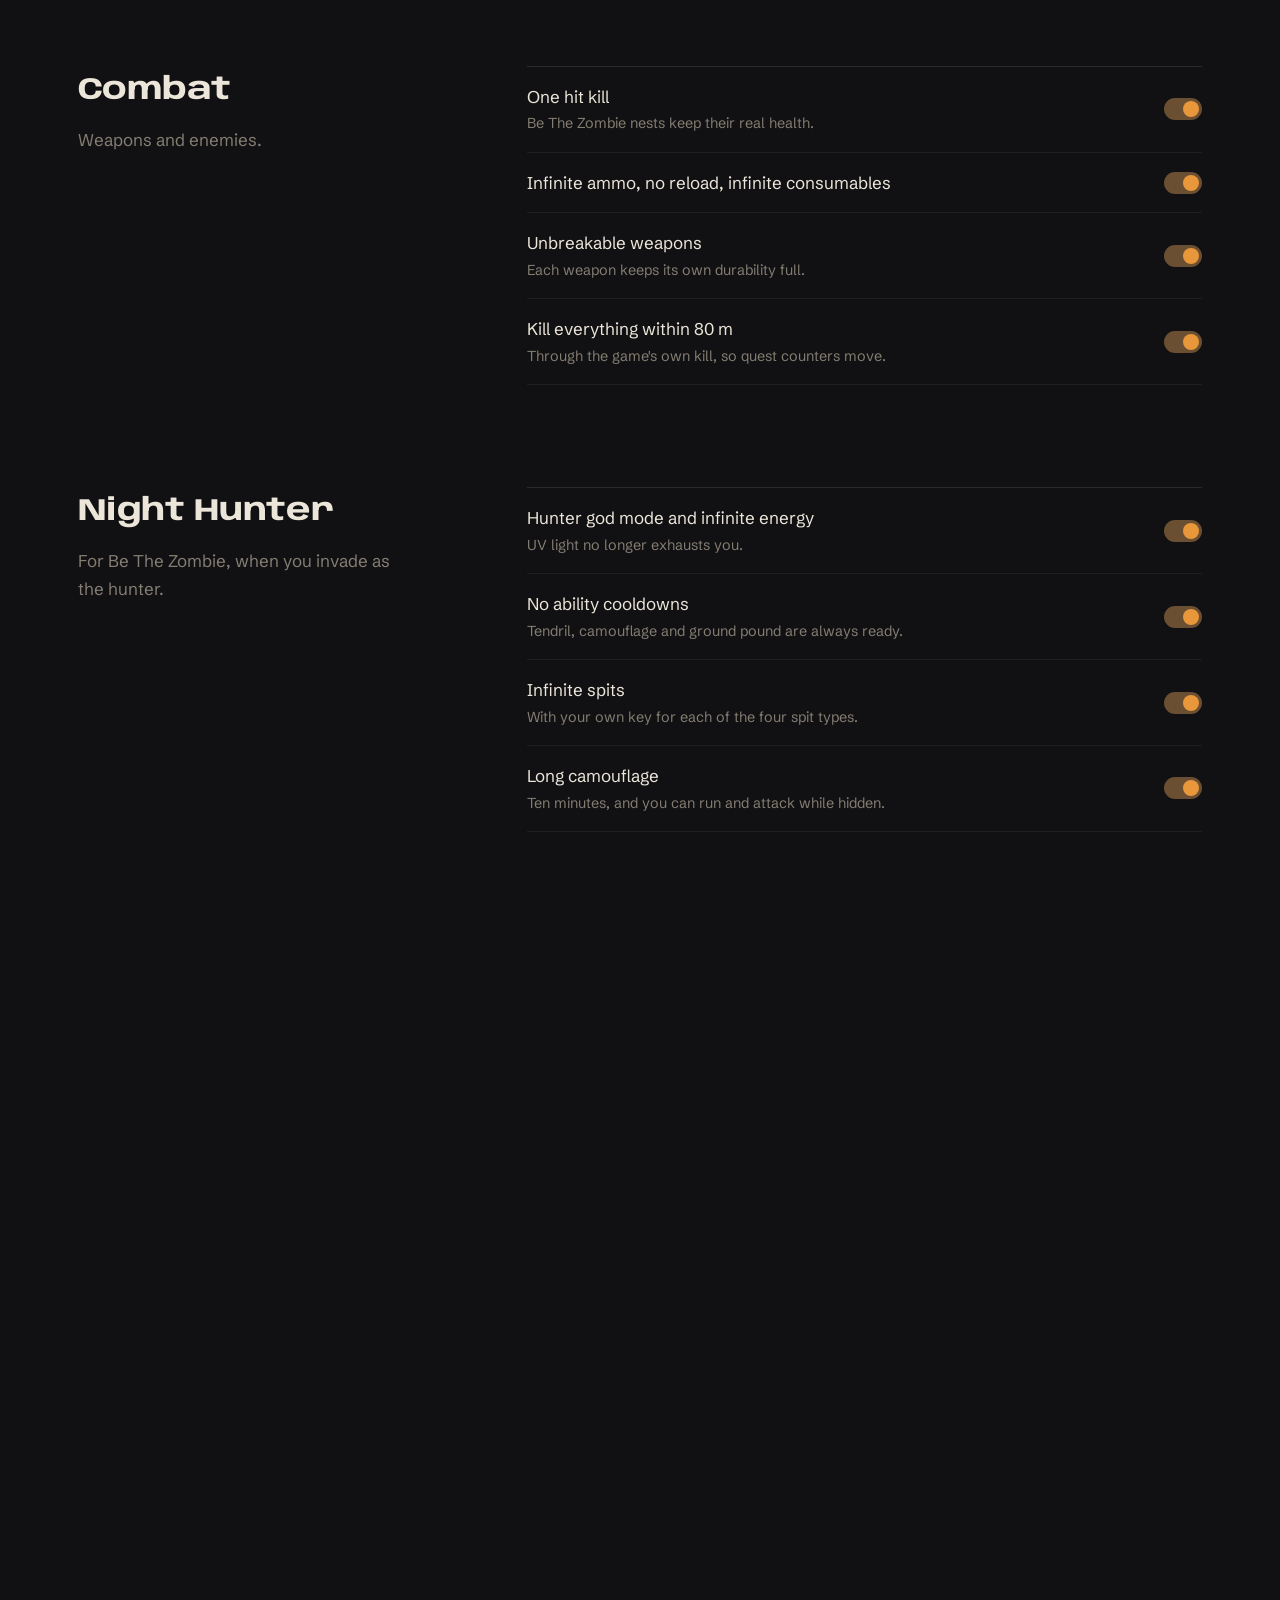
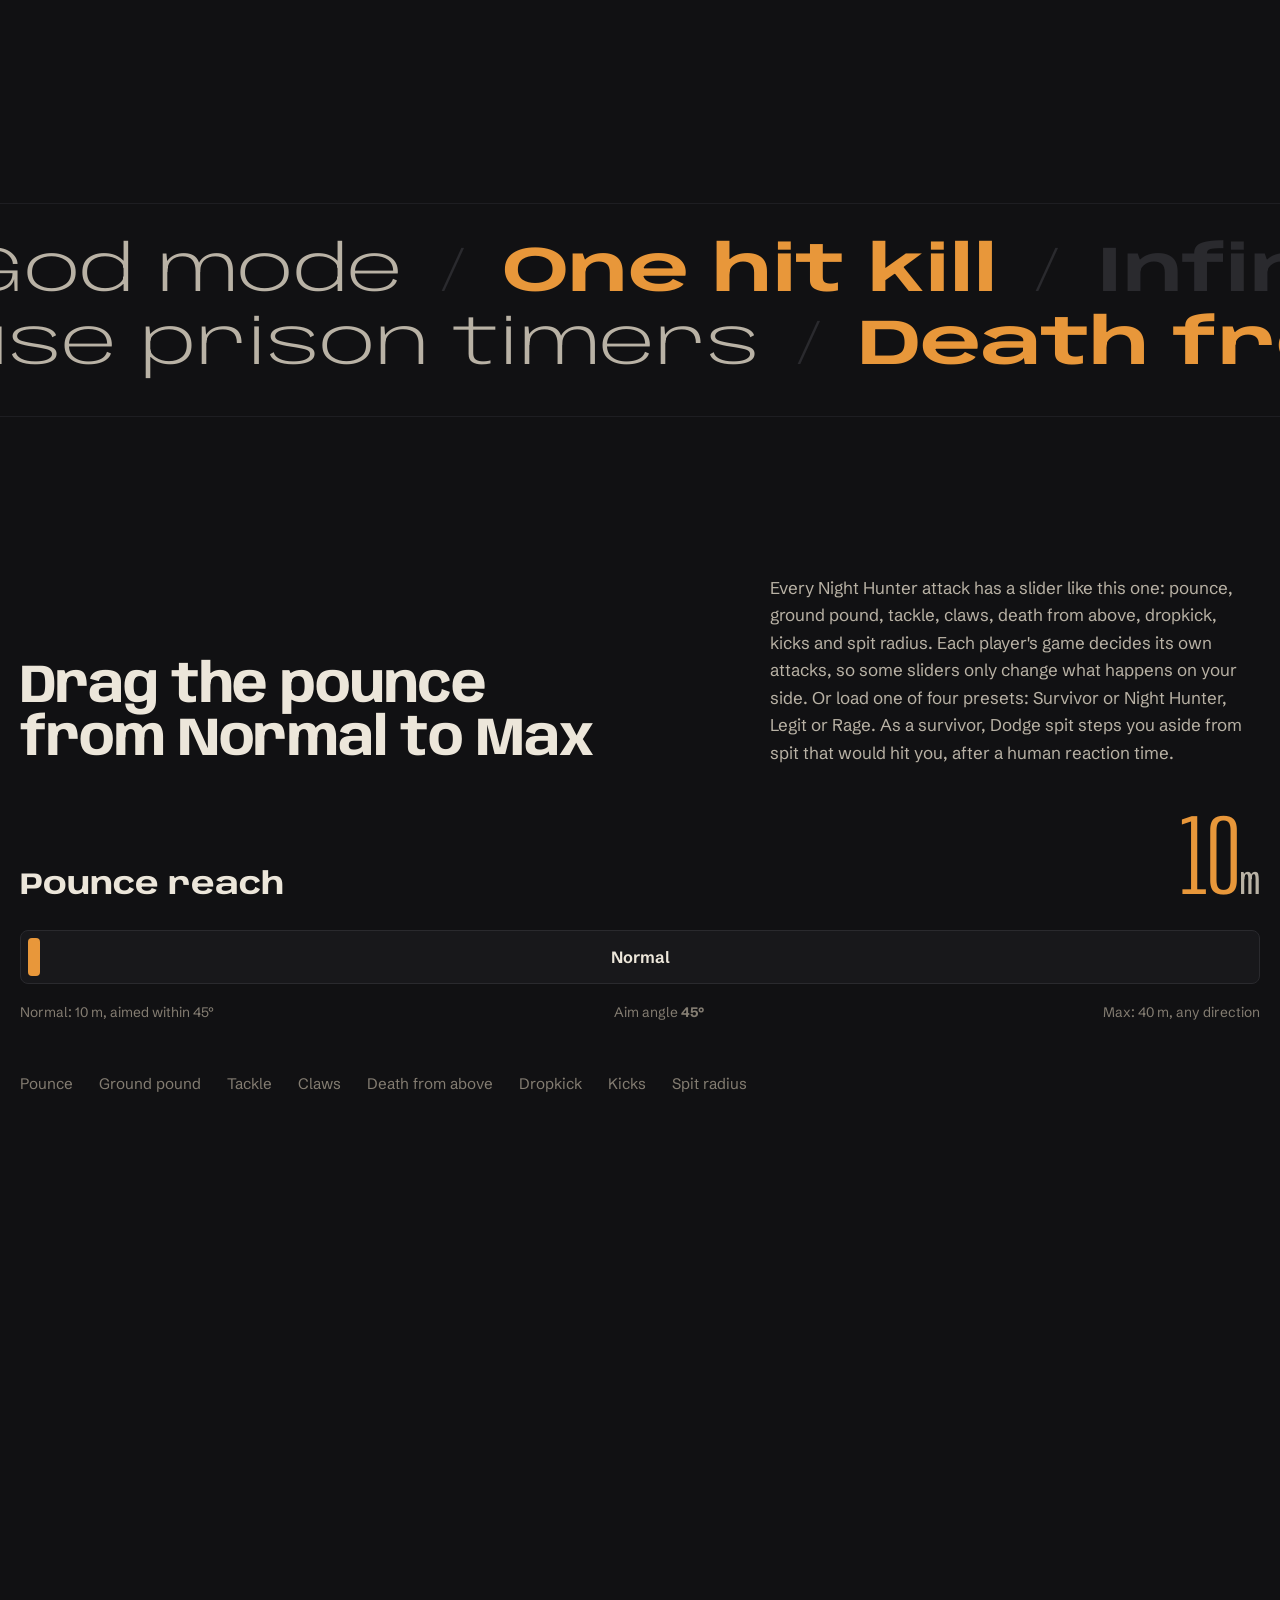
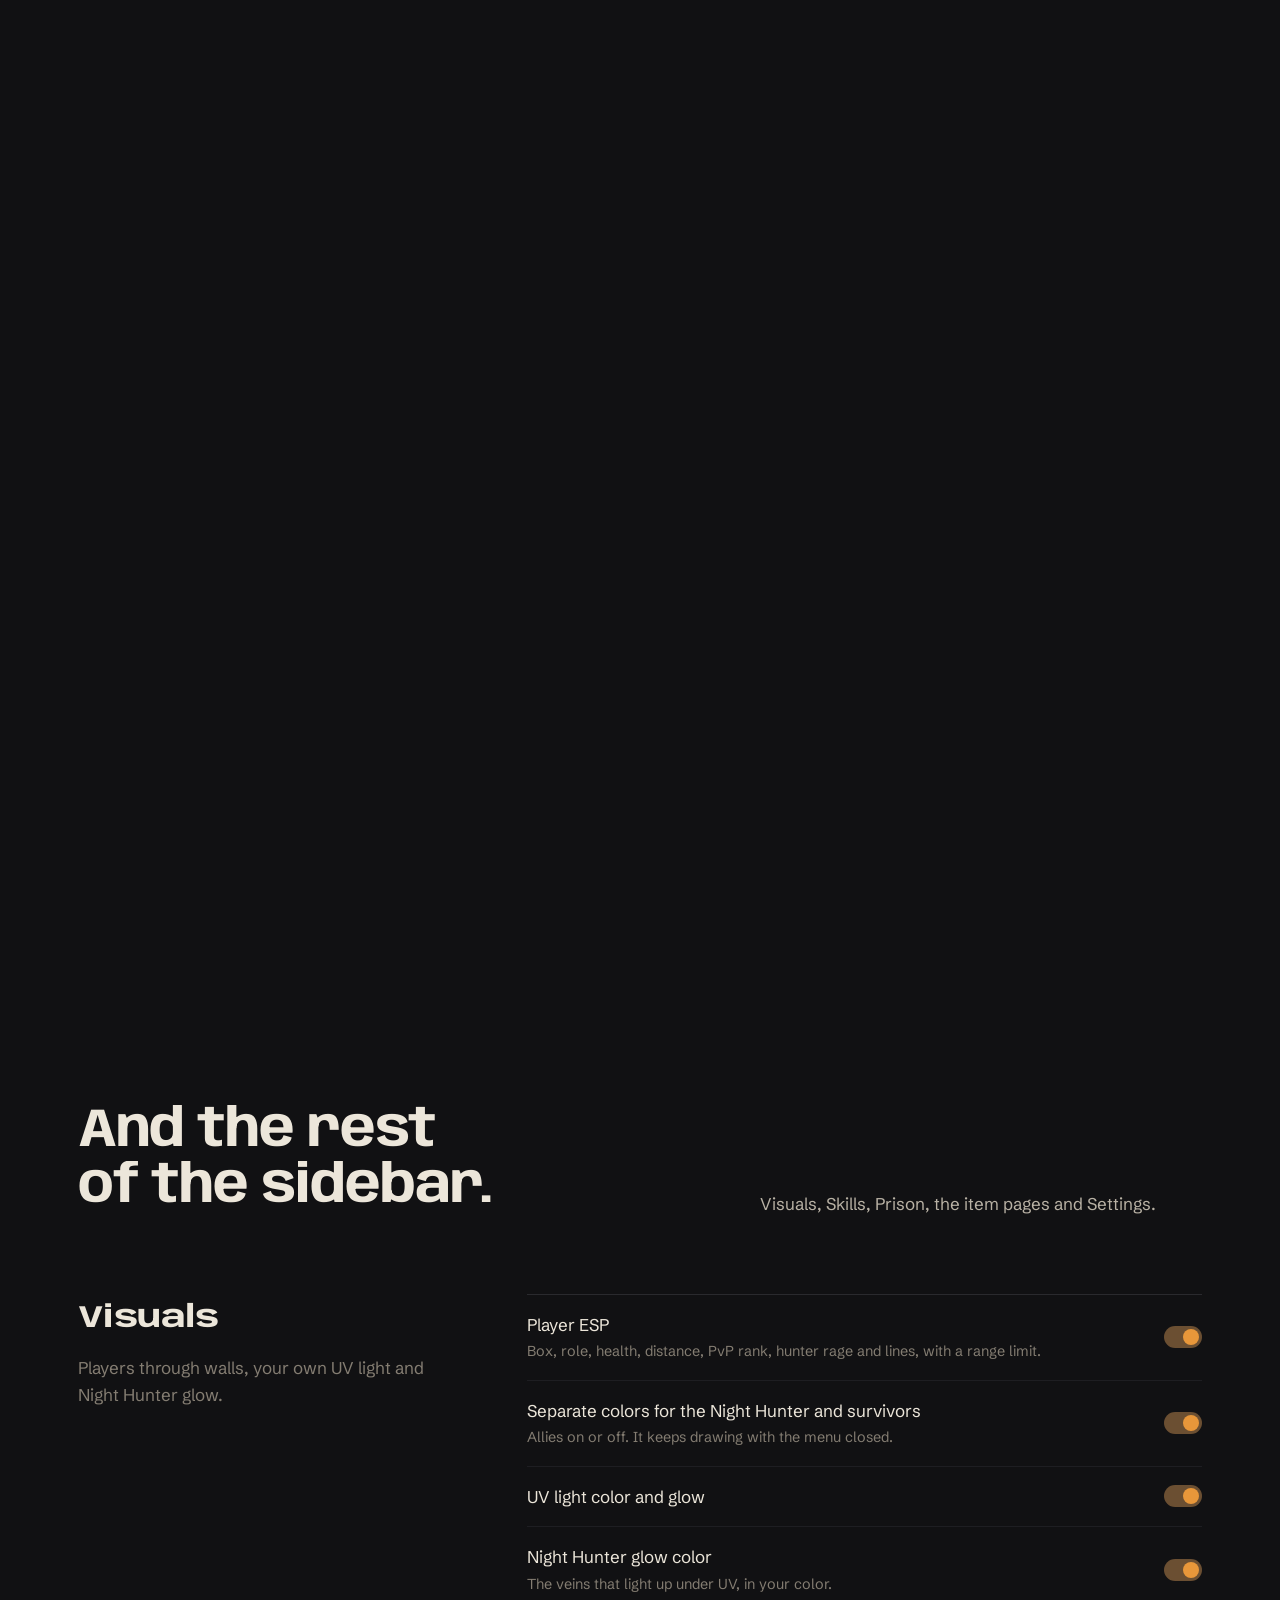
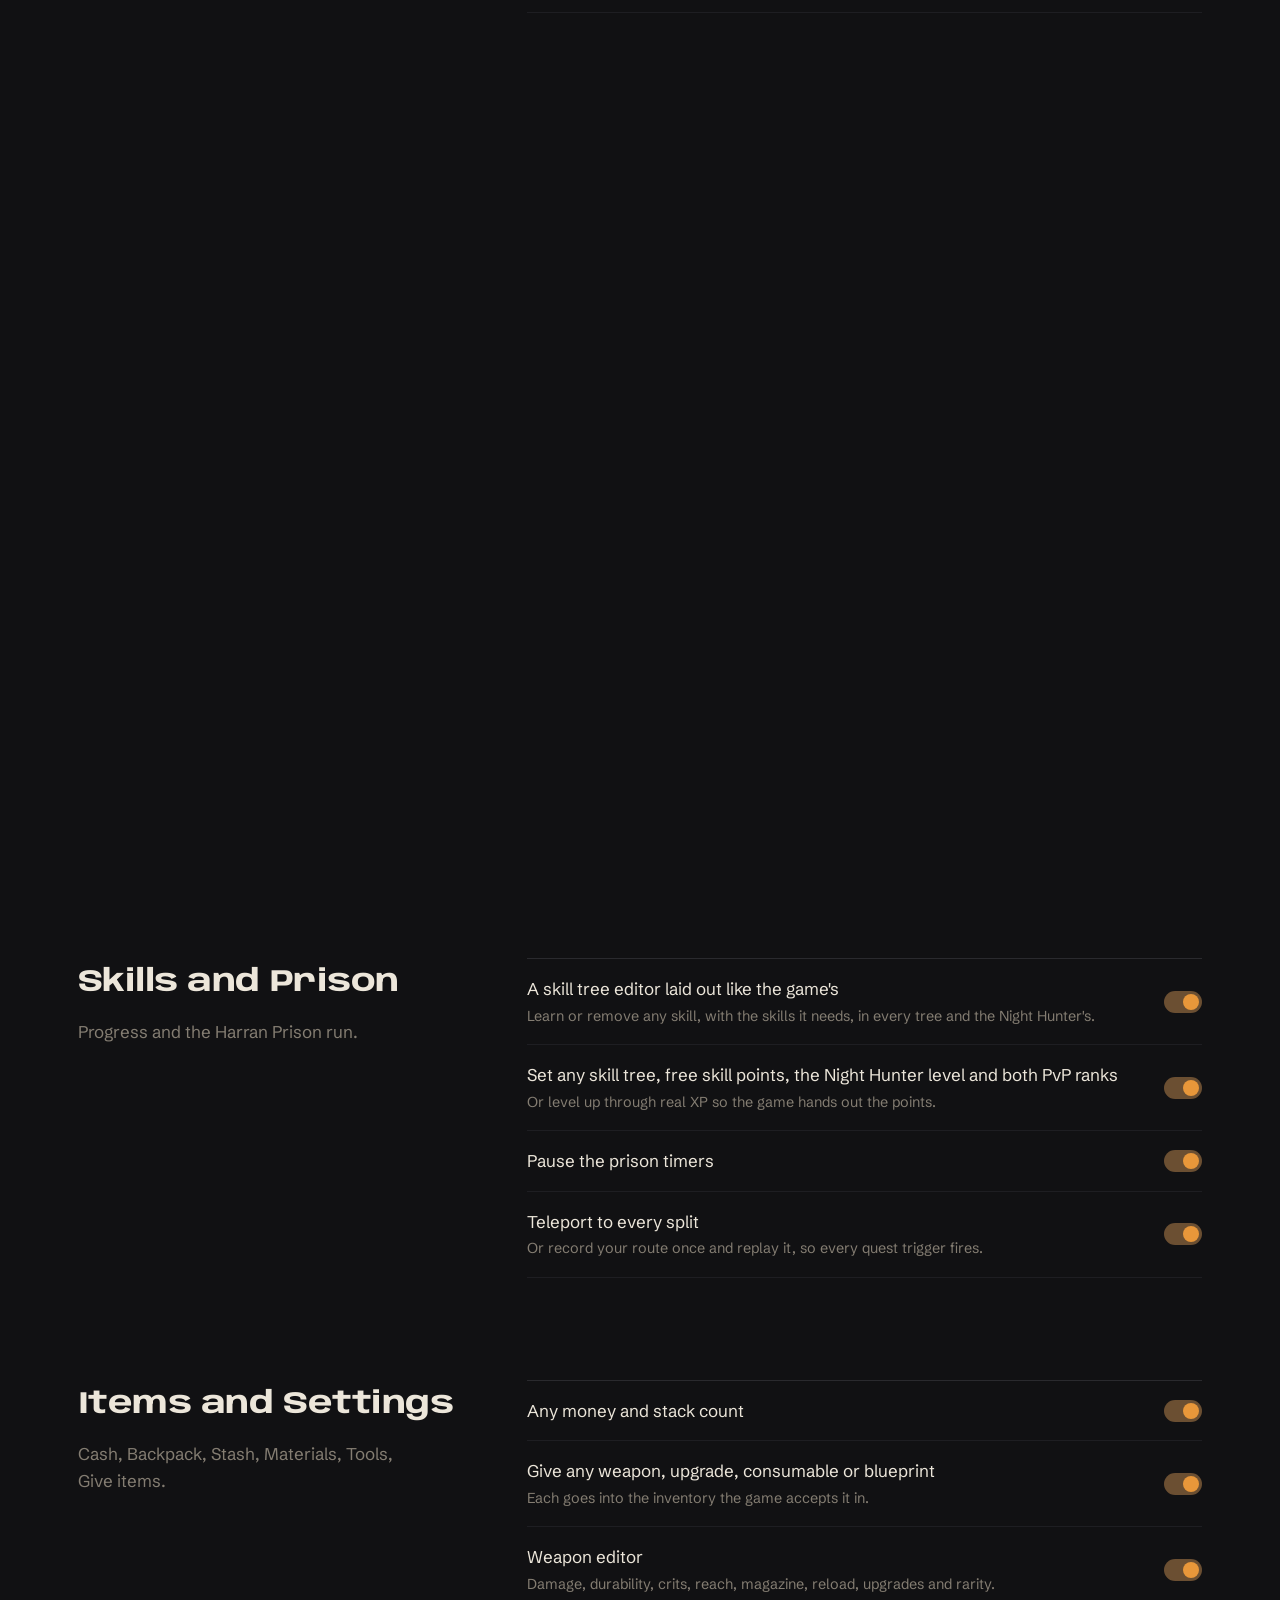
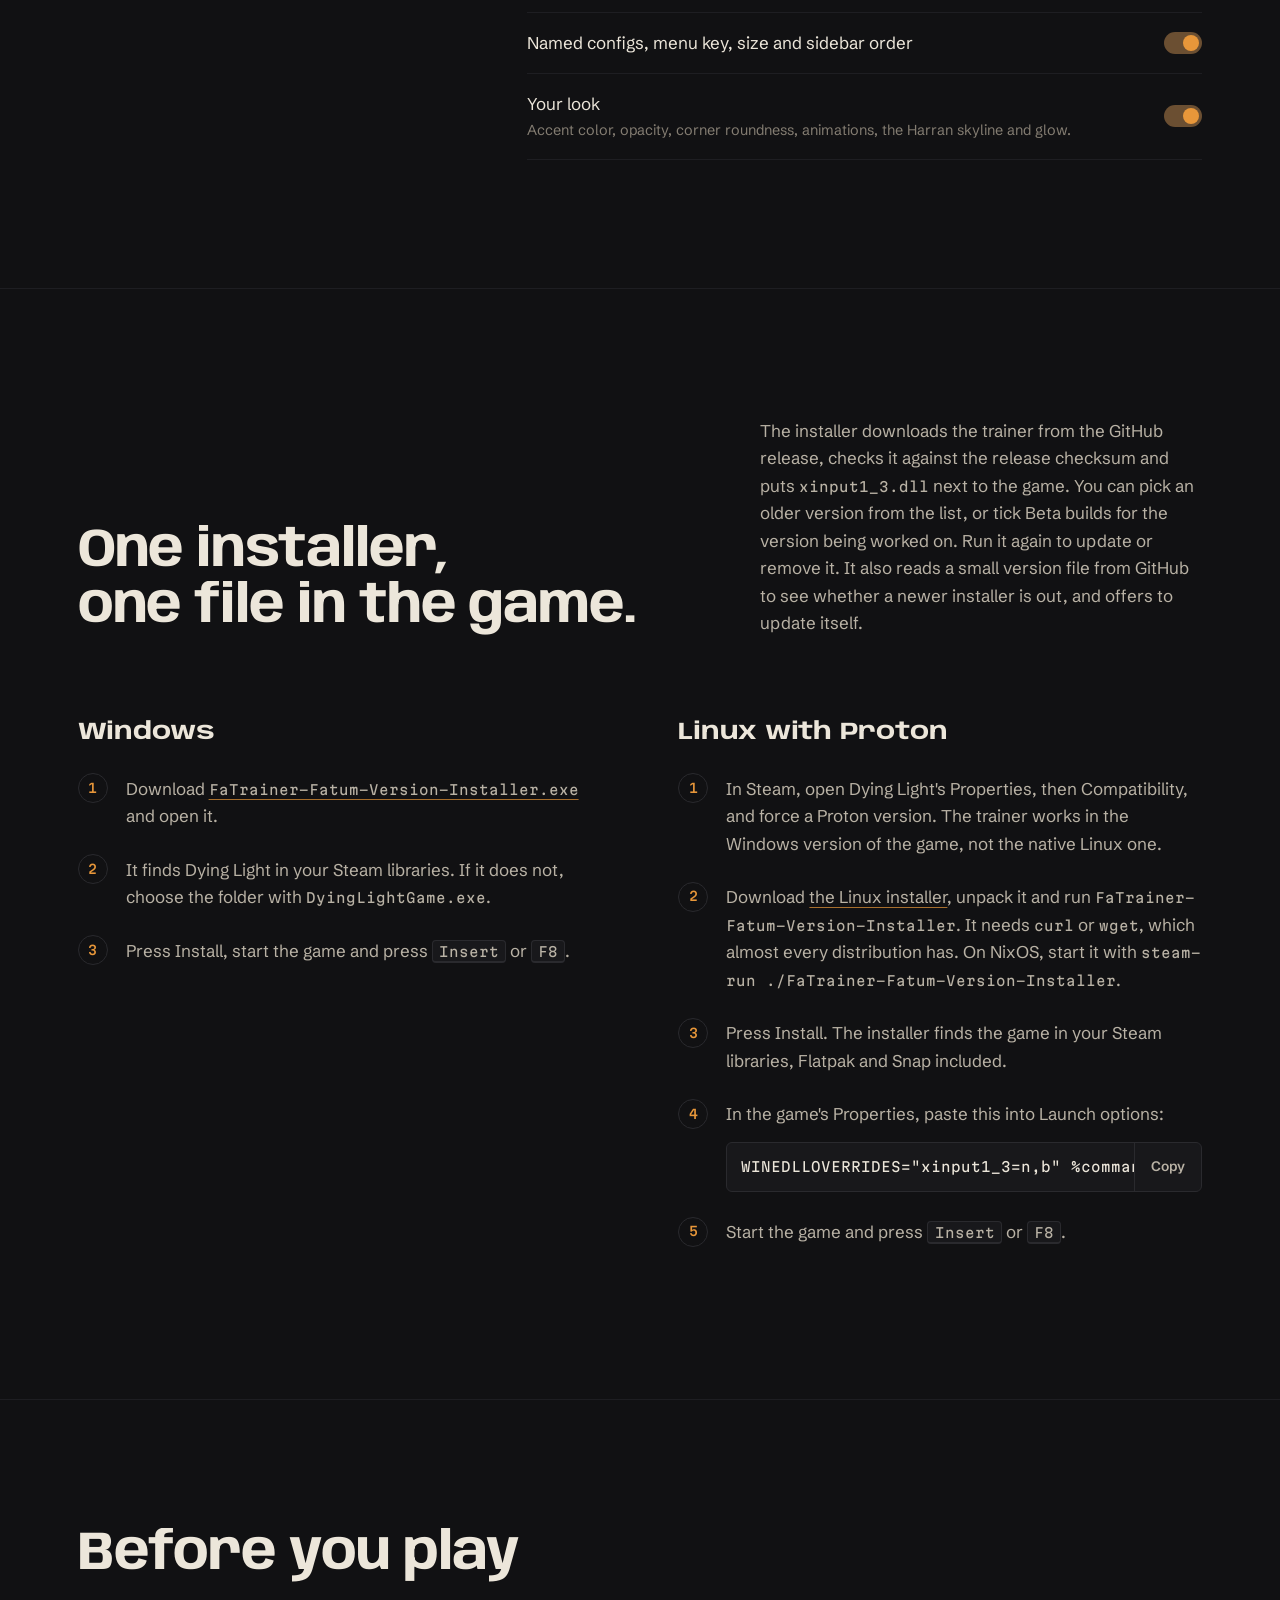
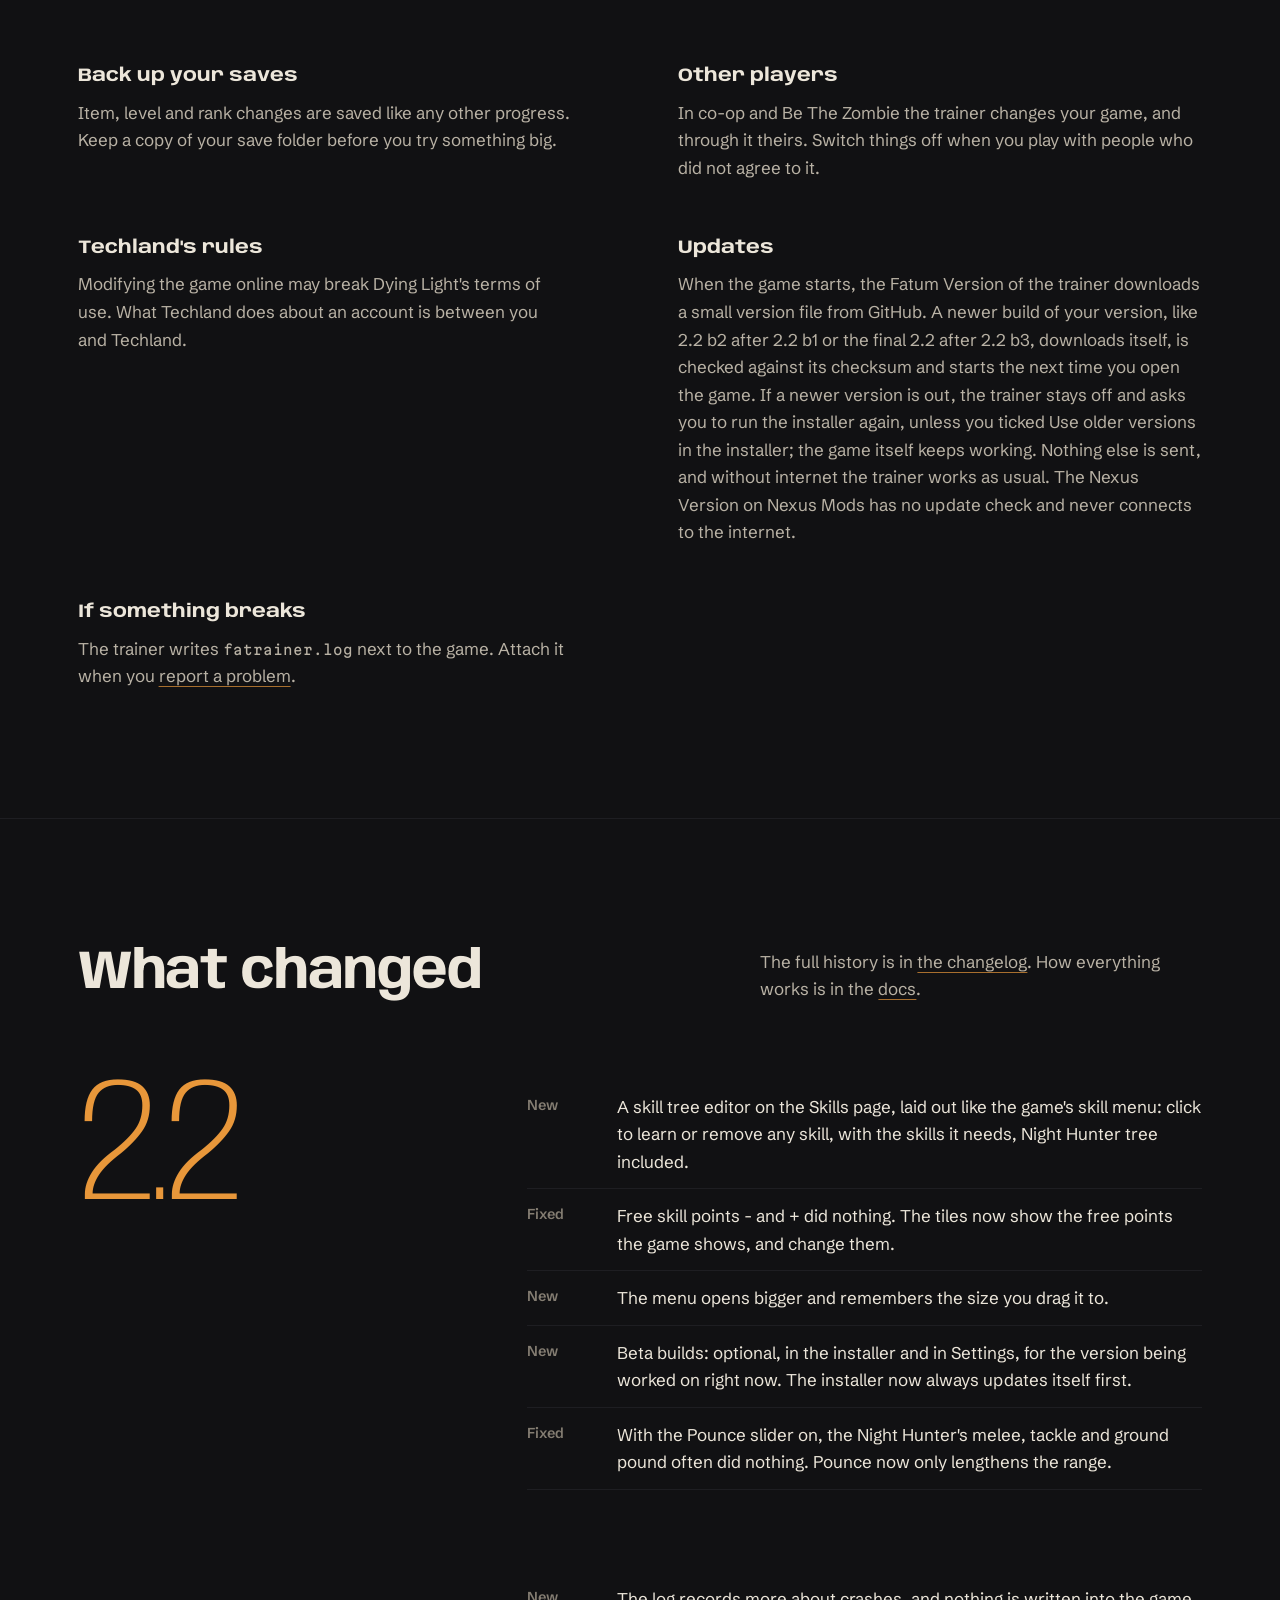
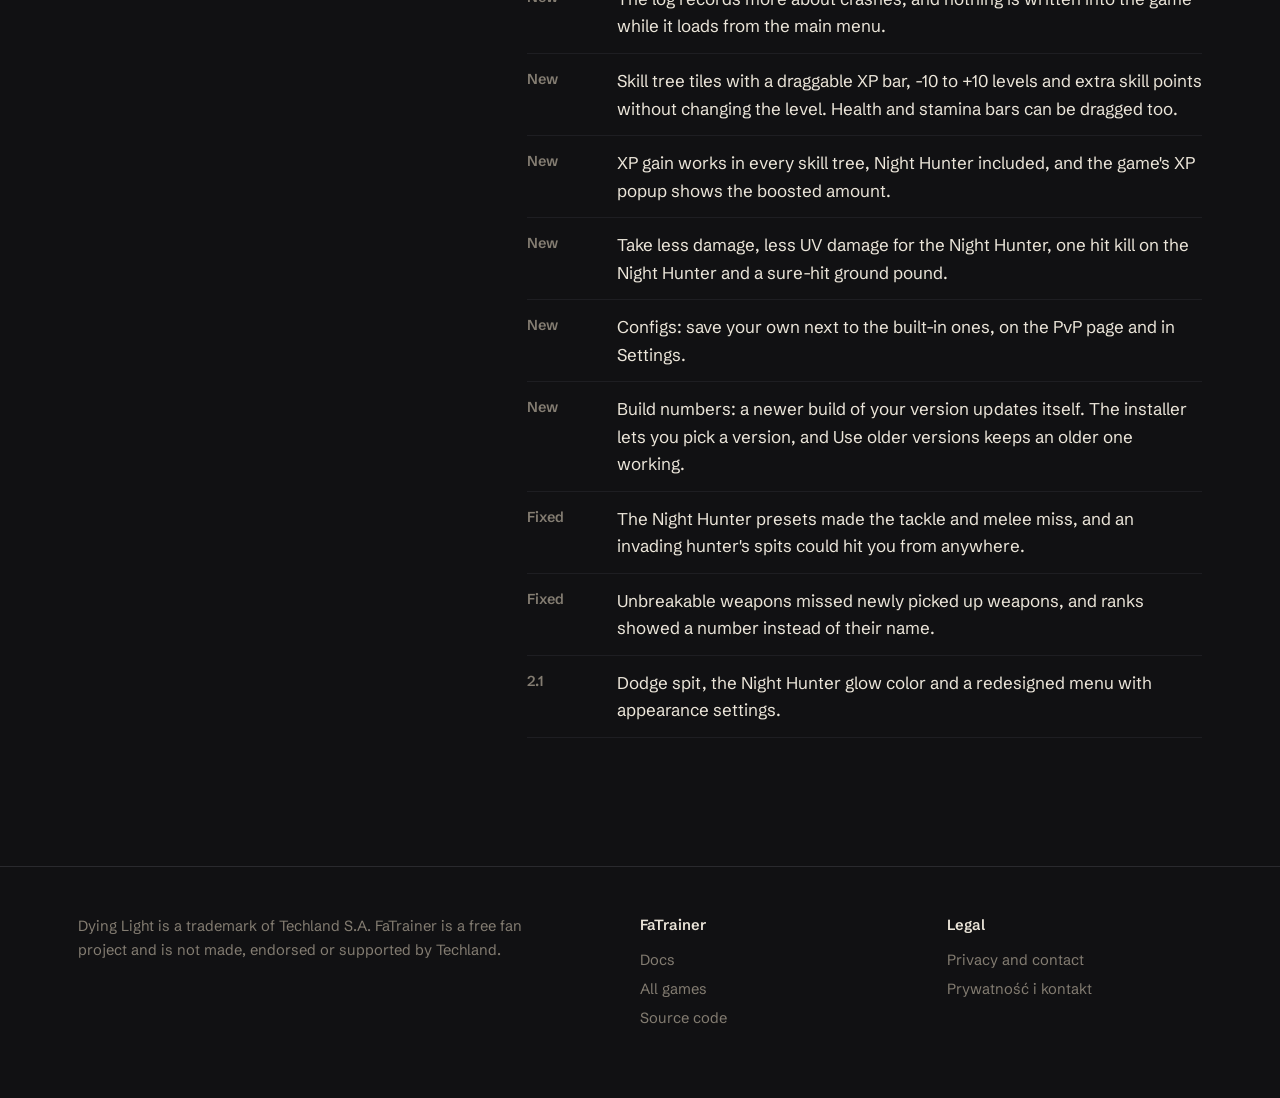
==== commit 5265ba90: "Beta builds replace the local private build: optional beta channel (release tag beta) in the install" ====
--- a/site/dying-light/index.html
+++ b/site/dying-light/index.html
@@ -195,7 +195,7 @@
     <div class="wrap">
       <div class="head">
         <h2 id="install-title" class="rise"><span class="line-mask"><span>One installer,</span></span><span class="line-mask" style="--i: 1"><span>one file in the game.</span></span></h2>
-        <p class="fade">The installer downloads the trainer from the GitHub release, checks it against the release checksum and puts <code>xinput1_3.dll</code> next to the game. You can pick an older version from the list. Run it again to update or remove it. It also reads a small version file from GitHub to see whether a newer installer is out, and offers to update itself.</p>
+        <p class="fade">The installer downloads the trainer from the GitHub release, checks it against the release checksum and puts <code>xinput1_3.dll</code> next to the game. You can pick an older version from the list, or tick Beta builds for the version being worked on. Run it again to update or remove it. It also reads a small version file from GitHub to see whether a newer installer is out, and offers to update itself.</p>
       </div>
       <div class="steps">
         <div class="fade">
@@ -250,6 +250,7 @@
           <li class="fade"><b>New</b><span>A skill tree editor on the Skills page, laid out like the game's skill menu: click to learn or remove any skill, with the skills it needs, Night Hunter tree included.</span></li>
           <li class="fade"><b>Fixed</b><span>Free skill points - and + did nothing. The tiles now show the free points the game shows, and change them.</span></li>
           <li class="fade"><b>New</b><span>The menu opens bigger and remembers the size you drag it to.</span></li>
+          <li class="fade"><b>New</b><span>Beta builds: optional, in the installer and in Settings, for the version being worked on right now. The installer now always updates itself first.</span></li>
           <li class="fade"><b>Fixed</b><span>With the Pounce slider on, the Night Hunter's melee, tackle and ground pound often did nothing. Pounce now only lengthens the range.</span></li>
           <li class="fade"><b>Fixed</b><span>Survivor sliders changed the Night Hunter's attacks and the other way round. Each side's sliders now only work while you play that side.</span></li>
           <li class="fade"><b>New</b><span>The log records more about crashes, and nothing is written into the game while it loads from the main menu.</span></li>
